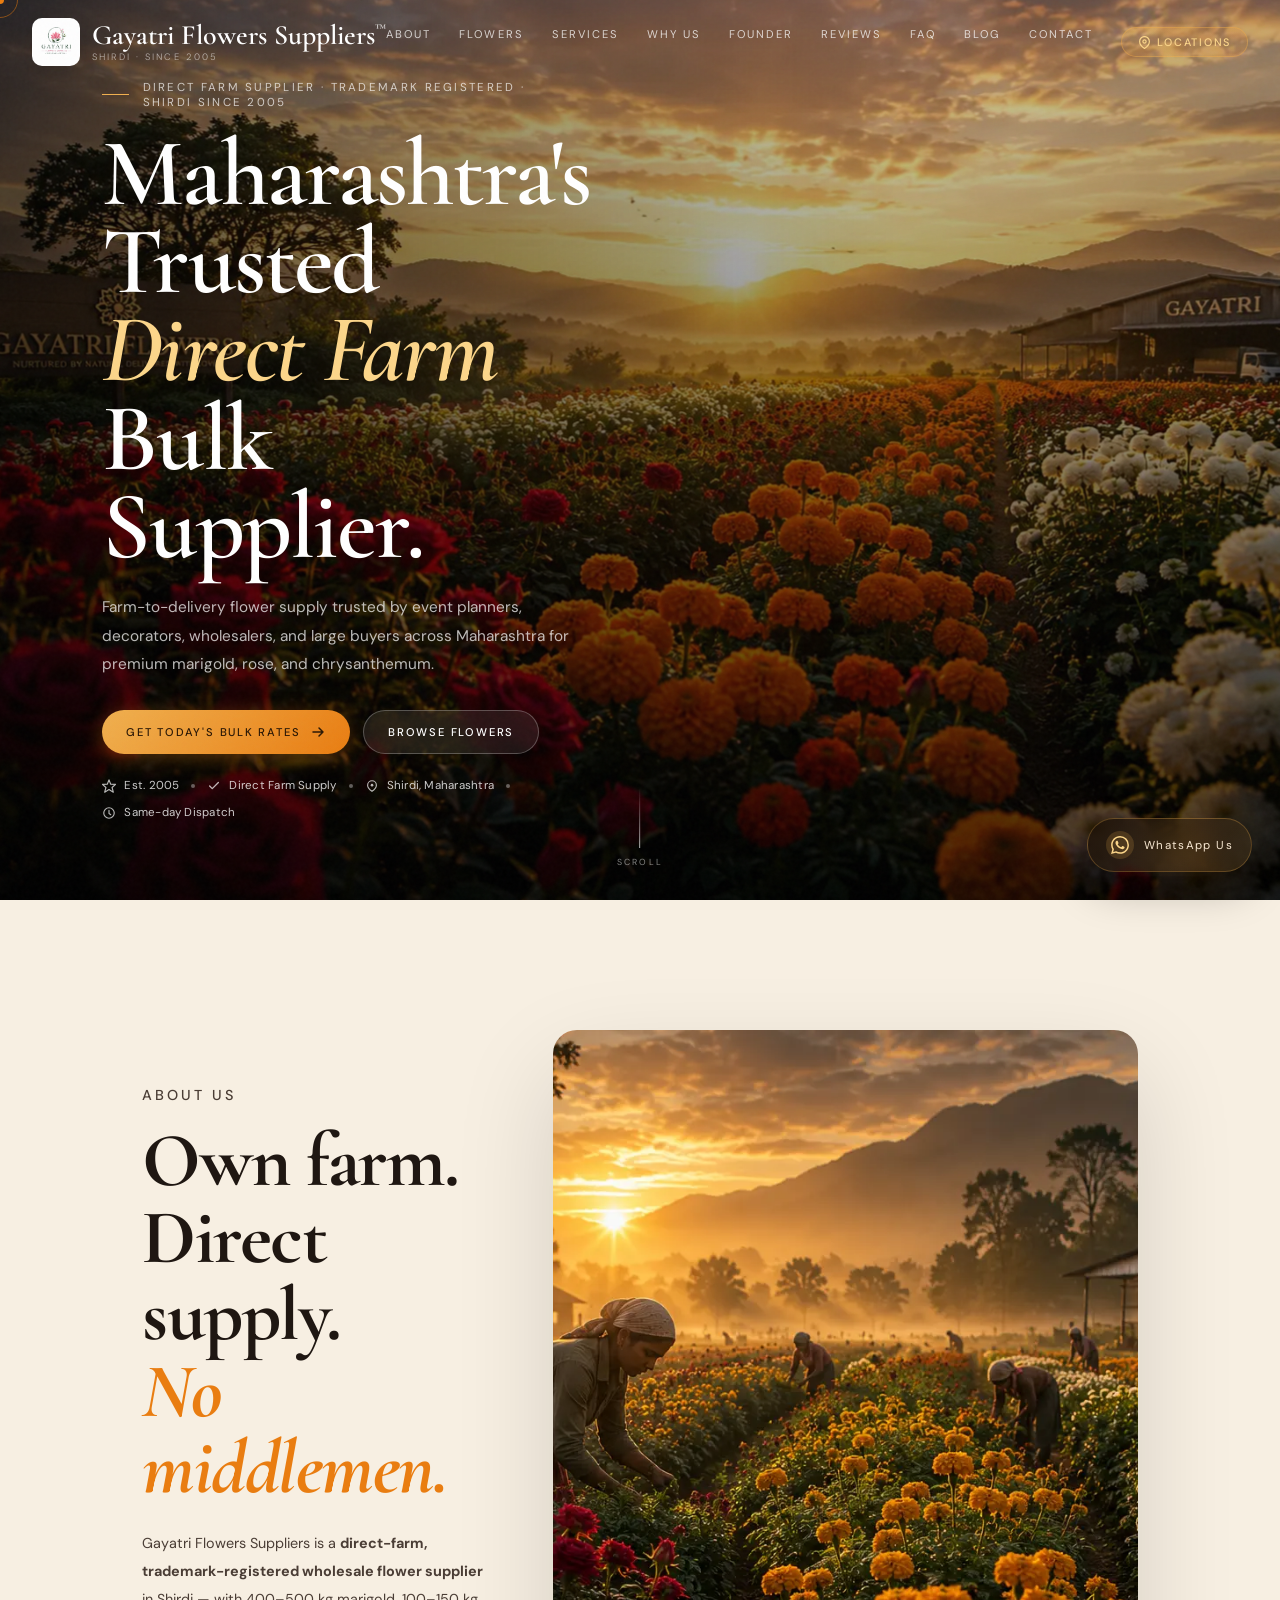
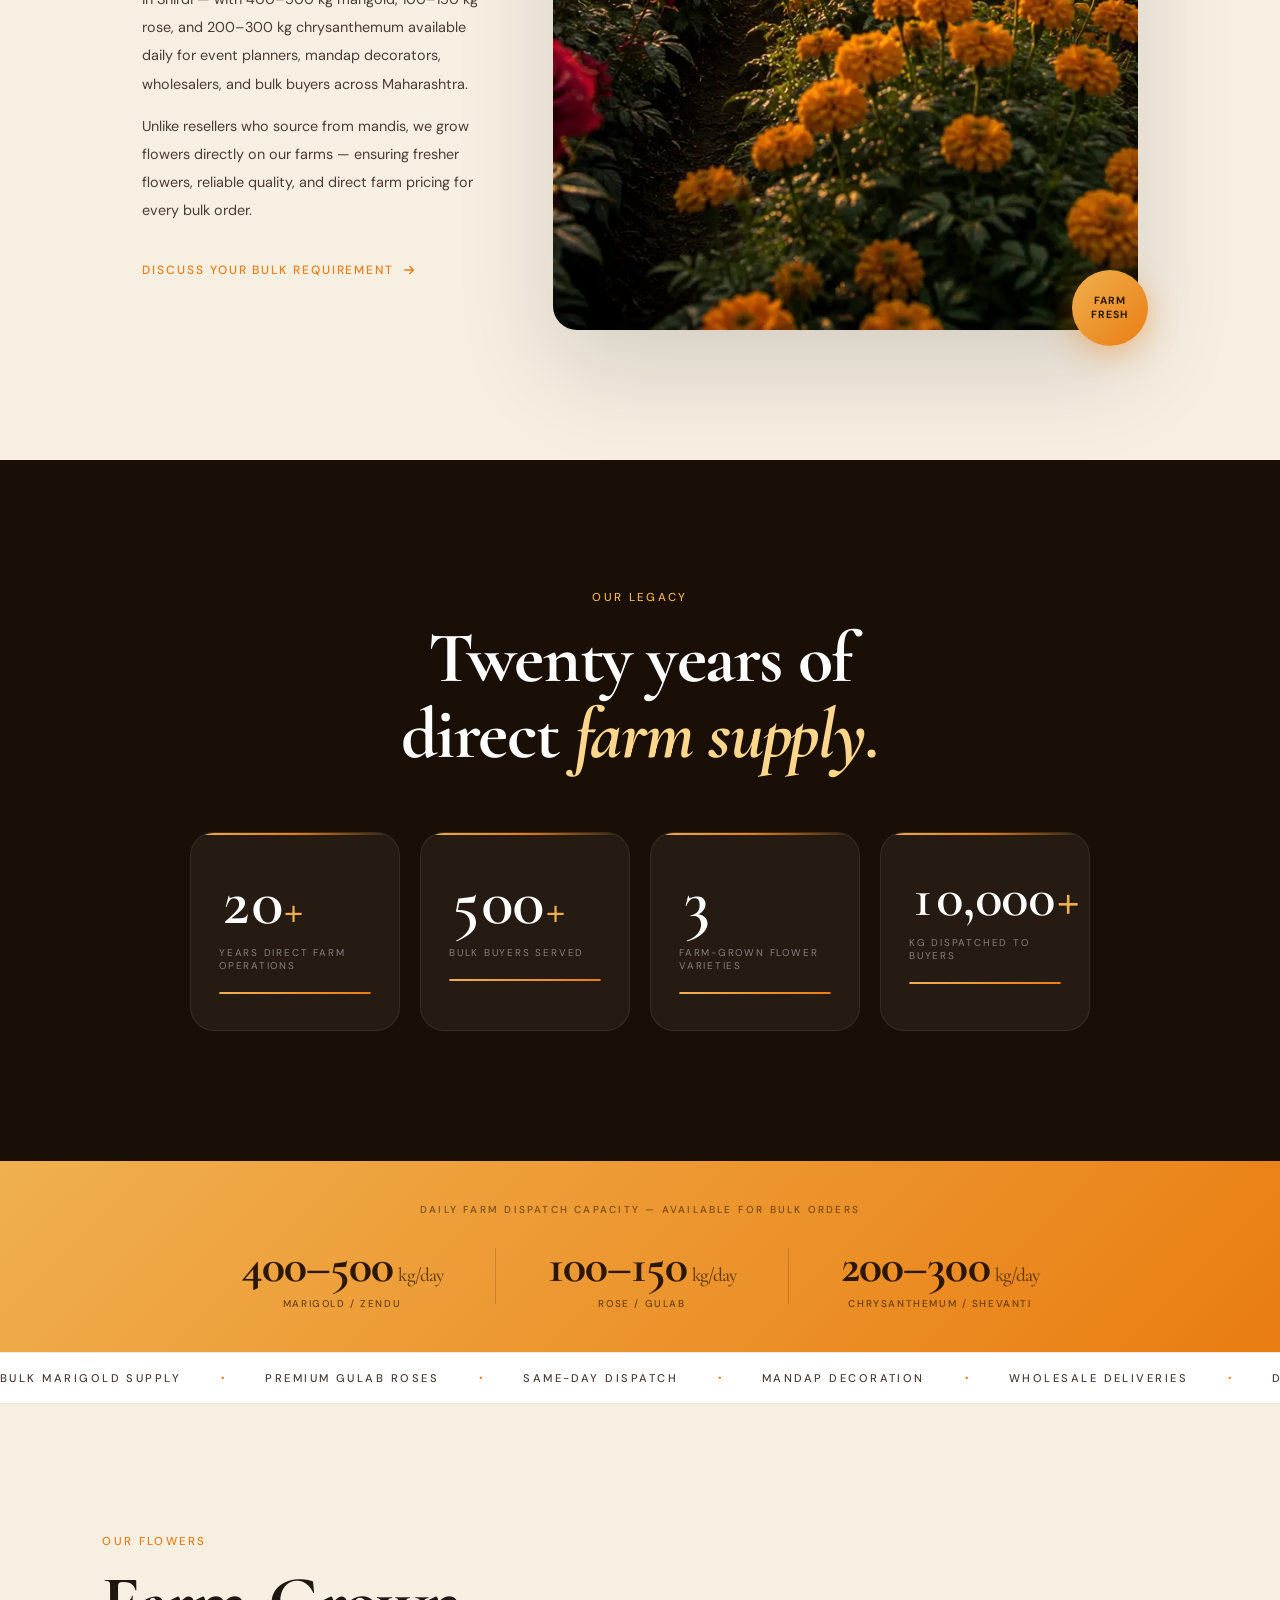
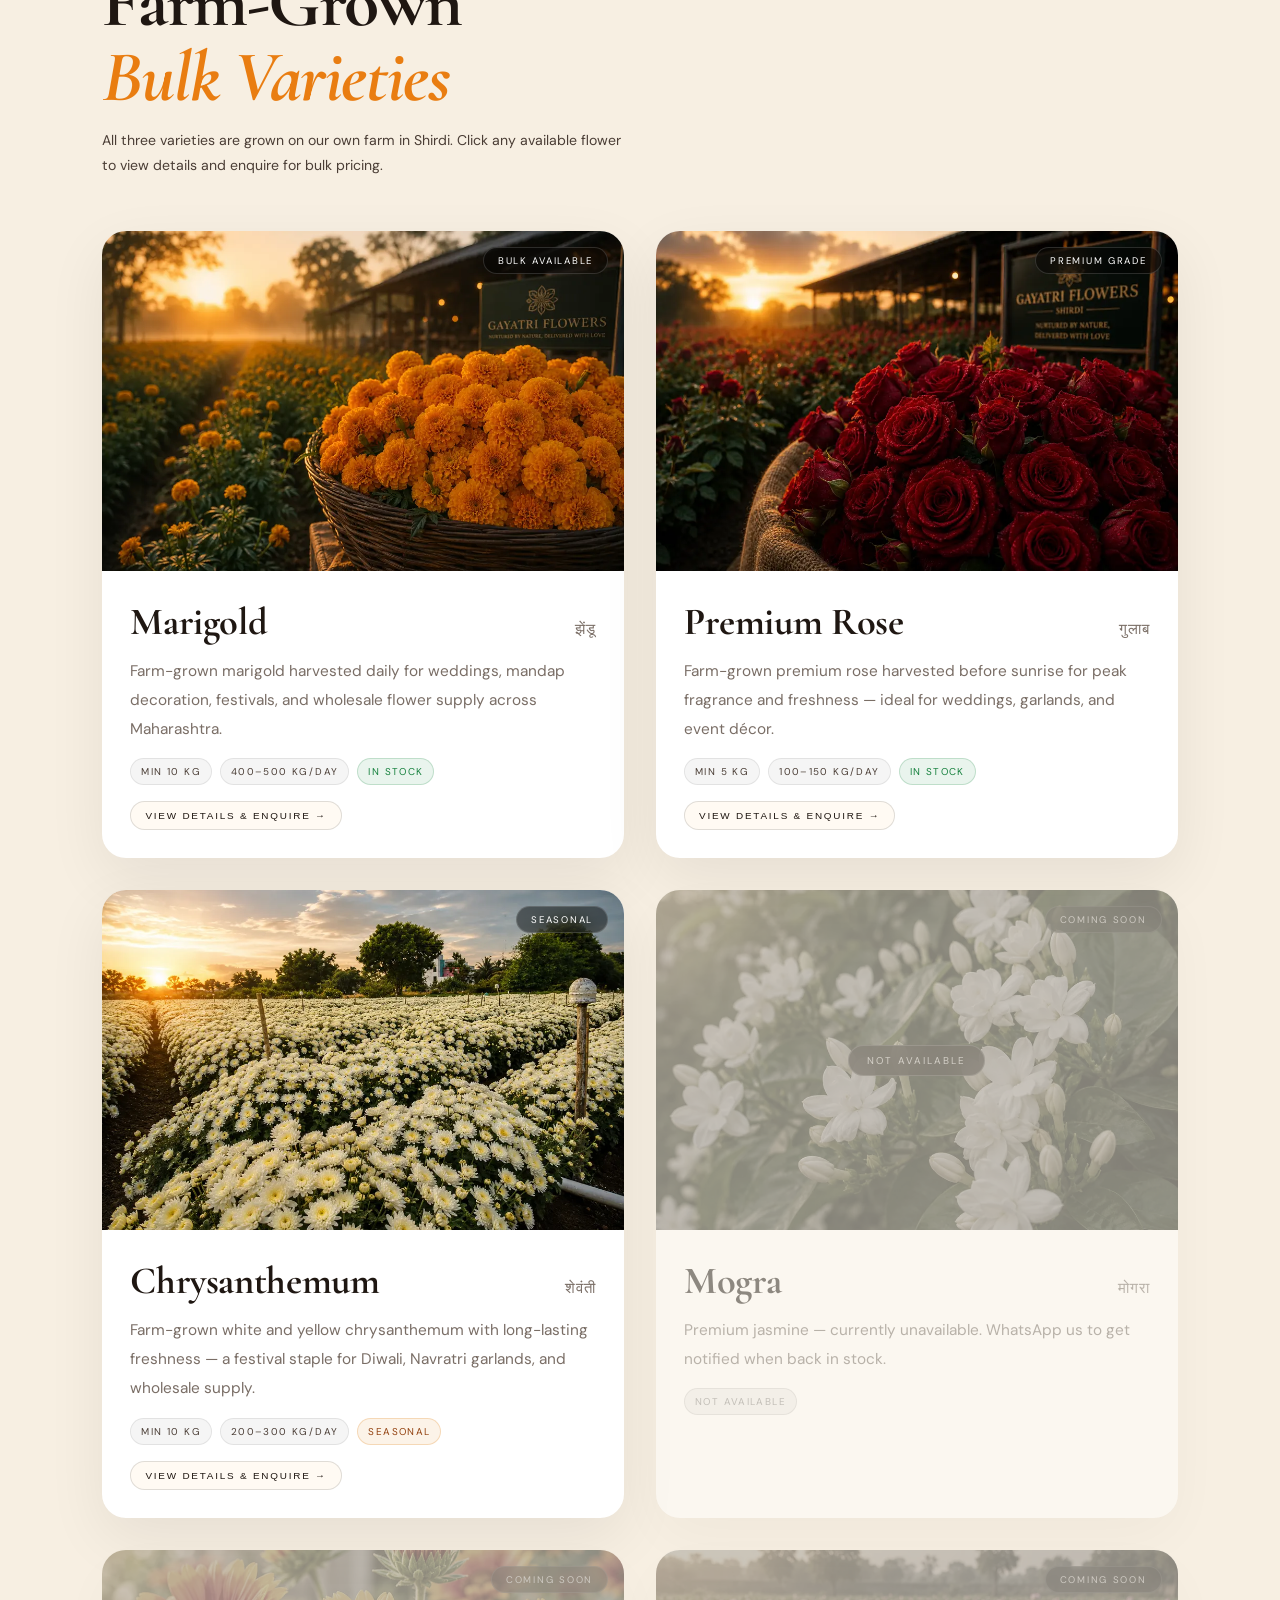
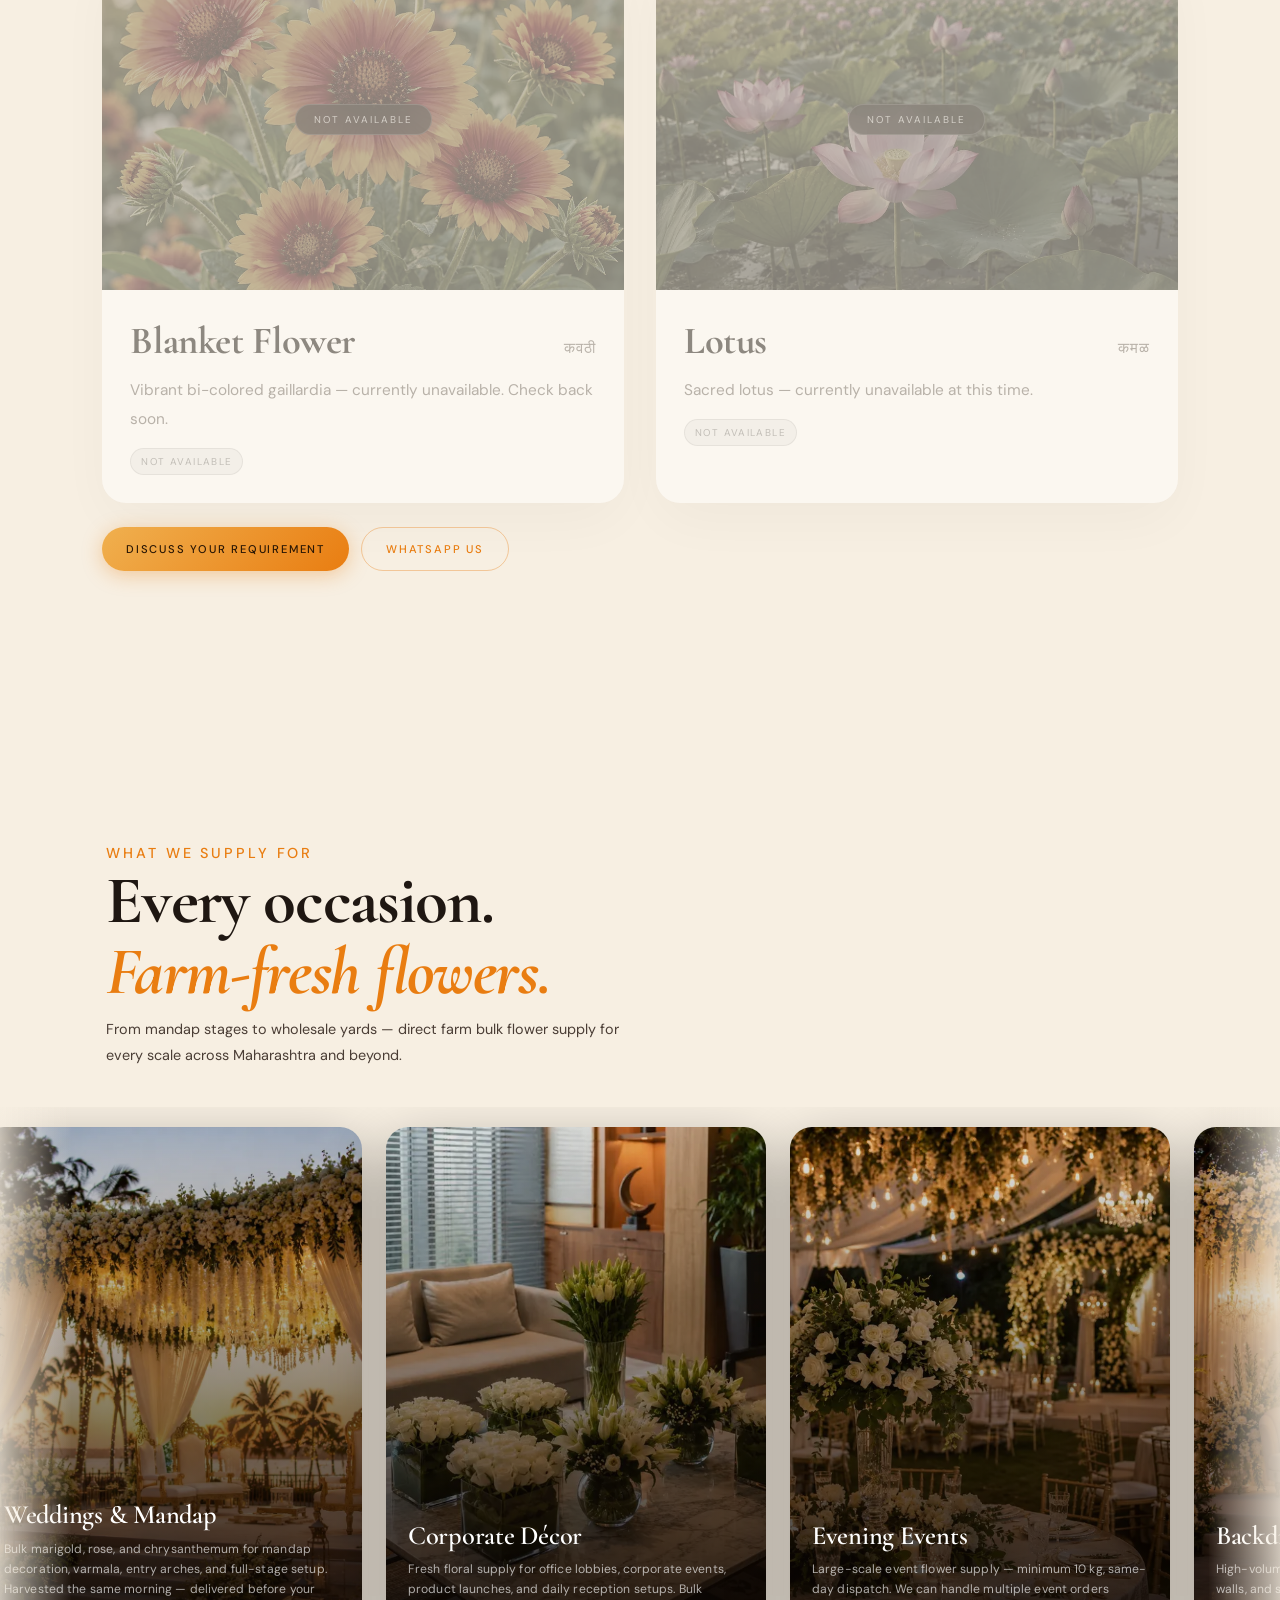
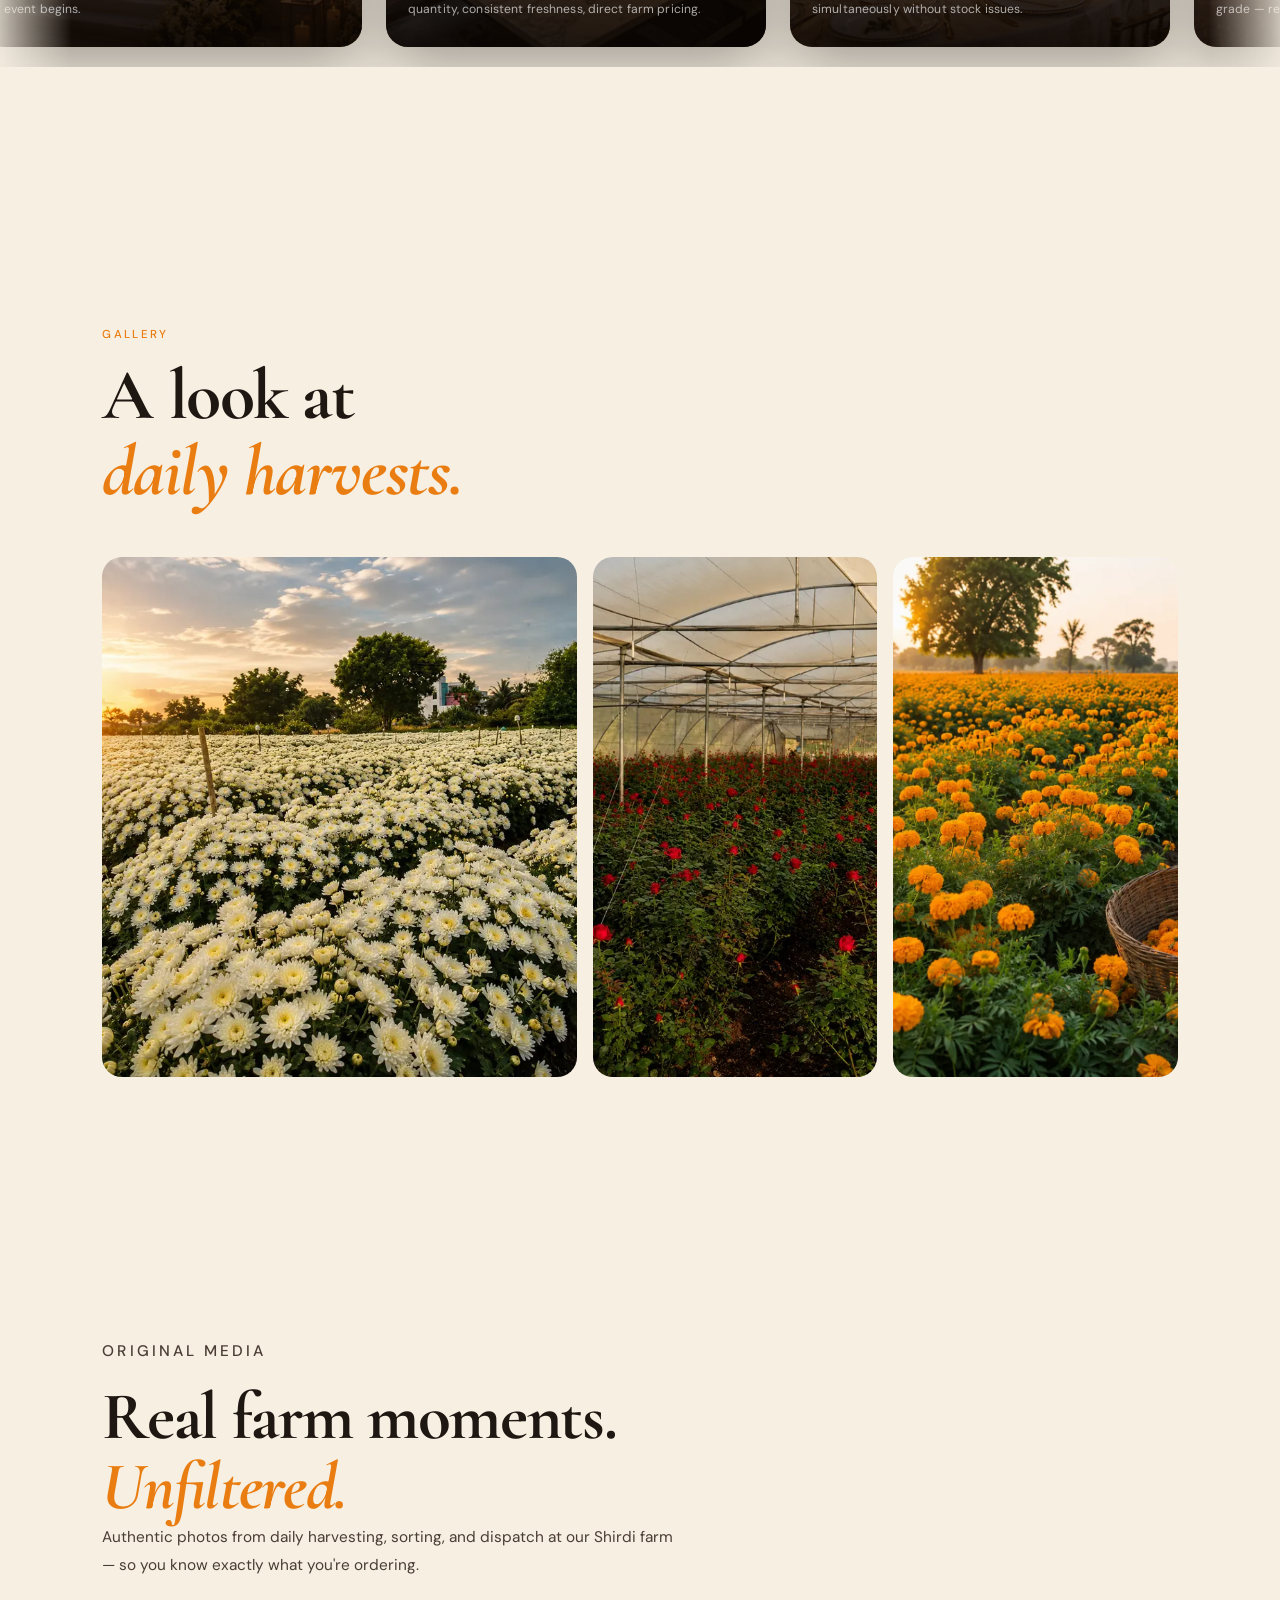
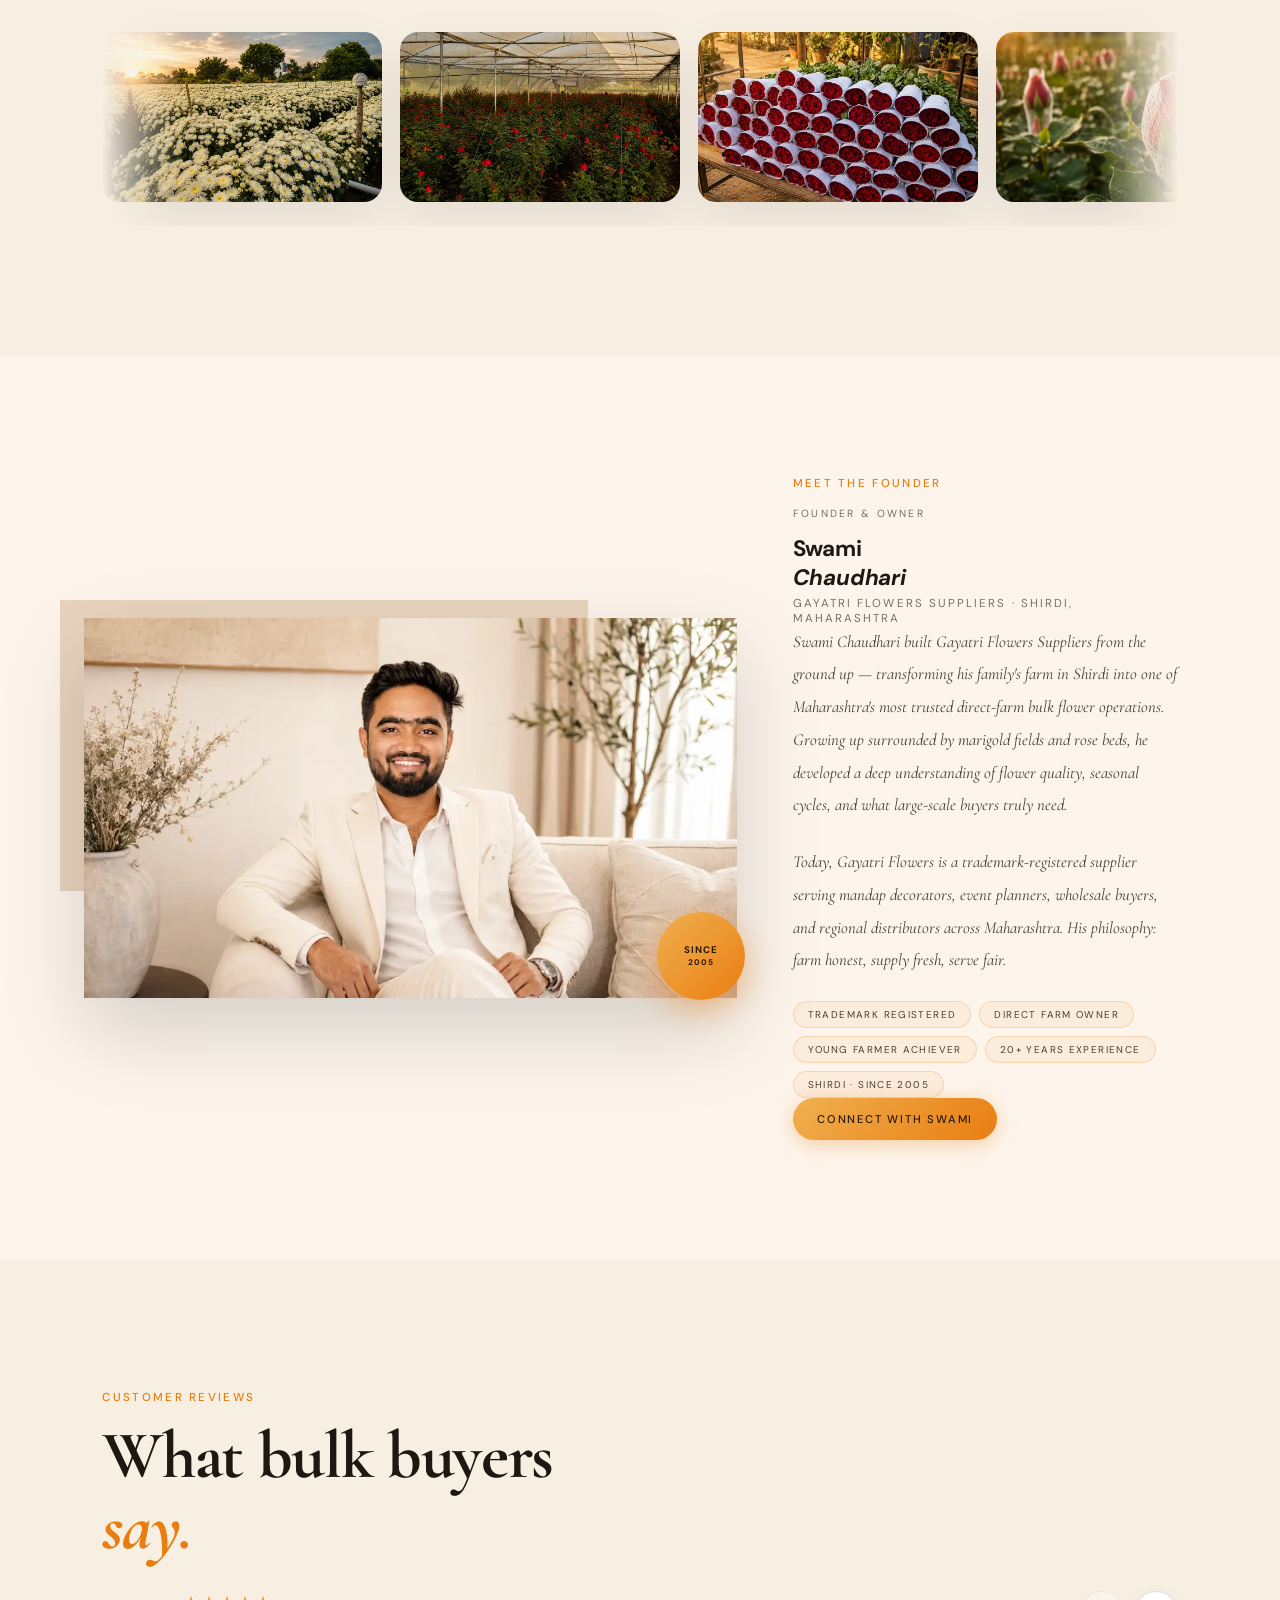
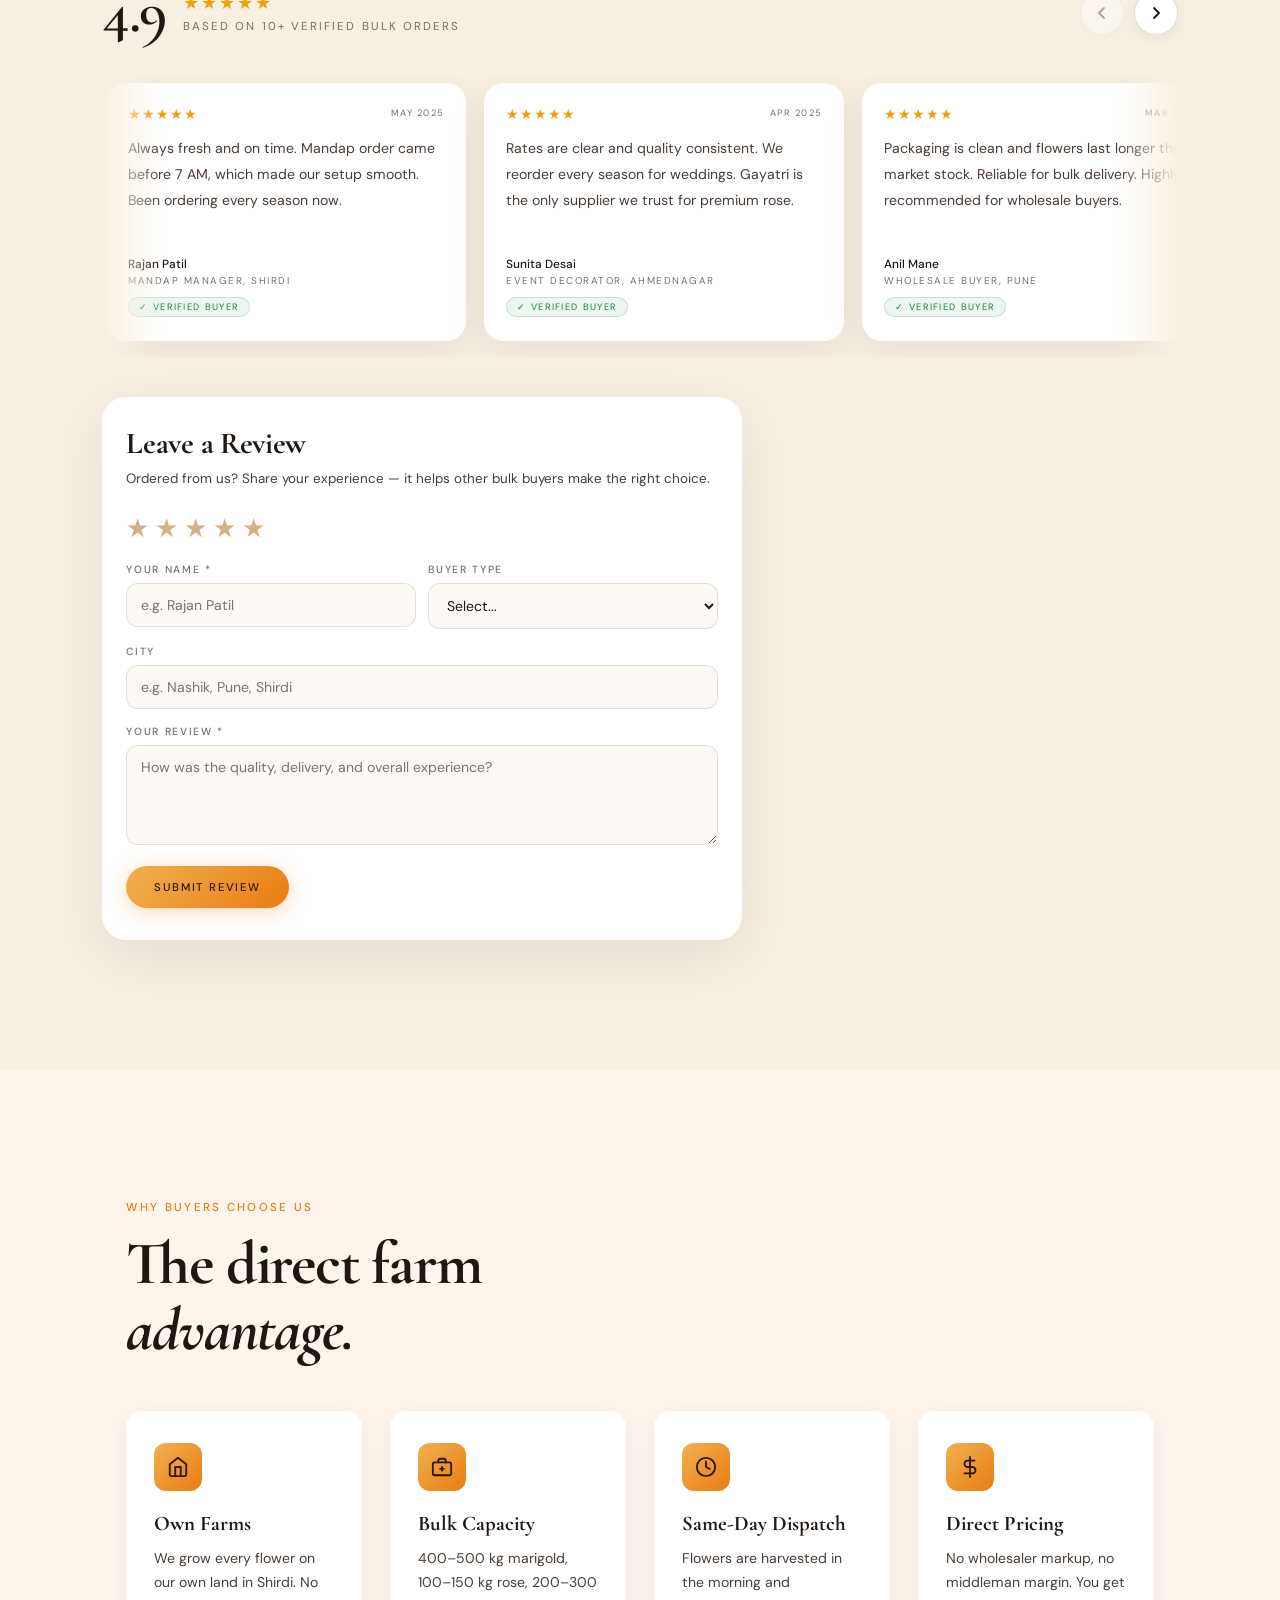
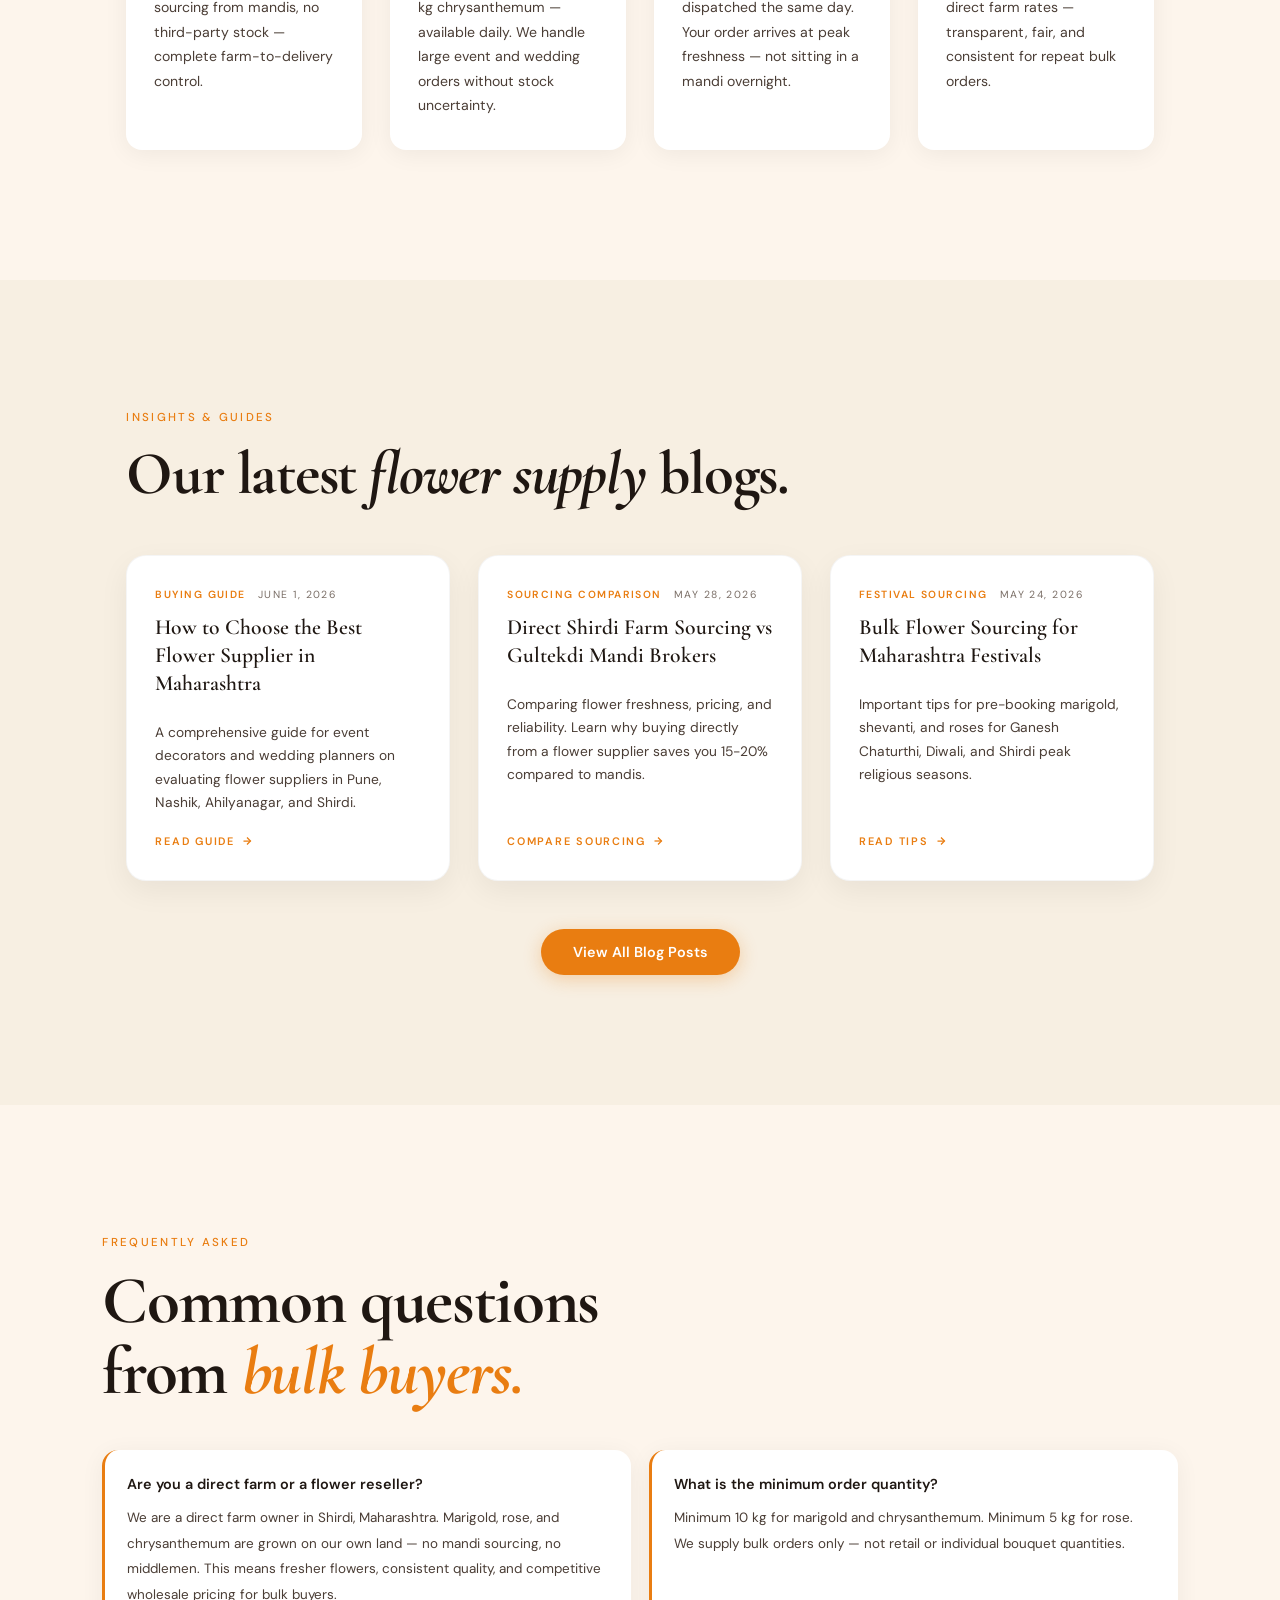
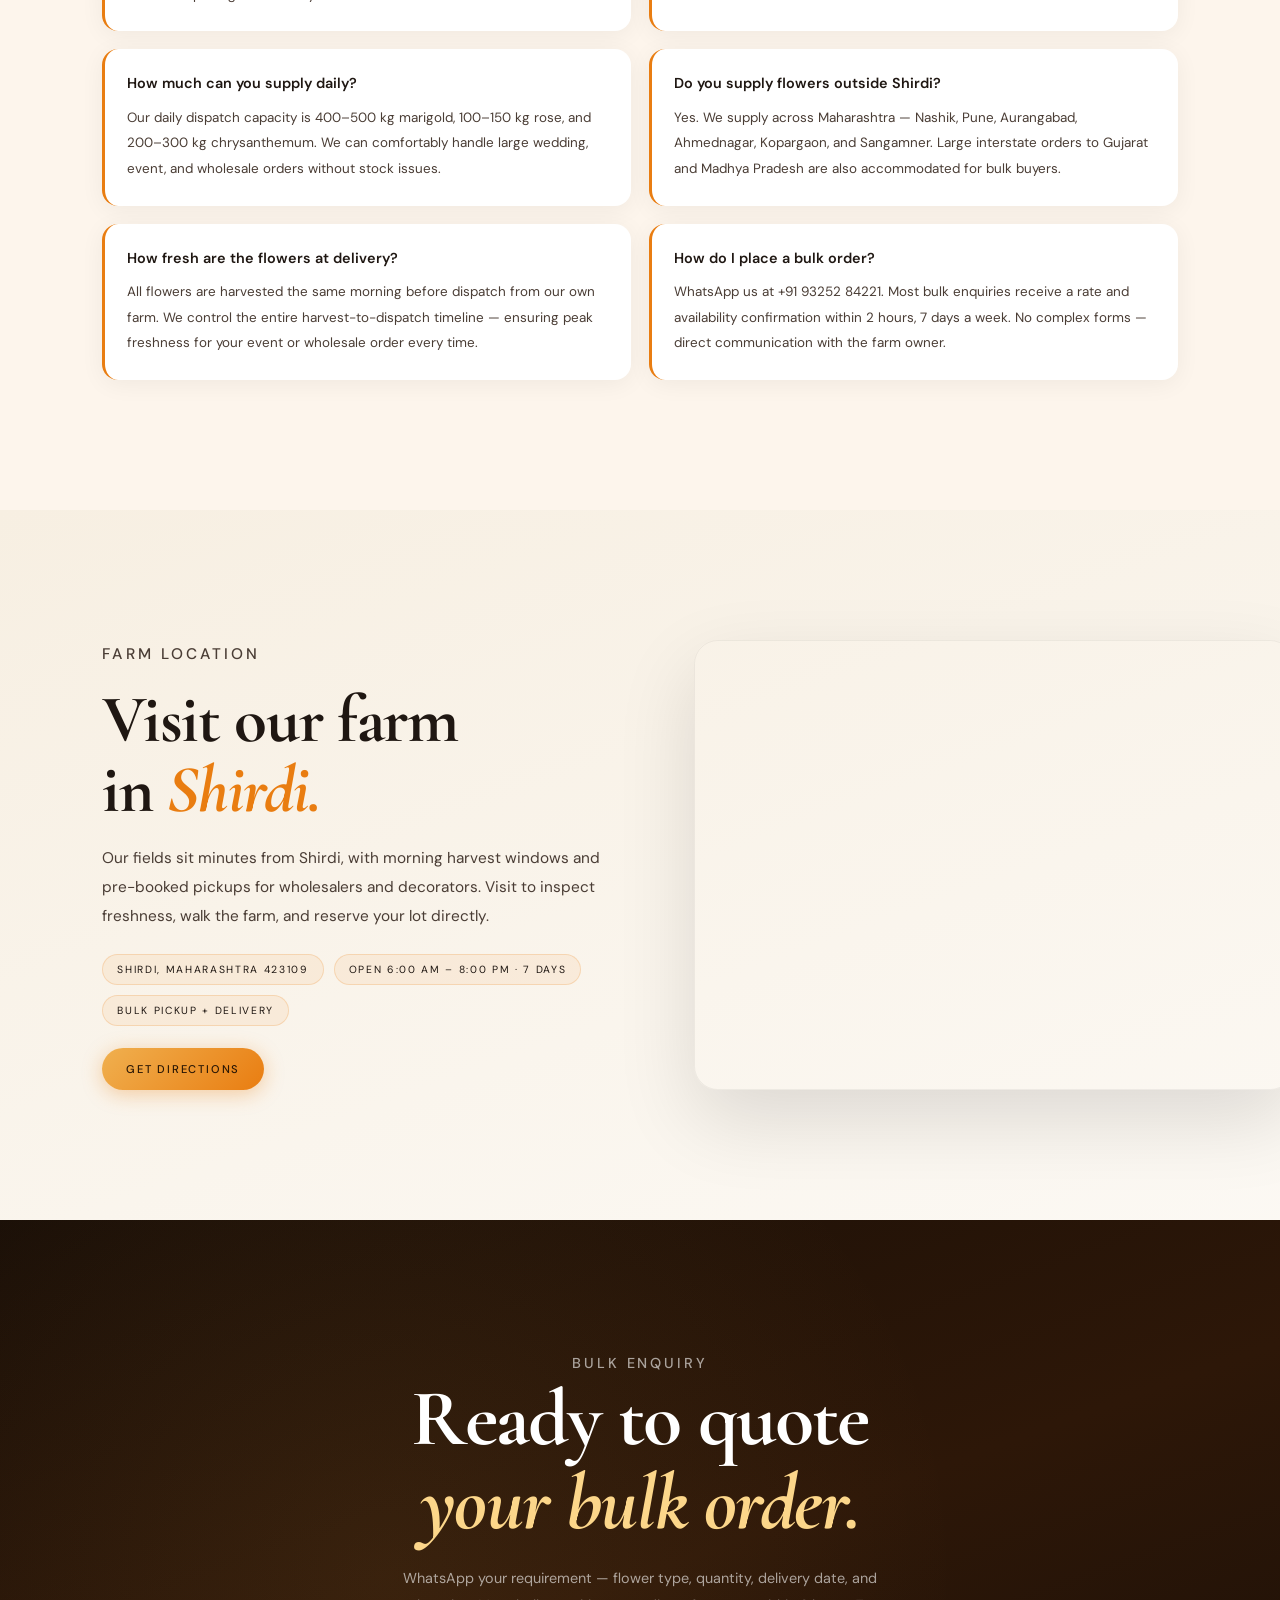
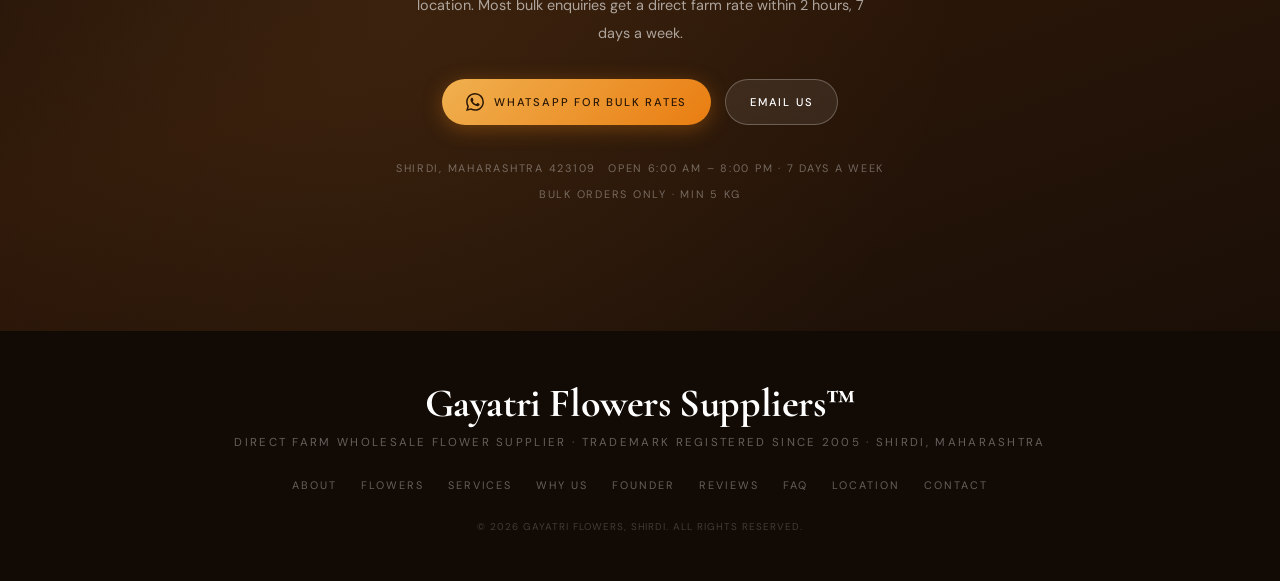
==== index.html @ d7c9dd19 "blogs added" ====
<!DOCTYPE html>
<html lang="en">
<head>
  <meta name="google-site-verification" content="JE3dsGk1FQDg5oPc0O2wQTQNhy29ziyK3sGVmU1INNA" />
  <meta charset="UTF-8" />
  <meta name="viewport" content="width=device-width, initial-scale=1.0" />

  <!-- ═══════════════════════════════════════════════
       PRIMARY SEO
       Target: Commercial intent, direct farm, bulk supply
  ═══════════════════════════════════════════════ -->
  <title>Gayatri Flowers Suppliers | Direct Farm Bulk Flower Supplier, Shirdi</title>

  <meta name="description" content="Direct farm wholesale flower supplier in Shirdi since 2005. Premium marigold, rose, and chrysanthemum for weddings, decorators, events, and bulk buyers across Maharashtra." />

<meta name="author" content="Gayatri Flowers Suppliers, Shirdi, Maharashtra" />
  <meta name="robots" content="index, follow, max-image-preview:large, max-snippet:-1, max-video-preview:-1" />
  <link rel="canonical" href="https://www.gayatriflowerssuppliers.in/" />

  <!-- ═══════════════════════════════════════════════
       OPEN GRAPH
  ═══════════════════════════════════════════════ -->
  <meta property="og:type"        content="website" />
  <meta property="og:url"         content="https://www.gayatriflowerssuppliers.in/" />
  <meta property="og:title"       content="Gayatri Flowers Suppliers — Direct Farm Bulk Flower Supplier, Shirdi Maharashtra" />
  <meta property="og:description" content="Direct farm wholesale flower supplier in Shirdi since 2005. Marigold 400–500 kg/day, rose &amp; chrysanthemum for mandap, events, and wholesale buyers across Maharashtra. No middlemen — direct farm pricing." />
  <meta property="og:image"       content="https://www.gayatriflowerssuppliers.in/assets/og-image.jpg" />
  <meta property="og:image:width"  content="1200" />
  <meta property="og:image:height" content="630" />
  <meta property="og:image:alt"   content="Gayatri Flowers Suppliers — Direct Farm Bulk Flower Supplier, Shirdi" />
  <meta property="og:locale"      content="en_IN" />
  <meta property="og:site_name"   content="Gayatri Flowers Suppliers" />

  <!-- ═══════════════════════════════════════════════
       TWITTER CARD
  ═══════════════════════════════════════════════ -->
  <meta name="twitter:card"        content="summary_large_image" />
  <meta name="twitter:title"       content="Gayatri Flowers Suppliers — Direct Farm Bulk Flower Supplier, Shirdi" />
  <meta name="twitter:description" content="Direct farm wholesale marigold 400–500 kg/day, rose &amp; chrysanthemum from Shirdi since 2005. Maharashtra's trusted bulk flower supply." />
  <meta name="twitter:image"       content="https://www.gayatriflowerssuppliers.in/assets/og-image.jpg" />

  <!-- ═══════════════════════════════════════════════
       GEO TARGETING
  ═══════════════════════════════════════════════ -->
  <meta name="geo.region"    content="IN-MH" />
  <meta name="geo.placename" content="Shirdi, Ahilyanagar, Maharashtra" />
  <meta name="geo.position"  content="19.7646;74.4765" />
  <meta name="ICBM"          content="19.7646, 74.4765" />

  <!-- ═══════════════════════════════════════════════
       RESOURCE HINTS
  ═══════════════════════════════════════════════ -->
  <link rel="preload" as="image"
    href="assets/hero-bg.webp"
    imagesrcset="assets/hero-mobile.webp 768w, assets/hero-bg.webp 1920w"
    imagesizes="(max-width:768px) 100vw, 100vw"
    fetchpriority="high" />

  <link rel="preconnect" href="https://fonts.googleapis.com" />
  <link rel="preconnect" href="https://fonts.gstatic.com" crossorigin />

  <!-- ═══════════════════════════════════════════════
       FAVICON
  ═══════════════════════════════════════════════ -->
  <link rel="icon"             href="/assets/favicon.ico" sizes="any" />
  <link rel="icon"             href="assets/icon.jpg" type="image/svg+xml" />
  <link rel="apple-touch-icon" href="/assets/apple-touch-icon.png" />

  <!-- ═══════════════════════════════════════════════
       SCHEMA — LocalBusiness (Enhanced)
       Added: telephone, email, foundingDate, priceRange,
              aggregateRating, areaServed, hasOfferCatalog,
              knowsAbout, openingHoursSpecification
  ═══════════════════════════════════════════════ -->
  <script type="application/ld+json">
  {
    "@context": "https://schema.org",
    "@type": "LocalBusiness",
    "name": "Gayatri Flowers Suppliers",
    "alternateName": ["Gayatri Flowers", "Gayatri Phool Supplier", "Gayatri Flowers Shirdi"],
    "image": "https://www.gayatriflowerssuppliers.in/assets/hero-bg.webp",
    "@id": "https://www.gayatriflowerssuppliers.in/",
    "url": "https://www.gayatriflowerssuppliers.in/",
    "telephone": "+919325284221",
    "email": "swamichaudhari252@gmail.com",
    "description": "Direct farm wholesale bulk flower supplier in Shirdi, Maharashtra since 2005. Marigold 400–500 kg daily, rose 100–150 kg daily, chrysanthemum 200–300 kg daily. Supply for events, weddings, mandap decoration, and wholesale buyers. No mandi sourcing — farm-to-delivery direct.",
    "foundingDate": "2005",
    "priceRange": "₹₹",
    "founder": {
      "@type": "Person",
      "name": "Swami Chaudhari"
    },
    "address": {
      "@type": "PostalAddress",
      "streetAddress": "Shirdi",
      "addressLocality": "Shirdi",
      "addressRegion": "Maharashtra",
      "postalCode": "423109",
      "addressCountry": "IN"
    },
    "geo": {
      "@type": "GeoCoordinates",
      "latitude": 19.7646,
      "longitude": 74.4765
    },
    "areaServed": [
      { "@type": "State",  "name": "Maharashtra" },
      { "@type": "City",   "name": "Shirdi" },
      { "@type": "City",   "name": "Nashik" },
      { "@type": "City",   "name": "Ahmednagar" },
      { "@type": "City",   "name": "Aurangabad" },
      { "@type": "City",   "name": "Pune" },
      { "@type": "City",   "name": "Kopargaon" },
      { "@type": "City",   "name": "Sangamner" },
      { "@type": "State",  "name": "Gujarat" },
      { "@type": "State",  "name": "Madhya Pradesh" }
    ],
    "knowsAbout": [
      "Bulk marigold supply",
      "Wholesale flower supply",
      "Event flower decoration",
      "Mandap decoration flowers",
      "Wedding flower supply",
      "Direct farm flower distribution",
      "Zendu phool wholesale Maharashtra"
    ],
    "aggregateRating": {
       "@type": "AggregateRating",
       "ratingValue": "4.9",
       "bestRating": "5",
       "worstRating": "1",
       "ratingCount": "47",
       "reviewCount": "47"
},
    "hasOfferCatalog": {
      "@type": "OfferCatalog",
      "name": "Wholesale Bulk Flowers",
      "itemListElement": [
        {
          "@type": "Offer",
          "itemOffered": {
            "@type": "Product",
            "name": "Bulk Marigold / Zendu Flowers",
            "description": "Wholesale marigold flowers grown on own farm in Shirdi. 400–500 kg daily capacity. Minimum 10 kg order. Year-round supply for events, mandap, and wholesale buyers."
          }
        },
        {
          "@type": "Offer",
          "itemOffered": {
            "@type": "Product",
            "name": "Wholesale Rose / Gulab Flowers",
            "description": "Premium wholesale rose flowers grown on own farm. 100–150 kg daily capacity. Minimum 5 kg order. Peak season November to March."
          }
        },
        {
          "@type": "Offer",
          "itemOffered": {
            "@type": "Product",
            "name": "Bulk Chrysanthemum / Shevanti Flowers",
            "description": "Wholesale chrysanthemum flowers grown on own farm. 200–300 kg daily capacity. Minimum 10 kg order. Season September to February."
          }
        }
      ]
    },
    "openingHoursSpecification": {
      "@type": "OpeningHoursSpecification",
      "dayOfWeek": ["Monday","Tuesday","Wednesday","Thursday","Friday","Saturday","Sunday"],
      "opens": "06:00",
      "closes": "20:00"
    }
  }
  </script>

  <!-- ═══════════════════════════════════════════════
       SCHEMA — FAQPage
       Targets: Google featured snippets, People Also Ask
  ═══════════════════════════════════════════════ -->
  <script type="application/ld+json">
  {
    "@context": "https://schema.org",
    "@type": "FAQPage",
    "mainEntity": [
      {
        "@type": "Question",
        "name": "Are you a direct farm or a flower reseller?",
        "acceptedAnswer": {
          "@type": "Answer",
          "text": "Gayatri Flowers Suppliers is a direct farm owner in Shirdi, Maharashtra. We grow marigold, rose, and chrysanthemum on our own farms — no mandi sourcing, no middlemen. This means fresher flowers, consistent quality, and competitive wholesale pricing for bulk buyers."
        }
      },
      {
        "@type": "Question",
        "name": "What is the minimum order quantity for bulk flowers?",
        "acceptedAnswer": {
          "@type": "Answer",
          "text": "Minimum order is 10 kg for marigold and chrysanthemum, and 5 kg for rose. We supply only bulk orders — not retail or bouquet quantities."
        }
      },
      {
        "@type": "Question",
        "name": "How much can you supply daily?",
        "acceptedAnswer": {
          "@type": "Answer",
          "text": "Our daily dispatch capacity is 400–500 kg marigold, 100–150 kg rose, and 200–300 kg chrysanthemum. We can comfortably handle large event, wedding, and wholesale orders without stock issues."
        }
      },
      {
        "@type": "Question",
        "name": "Do you supply flowers outside Shirdi?",
        "acceptedAnswer": {
          "@type": "Answer",
          "text": "Yes. We supply bulk flowers across Maharashtra including Nashik, Pune, Aurangabad, Ahmednagar, Kopargaon, and Sangamner. Large interstate orders to Gujarat and Madhya Pradesh are also accommodated for bulk buyers."
        }
      },
      {
        "@type": "Question",
        "name": "How fresh are the flowers at delivery?",
        "acceptedAnswer": {
          "@type": "Answer",
          "text": "All flowers are harvested the same morning before dispatch from our own farm. We control the entire harvest-to-dispatch timeline — ensuring peak freshness for your event or wholesale order every time."
        }
      },
      {
        "@type": "Question",
        "name": "How do I place a bulk flower order?",
        "acceptedAnswer": {
          "@type": "Answer",
          "text": "WhatsApp us at +91 93252 84221. Most bulk enquiries receive a rate and availability confirmation within 2 hours, 7 days a week. No complex ordering system — direct communication with the farm owner."
        }
      }
    ]
  }
  </script>

  <!-- ═══════════════════════════════════════════════
       FONTS
  ═══════════════════════════════════════════════ -->
  <link rel="preload" as="style" href="https://fonts.googleapis.com/css2?family=Cormorant+Garamond:ital,wght@0,400;0,500;0,600;0,700;1,400;1,600&family=DM+Sans:ital,wght@0,300;0,400;0,500;0,600;1,400&display=swap" />
  <link rel="stylesheet" href="https://fonts.googleapis.com/css2?family=Cormorant+Garamond:ital,wght@0,400;0,500;0,600;0,700;1,400;1,600&family=DM+Sans:ital,wght@0,300;0,400;0,500;0,600;1,400&display=swap" media="print" onload="this.media='all'" />
  <noscript>
    <link rel="stylesheet" href="https://fonts.googleapis.com/css2?family=Cormorant+Garamond:ital,wght@0,400;0,500;0,600;0,700;1,400;1,600&family=DM+Sans:ital,wght@0,300;0,400;0,500;0,600;1,400&display=swap" />
  </noscript>

  <link rel="stylesheet" href="style.css" />

  <style>
    /* ── UNAVAILABLE CARD ──────────────────────────── */
    .flower-card.unavailable { opacity:.48; pointer-events:none; filter:grayscale(.55); }
    .flower-card.unavailable .flower-view-btn { display:none; }
    .fmeta.avail-unavailable { background:rgba(100,100,100,.1); border-color:rgba(100,100,100,.2); color:#888; }
    .unavail-overlay {
      position:absolute; inset:0;
      background:rgba(15,10,5,.38);
      display:flex; align-items:center; justify-content:center;
      z-index:2;
    }
    .unavail-badge {
      background:rgba(20,13,5,.78); backdrop-filter:blur(10px);
      border:1px solid rgba(255,255,255,.15);
      color:rgba(255,255,255,.65);
      font-size:.62rem; text-transform:uppercase; letter-spacing:.2em;
      padding:8px 18px; border-radius:999px;
    }

    /* ── SERVICES SECTION ──────────────────────────── */
    .services { background:var(--bg); }
    .services-header { text-align:left; margin:0 auto 38px; max-width:1100px; padding:0 4px; }
    .services-header h2 { font-family:var(--font-serif); font-size:clamp(2.4rem,6vw,4.2rem); color:var(--text); line-height:1.05; letter-spacing:-.02em; }
    .services-header h2 em { font-style:italic; color:var(--orange); }
    .services-header .section-tag { color:var(--orange); }
    .services-header p { color:var(--text-soft); font-size:.9rem; line-height:1.8; max-width:52ch; margin:.6rem 0 0; }

    /* ── FOUNDER SECTION ──────────────────────────── */
    .founder { background:#fdf5ec; position:relative; overflow:hidden; }
    .founder.section { padding:72px 24px; }
    .founder-inner { display:grid; grid-template-columns:1fr; gap:40px; align-items:center; max-width:1160px; margin:0 auto; }
    @media(min-width:780px){ .founder-inner { grid-template-columns:1.4fr 1fr; gap:0; } }
    .founder-photo-wrap { position:relative; padding:18px 0 18px 24px; }
    @media(max-width:779px){ .founder-photo-wrap { padding:14px 16px 24px 16px; } }
    .founder-photo-wrap::before {
      content:''; position:absolute; top:0; left:0;
      width:78%; height:70%;
      background:#e8d4be;
      border-radius:0 0 32px 0; z-index:0;
    }
    .founder-photo {
      position:relative; z-index:1; width:100%;
      height:clamp(260px,30vw,380px);
      object-fit:cover; object-position:center top;
      border-radius:0; display:block;
      box-shadow:0 32px 80px rgba(0,0,0,.16);
    }
    .founder-photo-placeholder {
      position:relative; z-index:1; width:100%;
      height:clamp(260px,30vw,380px);
      background:linear-gradient(160deg,#e8d0b4,#d4b892);
      display:flex; flex-direction:column; align-items:center; justify-content:center; gap:14px;
    }
    .founder-photo-placeholder svg { opacity:.3; }
    .founder-photo-placeholder span { font-size:.65rem; text-transform:uppercase; letter-spacing:.18em; color:rgba(80,50,20,.5); text-align:center; padding:0 24px; line-height:1.8; }
    .founder-year-badge {
      position:absolute; bottom:16px; right:-8px; z-index:2;
      background:linear-gradient(135deg,var(--gold),var(--orange));
      color:#2a1705; border-radius:50%; width:88px; height:88px;
      display:flex; flex-direction:column; align-items:center; justify-content:center;
      font-size:.6rem; font-weight:700; text-transform:uppercase; letter-spacing:.1em; line-height:1.5;
      box-shadow:0 10px 32px rgba(233,125,17,.45);
      animation:floatBadge 3.2s ease-in-out infinite;
    }
    .founder-text { padding:48px 40px 48px 56px; background:#fdf5ec; }
    @media(max-width:779px){ .founder-text { padding:0 20px 24px; } }
    .founder-label { font-size:.65rem; text-transform:uppercase; letter-spacing:.22em; color:var(--muted); margin-bottom:14px; display:block; }
    .founder-headline { font-family:var(--font-serif); font-style:italic; font-size:clamp(2rem,4.5vw,3.2rem); line-height:1.15; letter-spacing:-.01em; color:var(--text-soft); margin-bottom:28px; }
    .founder-headline strong { font-style:normal; font-weight:700; color:var(--text); }
    .founder-bio { font-family:var(--font-serif); font-style:italic; font-size:1.05rem; line-height:1.95; color:var(--text-soft); margin-bottom:24px; }
    .founder-sig { margin-top:8px; }
    .founder-name { font-family:var(--font-sans); font-size:1.4rem; font-weight:700; color:var(--text); letter-spacing:-.01em; margin-bottom:4px; display:block; }
    .founder-title { font-size:.72rem; letter-spacing:.18em; text-transform:uppercase; color:var(--muted); display:block; }
    .founder-tags { display:flex; flex-wrap:wrap; gap:8px; margin-top:24px; }
    .founder-tag { padding:6px 14px; border-radius:999px; border:1px solid rgba(233,125,17,.22); background:rgba(233,125,17,.07); font-size:.62rem; text-transform:uppercase; letter-spacing:.14em; color:var(--text-soft); }
    .founder-stat-row { display:none; }

    /* ── REVIEWS SECTION ──────────────────────────── */
    .reviews { background:var(--bg); }
    .reviews-header { margin-bottom:12px; }
    .reviews-header h2 { font-family:var(--font-serif); font-size:clamp(2.4rem,6vw,4.2rem); line-height:1.05; letter-spacing:-.02em; }
    .reviews-header h2 em { font-style:italic; color:var(--orange); }
    .reviews-top-row { display:flex; align-items:center; justify-content:space-between; flex-wrap:wrap; gap:16px; margin:20px 0 32px; }
    .reviews-summary { display:flex; align-items:center; gap:18px; }
    .reviews-avg { font-family:var(--font-serif); font-size:3.8rem; font-weight:600; color:var(--text); line-height:1; letter-spacing:-.03em; }
    .reviews-stars-row { color:#f59e0b; font-size:1.15rem; letter-spacing:2px; }
    .reviews-count { font-size:.72rem; text-transform:uppercase; letter-spacing:.18em; color:var(--muted); margin-top:4px; }
    .reviews-arrows { display:flex; gap:10px; flex-shrink:0; }
    .reviews-arrow {
      width:44px; height:44px; border-radius:50%;
      border:1.5px solid rgba(0,0,0,.12); background:white;
      display:flex; align-items:center; justify-content:center;
      cursor:pointer; color:var(--text);
      transition:background .2s, border-color .2s, transform .2s;
      box-shadow:0 4px 16px rgba(0,0,0,.06); flex-shrink:0;
    }
    .reviews-arrow:hover { background:var(--orange); border-color:var(--orange); color:white; transform:scale(1.07); }
    .reviews-arrow:disabled { opacity:.35; pointer-events:none; }
    .reviews-carousel-wrap { position:relative; overflow:hidden; margin-bottom:40px; }
    .reviews-carousel-wrap::before,
    .reviews-carousel-wrap::after { content:''; position:absolute; top:0; width:60px; height:100%; pointer-events:none; z-index:2; }
    .reviews-carousel-wrap::before { left:0; background:linear-gradient(to right, var(--bg), transparent); }
    .reviews-carousel-wrap::after  { right:0; background:linear-gradient(to left,  var(--bg), transparent); }
    .reviews-carousel { display:flex; gap:18px; overflow-x:auto; scroll-behavior:smooth; scrollbar-width:none; -ms-overflow-style:none; padding:8px 4px 16px; }
    .reviews-carousel::-webkit-scrollbar { display:none; }
    .review-card { background:white; border-radius:20px; padding:24px 22px; box-shadow:0 10px 40px rgba(0,0,0,.07); transition:transform .35s cubic-bezier(.16,1,.3,1), box-shadow .35s; min-width:300px; max-width:340px; flex-shrink:0; display:flex; flex-direction:column; }
    @media(min-width:640px){ .review-card { min-width:320px; max-width:360px; } }
    .review-card:hover { transform:translateY(-5px); box-shadow:0 24px 60px rgba(0,0,0,.11); }
    .review-top { display:flex; align-items:flex-start; justify-content:space-between; margin-bottom:14px; gap:8px; }
    .review-stars { color:#f59e0b; font-size:.9rem; letter-spacing:1px; line-height:1; }
    .review-date { font-size:.58rem; text-transform:uppercase; letter-spacing:.14em; color:var(--muted); white-space:nowrap; }
    .review-text { font-size:.88rem; line-height:1.85; color:var(--text-soft); margin-bottom:16px; flex:1; }
    .review-author { font-size:.74rem; font-weight:500; color:var(--text); }
    .review-role { font-size:.62rem; text-transform:uppercase; letter-spacing:.15em; color:var(--muted); margin-top:2px; }
    .review-verified { display:inline-flex; align-items:center; gap:4px; font-size:.58rem; text-transform:uppercase; letter-spacing:.14em; color:#15803d; background:rgba(21,128,61,.08); border:1px solid rgba(21,128,61,.18); border-radius:999px; padding:3px 10px; margin-top:10px; }
    .review-form-wrap { background:white; border-radius:24px; padding:28px 24px 32px; box-shadow:0 16px 60px rgba(0,0,0,.08); max-width:640px; }
    .review-form-title { font-family:var(--font-serif); font-size:1.9rem; margin-bottom:6px; letter-spacing:-.01em; }
    .review-form-sub { font-size:.84rem; color:var(--text-soft); margin-bottom:22px; line-height:1.7; }
    .star-picker { display:flex; gap:6px; margin-bottom:18px; }
    .star-picker span { font-size:1.6rem; cursor:pointer; color:#d1b08a; transition:color .15s, transform .15s; user-select:none; }
    .star-picker span.active,
    .star-picker span.hover { color:#f59e0b; transform:scale(1.2); }
    .rform-group { margin-bottom:16px; }
    .rform-group label { display:block; font-size:.65rem; text-transform:uppercase; letter-spacing:.16em; color:var(--muted); margin-bottom:7px; font-weight:500; }
    .rform-row { display:grid; grid-template-columns:1fr 1fr; gap:12px; }
    @media(max-width:500px){ .rform-row { grid-template-columns:1fr; } }
    .rform-group input,
    .rform-group select,
    .rform-group textarea { width:100%; padding:12px 14px; border:1.5px solid rgba(0,0,0,.1); border-radius:12px; font-family:var(--font-sans); font-size:.88rem; background:#fdf9f4; color:var(--text); transition:border-color .2s; outline:none; }
    .rform-group input:focus,
    .rform-group select:focus,
    .rform-group textarea:focus { border-color:var(--orange); }
    .rform-group textarea { resize:vertical; min-height:100px; }
    .rform-submit { background:linear-gradient(135deg,var(--gold),var(--orange)); color:#2a1705; border:none; padding:14px 28px; border-radius:999px; font-family:var(--font-sans); font-size:.7rem; text-transform:uppercase; letter-spacing:.16em; font-weight:500; cursor:pointer; transition:transform .3s, box-shadow .3s; box-shadow:0 4px 20px rgba(233,125,17,.3); }
    .rform-submit:hover { transform:translateY(-2px); box-shadow:0 8px 30px rgba(233,125,17,.45); }
    .rform-success { display:none; text-align:center; padding:24px; font-family:var(--font-serif); font-size:1.5rem; color:var(--text); }
    .rform-success em { color:var(--orange); }

    /* ── CAPACITY STRIP ──────────────────────────── */
    .capacity-strip {
      background:linear-gradient(135deg, var(--gold), var(--orange));
      padding:42px 24px;
    }
    .capacity-inner {
      max-width:1100px; margin:0 auto; text-align:center;
    }
    .capacity-label {
      font-size:.63rem; text-transform:uppercase; letter-spacing:.22em;
      color:rgba(42,23,5,.6); margin-bottom:26px; font-weight:500; display:block;
    }
    .capacity-grid {
      display:flex; align-items:center; justify-content:center; flex-wrap:wrap; gap:0;
    }
    .capacity-item {
      display:flex; flex-direction:column; align-items:center;
      padding:0 52px; gap:7px;
    }
    @media(max-width:640px){ .capacity-item { padding:14px 28px; } }
    .capacity-number {
      font-family:var(--font-serif);
      font-size:clamp(2rem,4vw,3rem);
      font-weight:700; color:#2a1705;
      line-height:1; letter-spacing:-.02em;
    }
    .capacity-number small {
      font-size:.4em; margin-left:5px; opacity:.7; font-weight:500;
    }
    .capacity-name {
      font-size:.62rem; text-transform:uppercase;
      letter-spacing:.16em; color:rgba(42,23,5,.68); font-weight:500;
    }
    .capacity-divider {
      width:1px; height:56px; background:rgba(42,23,5,.18); flex-shrink:0;
    }
    @media(max-width:640px){ .capacity-divider { display:none; } }

    /* ── FAQ SECTION ──────────────────────────── */
    .faq { background:#fdf5ec; }
    .faq-inner { max-width:1100px; margin:0 auto; }
    .faq-header { margin-bottom:42px; }
    .faq-header h2 { font-family:var(--font-serif); font-size:clamp(2.4rem,6vw,4.2rem); line-height:1.05; letter-spacing:-.02em; }
    .faq-header h2 em { font-style:italic; color:var(--orange); }
    .faq-grid { display:grid; grid-template-columns:1fr 1fr; gap:18px; }
    @media(max-width:720px){ .faq-grid { grid-template-columns:1fr; } }
    .faq-item {
      background:white; border-radius:16px; padding:24px 22px;
      box-shadow:0 4px 24px rgba(0,0,0,.055);
      border-left:3px solid var(--orange);
    }
    .faq-q { font-family:var(--font-sans); font-size:.9rem; font-weight:600; color:var(--text); margin-bottom:10px; line-height:1.5; }
    .faq-a { font-size:.84rem; color:var(--text-soft); line-height:1.9; }

    /* ── FLOWERS SUBHEAD ──────────────────────────── */
    .flowers-subhead { color:var(--text-soft); font-size:.88rem; line-height:1.8; margin-top:12px; max-width:52ch; }

    /* ── AVAIL COLORS ──────────────────────────── */
    .fmeta.avail-green  { background:rgba(21,128,61,.09); border-color:rgba(21,128,61,.2); color:#15803d; }
    .fmeta.avail-amber  { background:rgba(217,119,6,.09); border-color:rgba(217,119,6,.22); color:#92400e; }
  </style>
</head>

<body>

  <a href="#about" class="skip-link">Skip to content</a>
  <div class="grain" aria-hidden="true"></div>
  <div class="cursor" id="cursor" aria-hidden="true"></div>
  <div class="cursor-follower" id="cursorFollower" aria-hidden="true"></div>

  <!-- ═══════════════════════════════════════════════
       NAVBAR
  ═══════════════════════════════════════════════ -->
  <header class="navbar" role="banner">
    <div class="logo">
      <a href="#hero" class="brand" aria-label="Go to top">
        <div class="brand-image" aria-hidden="true">
          <img src="assets/icon.jpg" alt="Gayatri Flowers Suppliers logo" />
        </div>
        <div class="brand-text">
          <span>Gayatri Flowers Suppliers<sup style="font-size:.55em;vertical-align:super;opacity:.7">™</sup></span>
          <small>Shirdi &middot; Since 2005</small>
        </div>
      </a>
    </div>
    <nav role="navigation" aria-label="Main navigation">
      <a href="#about">About</a>
      <a href="#flowers">Flowers</a>
      <a href="#services">Services</a>
      <a href="#why-us">Why Us</a>
      <a href="#founder">Founder</a>
      <a href="#reviews">Reviews</a>
      <a href="#faq">FAQ</a>
      <a href="blogs">Blog</a>
      <a href="#contact">Contact</a>
      <button class="locations-btn" id="locationsBtn" aria-haspopup="true" aria-expanded="false" aria-controls="locationPanel">
        <svg width="13" height="13" viewBox="0 0 24 24" fill="none" stroke="currentColor" stroke-width="2.2" aria-hidden="true"><path d="M21 10c0 7-9 13-9 13s-9-6-9-13a9 9 0 0118 0z"/><circle cx="12" cy="10" r="3"/></svg>
        Locations
      </button>
    </nav>
    <div class="menu-toggle" id="menuToggle" aria-label="Toggle menu" aria-expanded="false">
      <span></span><span></span>
    </div>
  </header>

  <!-- ═══════════════════════════════════════════════
       LOCATION PANEL — slides in from right
       Add new cities here as business expands
  ═══════════════════════════════════════════════ -->
  <div class="location-panel-overlay" id="locOverlay" aria-hidden="true"></div>
  <aside class="location-panel" id="locationPanel" role="dialog" aria-modal="true" aria-label="Our delivery locations">
    <div class="lp-header">
      <div>
        <p class="lp-eyebrow">We Deliver To</p>
        <h2 class="lp-title">Our Locations</h2>
      </div>
      <button class="lp-close" id="lpClose" aria-label="Close locations panel">
        <svg width="18" height="18" viewBox="0 0 24 24" fill="none" stroke="currentColor" stroke-width="2" aria-hidden="true"><line x1="18" y1="6" x2="6" y2="18"/><line x1="6" y1="6" x2="18" y2="18"/></svg>
      </button>
    </div>

    <p class="lp-intro">Bulk flowers dispatched from our Shirdi farm directly to your city — no mandi, no middlemen.</p>

    <div class="lp-cities">

      <a href="nashik" class="lp-city-card">
        <div class="lp-city-icon" aria-hidden="true">🌼</div>
        <div class="lp-city-info">
          <span class="lp-city-name">Nashik</span>
          <span class="lp-city-meta">~90 km · 3–4 hrs delivery</span>
          <span class="lp-city-tags">Zendu · Rose · Shevanti · Mogra</span>
        </div>
        <svg class="lp-arrow" width="16" height="16" viewBox="0 0 24 24" fill="none" stroke="currentColor" stroke-width="2" aria-hidden="true"><line x1="5" y1="12" x2="19" y2="12"/><polyline points="12 5 19 12 12 19"/></svg>
      </a>

      <a href="pune" class="lp-city-card">
        <div class="lp-city-icon" aria-hidden="true">🌹</div>
        <div class="lp-city-info">
          <span class="lp-city-name">Pune</span>
          <span class="lp-city-meta">~200 km · 4–6 hrs delivery</span>
          <span class="lp-city-tags">Zendu · Rose · Shevanti · Mogra</span>
        </div>
        <svg class="lp-arrow" width="16" height="16" viewBox="0 0 24 24" fill="none" stroke="currentColor" stroke-width="2" aria-hidden="true"><line x1="5" y1="12" x2="19" y2="12"/><polyline points="12 5 19 12 12 19"/></svg>
      </a>

      <a href="ahilyanagar" class="lp-city-card">
        <div class="lp-city-icon" aria-hidden="true">🌸</div>
        <div class="lp-city-info">
          <span class="lp-city-name">Ahilyanagar</span>
          <span class="lp-city-meta">~60 km · 1–2 hrs delivery</span>
          <span class="lp-city-tags">Zendu · Rose · Shevanti · Mogra</span>
        </div>
        <svg class="lp-arrow" width="16" height="16" viewBox="0 0 24 24" fill="none" stroke="currentColor" stroke-width="2" aria-hidden="true"><line x1="5" y1="12" x2="19" y2="12"/><polyline points="12 5 19 12 12 19"/></svg>
      </a>

      <!-- ── ADD NEW CITIES BELOW THIS LINE ── -->
      <!-- Copy one lp-city-card block and update href, icon, name, distance, tags -->

    </div>

    <div class="lp-footer">
      <p class="lp-footer-text">Don't see your city?</p>
      <a href="https://wa.me/919325284221?text=Hello%2C%20I%20need%20bulk%20flowers%20delivered%20to%20my%20city.%20Please%20confirm%20if%20you%20deliver%20here." class="lp-wa-btn" target="_blank" rel="noopener">
        <svg width="15" height="15" viewBox="0 0 24 24" fill="currentColor" aria-hidden="true"><path d="M17.472 14.382c-.297-.149-1.758-.867-2.03-.967-.273-.099-.471-.148-.67.15-.197.297-.767.966-.94 1.164-.173.199-.347.223-.644.075-.297-.15-1.255-.463-2.39-1.475-.883-.788-1.48-1.761-1.653-2.059-.173-.297-.018-.458.13-.606.134-.133.298-.347.446-.52.149-.174.198-.298.298-.497.099-.198.05-.371-.025-.52-.075-.149-.669-1.612-.916-2.207-.242-.579-.487-.5-.669-.51-.173-.008-.371-.01-.57-.01-.198 0-.52.074-.792.372-.272.297-1.04 1.016-1.04 2.479 0 1.462 1.065 2.875 1.213 3.074.149.198 2.096 3.2 5.077 4.487.709.306 1.262.489 1.694.625.712.227 1.36.195 1.871.118.571-.085 1.758-.719 2.006-1.413.248-.694.248-1.289.173-1.413-.074-.124-.272-.198-.57-.347m-5.421 7.403h-.004a9.87 9.87 0 01-5.031-1.378l-.361-.214-3.741.982.998-3.648-.235-.374a9.86 9.86 0 01-1.51-5.26c.001-5.45 4.436-9.884 9.888-9.884 2.64 0 5.122 1.03 6.988 2.898a9.825 9.825 0 012.893 6.994c-.003 5.45-4.437 9.884-9.885 9.884m8.413-18.297A11.815 11.815 0 0012.05 0C5.495 0 .16 5.335.157 11.892c0 2.096.547 4.142 1.588 5.945L.057 24l6.305-1.654a11.882 11.882 0 005.683 1.448h.005c6.554 0 11.89-5.335 11.893-11.893a11.821 11.821 0 00-3.48-8.413Z"/></svg>
        WhatsApp Us — We'll Confirm
      </a>
    </div>
  </aside>

  <div class="mobile-nav" id="mobileNav" role="navigation" aria-label="Mobile navigation">
    <a href="#about"    class="mobile-link">About</a>
    <a href="#flowers"  class="mobile-link">Flowers</a>
    <a href="#services" class="mobile-link">Services</a>
    <a href="#why-us"   class="mobile-link">Why Us</a>
    <a href="#founder"  class="mobile-link">Founder</a>
    <a href="#reviews"  class="mobile-link">Reviews</a>
    <a href="#faq"      class="mobile-link">FAQ</a>
    <a href="#contact"  class="mobile-link">Contact</a>
    <button class="mobile-link" id="mobileLocBtn" style="background:none;border:none;text-align:left;cursor:pointer;width:100%;display:flex;align-items:center;gap:8px;padding:0;font-size:inherit;font-family:inherit;">
      <svg width="13" height="13" viewBox="0 0 24 24" fill="none" stroke="currentColor" stroke-width="2.2" aria-hidden="true"><path d="M21 10c0 7-9 13-9 13s-9-6-9-13a9 9 0 0118 0z"/><circle cx="12" cy="10" r="3"/></svg>
      Locations
    </button>
    <a href="blogs" class="mobile-link">Blog</a>
  </div>

  <!-- ═══════════════════════════════════════════════
       HERO
       H1 now targets: "Direct Farm Bulk Supplier Maharashtra"
       Description: capacity numbers, Blinkit removed from prominence
  ═══════════════════════════════════════════════ -->
  <section id="hero" class="hero" aria-label="Hero — Direct farm bulk flower supplier Shirdi Maharashtra">
    <div class="hero-overlay" aria-hidden="true"></div>
    <picture>
      <source srcset="assets/hero-mobile.webp" media="(max-width:768px)" />
      <img
        src="assets/hero-bg.webp"
        class="hero-image"
        alt="Marigold fields at Gayatri Flowers Suppliers — direct farm wholesale flower supplier in Shirdi, Maharashtra"
        fetchpriority="high"
        loading="eager"
        width="1920"
        height="1080"
      />
    </picture>

    <div class="hero-content">
      <p class="eyebrow reveal-fade">
        <span class="eyebrow-line"></span>
        Direct Farm Supplier &middot; Trademark Registered &middot; Shirdi Since 2005
      </p>

      <h1 class="reveal-up">
        Maharashtra's<br/>
        Trusted <em>Direct Farm</em><br/>
        Bulk Supplier.
      </h1>

      <p class="hero-description reveal-up delay-1">
        Farm-to-delivery flower supply trusted by event planners, decorators, wholesalers, and large buyers across Maharashtra for premium marigold, rose, and chrysanthemum.
      </p>

      <div class="hero-buttons reveal-up delay-2">
        <a href="#contact" class="primary-btn" aria-label="Get today's bulk flower rates from Gayatri Flowers Suppliers">
          <span>Get Today's Bulk Rates</span>
          <svg width="16" height="16" viewBox="0 0 16 16" fill="none" aria-hidden="true">
            <path d="M3 8h10M9 4l4 4-4 4" stroke="currentColor" stroke-width="1.5" stroke-linecap="round" stroke-linejoin="round"/>
          </svg>
        </a>
        <a href="#flowers" class="secondary-btn">Browse Flowers</a>
      </div>

      <div class="hero-trust reveal-up delay-3" aria-label="Trust signals">
        <div class="trust-item">
          <svg width="14" height="14" viewBox="0 0 16 16" fill="none" aria-hidden="true"><path d="M8 1L9.96 5.96L15.5 6.18L11.5 9.72L12.94 15.09L8 12.1L3.06 15.09L4.5 9.72L.5 6.18L6.04 5.96L8 1Z" stroke="currentColor" stroke-width="1.3" stroke-linejoin="round"/></svg>
          Est. 2005
        </div>
        <span class="trust-sep" aria-hidden="true"></span>
        <div class="trust-item">
          <svg width="14" height="14" viewBox="0 0 16 16" fill="none" aria-hidden="true"><path d="M3 8L6 11L13 4" stroke="currentColor" stroke-width="1.5" stroke-linecap="round" stroke-linejoin="round"/></svg>
          Direct Farm Supply
        </div>
        <span class="trust-sep" aria-hidden="true"></span>
        <div class="trust-item">
          <svg width="14" height="14" viewBox="0 0 16 16" fill="none" aria-hidden="true"><path d="M8 2C5.24 2 3 4.24 3 7C3 10.5 8 14 8 14C8 14 13 10.5 13 7C13 4.24 10.76 2 8 2Z" stroke="currentColor" stroke-width="1.3"/><circle cx="8" cy="7" r="1.5" fill="currentColor"/></svg>
          Shirdi, Maharashtra
        </div>
        <span class="trust-sep" aria-hidden="true"></span>
        <div class="trust-item">
          <svg width="14" height="14" viewBox="0 0 16 16" fill="none" aria-hidden="true"><circle cx="8" cy="8" r="6" stroke="currentColor" stroke-width="1.3"/><path d="M8 5V8.5L10 10" stroke="currentColor" stroke-width="1.3" stroke-linecap="round"/></svg>
          Same-day Dispatch
        </div>
      </div>
    </div>

    <div class="scroll-indicator" aria-hidden="true">
      <span class="scroll-line"></span>
      <span class="scroll-text">Scroll</span>
    </div>
  </section>

  <!-- ═══════════════════════════════════════════════
       ABOUT
       H2: Commercial positioning — "Own farm. Direct supply."
       Body: Capacity numbers + "no mandi, no middlemen"
  ═══════════════════════════════════════════════ -->
  <section class="about section" id="about" aria-labelledby="about-heading">
    <div class="about-text">
      <p class="section-tag reveal">About Us</p>
      <h2 id="about-heading" class="reveal">
        Own farm.<br/>
        Direct supply.<br/>
        <em>No middlemen.</em>
      </h2>
      <p class="reveal">
        Gayatri Flowers Suppliers is a <strong>direct-farm, trademark-registered wholesale flower supplier</strong>
        in Shirdi — with 400–500&nbsp;kg marigold, 100–150&nbsp;kg rose, and 200–300&nbsp;kg chrysanthemum
        available daily for event planners, mandap decorators, wholesalers, and bulk buyers across Maharashtra.
      </p>
      <p class="reveal">
        Unlike resellers who source from mandis, we grow flowers directly on our farms — ensuring fresher flowers, reliable quality, and direct farm pricing for every bulk order.
      </p>
      <a href="#contact" class="text-link reveal" aria-label="Contact Gayatri Flowers Suppliers for bulk enquiry">
        Discuss your bulk requirement
        <svg width="14" height="14" viewBox="0 0 16 16" fill="none" aria-hidden="true">
          <path d="M3 8h10M9 4l4 4-4 4" stroke="currentColor" stroke-width="1.5" stroke-linecap="round" stroke-linejoin="round"/>
        </svg>
      </a>
    </div>
    <div class="about-image reveal">
      <img
        src="assets/farm.webp"
        alt="Marigold fields at Gayatri Flowers Suppliers own farm in Shirdi, Maharashtra"
        loading="lazy"
        width="1200"
        height="900"
      />
      <div class="about-image-badge" aria-label="Farm fresh daily">
        <span>Farm</span>
        <span>Fresh</span>
      </div>
    </div>
  </section>

  <!-- ═══════════════════════════════════════════════
       STATS
       Heading: "Twenty years of direct farm supply"
       Labels: more commercial — "Direct Farm Operations", "Bulk Buyers Served"
  ═══════════════════════════════════════════════ -->
  <section class="stats section" id="stats" aria-labelledby="stats-heading">
    <div class="stats-header">
      <p class="section-tag reveal">Our Legacy</p>
      <h2 id="stats-heading" class="reveal">Twenty years of<br/>direct <em>farm supply.</em></h2>
    </div>
    <div class="stats-grid">
      <div class="stat-card reveal" data-count="20" data-suffix="+">
        <div class="stat-number"><span class="count-number">0</span><span class="stat-suffix">+</span></div>
        <p class="stat-label">Years Direct Farm Operations</p>
        <div class="stat-bar"><div class="stat-bar-fill"></div></div>
      </div>
      <div class="stat-card reveal" data-count="500" data-suffix="+">
        <div class="stat-number"><span class="count-number">0</span><span class="stat-suffix">+</span></div>
        <p class="stat-label">Bulk Buyers Served</p>
        <div class="stat-bar"><div class="stat-bar-fill"></div></div>
      </div>
      <div class="stat-card reveal" data-count="3" data-suffix="">
        <div class="stat-number"><span class="count-number">0</span><span class="stat-suffix"></span></div>
        <p class="stat-label">Farm-Grown Flower Varieties</p>
        <div class="stat-bar"><div class="stat-bar-fill"></div></div>
      </div>
      <div class="stat-card reveal" data-count="10000" data-suffix="+">
        <div class="stat-number"><span class="count-number">0</span><span class="stat-suffix">+</span></div>
        <p class="stat-label">Kg Dispatched to Buyers</p>
        <div class="stat-bar"><div class="stat-bar-fill"></div></div>
      </div>
    </div>
  </section>

  <!-- ═══════════════════════════════════════════════
       CAPACITY STRIP  ← NEW SECTION
       Critical SEO element: communicates scale to large buyers
       Strategy doc: "Capacity Is Invisible" = biggest weakness fixed here
  ═══════════════════════════════════════════════ -->
  <div class="capacity-strip" aria-label="Daily farm dispatch capacity for bulk orders">
    <div class="capacity-inner">
      <span class="capacity-label">Daily Farm Dispatch Capacity — Available for Bulk Orders</span>
      <div class="capacity-grid">
        <div class="capacity-item">
          <span class="capacity-number">400–500<small>kg/day</small></span>
          <span class="capacity-name">Marigold / Zendu</span>
        </div>
        <div class="capacity-divider" aria-hidden="true"></div>
        <div class="capacity-item">
          <span class="capacity-number">100–150<small>kg/day</small></span>
          <span class="capacity-name">Rose / Gulab</span>
        </div>
        <div class="capacity-divider" aria-hidden="true"></div>
        <div class="capacity-item">
          <span class="capacity-number">200–300<small>kg/day</small></span>
          <span class="capacity-name">Chrysanthemum / Shevanti</span>
        </div>
      </div>
    </div>
  </div>

  <!-- ═══════════════════════════════════════════════
       MARQUEE
       Replaced "Blinkit empanelled" with "Direct farm pricing"
  ═══════════════════════════════════════════════ -->
  <div class="marquee-wrap" aria-hidden="true">
    <div class="marquee-track">
      <span>Bulk marigold supply</span><span class="dot">•</span>
      <span>Premium gulab roses</span><span class="dot">•</span>
      <span>Same-day dispatch</span><span class="dot">•</span>
      <span>Mandap decoration</span><span class="dot">•</span>
      <span>Wholesale deliveries</span><span class="dot">•</span>
      <span>Direct farm pricing</span><span class="dot">•</span>
      <span>Est. Shirdi, 2005</span><span class="dot">•</span>
      <span>Maharashtra &amp; Beyond</span><span class="dot">•</span>
      <span>Bulk marigold supply</span><span class="dot">•</span>
      <span>Premium gulab roses</span><span class="dot">•</span>
      <span>Same-day dispatch</span><span class="dot">•</span>
      <span>Mandap decoration</span><span class="dot">•</span>
      <span>Wholesale deliveries</span><span class="dot">•</span>
      <span>Direct farm pricing</span><span class="dot">•</span>
      <span>Est. Shirdi, 2005</span><span class="dot">•</span>
      <span>Maharashtra &amp; Beyond</span><span class="dot">•</span>
    </div>
  </div>

  <!-- ═══════════════════════════════════════════════
       FLOWERS
       H2: "Farm-Grown Bulk Varieties"
       Cards: capacity numbers in fmeta, commercial descriptions
       Alt texts: keyword-rich
  ═══════════════════════════════════════════════ -->
  <section class="flowers section" id="flowers" aria-labelledby="flowers-heading">
    <div class="flowers-header">
      <p class="section-tag reveal">Our Flowers</p>
      <h2 id="flowers-heading" class="reveal">Farm-Grown<br/><em>Bulk Varieties</em></h2>
      <p class="flowers-subhead reveal">All three varieties are grown on our own farm in Shirdi. Click any available flower to view details and enquire for bulk pricing.</p>
    </div>

    <div class="flowers-grid">

      <!-- MARIGOLD — AVAILABLE -->
      <article
        class="flower-card reveal"
        data-flower="marigold"
        tabindex="0"
        role="button"
        aria-label="View Marigold bulk supply details — Gayatri Flowers Suppliers Shirdi"
        aria-haspopup="dialog"
      >
        <div class="flower-img-wrap">
          <img
            src="assets/marigold.webp"
            alt="Fresh marigold harvest at Gayatri Flowers Suppliers farm in Shirdi, Maharashtra"
            loading="lazy"
            width="1200"
            height="900"
          />
          <div class="flower-tag">Bulk Available</div>
        </div>
        <div class="flower-content">
          <div class="flower-title-row">
            <h3>Marigold</h3>
            <span class="flower-name-hi">झेंडू</span>
          </div>
          <p>Farm-grown marigold harvested daily for weddings, mandap decoration, festivals, and wholesale flower supply across Maharashtra.</p>
          <div class="flower-meta-row">
            <span class="fmeta">Min 10 kg</span>
            <span class="fmeta">400–500 kg/day</span>
            <span class="fmeta avail-green">In Stock</span>
          </div>
          <button class="flower-view-btn" tabindex="-1" aria-hidden="true">View Details &amp; Enquire →</button>
        </div>
      </article>

      <!-- ROSE — AVAILABLE -->
      <article
        class="flower-card reveal"
        data-flower="rose"
        tabindex="0"
        role="button"
        aria-label="View Rose bulk supply details — Gayatri Flowers Suppliers Shirdi"
        aria-haspopup="dialog"
      >
        <div class="flower-img-wrap">
          <img
            src="assets/rose.webp"
            alt="Fresh rose harvest at Gayatri Flowers Suppliers farm in Shirdi"
            loading="lazy"
            width="1200"
            height="900"
          />
          <div class="flower-tag">Premium Grade</div>
        </div>
        <div class="flower-content">
          <div class="flower-title-row">
            <h3>Premium Rose</h3>
            <span class="flower-name-hi">गुलाब</span>
          </div>
          <p>Farm-grown premium rose harvested before sunrise for peak fragrance and freshness — ideal for weddings, garlands, and event décor.</p>
          <div class="flower-meta-row">
            <span class="fmeta">Min 5 kg</span>
            <span class="fmeta">100–150 kg/day</span>
            <span class="fmeta avail-green">In Stock</span>
          </div>
          <button class="flower-view-btn" tabindex="-1" aria-hidden="true">View Details &amp; Enquire →</button>
        </div>
      </article>

      <!-- CHRYSANTHEMUM — AVAILABLE -->
      <article
        class="flower-card reveal"
        data-flower="shevanti"
        tabindex="0"
        role="button"
        aria-label="View Chrysanthemum bulk supply details — Gayatri Flowers Suppliers Shirdi"
        aria-haspopup="dialog"
      >
        <div class="flower-img-wrap">
          <img
            src="assets/gallery-1.webp"
            alt="Chrysanthemum harvest at Gayatri Flowers Suppliers farm, Shirdi"
            loading="lazy"
            width="1200"
            height="900"
          />
          <div class="flower-tag">Seasonal</div>
        </div>
        <div class="flower-content">
          <div class="flower-title-row">
            <h3>Chrysanthemum</h3>
            <span class="flower-name-hi">शेवंती</span>
          </div>
          <p>Farm-grown white and yellow chrysanthemum with long-lasting freshness — a festival staple for Diwali, Navratri garlands, and wholesale supply.</p>
          <div class="flower-meta-row">
            <span class="fmeta">Min 10 kg</span>
            <span class="fmeta">200–300 kg/day</span>
            <span class="fmeta avail-amber">Seasonal</span>
          </div>
          <button class="flower-view-btn" tabindex="-1" aria-hidden="true">View Details &amp; Enquire →</button>
        </div>
      </article>

      <!-- MOGRA — NOT AVAILABLE -->
      <article
        class="flower-card unavailable reveal"
        aria-label="Mogra — Currently unavailable at Gayatri Flowers Suppliers"
        aria-disabled="true"
      >
        <div class="flower-img-wrap">
          <img
            src="assets/mogra.webp"
            alt="Mogra jasmine flowers — currently unavailable at Gayatri Flowers Suppliers, Shirdi"
            loading="lazy"
            width="1200"
            height="900"
          />
          <div class="unavail-overlay"><span class="unavail-badge">Not Available</span></div>
          <div class="flower-tag">Coming Soon</div>
        </div>
        <div class="flower-content">
          <div class="flower-title-row">
            <h3>Mogra</h3>
            <span class="flower-name-hi">मोगरा</span>
          </div>
          <p>Premium jasmine — currently unavailable. WhatsApp us to get notified when back in stock.</p>
          <div class="flower-meta-row">
            <span class="fmeta avail-unavailable">Not Available</span>
          </div>
        </div>
      </article>

      <!-- GAILLARDIA — NOT AVAILABLE -->
      <article
        class="flower-card unavailable reveal"
        aria-label="Gaillardia Blanket Flower — Currently unavailable at Gayatri Flowers Suppliers"
        aria-disabled="true"
      >
        <div class="flower-img-wrap">
          <img
            src="assets/gaillardia.webp"
            alt="Gaillardia blanket flowers — currently unavailable at Gayatri Flowers Suppliers, Shirdi"
            loading="lazy"
            width="1200"
            height="900"
          />
          <div class="unavail-overlay"><span class="unavail-badge">Not Available</span></div>
          <div class="flower-tag">Coming Soon</div>
        </div>
        <div class="flower-content">
          <div class="flower-title-row">
            <h3>Blanket Flower</h3>
            <span class="flower-name-hi">कवठी</span>
          </div>
          <p>Vibrant bi-colored gaillardia — currently unavailable. Check back soon.</p>
          <div class="flower-meta-row">
            <span class="fmeta avail-unavailable">Not Available</span>
          </div>
        </div>
      </article>

      <!-- LOTUS — NOT AVAILABLE -->
      <article
        class="flower-card unavailable reveal"
        aria-label="Lotus Kamal — Currently unavailable at Gayatri Flowers Suppliers"
        aria-disabled="true"
      >
        <div class="flower-img-wrap">
          <img
            src="assets/lotus.webp"
            alt="Kamal lotus flowers — currently unavailable at Gayatri Flowers Suppliers, Shirdi"
            loading="lazy"
            width="1200"
            height="900"
          />
          <div class="unavail-overlay"><span class="unavail-badge">Not Available</span></div>
          <div class="flower-tag">Coming Soon</div>
        </div>
        <div class="flower-content">
          <div class="flower-title-row">
            <h3>Lotus</h3>
            <span class="flower-name-hi">कमळ</span>
          </div>
          <p>Sacred lotus — currently unavailable at this time.</p>
          <div class="flower-meta-row">
            <span class="fmeta avail-unavailable">Not Available</span>
          </div>
        </div>
      </article>

    </div><!-- /.flowers-grid -->

    <div class="flowers-cta reveal">
      <a href="#contact" class="primary-btn">Discuss Your Requirement</a>
      <a href="https://wa.me/919325284221" class="secondary-btn-outline" target="_blank" rel="noopener" aria-label="WhatsApp Gayatri Flowers Suppliers for bulk flower rates">WhatsApp Us</a>
    </div>
  </section>

  <!-- ═══════════════════════════════════════════════
       FLOWER MODAL
  ═══════════════════════════════════════════════ -->
  <div id="flowerModal" class="flower-modal" role="dialog" aria-modal="true" aria-labelledby="fm-name" hidden>
    <div class="fm-backdrop"></div>
    <div class="fm-panel" role="document">
      <button class="fm-close" id="fm-close" aria-label="Close flower details panel">
        <svg width="18" height="18" viewBox="0 0 18 18" fill="none" aria-hidden="true">
          <path d="M2 2L16 16M16 2L2 16" stroke="currentColor" stroke-width="1.8" stroke-linecap="round"/>
        </svg>
      </button>
      <div class="fm-img-wrap">
        <img id="fm-img" src="" alt="" />
        <div class="fm-img-overlay" aria-hidden="true"></div>
        <div class="fm-badge-row" aria-hidden="true">
          <span class="fm-tag"  id="fm-tag"></span>
          <span class="fm-avail" id="fm-avail"></span>
        </div>
      </div>
      <div class="fm-body">
        <div class="fm-header">
          <div>
            <h2 id="fm-name"></h2>
            <span class="fm-name-hi" id="fm-name-hi"></span>
          </div>
        </div>
        <p class="fm-desc" id="fm-desc"></p>
        <div class="fm-section">
          <div class="fm-section-label">Varieties Available</div>
          <div class="fm-pills" id="fm-varieties"></div>
        </div>
        <div class="fm-info-grid">
          <div class="fm-info-item">
            <div class="fm-info-label">
              <svg width="13" height="13" viewBox="0 0 16 16" fill="none" aria-hidden="true"><rect x="2" y="3" width="12" height="11" rx="2" stroke="currentColor" stroke-width="1.2"/><path d="M5 1v4M11 1v4M2 7h12" stroke="currentColor" stroke-width="1.2" stroke-linecap="round"/></svg>
              Season
            </div>
            <div class="fm-info-val" id="fm-season"></div>
          </div>
          <div class="fm-info-item">
            <div class="fm-info-label">
              <svg width="13" height="13" viewBox="0 0 16 16" fill="none" aria-hidden="true"><path d="M3 8L6 11L13 4" stroke="currentColor" stroke-width="1.4" stroke-linecap="round" stroke-linejoin="round"/></svg>
              Min. Order
            </div>
            <div class="fm-info-val" id="fm-min"></div>
          </div>
          <div class="fm-info-item">
            <div class="fm-info-label">
              <svg width="13" height="13" viewBox="0 0 16 16" fill="none" aria-hidden="true"><circle cx="8" cy="8" r="6" stroke="currentColor" stroke-width="1.2"/><path d="M8 5V8.5L10 10" stroke="currentColor" stroke-width="1.2" stroke-linecap="round"/></svg>
              Freshness
            </div>
            <div class="fm-info-val fm-freshness-text" id="fm-freshness"></div>
          </div>
        </div>
        <div class="fm-section">
          <div class="fm-section-label">Best For</div>
          <div class="fm-pills fm-pills-gold" id="fm-uses"></div>
        </div>
        <div class="fm-actions">
          <a class="primary-btn fm-wa-btn" id="fm-wa" href="#" target="_blank" rel="noopener">
            <svg width="18" height="18" viewBox="0 0 24 24" fill="currentColor" aria-hidden="true"><path d="M17.472 14.382c-.297-.149-1.758-.867-2.03-.967-.273-.099-.471-.148-.67.15-.197.297-.767.966-.94 1.164-.173.199-.347.223-.644.075-.297-.15-1.255-.463-2.39-1.475-.883-.788-1.48-1.761-1.653-2.059-.173-.297-.018-.458.13-.606.134-.133.298-.347.446-.52.149-.174.198-.298.298-.497.099-.198.05-.371-.025-.52-.075-.149-.669-1.612-.916-2.207-.242-.579-.487-.5-.669-.51-.173-.008-.371-.01-.57-.01-.198 0-.52.074-.792.372-.272.297-1.04 1.016-1.04 2.479 0 1.462 1.065 2.875 1.213 3.074.149.198 2.096 3.2 5.077 4.487.709.306 1.262.489 1.694.625.712.227 1.36.195 1.871.118.571-.085 1.758-.719 2.006-1.413.248-.694.248-1.289.173-1.413-.074-.124-.272-.198-.57-.347m-5.421 7.403h-.004a9.87 9.87 0 01-5.031-1.378l-.361-.214-3.741.982.998-3.648-.235-.374a9.86 9.86 0 01-1.51-5.26c.001-5.45 4.436-9.884 9.888-9.884 2.64 0 5.122 1.03 6.988 2.898a9.825 9.825 0 012.893 6.994c-.003 5.45-4.437 9.884-9.885 9.884m8.413-18.297A11.815 11.815 0 0012.05 0C5.495 0 .16 5.335.157 11.892c0 2.096.547 4.142 1.588 5.945L.057 24l6.305-1.654a11.882 11.882 0 005.683 1.448h.005c6.554 0 11.89-5.335 11.893-11.893a11.821 11.821 0 00-3.48-8.413Z"/></svg>
            WhatsApp Enquiry
          </a>
          <a class="fm-call-btn" id="fm-call" href="tel:+919325284221">
            <svg width="16" height="16" viewBox="0 0 24 24" fill="none" aria-hidden="true"><path d="M6.62 10.79a15.15 15.15 0 006.59 6.59l2.2-2.2a1 1 0 011.01-.24c1.12.37 2.33.57 3.58.57a1 1 0 011 1V20a1 1 0 01-1 1A17 17 0 013 4a1 1 0 011-1h3.5a1 1 0 011 1c0 1.25.2 2.46.57 3.58a1 1 0 01-.25 1.01l-2.2 2.2z" stroke="currentColor" stroke-width="1.5" stroke-linecap="round" stroke-linejoin="round"/></svg>
            Call Now
          </a>
        </div>
      </div>
    </div>
  </div>

  <!-- ═══════════════════════════════════════════════
       SERVICES
       H2: "Farm-fresh flowers for every occasion"
       Descriptions: more commercial — dispatch language, capacity references
  ═══════════════════════════════════════════════ -->
  <section class="services section" id="services" aria-labelledby="services-heading">
    <div class="services-header">
      <p class="section-tag reveal">What We Supply For</p>
      <h2 id="services-heading" class="reveal">Every occasion.<br/><em>Farm-fresh flowers.</em></h2>
      <p class="reveal">From mandap stages to wholesale yards — direct farm bulk flower supply for every scale across Maharashtra and beyond.</p>
    </div>

    <div class="services-marquee" aria-label="Flower supply services from Gayatri Flowers Suppliers">
      <div class="services-track">

        <div class="service-slide">
          <img src="assets/wedding.webp" alt="Bulk wedding flower supply — marigold, rose, chrysanthemum for mandap decoration, Shirdi Maharashtra" class="service-slide-bg" loading="lazy" width="800" height="600" />
          <div class="service-slide-overlay" aria-hidden="true"></div>
          <div class="service-slide-content">
            <div class="service-slide-title">Weddings &amp; Mandap</div>
            <div class="service-slide-desc">Bulk marigold, rose, and chrysanthemum for mandap decoration, varmala, entry arches, and full-stage setup. Harvested the same morning — delivered before your event begins.</div>
          </div>
        </div>

        <div class="service-slide">
          <img src="assets/corperate.webp" alt="Corporate event bulk flower supply from Gayatri Flowers Suppliers, Shirdi Maharashtra" class="service-slide-bg" loading="lazy" width="800" height="600" />
          <div class="service-slide-overlay" aria-hidden="true"></div>
          <div class="service-slide-content">
            <div class="service-slide-title">Corporate Décor</div>
            <div class="service-slide-desc">Fresh floral supply for office lobbies, corporate events, product launches, and daily reception setups. Bulk quantity, consistent freshness, direct farm pricing.</div>
          </div>
        </div>

        <div class="service-slide">
          <img src="assets/events.webp" alt="Large event flower supply bulk from Gayatri Flowers Suppliers Shirdi" class="service-slide-bg" loading="lazy" width="800" height="600" />
          <div class="service-slide-overlay" aria-hidden="true"></div>
          <div class="service-slide-content">
            <div class="service-slide-title">Evening Events</div>
            <div class="service-slide-desc">Large-scale event flower supply — minimum 10 kg, same-day dispatch. We can handle multiple event orders simultaneously without stock issues.</div>
          </div>
        </div>

        <div class="service-slide">
          <img src="assets/stage.webp" alt="Stage backdrop wholesale flower supply from Gayatri Flowers Suppliers Shirdi Maharashtra" class="service-slide-bg" loading="lazy" width="800" height="600" />
          <div class="service-slide-overlay" aria-hidden="true"></div>
          <div class="service-slide-content">
            <div class="service-slide-title">Backdrop &amp; Stage Styling</div>
            <div class="service-slide-desc">High-volume loose blooms for backdrop panels, flower walls, and stage decoration. Pre-sorted by color and grade — ready for your decorator.</div>
          </div>
        </div>

        <!-- duplicate for seamless loop -->
        <div class="service-slide">
          <img src="assets/wedding.webp" alt="Bulk wedding flower supply — marigold, rose, chrysanthemum for mandap decoration, Shirdi Maharashtra" class="service-slide-bg" loading="lazy" width="800" height="600" />
          <div class="service-slide-overlay" aria-hidden="true"></div>
          <div class="service-slide-content">
            <div class="service-slide-title">Weddings &amp; Mandap</div>
            <div class="service-slide-desc">Bulk marigold, rose, and chrysanthemum for mandap decoration, varmala, entry arches, and full-stage setup. Harvested the same morning — delivered before your event begins.</div>
          </div>
        </div>

        <div class="service-slide">
          <img src="assets/corperate.webp" alt="Corporate event bulk flower supply from Gayatri Flowers Suppliers, Shirdi Maharashtra" class="service-slide-bg" loading="lazy" width="800" height="600" />
          <div class="service-slide-overlay" aria-hidden="true"></div>
          <div class="service-slide-content">
            <div class="service-slide-title">Corporate Décor</div>
            <div class="service-slide-desc">Fresh floral supply for office lobbies, corporate events, product launches, and daily reception setups. Bulk quantity, consistent freshness, direct farm pricing.</div>
          </div>
        </div>

        <div class="service-slide">
          <img src="assets/events.webp" alt="Large event flower supply bulk from Gayatri Flowers Suppliers Shirdi" class="service-slide-bg" loading="lazy" width="800" height="600" />
          <div class="service-slide-overlay" aria-hidden="true"></div>
          <div class="service-slide-content">
            <div class="service-slide-title">Evening Events</div>
            <div class="service-slide-desc">Large-scale event flower supply — minimum 10 kg, same-day dispatch. We can handle multiple event orders simultaneously without stock issues.</div>
          </div>
        </div>

        <div class="service-slide">
          <img src="assets/stage.webp" alt="Stage backdrop wholesale flower supply from Gayatri Flowers Suppliers Shirdi Maharashtra" class="service-slide-bg" loading="lazy" width="800" height="600" />
          <div class="service-slide-overlay" aria-hidden="true"></div>
          <div class="service-slide-content">
            <div class="service-slide-title">Backdrop &amp; Stage Styling</div>
            <div class="service-slide-desc">High-volume loose blooms for backdrop panels, flower walls, and stage decoration. Pre-sorted by color and grade — ready for your decorator.</div>
          </div>
        </div>

      </div><!-- /.services-track -->
    </div><!-- /.services-marquee -->
  </section>

  <!-- ═══════════════════════════════════════════════
       GALLERY
       Alt texts: SEO keyword-rich
  ═══════════════════════════════════════════════ -->
  <section class="gallery section" id="gallery" aria-labelledby="gallery-heading">
    <div class="gallery-header">
      <p class="section-tag reveal">Gallery</p>
      <h2 id="gallery-heading" class="reveal">A look at<br/><em>daily harvests.</em></h2>
    </div>
    <div class="gallery-grid">
      <div class="gallery-item gallery-large reveal">
        <img
          src="assets/gallery-1.webp"
          alt="Chrysanthemum shevanti harvest at Gayatri Flowers Suppliers direct farm, Shirdi Maharashtra — wholesale bulk supplier"
          loading="lazy"
          width="1600"
          height="1200"
        />
      </div>
      <div class="gallery-item reveal">
        <img
          src="assets/gallery-2.webp"
          alt="Marigold zendu bulk harvest ready for wholesale dispatch — Gayatri Flowers Suppliers, Shirdi Maharashtra"
          loading="lazy"
          width="1600"
          height="1200"
        />
      </div>
      <div class="gallery-item reveal">
        <img
          src="assets/merifarm.webp"
          alt="Rose gulab farm at Gayatri Flowers Suppliers Shirdi — direct farm wholesale rose supplier Maharashtra"
          loading="lazy"
          width="1600"
          height="1200"
        />
      </div>
    </div>
  </section>

  <!-- ═══════════════════════════════════════════════
       MEDIA MARQUEE
       Captions: operational language to build trust
  ═══════════════════════════════════════════════ -->
  <section class="media section" id="media" aria-labelledby="media-heading">
    <div class="media-header">
      <p class="section-tag reveal">Original Media</p>
      <h2 id="media-heading" class="reveal">Real farm moments.<br/><em>Unfiltered.</em></h2>
      <p class="reveal">Authentic photos from daily harvesting, sorting, and dispatch at our Shirdi farm — so you know exactly what you're ordering.</p>
    </div>
    <div class="media-marquee" aria-label="Original farm photos from Gayatri Flowers Suppliers direct farm, Shirdi">
      <div class="media-track">
        <figure class="media-item"><img src="assets/gallery-1.webp" alt="Morning harvest at Gayatri Flowers Suppliers farm, Shirdi"    loading="lazy" width="1200" height="800" /><figcaption class="media-caption">Morning Harvest</figcaption></figure>
        <figure class="media-item"><img src="assets/gallery-2.webp" alt="Sorting and grading bulk marigold before dispatch"            loading="lazy" width="1200" height="800" /><figcaption class="media-caption">Sorting &amp; Grading</figcaption></figure>
        <figure class="media-item"><img src="assets/gallery-3.webp" alt="Rose fields at Gayatri Flowers direct farm, Shirdi"           loading="lazy" width="1200" height="800" /><figcaption class="media-caption">Rose Fields</figcaption></figure>
        <figure class="media-item"><img src="assets/gallery-4.webp" alt="Bulk packing for wholesale dispatch from Shirdi farm"         loading="lazy" width="1200" height="800" /><figcaption class="media-caption">Bulk Packing</figcaption></figure>
        <figure class="media-item"><img src="assets/mogra.webp"     alt="Festival season supply preparation at Gayatri Flowers"        loading="lazy" width="1200" height="800" /><figcaption class="media-caption">Festive Supply</figcaption></figure>
        <figure class="media-item"><img src="assets/merifarm.webp"  alt="Farm care and maintenance at Gayatri Flowers Suppliers"       loading="lazy" width="1200" height="800" /><figcaption class="media-caption">Farm Care</figcaption></figure>
        <figure class="media-item"><img src="assets/farm.webp"      alt="Garland making with bulk marigold flowers, Shirdi"            loading="lazy" width="1200" height="800" /><figcaption class="media-caption">Garland Making</figcaption></figure>
        <figure class="media-item"><img src="assets/lotus.webp"     alt="Delivery preparation for wholesale order dispatch"            loading="lazy" width="1200" height="800" /><figcaption class="media-caption">Delivery Prep</figcaption></figure>
        <figure class="media-item"><img src="assets/gallery-2.webp" alt="Farm overview — Gayatri Flowers Suppliers bulk flower farm"   loading="lazy" width="1200" height="800" /><figcaption class="media-caption">Farm Overview</figcaption></figure>
        <figure class="media-item"><img src="assets/gallery-3.webp" alt="Seasonal chrysanthemum stock at Gayatri Flowers Shirdi"       loading="lazy" width="1200" height="800" /><figcaption class="media-caption">Seasonal Stock</figcaption></figure>
        <!-- duplicate for seamless marquee loop -->
        <figure class="media-item"><img src="assets/gallery-1.webp" alt="Morning harvest at Gayatri Flowers Suppliers farm, Shirdi"    loading="lazy" width="1200" height="800" /><figcaption class="media-caption">Morning Harvest</figcaption></figure>
        <figure class="media-item"><img src="assets/gallery-2.webp" alt="Sorting and grading bulk marigold before dispatch"            loading="lazy" width="1200" height="800" /><figcaption class="media-caption">Sorting &amp; Grading</figcaption></figure>
        <figure class="media-item"><img src="assets/gallery-3.webp" alt="Rose fields at Gayatri Flowers direct farm, Shirdi"           loading="lazy" width="1200" height="800" /><figcaption class="media-caption">Rose Fields</figcaption></figure>
        <figure class="media-item"><img src="assets/gallery-4.webp" alt="Bulk packing for wholesale dispatch from Shirdi farm"         loading="lazy" width="1200" height="800" /><figcaption class="media-caption">Bulk Packing</figcaption></figure>
        <figure class="media-item"><img src="assets/gaillardia.webp" alt="Gaillardia seasonal flower at Gayatri Flowers Suppliers"     loading="lazy" width="1200" height="800" /><figcaption class="media-caption">Seasonal Bloom</figcaption></figure>
      </div>
    </div>
  </section>

  <!-- ═══════════════════════════════════════════════
       FOUNDER
       Alt: commercial — "direct farm bulk flower supplier"
       Tags: "Direct Farm Owner" instead of "Blinkit Empanelled"
       Bio: added "direct-farm" language
  ═══════════════════════════════════════════════ -->
  <section class="founder section" id="founder" aria-labelledby="founder-heading">
    <div class="founder-inner">

      <div class="founder-photo-wrap reveal">
        <img
          src="assets/swami.webp"
          alt="Swami Chaudhari, founder of Gayatri Flowers Suppliers — direct farm bulk flower supplier in Shirdi, Maharashtra since 2005"
          class="founder-photo"
          loading="lazy"
          width="900"
          height="1200"
        />
        <div class="founder-year-badge" aria-label="In operation since 2005">
          <span>Since</span>
          <span style="font-size:.85em">2005</span>
        </div>
      </div>

      <div class="founder-text">
        <p class="section-tag reveal">Meet the Founder</p>
        <span class="founder-label reveal">Founder &amp; Owner</span>
        <h2 id="founder-heading" class="founder-name reveal">
          Swami<br/><em>Chaudhari</em>
        </h2>
        <p class="founder-title reveal">Gayatri Flowers Suppliers &middot; Shirdi, Maharashtra</p>

        <p class="founder-bio reveal">
          Swami Chaudhari built Gayatri Flowers Suppliers from the ground up — transforming his family's
          farm in Shirdi into one of Maharashtra's most trusted direct-farm bulk flower operations.
          Growing up surrounded by marigold fields and rose beds, he developed a deep
          understanding of flower quality, seasonal cycles, and what large-scale buyers truly need.
        </p>
        <p class="founder-bio reveal">
          Today, Gayatri Flowers is a trademark-registered supplier serving mandap decorators, event planners,
          wholesale buyers, and regional distributors across Maharashtra.
          His philosophy: <em>farm honest, supply fresh, serve fair.</em>
        </p>

        <div class="founder-tags reveal">
          <span class="founder-tag">Trademark Registered</span>
          <span class="founder-tag">Direct Farm Owner</span>
          <span class="founder-tag">Young Farmer Achiever</span>
          <span class="founder-tag">20+ Years Experience</span>
          <span class="founder-tag">Shirdi &middot; Since 2005</span>
        </div>

        <a href="#contact" class="primary-btn reveal" aria-label="Contact Swami Chaudhari for bulk flower enquiry">
          Connect with Swami
        </a>
      </div>

    </div>
  </section>

  <!-- ═══════════════════════════════════════════════
       REVIEWS
       Heading: "What bulk buyers say"
       Count: "10+ verified bulk orders" — commercial language
  ═══════════════════════════════════════════════ -->
  <section class="reviews section" id="reviews" aria-labelledby="reviews-heading">

    <div class="reviews-header">
      <p class="section-tag reveal">Customer Reviews</p>
      <h2 id="reviews-heading" class="reveal">What bulk buyers<br/><em>say.</em></h2>
    </div>

    <div class="reviews-top-row">
      <div class="reviews-summary reveal">
        <div class="reviews-avg">4.9</div>
        <div class="reviews-summary-right">
          <div class="reviews-stars-row" aria-label="Rating: 4.9 out of 5 stars">★★★★★</div>
          <div class="reviews-count">Based on 10+ verified bulk orders</div>
        </div>
      </div>
      <div class="reviews-arrows reveal">
        <button class="reviews-arrow" id="revPrev" aria-label="Previous review cards">
          <svg width="16" height="16" viewBox="0 0 16 16" fill="none" aria-hidden="true">
            <path d="M10 3L5 8L10 13" stroke="currentColor" stroke-width="1.8" stroke-linecap="round" stroke-linejoin="round"/>
          </svg>
        </button>
        <button class="reviews-arrow" id="revNext" aria-label="Next review cards">
          <svg width="16" height="16" viewBox="0 0 16 16" fill="none" aria-hidden="true">
            <path d="M6 3L11 8L6 13" stroke="currentColor" stroke-width="1.8" stroke-linecap="round" stroke-linejoin="round"/>
          </svg>
        </button>
      </div>
    </div>

    <div class="reviews-carousel-wrap">
      <div class="reviews-carousel" id="reviewsCarousel">

        <figure class="review-card reveal">
          <div class="review-top">
            <div class="review-stars" aria-label="5 out of 5 stars">★★★★★</div>
            <span class="review-date">May 2025</span>
          </div>
          <blockquote class="review-text">Always fresh and on time. Mandap order came before 7 AM, which made our setup smooth. Been ordering every season now.</blockquote>
          <figcaption>
            <div class="review-author">Rajan Patil</div>
            <div class="review-role">Mandap Manager, Shirdi</div>
            <span class="review-verified">✓ Verified Buyer</span>
          </figcaption>
        </figure>

        <figure class="review-card reveal">
          <div class="review-top">
            <div class="review-stars" aria-label="5 out of 5 stars">★★★★★</div>
            <span class="review-date">Apr 2025</span>
          </div>
          <blockquote class="review-text">Rates are clear and quality consistent. We reorder every season for weddings. Gayatri is the only supplier we trust for premium rose.</blockquote>
          <figcaption>
            <div class="review-author">Sunita Desai</div>
            <div class="review-role">Event Decorator, Ahmednagar</div>
            <span class="review-verified">✓ Verified Buyer</span>
          </figcaption>
        </figure>

        <figure class="review-card reveal">
          <div class="review-top">
            <div class="review-stars" aria-label="5 out of 5 stars">★★★★★</div>
            <span class="review-date">Mar 2025</span>
          </div>
          <blockquote class="review-text">Packaging is clean and flowers last longer than market stock. Reliable for bulk delivery. Highly recommended for wholesale buyers.</blockquote>
          <figcaption>
            <div class="review-author">Anil Mane</div>
            <div class="review-role">Wholesale Buyer, Pune</div>
            <span class="review-verified">✓ Verified Buyer</span>
          </figcaption>
        </figure>

        <figure class="review-card reveal">
          <div class="review-top">
            <div class="review-stars" aria-label="5 out of 5 stars">★★★★★</div>
            <span class="review-date">Feb 2025</span>
          </div>
          <blockquote class="review-text">Swami bhai ka maal ekdam fresh rehta hai. Subah 5 baje mangaya tha, 7 baje pahunch gaya. Koi complaint nahi. Diwali ke liye bhi inka hi lenge.</blockquote>
          <figcaption>
            <div class="review-author">Mohammed Shaikh</div>
            <div class="review-role">Flower Trader, Aurangabad</div>
            <span class="review-verified">✓ Verified Buyer</span>
          </figcaption>
        </figure>

        <figure class="review-card reveal">
          <div class="review-top">
            <div class="review-stars" aria-label="5 out of 5 stars">★★★★★</div>
            <span class="review-date">Jan 2025</span>
          </div>
          <blockquote class="review-text">Ordered 40 kg marigold for a big wedding. Delivery was on time and flowers were absolutely stunning. The mandap decoration got so many compliments.</blockquote>
          <figcaption>
            <div class="review-author">Priya Kulkarni</div>
            <div class="review-role">Wedding Planner, Nashik</div>
            <span class="review-verified">✓ Verified Buyer</span>
          </figcaption>
        </figure>

        <figure class="review-card reveal">
          <div class="review-top">
            <div class="review-stars" aria-label="5 out of 5 stars">★★★★★</div>
            <span class="review-date">Dec 2024</span>
          </div>
          <blockquote class="review-text">We've been sourcing chrysanthemum from Gayatri Suppliers for 3 years for our Navratri pandal. Never had a bad lot. Quality and quantity both perfect.</blockquote>
          <figcaption>
            <div class="review-author">Ganesh Pawar</div>
            <div class="review-role">Pandal Organiser, Kopargaon</div>
            <span class="review-verified">✓ Verified Buyer</span>
          </figcaption>
        </figure>

        <figure class="review-card reveal">
          <div class="review-top">
            <div class="review-stars" aria-label="4 out of 5 stars">★★★★☆</div>
            <span class="review-date">Nov 2024</span>
          </div>
          <blockquote class="review-text">Good quality roses. Slight delay in one order but Swami ji personally called and sorted it quickly. Good customer service overall. Will order again.</blockquote>
          <figcaption>
            <div class="review-author">Rekha Joshi</div>
            <div class="review-role">Florist, Sangamner</div>
            <span class="review-verified">✓ Verified Buyer</span>
          </figcaption>
        </figure>

        <figure class="review-card reveal">
          <div class="review-top">
            <div class="review-stars" aria-label="5 out of 5 stars">★★★★★</div>
            <span class="review-date">Oct 2024</span>
          </div>
          <blockquote class="review-text">Best value in all of Shirdi for bulk marigold. Freshness is top class. Our customers never had a single complaint about flower quality.</blockquote>
          <figcaption>
            <div class="review-author">Vishal Thorat</div>
            <div class="review-role">Bulk Buyer Partner, Shirdi</div>
            <span class="review-verified">✓ Verified Buyer</span>
          </figcaption>
        </figure>

        <figure class="review-card reveal">
          <div class="review-top">
            <div class="review-stars" aria-label="5 out of 5 stars">★★★★★</div>
            <span class="review-date">Sep 2024</span>
          </div>
          <blockquote class="review-text">Ordered 25 kg for a corporate event. The flower quality impressed the client. They specifically asked who the supplier was. Very professional packaging.</blockquote>
          <figcaption>
            <div class="review-author">Nilesh Bhosale</div>
            <div class="review-role">Event Manager, Pune</div>
            <span class="review-verified">✓ Verified Buyer</span>
          </figcaption>
        </figure>

        <figure class="review-card reveal">
          <div class="review-top">
            <div class="review-stars" aria-label="5 out of 5 stars">★★★★★</div>
            <span class="review-date">Aug 2024</span>
          </div>
          <blockquote class="review-text">Been a loyal customer for 2+ years. Swami and his team go the extra mile during festival rush. Last Ganpati they managed to deliver 100 kg across 3 pandals. Remarkable.</blockquote>
          <figcaption>
            <div class="review-author">Satish Gaikwad</div>
            <div class="review-role">Pandal Decorator, Shirdi</div>
            <span class="review-verified">✓ Verified Buyer</span>
          </figcaption>
        </figure>

      </div><!-- /.reviews-carousel -->
    </div><!-- /.reviews-carousel-wrap -->

    <!-- WRITE A REVIEW -->
    <div class="review-form-wrap reveal">
      <h3 class="review-form-title">Leave a Review</h3>
      <p class="review-form-sub">Ordered from us? Share your experience — it helps other bulk buyers make the right choice.</p>
      <div class="star-picker" id="starPicker" aria-label="Select star rating">
        <span data-val="1">★</span>
        <span data-val="2">★</span>
        <span data-val="3">★</span>
        <span data-val="4">★</span>
        <span data-val="5">★</span>
      </div>
      <div id="reviewForm">
        <div class="rform-row">
          <div class="rform-group">
            <label for="rv-name">Your Name *</label>
            <input type="text" id="rv-name" placeholder="e.g. Rajan Patil" required autocomplete="name" />
          </div>
          <div class="rform-group">
            <label for="rv-role">Buyer Type</label>
            <select id="rv-role">
              <option value="">Select...</option>
              <option>Event Decorator</option>
              <option>Mandap Manager</option>
              <option>Wholesale Buyer</option>
              <option>Wedding Planner</option>
              <option>Flower Trader</option>
              <option>Hotel / Resort</option>
              <option>Temple / Religious Buyer</option>
              <option>Other</option>
            </select>
          </div>
        </div>
        <div class="rform-group">
          <label for="rv-city">City</label>
          <input type="text" id="rv-city" placeholder="e.g. Nashik, Pune, Shirdi" autocomplete="address-level2" />
        </div>
        <div class="rform-group">
          <label for="rv-text">Your Review *</label>
          <textarea id="rv-text" placeholder="How was the quality, delivery, and overall experience?" required></textarea>
        </div>
        <button class="rform-submit" id="rv-submit">Submit Review</button>
      </div>
      <div class="rform-success" id="rv-success">
        Thank you for your review! 🌼<br/><em>We'll publish it shortly.</em>
      </div>
    </div>

  </section>

  <!-- ═══════════════════════════════════════════════
       WHY BUYERS CHOOSE US  ← NEW SECTION
       Conversion-focused trust signals
  ═══════════════════════════════════════════════ -->
  <section class="why-us section" id="why-us" aria-labelledby="why-us-heading" style="background:#fdf5ec;">
    <div style="max-width:1100px;margin:0 auto;padding:0 24px;">
      <p class="section-tag reveal" style="color:var(--orange)">Why Buyers Choose Us</p>
      <h2 id="why-us-heading" class="reveal" style="font-family:var(--font-serif);font-size:clamp(2.2rem,5.5vw,3.8rem);letter-spacing:-.02em;line-height:1.08;margin-bottom:48px;">
        The direct farm<br/><em>advantage.</em>
      </h2>
      <div style="display:grid;grid-template-columns:repeat(auto-fit,minmax(220px,1fr));gap:28px;">

        <div class="reveal" style="background:#fff;border-radius:16px;padding:32px 28px;box-shadow:0 4px 24px rgba(0,0,0,.06);">
          <div style="width:48px;height:48px;border-radius:12px;background:linear-gradient(135deg,var(--gold),var(--orange));display:flex;align-items:center;justify-content:center;margin-bottom:20px;">
            <svg width="22" height="22" viewBox="0 0 24 24" fill="none" stroke="#2a1705" stroke-width="2" stroke-linecap="round" stroke-linejoin="round" aria-hidden="true"><path d="M3 9l9-7 9 7v11a2 2 0 01-2 2H5a2 2 0 01-2-2z"/><polyline points="9 22 9 12 15 12 15 22"/></svg>
          </div>
          <h3 style="font-family:var(--font-serif);font-size:1.3rem;font-weight:700;margin-bottom:10px;">Own Farms</h3>
          <p style="font-size:.88rem;line-height:1.75;color:var(--text-soft);">We grow every flower on our own land in Shirdi. No sourcing from mandis, no third-party stock — complete farm-to-delivery control.</p>
        </div>

        <div class="reveal" style="background:#fff;border-radius:16px;padding:32px 28px;box-shadow:0 4px 24px rgba(0,0,0,.06);">
          <div style="width:48px;height:48px;border-radius:12px;background:linear-gradient(135deg,var(--gold),var(--orange));display:flex;align-items:center;justify-content:center;margin-bottom:20px;">
            <svg width="22" height="22" viewBox="0 0 24 24" fill="none" stroke="#2a1705" stroke-width="2" stroke-linecap="round" stroke-linejoin="round" aria-hidden="true"><rect x="2" y="7" width="20" height="14" rx="2"/><path d="M16 7V5a2 2 0 00-2-2h-4a2 2 0 00-2 2v2"/><line x1="12" y1="12" x2="12" y2="16"/><line x1="10" y1="14" x2="14" y2="14"/></svg>
          </div>
          <h3 style="font-family:var(--font-serif);font-size:1.3rem;font-weight:700;margin-bottom:10px;">Bulk Capacity</h3>
          <p style="font-size:.88rem;line-height:1.75;color:var(--text-soft);">400–500 kg marigold, 100–150 kg rose, 200–300 kg chrysanthemum — available daily. We handle large event and wedding orders without stock uncertainty.</p>
        </div>

        <div class="reveal" style="background:#fff;border-radius:16px;padding:32px 28px;box-shadow:0 4px 24px rgba(0,0,0,.06);">
          <div style="width:48px;height:48px;border-radius:12px;background:linear-gradient(135deg,var(--gold),var(--orange));display:flex;align-items:center;justify-content:center;margin-bottom:20px;">
            <svg width="22" height="22" viewBox="0 0 24 24" fill="none" stroke="#2a1705" stroke-width="2" stroke-linecap="round" stroke-linejoin="round" aria-hidden="true"><circle cx="12" cy="12" r="10"/><polyline points="12 6 12 12 16 14"/></svg>
          </div>
          <h3 style="font-family:var(--font-serif);font-size:1.3rem;font-weight:700;margin-bottom:10px;">Same-Day Dispatch</h3>
          <p style="font-size:.88rem;line-height:1.75;color:var(--text-soft);">Flowers are harvested in the morning and dispatched the same day. Your order arrives at peak freshness — not sitting in a mandi overnight.</p>
        </div>

        <div class="reveal" style="background:#fff;border-radius:16px;padding:32px 28px;box-shadow:0 4px 24px rgba(0,0,0,.06);">
          <div style="width:48px;height:48px;border-radius:12px;background:linear-gradient(135deg,var(--gold),var(--orange));display:flex;align-items:center;justify-content:center;margin-bottom:20px;">
            <svg width="22" height="22" viewBox="0 0 24 24" fill="none" stroke="#2a1705" stroke-width="2" stroke-linecap="round" stroke-linejoin="round" aria-hidden="true"><line x1="12" y1="1" x2="12" y2="23"/><path d="M17 5H9.5a3.5 3.5 0 000 7h5a3.5 3.5 0 010 7H6"/></svg>
          </div>
          <h3 style="font-family:var(--font-serif);font-size:1.3rem;font-weight:700;margin-bottom:10px;">Direct Pricing</h3>
          <p style="font-size:.88rem;line-height:1.75;color:var(--text-soft);">No wholesaler markup, no middleman margin. You get direct farm rates — transparent, fair, and consistent for repeat bulk orders.</p>
        </div>

      </div>
    </div>
  </section>

  <!-- ═══════════════════════════════════════════════
       BLOGS SECTION
       Targeting SEO: "best flower supplier", "flower supplier", "wholesale flower supplier"
  ═══════════════════════════════════════════════ -->
  <section class="blogs section" id="blog" aria-labelledby="blog-heading">
    <div style="max-width:1100px;margin:0 auto;padding:0 24px;">
      <p class="section-tag reveal" style="color:var(--orange)">Insights &amp; Guides</p>
      <h2 id="blog-heading" class="reveal" style="font-family:var(--font-serif);font-size:clamp(2.2rem,5.5vw,3.8rem);letter-spacing:-.02em;line-height:1.08;margin-bottom:48px;">
        Our latest <em>flower supply</em> blogs.
      </h2>
      <div class="blog-grid">
        
        <!-- CARD 1 -->
        <article class="blog-card reveal" style="padding:32px 28px;">
          <div class="blog-card-meta">
            <span class="category">Buying Guide</span>
            <span class="date">June 1, 2026</span>
          </div>
          <a href="blog/best-flower-supplier-guide" class="blog-card-title" style="margin-bottom:24px;display:block;">How to Choose the Best Flower Supplier in Maharashtra</a>
          <p class="blog-card-excerpt" style="margin-bottom:20px;font-size:0.86rem;line-height:1.7;color:var(--text-soft);">A comprehensive guide for event decorators and wedding planners on evaluating flower suppliers in Pune, Nashik, Ahilyanagar, and Shirdi.</p>
          <a href="blog/best-flower-supplier-guide" class="blog-card-link">
            Read Guide
            <svg width="12" height="12" viewBox="0 0 24 24" fill="none" stroke="currentColor" stroke-width="2.5" aria-hidden="true"><line x1="5" y1="12" x2="19" y2="12"/><polyline points="12 5 19 12 12 19"/></svg>
          </a>
        </article>

        <!-- CARD 2 -->
        <article class="blog-card reveal" style="padding:32px 28px;">
          <div class="blog-card-meta">
            <span class="category">Sourcing Comparison</span>
            <span class="date">May 28, 2026</span>
          </div>
          <a href="blog/direct-farm-vs-mandi" class="blog-card-title" style="margin-bottom:24px;display:block;">Direct Shirdi Farm Sourcing vs Gultekdi Mandi Brokers</a>
          <p class="blog-card-excerpt" style="margin-bottom:20px;font-size:0.86rem;line-height:1.7;color:var(--text-soft);">Comparing flower freshness, pricing, and reliability. Learn why buying directly from a flower supplier saves you 15-20% compared to mandis.</p>
          <a href="blog/direct-farm-vs-mandi" class="blog-card-link">
            Compare Sourcing
            <svg width="12" height="12" viewBox="0 0 24 24" fill="none" stroke="currentColor" stroke-width="2.5" aria-hidden="true"><line x1="5" y1="12" x2="19" y2="12"/><polyline points="12 5 19 12 12 19"/></svg>
          </a>
        </article>

        <!-- CARD 3 -->
        <article class="blog-card reveal" style="padding:32px 28px;">
          <div class="blog-card-meta">
            <span class="category">Festival Sourcing</span>
            <span class="date">May 24, 2026</span>
          </div>
          <a href="blog/maharashtra-festival-sourcing" class="blog-card-title" style="margin-bottom:24px;display:block;">Bulk Flower Sourcing for Maharashtra Festivals</a>
          <p class="blog-card-excerpt" style="margin-bottom:20px;font-size:0.86rem;line-height:1.7;color:var(--text-soft);">Important tips for pre-booking marigold, shevanti, and roses for Ganesh Chaturthi, Diwali, and Shirdi peak religious seasons.</p>
          <a href="blog/maharashtra-festival-sourcing" class="blog-card-link">
            Read Tips
            <svg width="12" height="12" viewBox="0 0 24 24" fill="none" stroke="currentColor" stroke-width="2.5" aria-hidden="true"><line x1="5" y1="12" x2="19" y2="12"/><polyline points="12 5 19 12 12 19"/></svg>
          </a>
        </article>

      </div>
      <div style="text-align:center;margin-top:48px;">
        <a href="blogs" style="display:inline-flex;align-items:center;justify-content:center;padding:14px 32px;border-radius:30px;background:var(--orange);color:white;font-size:0.9rem;font-weight:600;text-decoration:none;transition:all 0.3s;box-shadow:0 4px 18px rgba(233,125,17,0.3);" onmouseover="this.style.transform='translateY(-2px)';" onmouseout="this.style.transform='translateY(0)';" class="reveal">
          View All Blog Posts
        </a>
      </div>
    </div>
  </section>

  <!-- ═══════════════════════════════════════════════
       FAQ
       Mirrors FAQPage schema exactly → Google featured snippets
       Commercial questions from large-buyer perspective
  ═══════════════════════════════════════════════ -->
  <section class="faq section" id="faq" aria-labelledby="faq-heading">
    <div class="faq-inner">
      <div class="faq-header">
        <p class="section-tag reveal">Frequently Asked</p>
        <h2 id="faq-heading" class="reveal">Common questions<br/>from <em>bulk buyers.</em></h2>
      </div>

      <div class="faq-grid">

        <div class="faq-item reveal">
          <h3 class="faq-q">Are you a direct farm or a flower reseller?</h3>
          <p class="faq-a">We are a direct farm owner in Shirdi, Maharashtra. Marigold, rose, and chrysanthemum are grown on our own land — no mandi sourcing, no middlemen. This means fresher flowers, consistent quality, and competitive wholesale pricing for bulk buyers.</p>
        </div>

        <div class="faq-item reveal">
          <h3 class="faq-q">What is the minimum order quantity?</h3>
          <p class="faq-a">Minimum 10 kg for marigold and chrysanthemum. Minimum 5 kg for rose. We supply bulk orders only — not retail or individual bouquet quantities.</p>
        </div>

        <div class="faq-item reveal">
          <h3 class="faq-q">How much can you supply daily?</h3>
          <p class="faq-a">Our daily dispatch capacity is 400–500 kg marigold, 100–150 kg rose, and 200–300 kg chrysanthemum. We can comfortably handle large wedding, event, and wholesale orders without stock issues.</p>
        </div>

        <div class="faq-item reveal">
          <h3 class="faq-q">Do you supply flowers outside Shirdi?</h3>
          <p class="faq-a">Yes. We supply across Maharashtra — Nashik, Pune, Aurangabad, Ahmednagar, Kopargaon, and Sangamner. Large interstate orders to Gujarat and Madhya Pradesh are also accommodated for bulk buyers.</p>
        </div>

        <div class="faq-item reveal">
          <h3 class="faq-q">How fresh are the flowers at delivery?</h3>
          <p class="faq-a">All flowers are harvested the same morning before dispatch from our own farm. We control the entire harvest-to-dispatch timeline — ensuring peak freshness for your event or wholesale order every time.</p>
        </div>

        <div class="faq-item reveal">
          <h3 class="faq-q">How do I place a bulk order?</h3>
          <p class="faq-a">WhatsApp us at +91 93252 84221. Most bulk enquiries receive a rate and availability confirmation within 2 hours, 7 days a week. No complex forms — direct communication with the farm owner.</p>
        </div>

      </div>
    </div>
  </section>

  <!-- ═══════════════════════════════════════════════
       LOCATION
       iframe: added width + height to prevent layout shift
       Content: "our farm" language — more commercial
  ═══════════════════════════════════════════════ -->
  <section class="location section" id="location" aria-labelledby="location-heading">
    <div class="location-inner">
      <div class="location-text">
        <p class="section-tag reveal">Farm Location</p>
        <h2 id="location-heading" class="reveal">Visit our farm<br/>in <em>Shirdi.</em></h2>
        <p class="reveal">
          Our fields sit minutes from Shirdi, with morning harvest windows and pre-booked pickups
          for wholesalers and decorators. Visit to inspect freshness, walk the farm, and reserve your lot directly.
        </p>
        <div class="location-pills reveal">
          <span class="location-pill">Shirdi, Maharashtra 423109</span>
          <span class="location-pill">Open 6:00 AM – 8:00 PM · 7 Days</span>
          <span class="location-pill">Bulk pickup + delivery</span>
        </div>
        <a
          class="primary-btn"
          href="https://maps.google.com/?q=19.7646,74.4765"
          target="_blank"
          rel="noopener"
          aria-label="Get directions to Gayatri Flowers Suppliers farm in Shirdi, Maharashtra"
        >
          Get Directions
        </a>
      </div>
      <div class="location-map reveal">
        <iframe
          title="Gayatri Flowers Suppliers direct farm location, Shirdi, Maharashtra — bulk flower supplier"
          src="https://www.google.com/maps?q=19.7646,74.4765&output=embed"
          loading="lazy"
          referrerpolicy="no-referrer-when-downgrade"
          allowfullscreen
          width="600"
          height="400"
        ></iframe>
      </div>
    </div>
  </section>

  <!-- ═══════════════════════════════════════════════
       CONTACT
       Heading: commercial — "your bulk order"
       WA link: pre-filled message for bulk enquiry
       Address: 7-days, postal code, min order
  ═══════════════════════════════════════════════ -->
  <section class="contact section" id="contact" aria-labelledby="contact-heading">
    <div class="contact-inner">
      <p class="section-tag reveal">Bulk Enquiry</p>
      <h2 id="contact-heading" class="reveal">Ready to quote<br/><em>your bulk order.</em></h2>
      <p class="reveal">
        WhatsApp your requirement — flower type, quantity, delivery date, and location. Most bulk enquiries get a direct farm rate within 2 hours, 7 days a week.
      </p>
      <div class="contact-buttons reveal">
        <a
          href="https://wa.me/919325284221?text=Hello%2C%20I%20want%20bulk%20flower%20rates%20and%20availability%20from%20Gayatri%20Flowers%20Suppliers."
          class="primary-btn"
          target="_blank"
          rel="noopener"
          aria-label="WhatsApp Gayatri Flowers Suppliers for bulk flower rates and availability"
        >
          <svg width="18" height="18" viewBox="0 0 24 24" fill="currentColor" aria-hidden="true"><path d="M17.472 14.382c-.297-.149-1.758-.867-2.03-.967-.273-.099-.471-.148-.67.15-.197.297-.767.966-.94 1.164-.173.199-.347.223-.644.075-.297-.15-1.255-.463-2.39-1.475-.883-.788-1.48-1.761-1.653-2.059-.173-.297-.018-.458.13-.606.134-.133.298-.347.446-.52.149-.174.198-.298.298-.497.099-.198.05-.371-.025-.52-.075-.149-.669-1.612-.916-2.207-.242-.579-.487-.5-.669-.51-.173-.008-.371-.01-.57-.01-.198 0-.52.074-.792.372-.272.297-1.04 1.016-1.04 2.479 0 1.462 1.065 2.875 1.213 3.074.149.198 2.096 3.2 5.077 4.487.709.306 1.262.489 1.694.625.712.227 1.36.195 1.871.118.571-.085 1.758-.719 2.006-1.413.248-.694.248-1.289.173-1.413-.074-.124-.272-.198-.57-.347m-5.421 7.403h-.004a9.87 9.87 0 01-5.031-1.378l-.361-.214-3.741.982.998-3.648-.235-.374a9.86 9.86 0 01-1.51-5.26c.001-5.45 4.436-9.884 9.888-9.884 2.64 0 5.122 1.03 6.988 2.898a9.825 9.825 0 012.893 6.994c-.003 5.45-4.437 9.884-9.885 9.884m8.413-18.297A11.815 11.815 0 0012.05 0C5.495 0 .16 5.335.157 11.892c0 2.096.547 4.142 1.588 5.945L.057 24l6.305-1.654a11.882 11.882 0 005.683 1.448h.005c6.554 0 11.89-5.335 11.893-11.893a11.821 11.821 0 00-3.48-8.413Z"/></svg>
          WhatsApp for Bulk Rates
        </a>
        <a
          href="mailto:swamichaudhari252@gmail.com"
          class="secondary-btn"
          aria-label="Email Gayatri Flowers Suppliers"
        >
          Email Us
        </a>
      </div>
      <address class="contact-address reveal">
        <span>Shirdi, Maharashtra 423109</span>
        <span>Open 6:00 AM – 8:00 PM &middot; 7 Days a Week</span>
        <span>Bulk orders only &middot; Min 5 kg</span>
      </address>
    </div>
  </section>

  <!-- ═══════════════════════════════════════════════
       FOOTER
       Fixed: empty footer-copy div now populated via JS
       Added: "Direct Farm Wholesale" in tagline
       Added: FAQ link in footer nav
  ═══════════════════════════════════════════════ -->
  <footer>
    <div class="footer-inner">
      <h3>Gayatri Flowers Suppliers&#8482;</h3>
      <p>Direct Farm Wholesale Flower Supplier &middot; Trademark Registered Since 2005 &middot; Shirdi, Maharashtra</p>
      <nav class="footer-nav" aria-label="Footer navigation">
        <a href="#about">About</a>
        <a href="#flowers">Flowers</a>
        <a href="#services">Services</a>
        <a href="#why-us">Why Us</a>
        <a href="#founder">Founder</a>
        <a href="#reviews">Reviews</a>
        <a href="#faq">FAQ</a>
        <a href="#location">Location</a>
        <a href="#contact">Contact</a>
      </nav>
      <div class="footer-copy" id="footer-copy"></div>
    </div>
  </footer>

  <!-- FLOATING WHATSAPP -->
  <a
    class="wa-float"
    href="https://wa.me/919325284221?text=Hello%2C%20I%20want%20bulk%20flower%20availability%20and%20order%20details%20from%20Gayatri%20Flowers%20Suppliers."
    target="_blank"
    rel="noopener"
    aria-label="WhatsApp Gayatri Flowers Suppliers for bulk flower availability and rates, Shirdi Maharashtra"
  >
    <span class="wa-float-icon" aria-hidden="true">
      <svg width="18" height="18" viewBox="0 0 24 24" fill="currentColor">
        <path d="M17.472 14.382c-.297-.149-1.758-.867-2.03-.967-.273-.099-.471-.148-.67.15-.197.297-.767.966-.94 1.164-.173.199-.347.223-.644.075-.297-.15-1.255-.463-2.39-1.475-.883-.788-1.48-1.761-1.653-2.059-.173-.297-.018-.458.13-.606.134-.133.298-.347.446-.52.149-.174.198-.298.298-.497.099-.198.05-.371-.025-.52-.075-.149-.669-1.612-.916-2.207-.242-.579-.487-.5-.669-.51-.173-.008-.371-.01-.57-.01-.198 0-.52.074-.792.372-.272.297-1.04 1.016-1.04 2.479 0 1.462 1.065 2.875 1.213 3.074.149.198 2.096 3.2 5.077 4.487.709.306 1.262.489 1.694.625.712.227 1.36.195 1.871.118.571-.085 1.758-.719 2.006-1.413.248-.694.248-1.289.173-1.413-.074-.124-.272-.198-.57-.347m-5.421 7.403h-.004a9.87 9.87 0 01-5.031-1.378l-.361-.214-3.741.982.998-3.648-.235-.374a9.86 9.86 0 01-1.51-5.26c.001-5.45 4.436-9.884 9.888-9.884 2.64 0 5.122 1.03 6.988 2.898a9.825 9.825 0 012.893 6.994c-.003 5.45-4.437 9.884-9.885 9.884m8.413-18.297A11.815 11.815 0 0012.05 0C5.495 0 .16 5.335.157 11.892c0 2.096.547 4.142 1.588 5.945L.057 24l6.305-1.654a11.882 11.882 0 005.683 1.448h.005c6.554 0 11.89-5.335 11.893-11.893a11.821 11.821 0 00-3.48-8.413Z"/>
      </svg>
    </span>
    <span class="wa-float-text">WhatsApp Us</span>
  </a>

  <script src="script.js" defer></script>

  <script>
    /* ── FOOTER COPYRIGHT (dynamic year) ── */
    document.getElementById('footer-copy').textContent =
      '\u00A9 ' + new Date().getFullYear() +
      ' Gayatri Flowers Suppliers. All rights reserved. Trademark Registered \u00B7 Shirdi, Maharashtra 423109';

    /* ── STAR PICKER ── */
    (function () {
      var stars    = document.querySelectorAll('#starPicker span');
      var selected = 0;

      stars.forEach(function (s) {
        s.addEventListener('mouseover', function () {
          var v = +s.dataset.val;
          stars.forEach(function (x) { x.classList.toggle('hover', +x.dataset.val <= v); });
        });
        s.addEventListener('mouseout', function () {
          stars.forEach(function (x) { x.classList.remove('hover'); });
        });
        s.addEventListener('click', function () {
          selected = +s.dataset.val;
          stars.forEach(function (x) { x.classList.toggle('active', +x.dataset.val <= selected); });
        });
      });

      document.getElementById('rv-submit').addEventListener('click', function () {
        var name = document.getElementById('rv-name').value.trim();
        var text = document.getElementById('rv-text').value.trim();
        if (!name || !text || !selected) {
          alert('Please fill in your name, review text, and select a star rating.');
          return;
        }
        document.getElementById('reviewForm').style.display = 'none';
        document.getElementById('rv-success').style.display = 'block';
      });
    })();
  </script>

  <!-- ═══════════════════════════════════════════════
       LOCATION PANEL — CSS
  ═══════════════════════════════════════════════ -->
  <style>
    /* ── Navbar Locations Button ── */
    .locations-btn {
      display: inline-flex;
      align-items: center;
      gap: 6px;
      background: linear-gradient(135deg, rgba(240,176,79,.18), rgba(233,125,17,.15));
      border: 1px solid rgba(240,176,79,.4);
      color: var(--gold-light, #f0b04f);
      font-size: .68rem;
      font-family: var(--font-sans);
      text-transform: uppercase;
      letter-spacing: .16em;
      font-weight: 500;
      padding: 7px 16px;
      border-radius: 999px;
      cursor: pointer;
      transition: background .25s, border-color .25s, transform .2s;
      white-space: nowrap;
    }
    .locations-btn:hover,
    .locations-btn[aria-expanded="true"] {
      background: linear-gradient(135deg, rgba(240,176,79,.32), rgba(233,125,17,.28));
      border-color: rgba(240,176,79,.7);
      transform: translateY(-1px);
    }

    /* ── Overlay ── */
    .location-panel-overlay {
      position: fixed;
      inset: 0;
      background: rgba(0,0,0,.52);
      backdrop-filter: blur(4px);
      -webkit-backdrop-filter: blur(4px);
      z-index: 998;
      opacity: 0;
      pointer-events: none;
      transition: opacity .38s ease;
    }
    .location-panel-overlay.active {
      opacity: 1;
      pointer-events: all;
    }

    /* ── Panel ── */
    .location-panel {
      position: fixed;
      top: 0;
      right: 0;
      width: min(420px, 92vw);
      height: 100dvh;
      background: #1a0f07;
      z-index: 999;
      transform: translateX(100%);
      transition: transform .42s cubic-bezier(.16,1,.3,1);
      display: flex;
      flex-direction: column;
      overflow: hidden;
      box-shadow: -12px 0 60px rgba(0,0,0,.5);
    }
    .location-panel.open {
      transform: translateX(0);
    }

    /* ── Panel Header ── */
    .lp-header {
      display: flex;
      justify-content: space-between;
      align-items: flex-start;
      padding: 28px 28px 0;
      flex-shrink: 0;
    }
    .lp-eyebrow {
      font-size: .6rem;
      text-transform: uppercase;
      letter-spacing: .24em;
      color: rgba(240,176,79,.6);
      margin: 0 0 6px;
    }
    .lp-title {
      font-family: var(--font-serif);
      font-size: 1.9rem;
      font-weight: 600;
      color: white;
      margin: 0;
      line-height: 1.1;
    }
    .lp-close {
      background: rgba(255,255,255,.08);
      border: 1px solid rgba(255,255,255,.12);
      color: rgba(255,255,255,.7);
      width: 38px;
      height: 38px;
      border-radius: 50%;
      display: flex;
      align-items: center;
      justify-content: center;
      cursor: pointer;
      flex-shrink: 0;
      transition: background .2s, color .2s;
      margin-top: 4px;
    }
    .lp-close:hover { background: rgba(255,255,255,.16); color: white; }

    /* ── Intro ── */
    .lp-intro {
      font-size: .82rem;
      color: rgba(255,255,255,.45);
      line-height: 1.7;
      padding: 14px 28px 20px;
      border-bottom: 1px solid rgba(255,255,255,.08);
      flex-shrink: 0;
      margin: 0;
    }

    /* ── Cities List ── */
    .lp-cities {
      flex: 1;
      overflow-y: auto;
      padding: 16px 20px;
      display: flex;
      flex-direction: column;
      gap: 10px;
      scrollbar-width: thin;
      scrollbar-color: rgba(240,176,79,.3) transparent;
    }
    .lp-cities::-webkit-scrollbar { width: 4px; }
    .lp-cities::-webkit-scrollbar-thumb { background: rgba(240,176,79,.3); border-radius: 4px; }

    /* ── City Card ── */
    .lp-city-card {
      display: flex;
      align-items: center;
      gap: 16px;
      padding: 18px 20px;
      background: rgba(255,255,255,.05);
      border: 1px solid rgba(255,255,255,.09);
      border-radius: 16px;
      text-decoration: none;
      transition: background .25s, border-color .25s, transform .25s;
      cursor: pointer;
    }
    .lp-city-card:hover {
      background: rgba(240,176,79,.1);
      border-color: rgba(240,176,79,.35);
      transform: translateX(-4px);
    }
    .lp-city-icon {
      font-size: 2rem;
      flex-shrink: 0;
      width: 48px;
      height: 48px;
      background: rgba(255,255,255,.07);
      border-radius: 12px;
      display: flex;
      align-items: center;
      justify-content: center;
    }
    .lp-city-info {
      flex: 1;
      display: flex;
      flex-direction: column;
      gap: 3px;
    }
    .lp-city-name {
      font-family: var(--font-serif);
      font-size: 1.22rem;
      font-weight: 600;
      color: white;
      line-height: 1;
    }
    .lp-city-meta {
      font-size: .68rem;
      color: rgba(240,176,79,.75);
      letter-spacing: .04em;
    }
    .lp-city-tags {
      font-size: .62rem;
      color: rgba(255,255,255,.38);
      text-transform: uppercase;
      letter-spacing: .1em;
      margin-top: 4px;
    }
    .lp-arrow {
      color: rgba(255,255,255,.25);
      flex-shrink: 0;
      transition: color .25s, transform .25s;
    }
    .lp-city-card:hover .lp-arrow {
      color: rgba(240,176,79,.8);
      transform: translateX(3px);
    }

    /* ── Panel Footer ── */
    .lp-footer {
      padding: 20px 28px 28px;
      border-top: 1px solid rgba(255,255,255,.08);
      flex-shrink: 0;
      display: flex;
      align-items: center;
      justify-content: space-between;
      gap: 12px;
      flex-wrap: wrap;
    }
    .lp-footer-text {
      font-size: .8rem;
      color: rgba(255,255,255,.45);
      margin: 0;
    }
    .lp-wa-btn {
      display: inline-flex;
      align-items: center;
      gap: 7px;
      background: linear-gradient(135deg, #f0b04f, #e97d11);
      color: #2a1705;
      font-size: .65rem;
      font-weight: 500;
      text-transform: uppercase;
      letter-spacing: .14em;
      padding: 9px 18px;
      border-radius: 999px;
      text-decoration: none;
      transition: transform .25s, box-shadow .25s;
      box-shadow: 0 4px 18px rgba(233,125,17,.35);
    }
    .lp-wa-btn:hover { transform: translateY(-2px); box-shadow: 0 8px 28px rgba(233,125,17,.5); }
  </style>

  <!-- ═══════════════════════════════════════════════
       LOCATION PANEL — JS
  ═══════════════════════════════════════════════ -->
  <script>
    (function() {
      var btn      = document.getElementById('locationsBtn');
      var mobileBtn= document.getElementById('mobileLocBtn');
      var panel    = document.getElementById('locationPanel');
      var overlay  = document.getElementById('locOverlay');
      var closeBtn = document.getElementById('lpClose');

      function openPanel() {
        panel.classList.add('open');
        overlay.classList.add('active');
        panel.removeAttribute('aria-hidden');
        if (btn) btn.setAttribute('aria-expanded', 'true');
        document.body.classList.add('lock-scroll');
        setTimeout(function(){ closeBtn.focus(); }, 420);
      }

      function closePanel() {
        panel.classList.remove('open');
        overlay.classList.remove('active');
        panel.setAttribute('aria-hidden', 'true');
        if (btn) btn.setAttribute('aria-expanded', 'false');
        document.body.classList.remove('lock-scroll');
        if (btn) btn.focus();
      }

      if (btn)       btn.addEventListener('click', openPanel);
      if (mobileBtn) mobileBtn.addEventListener('click', function() {
        // close mobile nav first
        var mobileNav = document.getElementById('mobileNav');
        var menuToggle = document.getElementById('menuToggle');
        if (mobileNav)  mobileNav.classList.remove('open');
        if (menuToggle) menuToggle.classList.remove('open');
        openPanel();
      });
      if (closeBtn)  closeBtn.addEventListener('click', closePanel);
      if (overlay)   overlay.addEventListener('click', closePanel);

      // Close on Escape key
      document.addEventListener('keydown', function(e) {
        if (e.key === 'Escape' && panel.classList.contains('open')) closePanel();
      });

      // Trap focus inside panel when open
      panel.addEventListener('keydown', function(e) {
        if (e.key !== 'Tab') return;
        var focusable = panel.querySelectorAll('a, button, [tabindex]:not([tabindex="-1"])');
        var first = focusable[0];
        var last  = focusable[focusable.length - 1];
        if (e.shiftKey) {
          if (document.activeElement === first) { e.preventDefault(); last.focus(); }
        } else {
          if (document.activeElement === last)  { e.preventDefault(); first.focus(); }
        }
      });
    })();
  </script>

</body>
</html>



 <!-- Copy karo yeh block aur sirf yeh 4 cheezein badlo: 
<a href="bulk-flower-supplier-CITYNAME.html" class="lp-city-card">
  <div class="lp-city-icon">🌺</div>   emoji badlo 
  <div class="lp-city-info">
    <span class="lp-city-name">City Name</span>
    <span class="lp-city-meta">~XXX km · X–X hrs</span>
    <span class="lp-city-tags">Zendu · Rose · Shevanti</span>
  </div>
  ...
</a>  -->
---- style.css ----
/* ============================================
   GAYATRI FLOWERS — style.css
   Premium Cinematic Floral Website
   ============================================ */

/* ===== RESET & ROOT ===== */
*, *::before, *::after {
  margin: 0;
  padding: 0;
  box-sizing: border-box;
}

:root {
  --bg:         #f7efe2;
  --bg-dark:    #1a0f07;
  --white:      #ffffff;
  --text:       #1f1712;
  --text-soft:  #4a3d35;
  --muted:      #7a6e66;
  --gold:       #f0b04f;
  --gold-light: #fcd68a;
  --orange:     #e97d11;
  --orange-deep:#c4620a;
  --card:       rgba(255, 255, 255, 0.55);

  --ease-out:   cubic-bezier(0.16, 1, 0.3, 1);
  --ease-in-out:cubic-bezier(0.65, 0, 0.35, 1);
  --font-serif: 'Cormorant Garamond', Georgia, serif;
  --font-sans:  'DM Sans', sans-serif;
}

html {
  scroll-behavior: smooth;
  -webkit-font-smoothing: antialiased;
  overflow-x: hidden;
}

body {
  font-family: var(--font-sans);
  background: var(--bg);
  color: var(--text);
  overflow-x: hidden;
}

body.lock-scroll {
  overflow: hidden;
  height: 100vh;
}

h1, h2, h3 {
  text-wrap: balance;
  font-kerning: normal;
  font-optical-sizing: auto;
  font-feature-settings: "kern" 1, "liga" 1, "calt" 1;
}

img {
  width: 100%;
  display: block;
}

/* ===== SCROLLBAR ===== */
::-webkit-scrollbar { width: 3px; }
::-webkit-scrollbar-track { background: var(--bg); }
::-webkit-scrollbar-thumb { background: var(--orange); border-radius: 99px; }

/* ===== CUSTOM CURSOR ===== */
.cursor {
  width: 8px;
  height: 8px;
  background: var(--orange);
  border-radius: 50%;
  position: fixed;
  top: 0; left: 0;
  pointer-events: none;
  z-index: 9999;
  transform: translate(-50%, -50%);
  transition: transform 0.1s;
}

.cursor-follower {
  width: 36px;
  height: 36px;
  border: 1.5px solid rgba(233, 125, 17, 0.5);
  border-radius: 50%;
  position: fixed;
  top: 0; left: 0;
  pointer-events: none;
  z-index: 9998;
  transform: translate(-50%, -50%);
  transition: transform 0.18s var(--ease-out), width 0.3s, height 0.3s, opacity 0.3s;
}

body:hover .cursor,
body:hover .cursor-follower { opacity: 1; }

/* ===== GRAIN TEXTURE ===== */
.grain {
  position: fixed;
  inset: 0;
  background-image: url("data:image/svg+xml,%3Csvg viewBox='0 0 256 256' xmlns='http://www.w3.org/2000/svg'%3E%3Cfilter id='noise'%3E%3CfeTurbulence type='fractalNoise' baseFrequency='0.9' numOctaves='4' stitchTiles='stitch'/%3E%3C/filter%3E%3Crect width='100%25' height='100%25' filter='url(%23noise)' opacity='1'/%3E%3C/svg%3E");
  opacity: 0.028;
  pointer-events: none;
  z-index: 200;
}

.skip-link {
  position: absolute;
  top: -999px;
  left: -999px;
}

.skip-link:focus {
  top: 8px;
  left: 8px;
  z-index: 9999;
  padding: 8px 16px;
  background: var(--gold);
  color: #2a1705;
  border-radius: 8px;
}

/* ===== NAVBAR ===== */
.navbar {
  position: fixed;
  top: 0; left: 0;
  width: 100%;
  padding: 18px 32px;
  display: flex;
  justify-content: space-between;
  align-items: center;
  z-index: 100;
  transition: background 0.4s, padding 0.4s;
}

.navbar.scrolled {
  background: rgba(26, 15, 7, 0.88);
  backdrop-filter: blur(18px);
  -webkit-backdrop-filter: blur(18px);
  padding: 14px 32px;
}

.logo span {
  display: block;
  font-family: var(--font-serif);
  font-size: 1.75rem;
  font-weight: 600;
  color: white;
  line-height: 1;
}

.logo small {
  color: rgba(255,255,255,0.55);
  letter-spacing: 0.22em;
  text-transform: uppercase;
  font-size: 0.58rem;
  font-weight: 300;
  margin-top: 2px;
  display: block;
}

nav {
  display: none;
  gap: 28px;
}

nav a {
  color: rgba(255,255,255,0.75);
  text-decoration: none;
  font-size: 0.7rem;
  text-transform: uppercase;
  letter-spacing: 0.18em;
  font-weight: 400;
  transition: color 0.3s;
}

nav a:hover { color: var(--gold); }

.menu-toggle {
  display: flex;
  flex-direction: column;
  justify-content: center;
  align-items: center;
  gap: 5px;
  cursor: pointer;
  width: 40px;
  height: 40px;
  border-radius: 50%;
  border: 1px solid rgba(240, 176, 79, 0.3);
  background: rgba(255, 255, 255, 0.05);
  backdrop-filter: blur(8px);
  -webkit-backdrop-filter: blur(8px);
  transition: background 0.3s, border-color 0.3s, transform 0.2s;
  z-index: 101;
}

.menu-toggle:hover {
  border-color: var(--gold);
  background: rgba(240, 176, 79, 0.1);
  transform: scale(1.05);
}

.menu-toggle span {
  width: 18px;
  height: 2px;
  background: var(--gold-light);
  display: block;
  transition: transform 0.3s, background-color 0.3s;
  transform-origin: center;
}

.menu-toggle.open {
  border-color: var(--orange);
  background: rgba(233, 125, 17, 0.15);
}

.menu-toggle.open span {
  background: var(--orange);
}

.menu-toggle.open span:first-child { transform: translateY(3.5px) rotate(45deg); }
.menu-toggle.open span:last-child  { transform: translateY(-3.5px) rotate(-45deg); }

/* ===== BRAND IMAGE (square, rounded, contain full logo) ===== */
.brand {
  display: flex;
  align-items: center;
  gap: 12px;
  text-decoration: none;
}

.brand-image {
  width: 48px;
  height: 48px;
  flex: 0 0 48px;
  border-radius: 10px;
  overflow: hidden;
  display: inline-flex;
  align-items: center;
  justify-content: center;
  background: rgba(255,255,255,0.06);
  box-shadow: inset 0 1px 0 rgba(255,255,255,0.06), 0 8px 20px rgba(0,0,0,0.12);
}

.brand-image img {
  width: 100%;
  height: 100%;
  object-fit: contain;
  display: block;
}

.brand-text span { color: white; }
.brand-text small { color: rgba(255,255,255,0.6); }

/* Mobile Nav */
.mobile-nav {
  position: fixed;
  top: 0;
  right: 0;
  width: 40%;
  height: 100vh;
  background: rgba(26, 15, 7, 0.98);
  backdrop-filter: blur(20px);
  -webkit-backdrop-filter: blur(20px);
  z-index: 90;
  display: flex;
  flex-direction: column;
  justify-content: flex-start;
  align-items: stretch;
  padding: 80px 16px 40px;
  gap: 8px;
  transform: translateX(100%);
  transition: transform 0.4s var(--ease-out), opacity 0.4s var(--ease-out), visibility 0.4s;
  opacity: 0;
  pointer-events: none;
  border-left: 1px solid rgba(255, 255, 255, 0.08);
  box-shadow: -10px 0 40px rgba(0, 0, 0, 0.5);
  overflow-y: auto;
  visibility: hidden;
}

.mobile-nav.open {
  opacity: 1;
  transform: translateX(0);
  pointer-events: all;
  visibility: visible;
}

.mobile-link {
  font-family: var(--font-sans);
  font-size: 0.95rem;
  color: rgba(255, 255, 255, 0.85);
  text-decoration: none;
  font-weight: 500;
  letter-spacing: 0.12em;
  text-transform: uppercase;
  transition: color 0.3s, padding-left 0.3s;
  padding: 12px 0;
  border-bottom: 1px solid rgba(255, 255, 255, 0.06);
  width: 100%;
  display: block;
}

.mobile-link:hover {
  color: var(--gold);
  padding-left: 6px;
}

#mobileLocBtn.mobile-link {
  display: flex !important;
  align-items: center;
  gap: 8px;
  background: none;
  border: none;
  border-bottom: 1px solid rgba(255, 255, 255, 0.06);
  cursor: pointer;
  text-align: left;
  padding: 12px 0 !important;
}

/* ===== LOCATION PANEL ===== */
.locations-btn {
  display: inline-flex;
  align-items: center;
  gap: 6px;
  background: linear-gradient(135deg, rgba(240,176,79,.18), rgba(233,125,17,.15));
  border: 1px solid rgba(240,176,79,.4);
  color: var(--gold-light);
  font-size: .68rem;
  font-family: var(--font-sans);
  text-transform: uppercase;
  letter-spacing: .16em;
  font-weight: 500;
  padding: 7px 16px;
  border-radius: 999px;
  cursor: pointer;
  transition: background .25s, border-color .25s, transform .2s;
  white-space: nowrap;
}

.locations-btn:hover,
.locations-btn[aria-expanded="true"] {
  background: linear-gradient(135deg, rgba(240,176,79,.32), rgba(233,125,17,.28));
  border-color: rgba(240,176,79,.7);
  transform: translateY(-1px);
}

.location-panel-overlay {
  position: fixed;
  inset: 0;
  background: rgba(0,0,0,.52);
  backdrop-filter: blur(4px);
  -webkit-backdrop-filter: blur(4px);
  z-index: 998;
  opacity: 0;
  pointer-events: none;
  transition: opacity .38s ease;
}

.location-panel-overlay.active {
  opacity: 1;
  pointer-events: all;
}

.location-panel {
  position: fixed;
  top: 0;
  right: 0;
  width: min(420px, 92vw);
  height: 100dvh;
  background: #1a0f07;
  z-index: 999;
  transform: translateX(100%);
  transition: transform .42s cubic-bezier(.16,1,.3,1), visibility .42s;
  display: flex;
  flex-direction: column;
  overflow: hidden;
  box-shadow: -12px 0 60px rgba(0,0,0,.5);
  visibility: hidden;
}

.location-panel.open {
  transform: translateX(0);
  visibility: visible;
}

.lp-header {
  display: flex;
  justify-content: space-between;
  align-items: flex-start;
  padding: 28px 28px 0;
  flex-shrink: 0;
}

.lp-eyebrow {
  font-size: .6rem;
  text-transform: uppercase;
  letter-spacing: .24em;
  color: rgba(240,176,79,.6);
  margin: 0 0 6px;
}

.lp-title {
  font-family: var(--font-serif);
  font-size: 1.9rem;
  font-weight: 600;
  color: white;
  margin: 0;
  line-height: 1.1;
}

.lp-close {
  background: rgba(255,255,255,.08);
  border: 1px solid rgba(255,255,255,.12);
  color: rgba(255,255,255,.7);
  width: 38px;
  height: 38px;
  border-radius: 50%;
  display: flex;
  align-items: center;
  justify-content: center;
  cursor: pointer;
  flex-shrink: 0;
  transition: background .2s, color .2s;
  margin-top: 4px;
}

.lp-close:hover { background: rgba(255,255,255,.16); color: white; }

.lp-intro {
  font-size: .82rem;
  color: rgba(255,255,255,.45);
  line-height: 1.7;
  padding: 14px 28px 20px;
  border-bottom: 1px solid rgba(255,255,255,.08);
  flex-shrink: 0;
  margin: 0;
}

.lp-cities {
  flex: 1;
  overflow-y: auto;
  padding: 16px 20px;
  display: flex;
  flex-direction: column;
  gap: 10px;
  scrollbar-width: thin;
  scrollbar-color: rgba(240,176,79,.3) transparent;
}

.lp-cities::-webkit-scrollbar { width: 4px; }
.lp-cities::-webkit-scrollbar-thumb { background: rgba(240,176,79,.3); border-radius: 4px; }

.lp-city-card {
  display: flex;
  align-items: center;
  gap: 16px;
  padding: 18px 20px;
  background: rgba(255,255,255,.05);
  border: 1px solid rgba(255,255,255,.09);
  border-radius: 16px;
  text-decoration: none;
  transition: background .25s, border-color .25s, transform .25s;
  cursor: pointer;
}

.lp-city-card:hover {
  background: rgba(240,176,79,.1);
  border-color: rgba(240,176,79,.35);
  transform: translateX(-4px);
}

.lp-city-card.is-current {
  background: linear-gradient(135deg, rgba(240,176,79,.22), rgba(233,125,17,.12));
  border-color: rgba(240,176,79,.72);
  box-shadow: inset 0 0 0 1px rgba(252,214,138,.28), 0 12px 28px rgba(233,125,17,.16);
  transform: none;
}

.lp-city-card.is-current:hover {
  background: linear-gradient(135deg, rgba(240,176,79,.26), rgba(233,125,17,.16));
  border-color: rgba(240,176,79,.85);
  transform: none;
}

.lp-city-card.is-current .lp-city-icon {
  background: rgba(240,176,79,.16);
}

.lp-city-card.is-current .lp-city-name {
  color: var(--gold-light);
}

.lp-city-card.is-current .lp-city-meta {
  color: rgba(252,214,138,.95);
}

.lp-city-card.is-current .lp-arrow {
  color: rgba(252,214,138,.9);
}

.lp-city-icon {
  font-size: 2rem;
  flex-shrink: 0;
  width: 48px;
  height: 48px;
  background: rgba(255,255,255,.07);
  border-radius: 12px;
  display: flex;
  align-items: center;
  justify-content: center;
}

.lp-city-info {
  flex: 1;
  display: flex;
  flex-direction: column;
  gap: 3px;
}

.lp-city-name {
  font-family: var(--font-serif);
  font-size: 1.22rem;
  font-weight: 600;
  color: white;
  line-height: 1;
}

.lp-city-meta {
  font-size: .68rem;
  color: rgba(240,176,79,.75);
  letter-spacing: .04em;
}

.lp-city-tags {
  font-size: .62rem;
  color: rgba(255,255,255,.38);
  text-transform: uppercase;
  letter-spacing: .1em;
  margin-top: 4px;
}

.lp-arrow {
  color: rgba(255,255,255,.25);
  flex-shrink: 0;
  transition: color .25s, transform .25s;
}

.lp-city-card:hover .lp-arrow {
  color: rgba(240,176,79,.8);
  transform: translateX(3px);
}

.lp-footer {
  padding: 20px 28px 28px;
  border-top: 1px solid rgba(255,255,255,.08);
  flex-shrink: 0;
  display: flex;
  align-items: center;
  justify-content: space-between;
  gap: 12px;
  flex-wrap: wrap;
}

.lp-footer-text {
  font-size: .8rem;
  color: rgba(255,255,255,.45);
  margin: 0;
}

.lp-wa-btn {
  display: inline-flex;
  align-items: center;
  gap: 7px;
  background: linear-gradient(135deg, #f0b04f, #e97d11);
  color: #2a1705;
  font-size: .65rem;
  font-weight: 500;
  text-transform: uppercase;
  letter-spacing: .14em;
  padding: 9px 18px;
  border-radius: 999px;
  text-decoration: none;
  transition: transform .25s, box-shadow .25s;
  box-shadow: 0 4px 18px rgba(233,125,17,.35);
}

.lp-wa-btn:hover { transform: translateY(-2px); box-shadow: 0 8px 28px rgba(233,125,17,.5); }

/* ===== HERO ===== */
.hero {
  height: 100svh;
  min-height: 600px;
  position: relative;
  overflow: hidden;
  display: flex;
  align-items: center;
}

.hero-image {
  position: absolute;
  inset: 0;
  width: 100%;
  height: 100%;
  object-fit: cover;
  transform: scale(1.1);
  will-change: transform;
}

.hero-overlay {
  position: absolute;
  inset: 0;
  background:
    linear-gradient(170deg, rgba(0,0,0,0.05) 0%, rgba(0,0,0,0.75) 100%),
    linear-gradient(to right, rgba(0,0,0,0.55) 0%, transparent 70%);
  z-index: 1;
}

.hero-content {
  position: relative;
  z-index: 2;
  color: white;
  padding: 0 28px;
  padding-top: 80px;
  max-width: 680px;
}

.eyebrow {
  display: flex;
  align-items: center;
  gap: 14px;
  text-transform: uppercase;
  letter-spacing: 0.20em;
  font-size: 0.72rem;
  font-weight: 400;
  color: rgba(255,255,255,0.7);
  margin-bottom: 20px;
}

.eyebrow-line {
  display: inline-block;
  width: 32px;
  height: 1px;
  background: var(--gold);
}

.hero h1 {
  font-family: var(--font-serif);
  font-size: clamp(3.0rem, 8.0vw, 6.0rem);
  line-height: 0.92;
  font-weight: 600;
  letter-spacing: -0.02em;
}

.hero h1 em {
  font-style: italic;
  color: var(--gold-light);
}

.hero-description {
  margin-top: 22px;
  max-width: 44ch;
  line-height: 1.85;
  color: rgba(255,255,255,0.72);
  font-size: 0.96rem;
}

.hero-buttons {
  display: flex;
  flex-wrap: wrap;
  gap: 12px;
  margin-top: 32px;
}

.hero-trust {
  display: flex;
  flex-wrap: wrap;
  align-items: center;
  gap: 12px;
  margin-top: 24px;
  color: rgba(255,255,255,0.8);
  font-size: 0.72rem;
  letter-spacing: 0.02em;
}

.trust-item {
  display: inline-flex;
  align-items: center;
  gap: 8px;
  white-space: nowrap;
}

.trust-item svg {
  opacity: 0.9;
}

.trust-sep {
  width: 4px;
  height: 4px;
  border-radius: 50%;
  background: rgba(255,255,255,0.35);
  display: inline-block;
}

/* ===== BUTTONS ===== */
.primary-btn,
.secondary-btn,
.secondary-btn-outline {
  text-decoration: none;
  padding: 14px 24px;
  border-radius: 999px;
  font-size: 0.7rem;
  text-transform: uppercase;
  letter-spacing: 0.16em;
  font-weight: 500;
  transition: transform 0.35s var(--ease-out), box-shadow 0.35s, background 0.3s;
  display: inline-flex;
  align-items: center;
  gap: 10px;
  will-change: transform;
}

.primary-btn {
  background: linear-gradient(135deg, var(--gold), var(--orange));
  color: #2a1705;
  box-shadow: 0 4px 20px rgba(233, 125, 17, 0.35);
}

.primary-btn:hover {
  box-shadow: 0 8px 35px rgba(233, 125, 17, 0.5);
  transform: translateY(-3px);
}

.secondary-btn {
  border: 1px solid rgba(255,255,255,0.25);
  color: white;
  background: rgba(255,255,255,0.08);
  backdrop-filter: blur(10px);
}

.secondary-btn:hover {
  background: rgba(255,255,255,0.16);
  transform: translateY(-3px);
}

.secondary-btn-outline {
  border: 1px solid rgba(233,125,17,0.35);
  color: var(--orange);
  background: transparent;
}

.secondary-btn-outline:hover {
  background: rgba(233,125,17,0.12);
  transform: translateY(-3px);
}

.text-link {
  display: inline-flex;
  align-items: center;
  gap: 8px;
  color: var(--orange);
  text-decoration: none;
  font-size: 0.75rem;
  text-transform: uppercase;
  letter-spacing: 0.16em;
  font-weight: 500;
  margin-top: 24px;
  transition: gap 0.3s;
}

.text-link:hover { gap: 14px; }

/* Scroll indicator */
.scroll-indicator {
  position: absolute;
  bottom: 32px;
  left: 50%;
  transform: translateX(-50%);
  z-index: 3;
  display: flex;
  flex-direction: column;
  align-items: center;
  gap: 8px;
}

.scroll-line {
  width: 1px;
  height: 60px;
  background: linear-gradient(to bottom, transparent, rgba(255,255,255,0.7));
  display: block;
  animation: scrollDrop 2s infinite var(--ease-in-out);
  transform-origin: top;
}

@keyframes scrollDrop {
  0%   { transform: scaleY(0); opacity: 0; }
  40%  { opacity: 1; }
  100% { transform: scaleY(1); opacity: 0; }
}

.scroll-text {
  font-size: 0.55rem;
  text-transform: uppercase;
  letter-spacing: 0.24em;
  color: rgba(255,255,255,0.5);
}

/* Hero badge */
.hero-badge {
  position: absolute;
  bottom: 32px;
  right: 28px;
  z-index: 3;
  background: rgba(255,255,255,0.12);
  backdrop-filter: blur(14px);
  border: 1px solid rgba(255,255,255,0.2);
  border-radius: 999px;
  padding: 10px 18px;
  font-size: 0.65rem;
  text-transform: uppercase;
  letter-spacing: 0.2em;
  color: white;
  display: flex;
  align-items: center;
  gap: 8px;
}

.badge-dot {
  width: 7px;
  height: 7px;
  background: #4ade80;
  border-radius: 50%;
  display: block;
  animation: pulse 1.8s infinite;
}

@keyframes pulse {
  0%, 100% { box-shadow: 0 0 0 0 rgba(74, 222, 128, 0.5); }
  50%       { box-shadow: 0 0 0 6px rgba(74, 222, 128, 0); }
}

/* ===== SECTION BASE ===== */
.section { padding: 100px 24px; }

.section-tag {
  text-transform: uppercase;
  letter-spacing: 0.20em;
  font-size: 0.72rem;
  font-weight: 500;
  color: var(--orange);
  margin-bottom: 16px;
  display: block;
}

/* ===== ABOUT ===== */
.about {
  display: grid;
  grid-template-columns: 1fr;
  gap: 48px;
  align-items: center;
  max-width: 1200px;
  margin: 0 auto;
}

.about-text h2 {
  font-family: var(--font-serif);
  font-size: clamp(2.6rem, 6vw, 4.8rem);
  line-height: 1.0;
  letter-spacing: -0.02em;
  margin-bottom: 22px;
}

.about-text h2 em {
  font-style: italic;
  color: var(--orange);
}

.about-text p {
  line-height: 1.95;
  color: var(--text-soft);
  font-size: 0.9rem;
  margin-bottom: 14px;
  max-width: 52ch;
}

.about-image {
  position: relative;
}

.about-image img {
  border-radius: 24px;
  box-shadow: 0 40px 100px rgba(0,0,0,0.14);
  aspect-ratio: 4/3;
  object-fit: cover;
}

.about-image-badge {
  position: absolute;
  bottom: -16px;
  right: -10px;
  background: linear-gradient(135deg, var(--gold), var(--orange));
  color: #2a1705;
  border-radius: 50%;
  width: 76px;
  height: 76px;
  display: flex;
  flex-direction: column;
  align-items: center;
  justify-content: center;
  font-size: 0.65rem;
  font-weight: 700;
  text-transform: uppercase;
  letter-spacing: 0.1em;
  line-height: 1.3;
  box-shadow: 0 8px 30px rgba(233,125,17,0.4);
  animation: floatBadge 3s ease-in-out infinite;
}

@keyframes floatBadge {
  0%, 100% { transform: translateY(0); }
  50%       { transform: translateY(-8px); }
}

/* ===== STATS ===== */
.stats {
  background: var(--bg-dark);
  padding: 100px 24px;
}

.stats-header {
  text-align: center;
  margin-bottom: 60px;
  max-width: 600px;
  margin-left: auto;
  margin-right: auto;
}

.stats-header .section-tag {
  color: var(--gold);
}

.stats-header h2 {
  font-family: var(--font-serif);
  font-size: clamp(2.6rem, 6vw, 4.5rem);
  color: white;
  line-height: 1.05;
  letter-spacing: -0.02em;
}

.stats-header h2 em {
  font-style: italic;
  color: var(--gold-light);
}

.stats-grid {
  display: grid;
  grid-template-columns: 1fr 1fr;
  gap: 20px;
  max-width: 900px;
  margin: 0 auto;
}

.stat-card {
  background: rgba(255,255,255,0.05);
  border: 1px solid rgba(255,255,255,0.08);
  border-radius: 24px;
  padding: 36px 28px;
  position: relative;
  overflow: hidden;
  transition: background 0.4s, transform 0.4s var(--ease-out);
}

.stat-card::before {
  content: '';
  position: absolute;
  top: 0; left: 0;
  width: 100%;
  height: 2px;
  background: linear-gradient(90deg, var(--gold), var(--orange), transparent);
  transform: scaleX(0);
  transform-origin: left;
  transition: transform 0.7s var(--ease-out);
}

.stat-card.active::before { transform: scaleX(1); }

.stat-card:hover {
  background: rgba(255,255,255,0.08);
  transform: translateY(-4px);
}

.stat-number {
  font-family: var(--font-serif);
  font-size: clamp(2.4rem, 5.2vw, 4.6rem);
  font-weight: 600;
  color: white;
  line-height: 1;
  display: flex;
  align-items: baseline;
  gap: 2px;
  font-variant-numeric: tabular-nums;
  font-feature-settings: "tnum";
  letter-spacing: -0.02em;
}

.stat-suffix {
  font-size: clamp(1.6rem, 4vw, 3rem);
  color: var(--gold);
}

.stat-card[data-count="10000"] .stat-number,
.stat-card[data-count="10000"] .stat-suffix {
  font-size: clamp(2.1rem, 4.4vw, 3.8rem);
}

.stat-label {
  text-transform: uppercase;
  letter-spacing: 0.18em;
  font-size: 0.62rem;
  color: rgba(255,255,255,0.45);
  margin-top: 10px;
  font-weight: 400;
}

.stat-bar {
  height: 2px;
  background: rgba(255,255,255,0.08);
  border-radius: 99px;
  margin-top: 20px;
  overflow: hidden;
}

.stat-bar-fill {
  height: 100%;
  width: 0%;
  background: linear-gradient(90deg, var(--gold), var(--orange));
  border-radius: 99px;
  transition: width 1.6s var(--ease-out) 0.3s;
}

.stat-card.counted .stat-bar-fill { width: 100%; }

/* ===== MARQUEE ===== */
.marquee-wrap {
  overflow: hidden;
  border-top: 1px solid rgba(0,0,0,0.08);
  border-bottom: 1px solid rgba(0,0,0,0.08);
  padding: 18px 0;
  background: white;
}

.marquee-track {
  display: flex;
  gap: 40px;
  white-space: nowrap;
  animation: marqueeScroll 22s linear infinite;
  will-change: transform;
}

.marquee-track span {
  font-size: 0.7rem;
  text-transform: uppercase;
  letter-spacing: 0.22em;
  font-weight: 500;
  color: var(--text-soft);
  flex-shrink: 0;
}

.marquee-track .dot {
  color: var(--orange);
  letter-spacing: 0;
  font-size: 0.6rem;
}

@keyframes marqueeScroll {
  from { transform: translateX(0); }
  to   { transform: translateX(-50%); }
}

.marquee-wrap:hover .marquee-track { animation-play-state: paused; }

/* ===== FLOWERS ===== */
.flowers { background: var(--bg); }

.flowers-header {
  margin-bottom: 52px;
}

.flowers-header h2 {
  font-family: var(--font-serif);
  font-size: clamp(2.6rem, 6vw, 4.5rem);
  line-height: 1.05;
  letter-spacing: -0.02em;
}

.flowers-header h2 em {
  font-style: italic;
  color: var(--orange);
}

.flowers-grid {
  display: grid;
  gap: 24px;
}

.flowers-cta {
  display: flex;
  flex-wrap: wrap;
  gap: 12px;
  margin-top: 24px;
}

.flower-card {
  background: white;
  border-radius: 24px;
  overflow: hidden;
  box-shadow: 0 20px 60px rgba(0,0,0,0.07);
  transition: box-shadow 0.4s, transform 0.4s var(--ease-out);
}

.flower-card:hover {
  box-shadow: 0 40px 90px rgba(0,0,0,0.12);
  transform: translateY(-6px);
}

.flower-img-wrap {
  position: relative;
  overflow: hidden;
}

.flower-img-wrap img {
  height: 340px;
  object-fit: cover;
  transition: transform 1.2s var(--ease-out);
}

.flower-card:hover .flower-img-wrap img { transform: scale(1.06); }

.flower-tag {
  position: absolute;
  top: 16px;
  right: 16px;
  background: rgba(0,0,0,0.45);
  backdrop-filter: blur(10px);
  border: 1px solid rgba(255,255,255,0.15);
  color: white;
  border-radius: 999px;
  padding: 6px 14px;
  font-size: 0.6rem;
  text-transform: uppercase;
  letter-spacing: 0.18em;
}

.flower-content {
  padding: 28px;
}

.flower-title-row {
  display: flex;
  align-items: baseline;
  justify-content: space-between;
  gap: 12px;
}

.flower-name-hi {
  font-size: 0.95rem;
  color: var(--muted);
  letter-spacing: 0.06em;
}

.flower-content h3 {
  font-family: var(--font-serif);
  font-size: 2.4rem;
  margin-bottom: 12px;
  letter-spacing: -0.01em;
}

.flower-content p {
  line-height: 1.9;
  color: var(--muted);
  font-size: 0.96rem;
}

.flower-meta-row {
  display: flex;
  flex-wrap: wrap;
  gap: 8px;
  margin-top: 14px;
}

.fmeta {
  padding: 6px 10px;
  border-radius: 999px;
  font-size: 0.62rem;
  text-transform: uppercase;
  letter-spacing: 0.14em;
  background: rgba(0,0,0,0.04);
  border: 1px solid rgba(0,0,0,0.08);
  color: var(--text-soft);
}

.fmeta.avail-green {
  background: rgba(22,163,74,0.12);
  border-color: rgba(22,163,74,0.25);
  color: #166534;
}

.fmeta.avail-amber {
  background: rgba(217,119,6,0.14);
  border-color: rgba(217,119,6,0.28);
  color: #92400e;
}

.flower-view-btn {
  margin-top: 16px;
  border: 1px solid rgba(0,0,0,0.12);
  background: #fffaf3;
  color: var(--text);
  padding: 8px 14px;
  border-radius: 999px;
  font-size: 0.62rem;
  text-transform: uppercase;
  letter-spacing: 0.18em;
  cursor: pointer;
  transition: transform 0.2s var(--ease-out), box-shadow 0.2s, background 0.2s;
}

.flower-card:hover .flower-view-btn {
  background: var(--gold-light);
  box-shadow: 0 10px 24px rgba(240,176,79,0.35);
  transform: translateY(-1px);
}

/* ===== FLOWER MODAL ===== */
.flower-modal {
  position: fixed;
  inset: 0;
  display: flex;
  align-items: center;
  justify-content: center;
  opacity: 0;
  pointer-events: none;
  transition: opacity 0.35s var(--ease-out);
  z-index: 9990;
}

.flower-modal[hidden] {
  display: none;
}

.flower-modal.is-open {
  opacity: 1;
  pointer-events: all;
}

.fm-backdrop {
  position: absolute;
  inset: 0;
  background: rgba(10, 5, 2, 0.85);
  backdrop-filter: blur(10px);
}

.fm-panel {
  position: relative;
  z-index: 1;
  width: min(92vw, 980px);
  max-height: 90svh;
  background: white;
  border-radius: 24px;
  overflow: hidden;
  display: grid;
  grid-template-columns: 1fr;
  box-shadow: 0 40px 120px rgba(0,0,0,0.35);
  transform: translateY(12px) scale(0.98);
  transition: transform 0.35s var(--ease-out);
}

.flower-modal.is-open .fm-panel {
  transform: translateY(0) scale(1);
}

@media (min-width: 860px) {
  .fm-panel {
    grid-template-columns: 1.05fr 1fr;
  }
}

.fm-close {
  position: absolute;
  top: 14px;
  right: 14px;
  z-index: 2;
  width: 40px;
  height: 40px;
  border-radius: 50%;
  background: rgba(255,255,255,0.85);
  border: 1px solid rgba(0,0,0,0.1);
  display: inline-flex;
  align-items: center;
  justify-content: center;
  cursor: pointer;
  transition: transform 0.2s var(--ease-out), background 0.2s;
}

.fm-close:hover {
  transform: rotate(90deg);
  background: white;
}

.fm-img-wrap {
  position: relative;
  min-height: 240px;
}

.fm-img-wrap img {
  width: 100%;
  height: 100%;
  object-fit: cover;
  display: block;
}

.fm-img-overlay {
  position: absolute;
  inset: 0;
  background: linear-gradient(to top, rgba(0,0,0,0.65), rgba(0,0,0,0.08));
}

.fm-badge-row {
  position: absolute;
  top: 16px;
  left: 16px;
  display: flex;
  gap: 8px;
  z-index: 1;
}

.fm-tag,
.fm-avail {
  background: rgba(0,0,0,0.6);
  color: white;
  border-radius: 999px;
  padding: 6px 12px;
  font-size: 0.6rem;
  text-transform: uppercase;
  letter-spacing: 0.14em;
  border: 1px solid rgba(255,255,255,0.2);
}

.fm-avail.avail-green {
  background: rgba(22,163,74,0.2);
  border-color: rgba(22,163,74,0.45);
}

.fm-avail.avail-amber {
  background: rgba(217,119,6,0.25);
  border-color: rgba(217,119,6,0.5);
}

.fm-body {
  padding: 24px;
  overflow-y: auto;
}

.fm-header h2 {
  font-family: var(--font-serif);
  font-size: 2.1rem;
  letter-spacing: -0.01em;
}

.fm-name-hi {
  display: inline-block;
  margin-top: 6px;
  font-size: 0.8rem;
  text-transform: uppercase;
  letter-spacing: 0.18em;
  color: var(--muted);
}

.fm-desc {
  margin: 14px 0 18px;
  line-height: 1.8;
  color: var(--text-soft);
  font-size: 0.94rem;
}

.fm-section {
  margin-top: 16px;
}

.fm-section-label {
  font-size: 0.62rem;
  text-transform: uppercase;
  letter-spacing: 0.18em;
  color: var(--muted);
  margin-bottom: 8px;
}

.fm-pills {
  display: flex;
  flex-wrap: wrap;
  gap: 8px;
}

.fm-pill {
  padding: 6px 10px;
  border-radius: 999px;
  border: 1px solid rgba(0,0,0,0.1);
  background: rgba(0,0,0,0.04);
  font-size: 0.62rem;
  text-transform: uppercase;
  letter-spacing: 0.12em;
  color: var(--text-soft);
}

.fm-pills-gold .fm-pill {
  background: rgba(240,176,79,0.18);
  border-color: rgba(240,176,79,0.35);
  color: #6b3b08;
}

.fm-info-grid {
  display: grid;
  grid-template-columns: 1fr;
  gap: 12px;
  margin-top: 12px;
}

@media (min-width: 680px) {
  .fm-info-grid {
    grid-template-columns: 1fr 1fr;
  }
}

.fm-info-item {
  padding: 12px;
  border-radius: 14px;
  border: 1px solid rgba(0,0,0,0.06);
  background: #fffaf3;
}

.fm-info-label {
  display: flex;
  align-items: center;
  gap: 8px;
  font-size: 0.62rem;
  text-transform: uppercase;
  letter-spacing: 0.16em;
  color: var(--muted);
}

.fm-info-val {
  margin-top: 6px;
  font-size: 0.86rem;
  color: var(--text);
  line-height: 1.6;
}

.fm-info-note {
  margin-top: 6px;
  font-size: 0.7rem;
  color: var(--muted);
}

.fm-actions {
  display: flex;
  flex-wrap: wrap;
  gap: 10px;
  margin-top: 18px;
}

.fm-wa-btn {
  display: inline-flex;
  align-items: center;
  gap: 10px;
}

.fm-call-btn {
  display: inline-flex;
  align-items: center;
  gap: 8px;
  padding: 12px 20px;
  border-radius: 999px;
  border: 1px solid rgba(0,0,0,0.12);
  background: white;
  color: var(--text);
  font-size: 0.68rem;
  text-transform: uppercase;
  letter-spacing: 0.16em;
  text-decoration: none;
  transition: transform 0.2s var(--ease-out), box-shadow 0.2s, background 0.2s;
}

.fm-call-btn:hover {
  background: #fff4e6;
  box-shadow: 0 10px 24px rgba(233,125,17,0.2);
  transform: translateY(-1px);
}

.fm-bulk-note {
  margin-top: 14px;
  font-size: 0.7rem;
  color: var(--muted);
}

/* ===== GALLERY ===== */
.gallery {
  background: var(--bg);
}

.gallery-header {
  margin-bottom: 48px;
}

.gallery-header h2 {
  font-family: var(--font-serif);
  font-size: clamp(2.6rem, 6vw, 4.5rem);
  line-height: 1.05;
  letter-spacing: -0.02em;
}

.gallery-header h2 em {
  font-style: italic;
  color: var(--orange);
}

.gallery-grid {
  display: grid;
  gap: 16px;
}

.gallery-item {
  overflow: hidden;
  border-radius: 20px;
  cursor: pointer;
}

.gallery-item img {
  height: 280px;
  object-fit: cover;
  transition: transform 1.2s var(--ease-out);
}

.gallery-item:hover img { transform: scale(1.07); }

/* ===== ORIGINAL MEDIA ===== */
.media {
  background: var(--bg);
}

.media-header {
  max-width: 720px;
  margin-bottom: 28px;
}

.media-header h2 {
  font-family: var(--font-serif);
  font-size: clamp(2.4rem, 6vw, 4.2rem);
  line-height: 1.05;
  letter-spacing: -0.02em;
}

.media-header h2 em {
  font-style: italic;
  color: var(--orange);
}

.media-header p {
  line-height: 1.85;
  color: var(--text-soft);
  font-size: 0.96rem;
  max-width: 52ch;
}

.media-marquee {
  position: relative;
  overflow: hidden;
  padding: 24px 0;
}

.media-marquee::before,
.media-marquee::after {
  content: '';
  position: absolute;
  top: 0;
  width: 80px;
  height: 100%;
  pointer-events: none;
  z-index: 2;
}

.media-marquee::before {
  left: 0;
  background: linear-gradient(to right, var(--bg), rgba(247,239,226,0));
}

.media-marquee::after {
  right: 0;
  background: linear-gradient(to left, var(--bg), rgba(247,239,226,0));
}

.media-track {
  display: flex;
  gap: 18px;
  width: max-content;
  animation: mediaScroll 32s linear infinite;
  will-change: transform;
}

.media-marquee:hover .media-track { animation-play-state: paused; }

.media-item {
  width: 240px;
  flex-shrink: 0;
  background: white;
  border-radius: 18px;
  overflow: hidden;
  box-shadow: 0 18px 50px rgba(0,0,0,0.08);
}

.media-item img,
.media-item video {
  width: 100%;
  height: 170px;
  object-fit: cover;
  display: block;
}

.media-caption {
  padding: 10px 12px 12px;
  font-size: 0.62rem;
  text-transform: uppercase;
  letter-spacing: 0.18em;
  color: var(--text-soft);
  display: none;
}

@keyframes mediaScroll {
  from { transform: translateX(0); }
  to { transform: translateX(-50%); }
}

/* ===== TESTIMONIALS ===== */
.testimonials {
  background: var(--bg);
}

.testimonials-header {
  margin-bottom: 32px;
}

.testimonials-header h2 {
  font-family: var(--font-serif);
  font-size: clamp(2.4rem, 6vw, 4.2rem);
  line-height: 1.05;
  letter-spacing: -0.02em;
}

.testimonials-header h2 em {
  font-style: italic;
  color: var(--orange);
}

.testimonial-grid {
  display: grid;
  gap: 20px;
}

.testimonial-card {
  background: white;
  border-radius: 22px;
  padding: 26px 24px;
  box-shadow: 0 20px 60px rgba(0,0,0,0.07);
}

.testimonial-card blockquote {
  font-size: 0.96rem;
  line-height: 1.8;
  color: var(--text-soft);
}

.testimonial-card figcaption {
  margin-top: 18px;
  font-size: 0.68rem;
  text-transform: uppercase;
  letter-spacing: 0.18em;
  color: var(--muted);
}

/* ===== LOCATION ===== */
.location {
  background: linear-gradient(160deg, rgba(247,239,226,0.9), rgba(255,255,255,0.6));
}

.location-inner {
  display: grid;
  gap: 32px;
  align-items: stretch;
  max-width: 1100px;
  margin: 0 auto;
}

.location-text h2 {
  font-family: var(--font-serif);
  font-size: clamp(2.4rem, 6vw, 4.2rem);
  line-height: 1.05;
  letter-spacing: -0.02em;
  margin-bottom: 18px;
}

.location-text h2 em {
  font-style: italic;
  color: var(--orange);
}

.location-text p {
  line-height: 1.9;
  color: var(--text-soft);
  font-size: 0.96rem;
  max-width: 52ch;
}

.location-pills {
  display: flex;
  flex-wrap: wrap;
  gap: 10px;
  margin: 22px 0;
}

.location-pill {
  padding: 8px 14px;
  border-radius: 999px;
  border: 1px solid rgba(233,125,17,0.2);
  background: rgba(233,125,17,0.08);
  font-size: 0.65rem;
  text-transform: uppercase;
  letter-spacing: 0.16em;
  color: var(--text);
}

.location-map {
  min-height: 320px;
  aspect-ratio: 4 / 3;
  display: flex;
  border-radius: 24px;
  overflow: hidden;
  border: 1px solid rgba(0,0,0,0.05);
  box-shadow: 0 30px 80px rgba(0,0,0,0.12);
}

.location-map iframe {
  width: 100%;
  height: 100%;
  min-height: 320px;
  display: block;
  border: 0;
  filter: saturate(0.9) contrast(1.05);
}

/* ===== CONTACT ===== */
.contact {
  background: linear-gradient(160deg, #1a0f07 0%, #2d1708 50%, #1a0f07 100%);
  position: relative;
  overflow: hidden;
}

.contact::before {
  content: '';
  position: absolute;
  inset: 0;
  background: radial-gradient(circle at 30% 50%, rgba(240,176,79,0.08), transparent 60%);
  pointer-events: none;
}

.contact-inner {
  position: relative;
  z-index: 1;
  max-width: 700px;
  margin: 0 auto;
  text-align: center;
}

.contact .section-tag { color: var(--gold); }

.contact h2 {
  font-family: var(--font-serif);
  font-size: clamp(2.8rem, 7vw, 5rem);
  color: white;
  line-height: 1.05;
  letter-spacing: -0.02em;
  margin-bottom: 20px;
}

.contact h2 em {
  font-style: italic;
  color: var(--gold-light);
}

.contact > .contact-inner > p {
  color: rgba(255,255,255,0.6);
  line-height: 1.9;
  font-size: 0.9rem;
  max-width: 48ch;
  margin: 0 auto;
}

.contact-buttons {
  display: flex;
  flex-wrap: wrap;
  justify-content: center;
  gap: 14px;
  margin-top: 32px;
}

.contact-address {
  margin-top: 36px;
  display: flex;
  flex-wrap: wrap;
  justify-content: center;
  gap: 12px;
  font-size: 0.68rem;
  color: rgba(255,255,255,0.35);
  text-transform: uppercase;
  letter-spacing: 0.16em;
  font-style: normal;
}

/* ===== FOOTER ===== */
footer {
  background: #120a04;
  padding: 48px 24px;
}

.footer-inner {
  max-width: 1100px;
  margin: 0 auto;
  text-align: center;
}

footer h3 {
  font-family: var(--font-serif);
  font-size: 2.5rem;
  color: white;
  margin-bottom: 8px;
  letter-spacing: -0.01em;
}

footer p {
  color: rgba(255,255,255,0.35);
  font-size: 0.72rem;
  text-transform: uppercase;
  letter-spacing: 0.2em;
}

.footer-nav {
  display: flex;
  justify-content: center;
  gap: 24px;
  margin: 28px 0;
  flex-wrap: wrap;
}

.footer-nav a {
  color: rgba(255,255,255,0.35);
  text-decoration: none;
  font-size: 0.68rem;
  text-transform: uppercase;
  letter-spacing: 0.18em;
  transition: color 0.3s;
}

.footer-nav a:hover { color: var(--gold); }

.footer-copy {
  margin-top: 28px;
  font-size: 0.62rem;
  color: rgba(255,255,255,0.2);
  letter-spacing: 0.1em;
  text-transform: uppercase;
}

/* ===== FLOATING WHATSAPP CTA ===== */
.wa-float {
  position: fixed;
  right: clamp(16px, 3vw, 28px);
  bottom: clamp(16px, 3vw, 28px);
  z-index: 1100;
  display: inline-flex;
  align-items: center;
  gap: 10px;
  padding: 12px 18px;
  border-radius: 999px;
  border: 1px solid rgba(240,176,79,0.28);
  background: linear-gradient(145deg, rgba(26,15,7,0.78), rgba(240,176,79,0.12));
  color: #f9e9d3;
  font-family: var(--font-sans);
  font-size: 0.72rem;
  letter-spacing: 0.12em;
  text-decoration: none;
  backdrop-filter: blur(14px);
  box-shadow: 0 18px 40px rgba(0,0,0,0.25);
  transition: transform 0.25s var(--ease-out), box-shadow 0.25s, border-color 0.25s;
}

.wa-float::after {
  content: '';
  position: absolute;
  inset: -6px;
  border-radius: inherit;
  background: radial-gradient(circle, rgba(240,176,79,0.35), transparent 60%);
  opacity: 0.18;
  transform: scale(0.98);
  z-index: -1;
  transition: opacity 0.3s var(--ease-out), transform 0.3s var(--ease-out);
  animation: waHalo 7s ease-in-out infinite;
}

.wa-float:hover {
  transform: translateY(-2px) scale(1.01);
  box-shadow: 0 24px 60px rgba(0,0,0,0.32);
  border-color: rgba(240,176,79,0.5);
}

.wa-float:hover::after {
  opacity: 0.35;
  transform: scale(1.02);
}

.wa-float:focus-visible {
  outline: none;
  box-shadow: 0 0 0 2px rgba(240,176,79,0.4), 0 22px 56px rgba(0,0,0,0.35);
}

.wa-float-icon {
  display: inline-flex;
  align-items: center;
  justify-content: center;
  width: 28px;
  height: 28px;
  border-radius: 50%;
  background: rgba(240,176,79,0.18);
  color: #fcd68a;
}

.wa-float-text {
  white-space: nowrap;
}

@media (max-width: 768px) {
  .navbar {
    padding: 14px 16px;
  }
  .navbar.scrolled {
    padding: 10px 16px;
  }
  .logo span {
    font-size: clamp(1.05rem, 4.2vw, 1.25rem);
  }
  .logo small {
    font-size: 0.5rem;
    letter-spacing: 0.15em;
  }
  .brand-image {
    width: 36px;
    height: 36px;
    flex: 0 0 36px;
  }
  .wa-float {
    padding: 12px 20px;
    min-width: 180px;
    justify-content: center;
    font-size: 0.75rem;
    letter-spacing: 0.14em;
  }
}

@media (prefers-reduced-motion: reduce) {
  .wa-float,
  .wa-float::after {
    transition: none;
    animation: none;
  }
}

@keyframes waHalo {
  0%, 100% { opacity: 0.16; transform: scale(0.98); }
  50% { opacity: 0.28; transform: scale(1.02); }
}

/* ===== REVEAL ANIMATIONS ===== */
.reveal {
  opacity: 0;
  transform: translateY(40px);
  transition: opacity 0.9s var(--ease-out), transform 0.9s var(--ease-out);
}

.reveal.active {
  opacity: 1;
  transform: translateY(0);
}

.reveal-fade {
  opacity: 0;
  transition: opacity 1s var(--ease-out);
}
.reveal-fade.active { opacity: 1; }

.reveal-up {
  opacity: 0;
  transform: translateY(60px);
  transition: opacity 1s var(--ease-out), transform 1s var(--ease-out);
}
.reveal-up.active {
  opacity: 1;
  transform: translateY(0);
}

/* Delays */
.delay-1 { transition-delay: 0.15s; }
.delay-2 { transition-delay: 0.3s; }
.delay-3 { transition-delay: 0.5s; }

/* ===== TABLET ===== */
@media (min-width: 640px) {
  .stats-grid {
    grid-template-columns: repeat(2, 1fr);
  }

  .flowers-grid {
    grid-template-columns: repeat(2, 1fr);
  }

  .gallery-grid {
    grid-template-columns: repeat(2, 1fr);
  }

  .gallery-item.gallery-large {
    grid-column: 1 / -1;
  }

  .gallery-item.gallery-large img { height: 420px; }

  .testimonial-grid {
    grid-template-columns: repeat(2, 1fr);
  }

  .media-item {
    width: 260px;
  }

  .location-map {
    min-height: 360px;
  }
}

/* ===== DESKTOP ===== */
@media (min-width: 900px) {
  nav { display: flex; }
  .menu-toggle { display: none; }

  .hero-content {
    padding: 0 clamp(40px, 8vw, 120px);
    padding-top: 0;
  }

  .about {
    grid-template-columns: 0.9fr 1.5fr;
    gap: 60px;
  }

  .about-image {
    transform: translateX(24px);
  }

  .stats-grid {
    grid-template-columns: repeat(4, 1fr);
  }

  .gallery-grid {
    grid-template-columns: 5fr 3fr 3fr;
    grid-template-rows: auto;
  }

  .gallery-item.gallery-large {
    grid-column: 1;
    grid-row: 1;
  }

  .gallery-item.gallery-large img { height: 520px; }

  .gallery-item img { height: 520px; }

  .section { padding: 130px clamp(40px, 8vw, 120px); }

  .flowers-grid { gap: 32px; }

  .testimonial-grid {
    grid-template-columns: repeat(3, 1fr);
  }

  .location-inner {
    grid-template-columns: 1.1fr 1fr;
    gap: 60px;
  }

  .media-item {
    width: 280px;
  }
}

/* ===== REDUCED MOTION ===== */
@media (prefers-reduced-motion: reduce) {
  *, *::before, *::after {
    animation-duration: 0.01ms !important;
    transition-duration: 0.01ms !important;
  }

  .marquee-track,
  .media-track {
    animation: none !important;
  }
}

/* ===== SERVICES IMAGE MARQUEE ===== */
.services-marquee {
  position: relative;
  overflow: hidden;
  padding: 0;
  margin: 0 -24px;
}

@media (min-width: 900px) {
  .services-marquee {
    margin: 0 -120px;
  }
}

.services-marquee::before,
.services-marquee::after {
  content: '';
  position: absolute;
  top: 0;
  width: 90px;
  height: 100%;
  pointer-events: none;
  z-index: 2;
}

.services-marquee::before {
  left: 0;
  background: linear-gradient(to right, var(--bg), transparent);
}

.services-marquee::after {
  right: 0;
  background: linear-gradient(to left, var(--bg), transparent);
}

.services-track {
  display: flex;
  gap: 24px;
  width: max-content;
  animation: servicesScroll 42s linear infinite;
  will-change: transform;
  padding: 20px 0;
}

@keyframes servicesScroll {
  from { transform: translateX(0); }
  to   { transform: translateX(-50%); }
}

.service-slide {
  width: 300px;
  height: 430px;
  flex-shrink: 0;
  border-radius: 22px;
  overflow: hidden;
  position: relative;
  cursor: default;
  box-shadow: 0 20px 60px rgba(0,0,0,0.35);
}

@media (min-width: 640px) {
  .service-slide {
    width: 340px;
    height: 470px;
  }
}

@media (min-width: 900px) {
  .service-slide {
    width: 380px;
    height: 520px;
  }
}

.service-slide-bg {
  position: absolute;
  inset: 0;
  width: 100%;
  height: 100%;
  object-fit: cover;
  transition: transform 6s linear;
  display: block;
}

.service-slide:hover .service-slide-bg {
  transform: scale(1.07);
}

.service-slide-overlay {
  position: absolute;
  inset: 0;
  background: linear-gradient(
    to top,
    rgba(10, 5, 2, 0.9) 0%,
    rgba(10, 5, 2, 0.45) 50%,
    rgba(10, 5, 2, 0.1) 100%
  );
}

.service-slide-content {
  position: absolute;
  bottom: 0;
  left: 0;
  right: 0;
  padding: 26px 22px 28px;
}

.service-slide-icon {
  font-size: 1.7rem;
  margin-bottom: 10px;
  display: block;
  line-height: 1;
}

.service-slide-title {
  font-family: var(--font-serif);
  font-size: 1.45rem;
  font-weight: 600;
  color: white;
  line-height: 1.15;
  margin-bottom: 8px;
  letter-spacing: -0.01em;
}

@media (min-width: 640px) {
  .service-slide-title { font-size: 1.65rem; }
}

.service-slide-desc {
  font-size: 0.76rem;
  color: rgba(255, 255, 255, 0.65);
  line-height: 1.65;
  letter-spacing: 0.01em;
}

/* Reduced motion addition */
@media (prefers-reduced-motion: reduce) {
  .services-track {
    animation: none !important;
  }
}

/* ===== SERVICES STATIC GRID (Blooms Only style) ===== */
.services-static-grid {
  display: grid;
  grid-template-columns: 1fr;
  gap: 24px;
  max-width: 1100px;
  margin: 0 auto;
  padding: 0 4px;
}

@media (min-width: 600px) {
  .services-static-grid {
    grid-template-columns: repeat(2, 1fr);
  }
}

@media (min-width: 900px) {
  .services-static-grid {
    grid-template-columns: repeat(3, 1fr);
  }
}

.service-static-card {
  background: white;
  border-radius: 18px;
  overflow: hidden;
  border: 1px solid rgba(0,0,0,0.06);
  box-shadow: 0 6px 24px rgba(0,0,0,0.06);
  transition: transform 0.35s var(--ease-out), box-shadow 0.35s;
  display: flex;
  flex-direction: column;
}

.service-static-card:hover {
  transform: translateY(-5px);
  box-shadow: 0 18px 48px rgba(0,0,0,0.12);
}

.service-static-card-img {
  width: 100%;
  height: 260px;
  object-fit: cover;
  display: block;
  transition: transform 1.2s var(--ease-out);
}

@media (min-width: 640px) {
  .service-static-card-img { height: 300px; }
}

@media (min-width: 900px) {
  .service-static-card-img { height: 320px; }
}

.service-static-card:hover .service-static-card-img {
  transform: scale(1.05);
}

.service-static-card-body {
  padding: 18px 20px 22px;
  background: white;
  border-top: 1px solid rgba(0,0,0,0.06);
}

.service-static-card-title {
  font-family: var(--font-sans);
  font-size: 1.12rem;
  font-weight: 600;
  color: var(--text);
  margin-bottom: 10px;
  letter-spacing: 0.01em;
  line-height: 1.35;
}

.service-static-card-desc {
  font-size: 0.84rem;
  color: var(--text-soft);
  line-height: 1.75;
}

/* ===== BLOG SECTION ===== */
.blogs {
  background: var(--bg);
}

.blog-grid {
  display: grid;
  grid-template-columns: 1fr;
  gap: 28px;
  max-width: 1100px;
  margin: 0 auto;
}

@media (min-width: 768px) {
  .blog-grid {
    grid-template-columns: repeat(3, 1fr);
  }
}

.blog-card {
  background: white;
  border-radius: 20px;
  overflow: hidden;
  box-shadow: 0 10px 30px rgba(0,0,0,0.06);
  transition: transform 0.35s var(--ease-out), box-shadow 0.35s;
  display: flex;
  flex-direction: column;
  border: 1px solid rgba(0,0,0,0.04);
}

.blog-card:hover {
  transform: translateY(-6px);
  box-shadow: 0 20px 48px rgba(0,0,0,0.12);
}

.blog-card-img-wrap {
  width: 100%;
  height: 200px;
  overflow: hidden;
}

.blog-card-img {
  width: 100%;
  height: 100%;
  object-fit: cover;
  transition: transform 1.2s var(--ease-out);
}

.blog-card:hover .blog-card-img {
  transform: scale(1.06);
}

.blog-card-content {
  padding: 24px;
  display: flex;
  flex-direction: column;
  flex-grow: 1;
}

.blog-card-meta {
  display: flex;
  gap: 12px;
  font-size: 0.65rem;
  text-transform: uppercase;
  letter-spacing: 0.14em;
  color: var(--muted);
  margin-bottom: 12px;
}

.blog-card-meta span.category {
  color: var(--orange);
  font-weight: 600;
}

.blog-card-title {
  font-family: var(--font-serif);
  font-size: 1.35rem;
  font-weight: 600;
  line-height: 1.3;
  color: var(--text);
  margin-bottom: 12px;
  text-decoration: none;
  transition: color 0.2s;
}

.blog-card-title:hover {
  color: var(--orange);
}

.blog-card-excerpt {
  font-size: 0.86rem;
  line-height: 1.7;
  color: var(--text-soft);
  margin-bottom: 20px;
  flex-grow: 1;
}

.blog-card-link {
  font-size: 0.68rem;
  text-transform: uppercase;
  letter-spacing: 0.16em;
  font-weight: 600;
  color: var(--orange);
  text-decoration: none;
  display: inline-flex;
  align-items: center;
  gap: 6px;
  transition: gap 0.2s;
}

.blog-card-link:hover {
  gap: 10px;
}

/* ===== ARTICLE STYLING (Subpages) ===== */
.article-header {
  padding: 140px 24px 60px;
  background: linear-gradient(170deg, rgba(0,0,0,0.4) 0%, rgba(0,0,0,0.85) 100%),
              url('assets/hero-bg.webp') center/cover no-repeat;
  color: white;
  text-align: center;
}

.article-title {
  font-family: var(--font-serif);
  font-size: clamp(2rem, 5vw, 3.8rem);
  line-height: 1.1;
  font-weight: 600;
  max-width: 900px;
  margin: 0 auto 20px;
}

.article-meta {
  display: flex;
  justify-content: center;
  gap: 18px;
  font-size: 0.72rem;
  text-transform: uppercase;
  letter-spacing: 0.16em;
  color: rgba(255, 255, 255, 0.75);
}

.article-meta span.cat {
  color: var(--gold-light);
  font-weight: 600;
}

.article-meta span.sep {
  opacity: 0.3;
}

.article-body {
  max-width: 800px;
  margin: 0 auto;
  padding: 60px 24px 80px;
}

.article-body p {
  font-size: 1.05rem;
  line-height: 1.95;
  color: var(--text-soft);
  margin-bottom: 24px;
}

.article-body h2 {
  font-family: var(--font-serif);
  font-size: clamp(1.6rem, 4vw, 2.2rem);
  color: var(--text);
  margin: 44px 0 20px;
  line-height: 1.25;
}

.article-body h3 {
  font-family: var(--font-sans);
  font-size: 1.25rem;
  color: var(--text);
  margin: 30px 0 15px;
  font-weight: 600;
}

.article-body ul, .article-body ol {
  margin-bottom: 24px;
  padding-left: 20px;
}

.article-body li {
  font-size: 1.05rem;
  line-height: 1.85;
  color: var(--text-soft);
  margin-bottom: 10px;
}

.article-body blockquote {
  border-left: 4px solid var(--orange);
  padding: 12px 24px;
  background: rgba(233, 125, 17, 0.05);
  margin: 36px 0;
  font-family: var(--font-serif);
  font-style: italic;
  font-size: 1.2rem;
  color: var(--text-soft);
  border-radius: 0 12px 12px 0;
  line-height: 1.8;
}
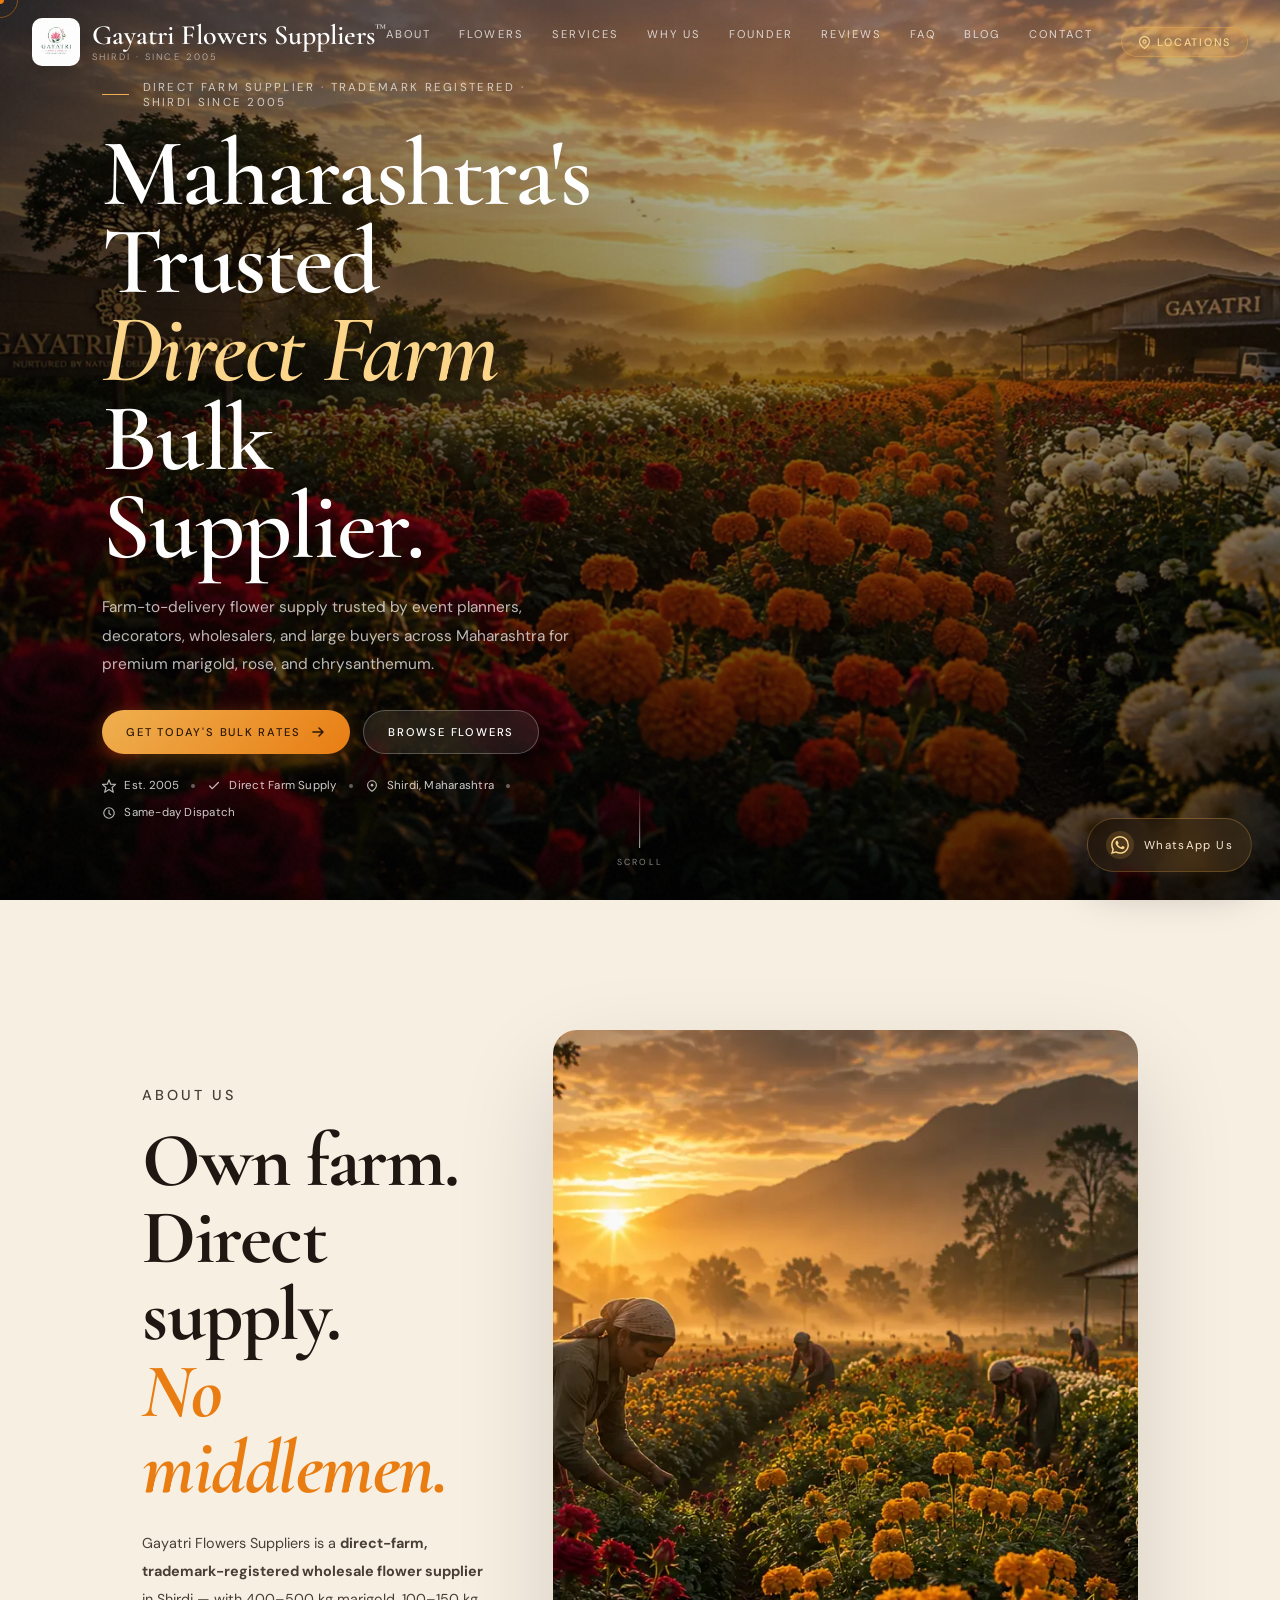
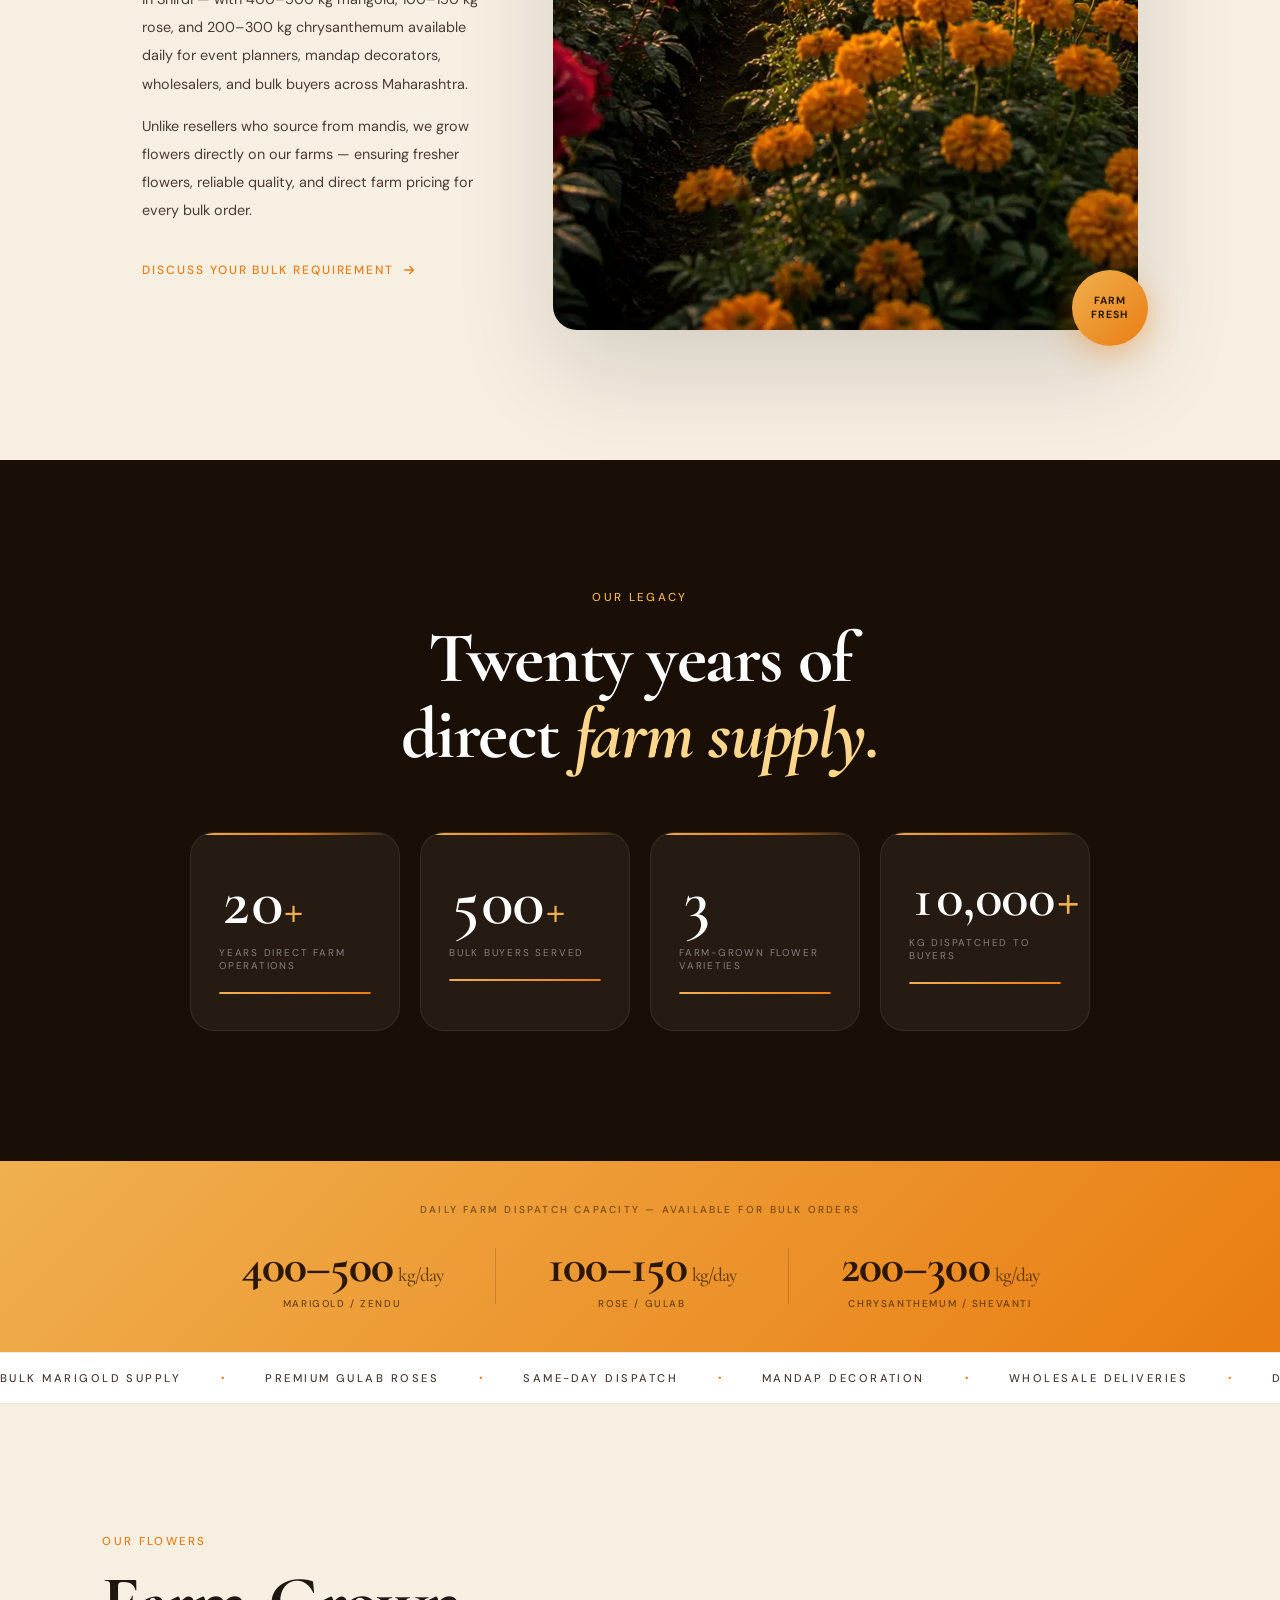
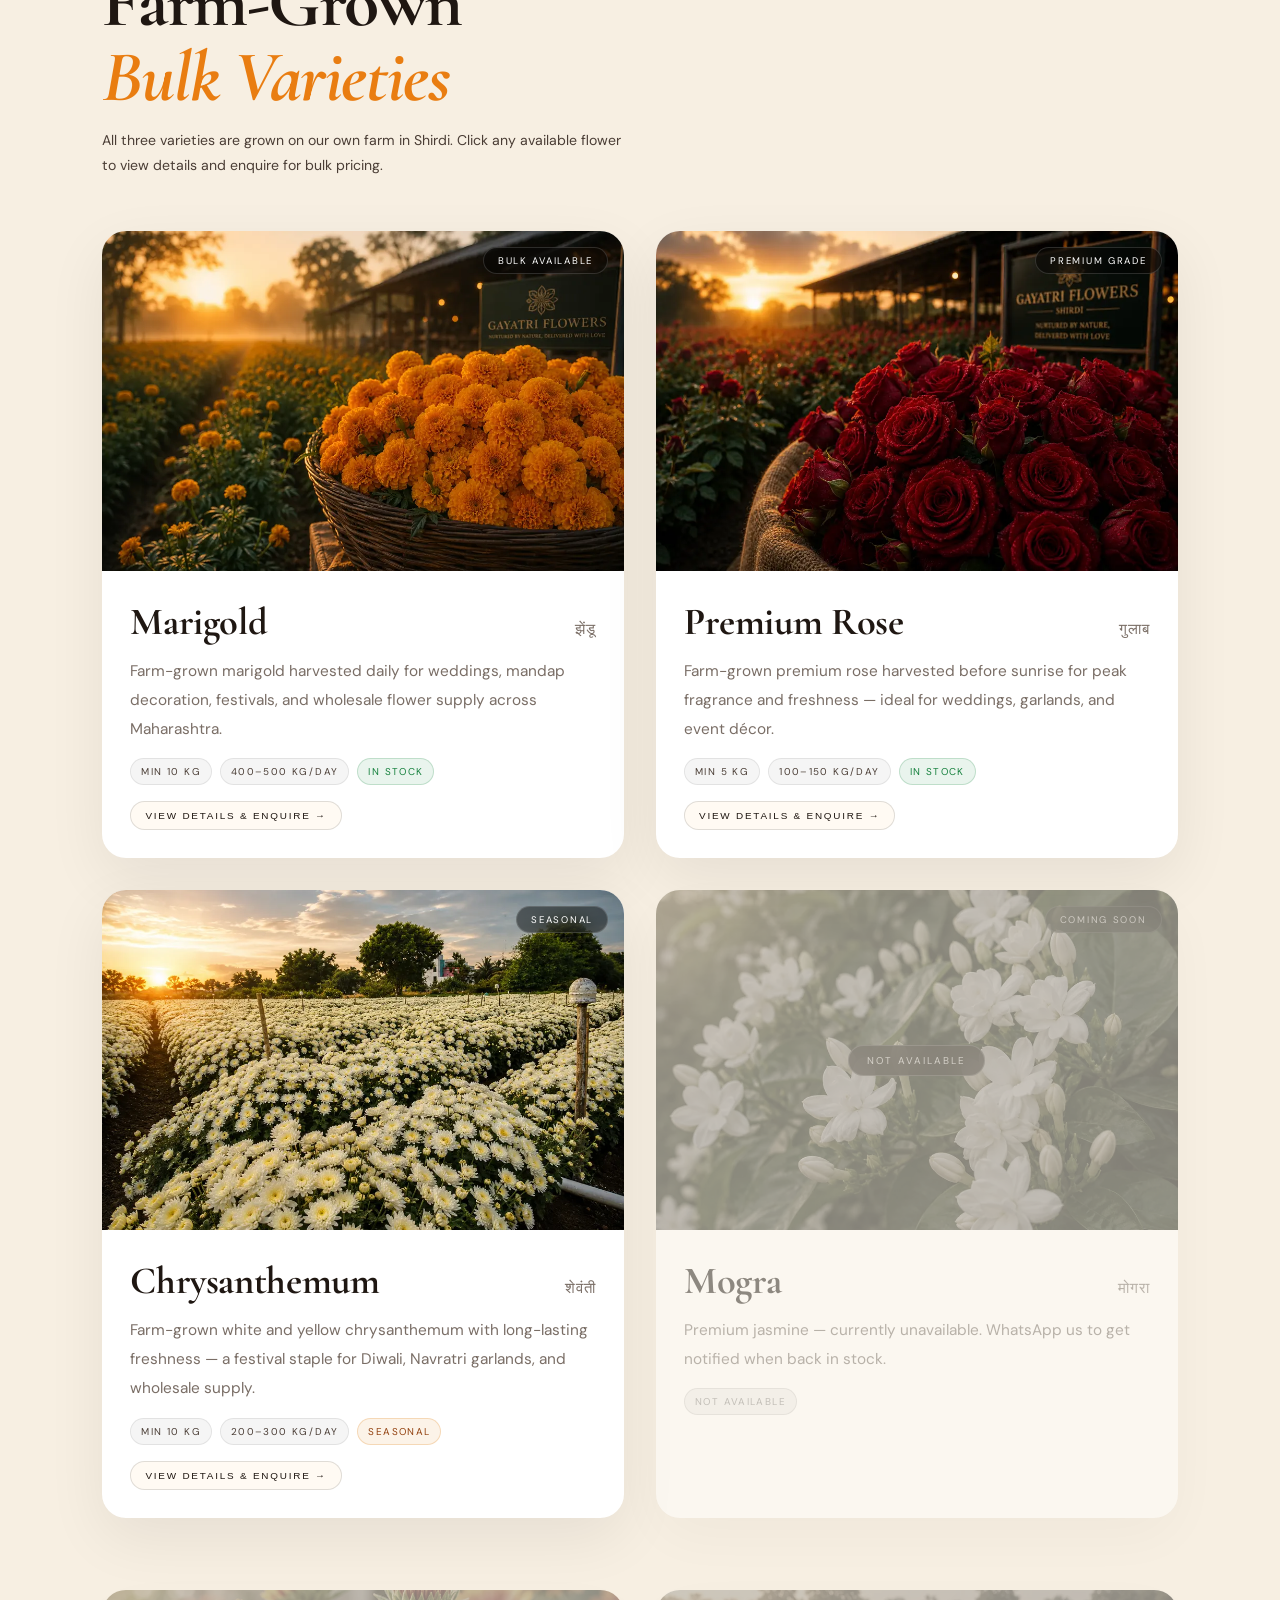
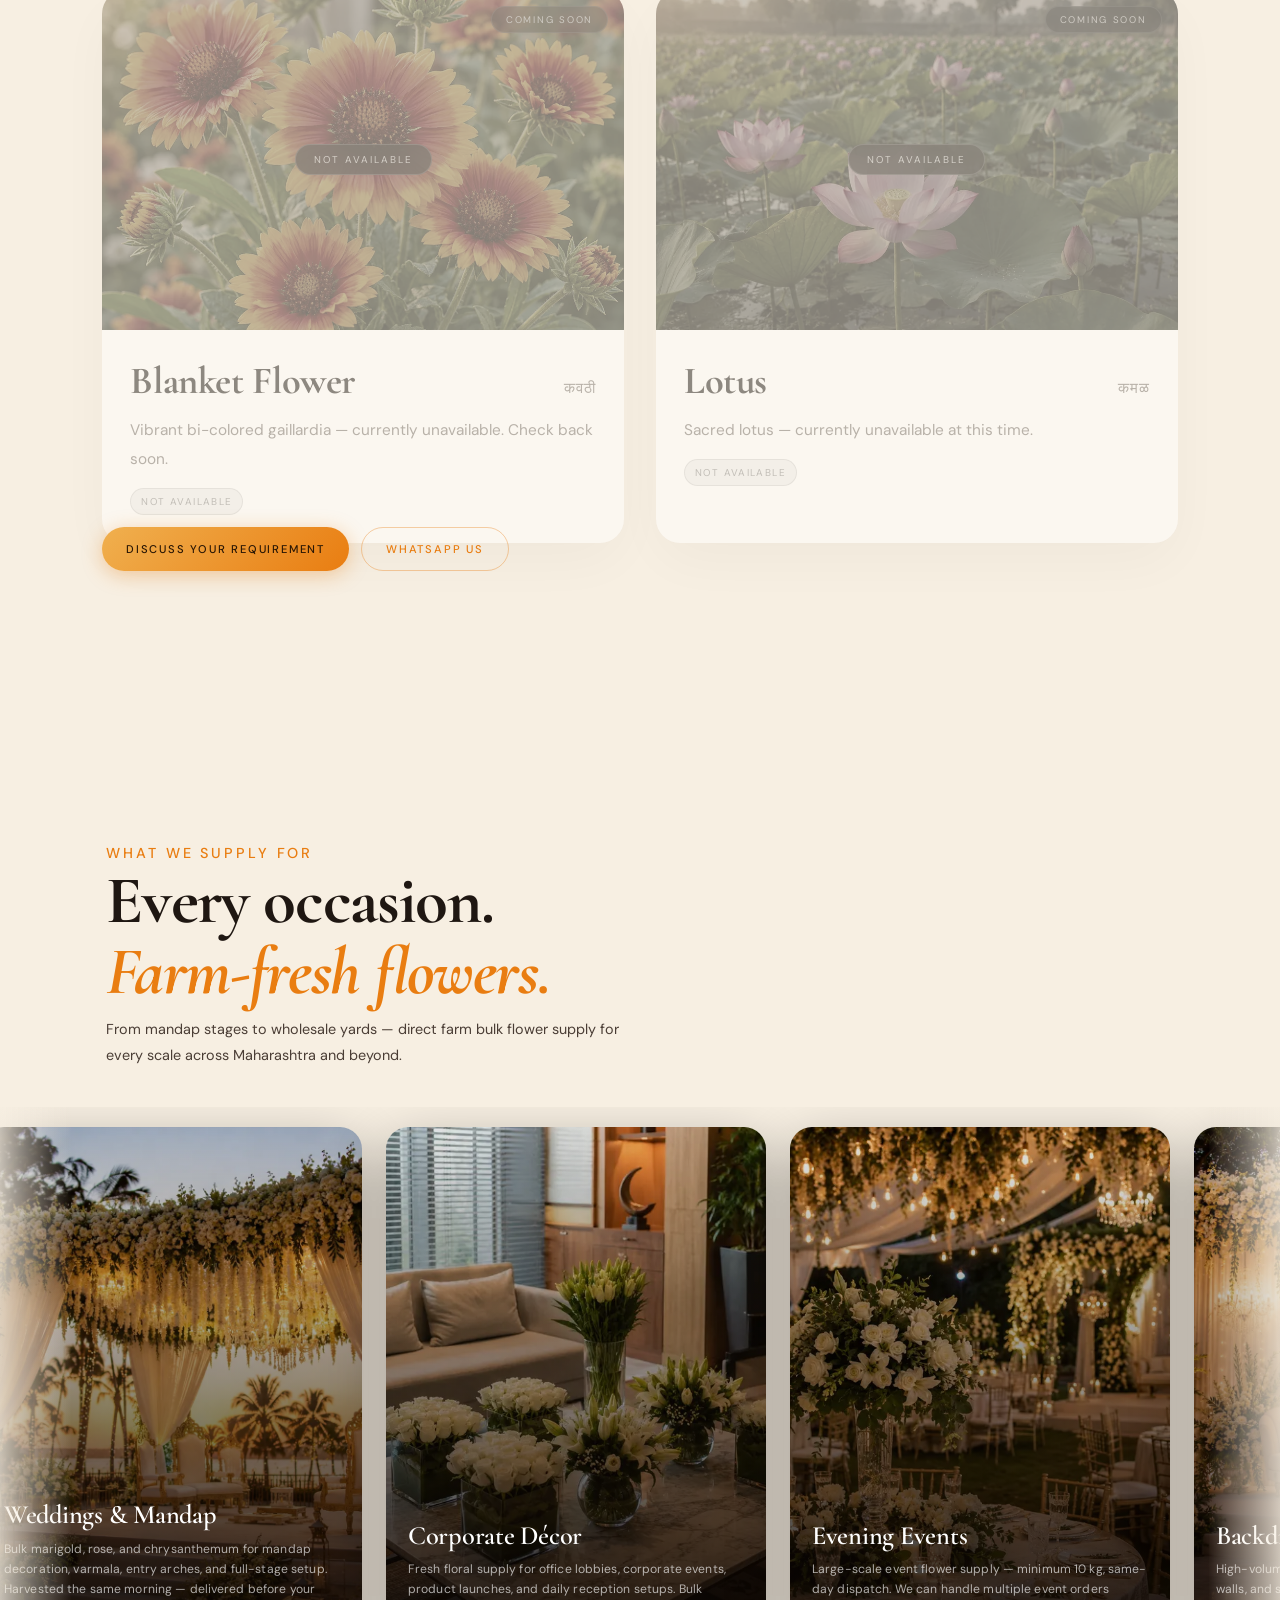
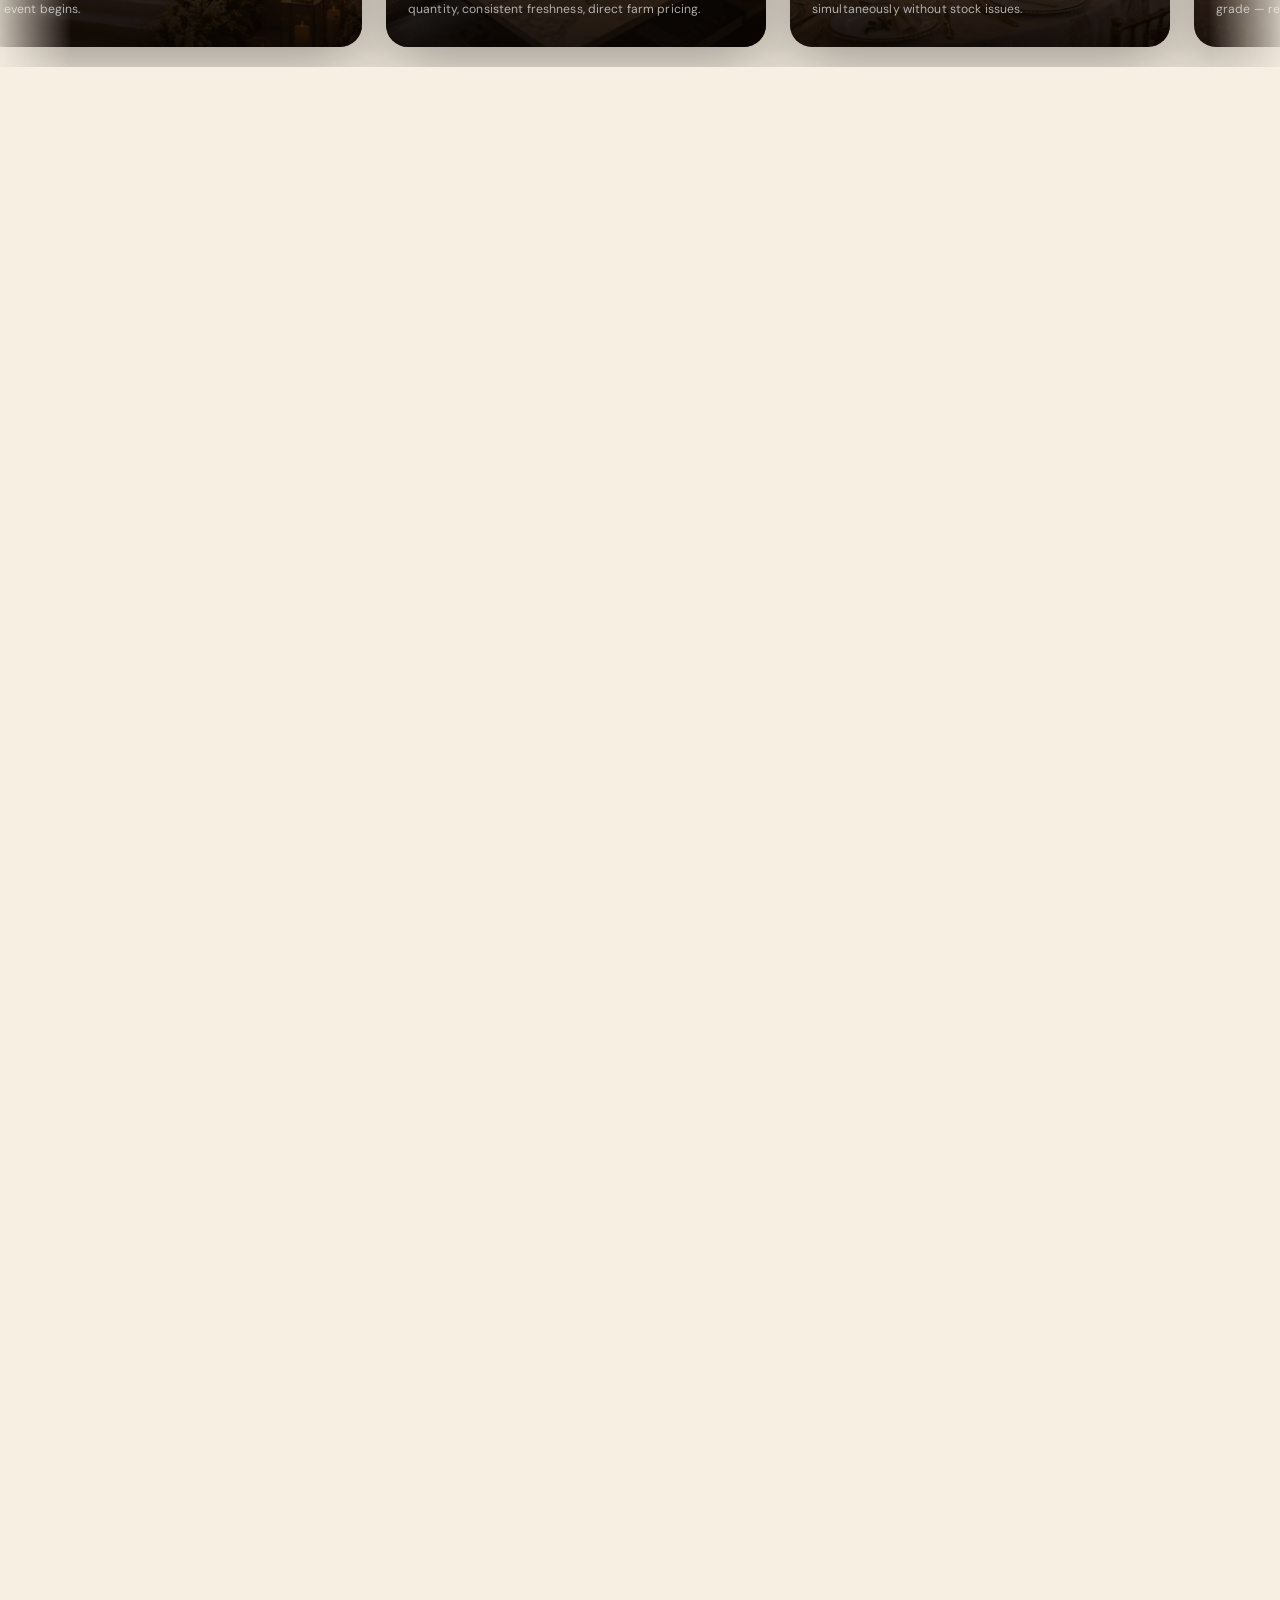
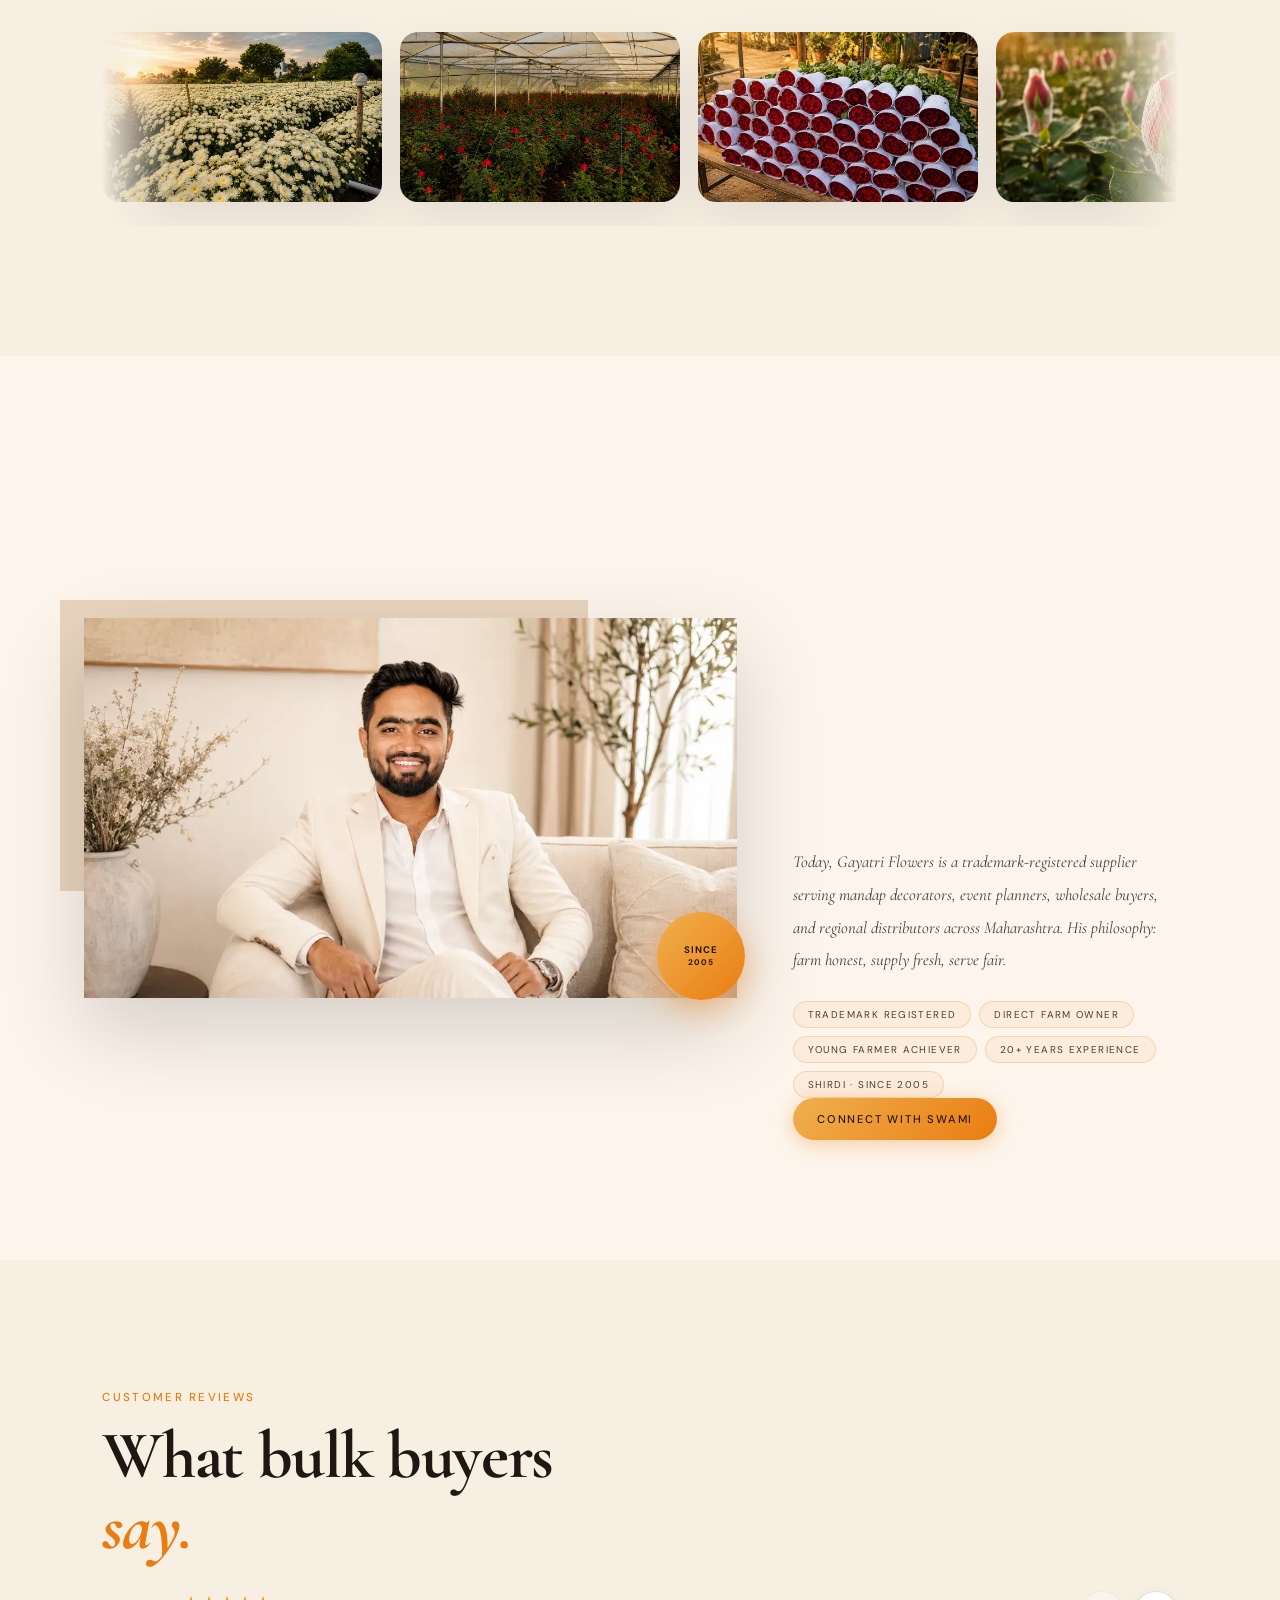
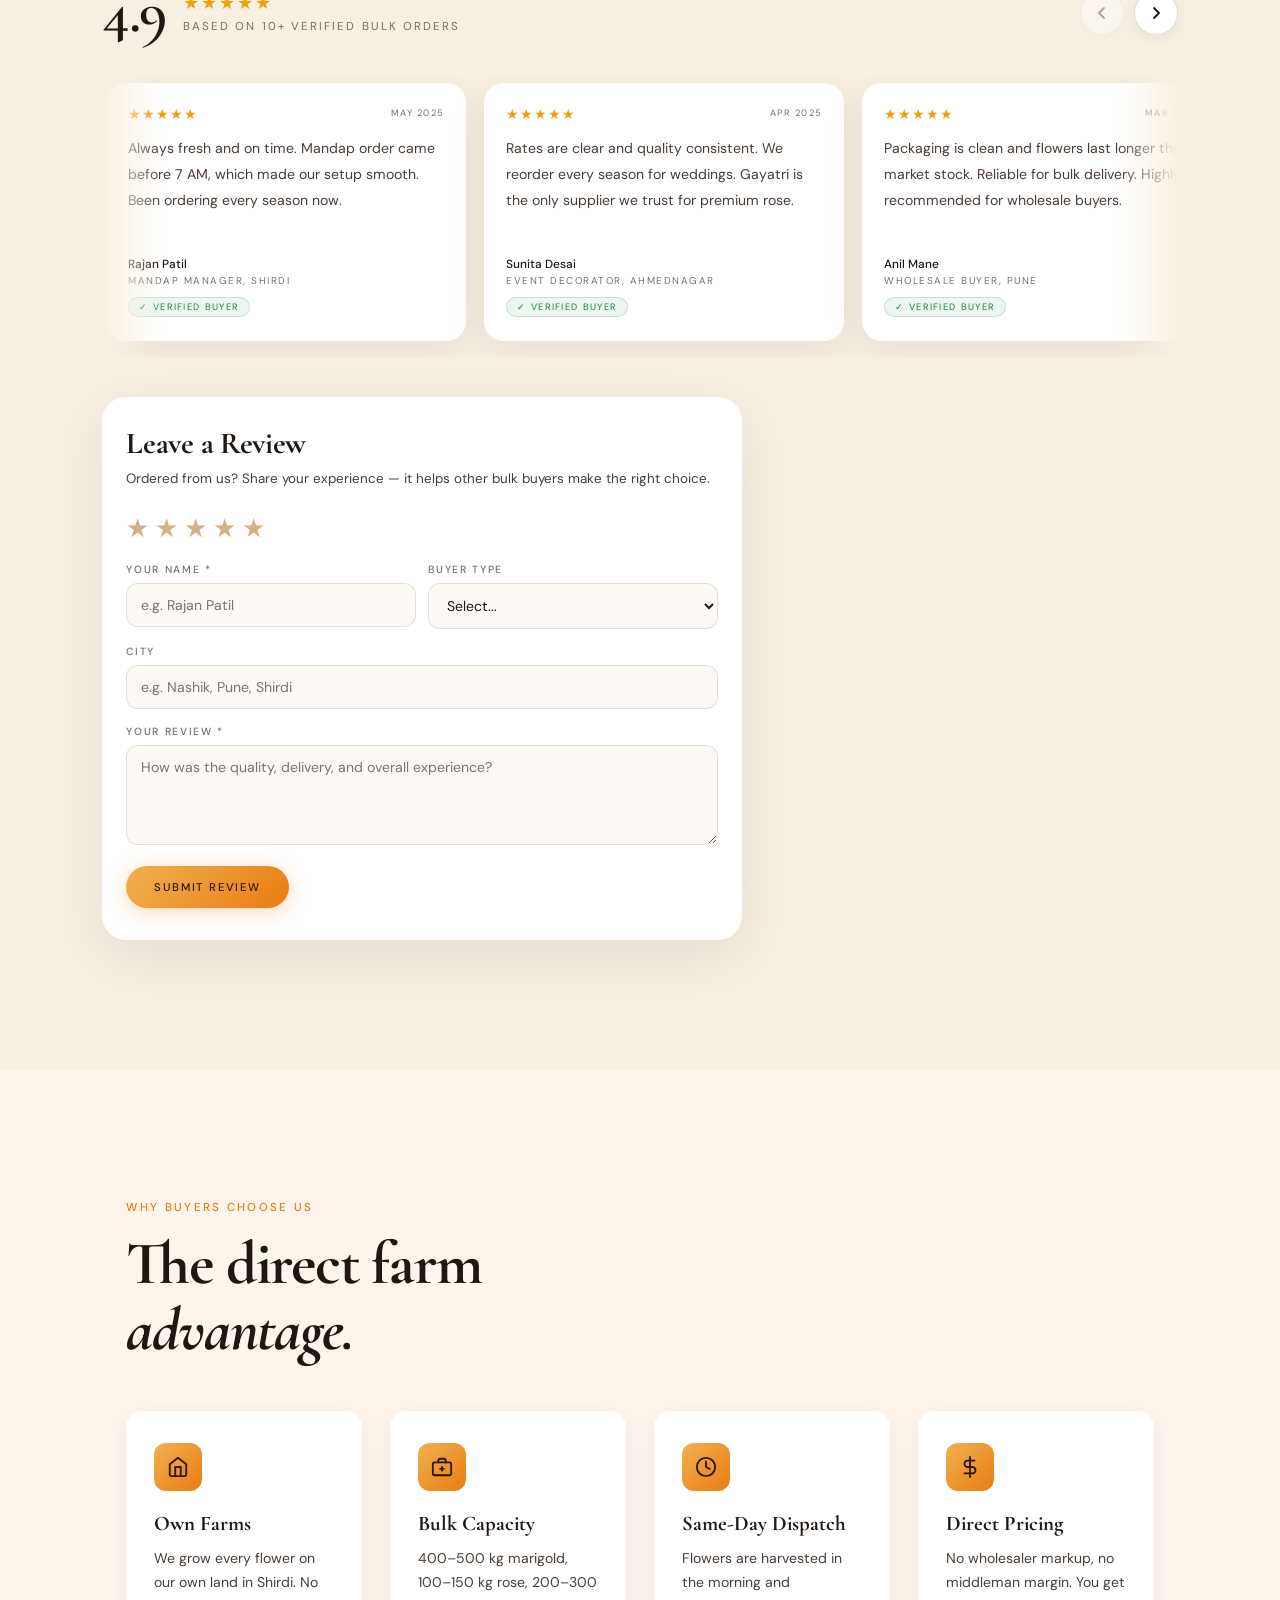
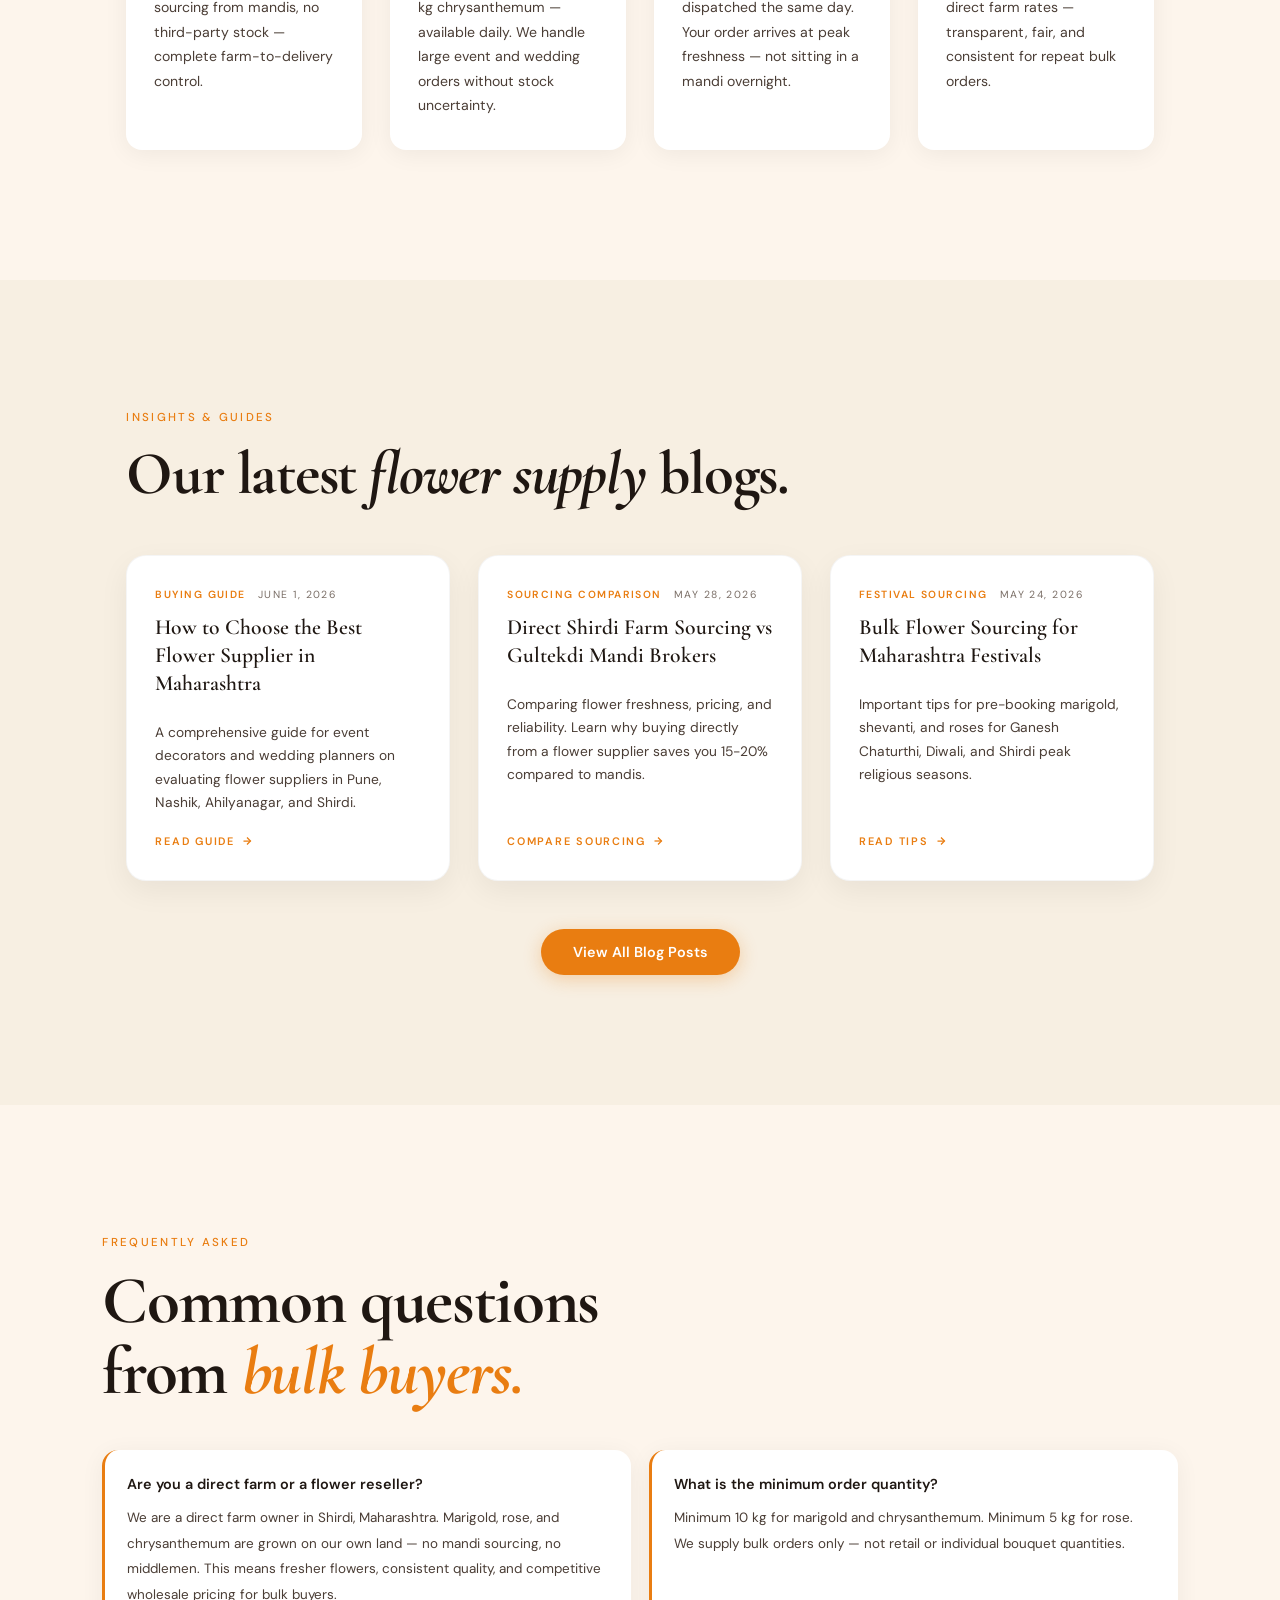
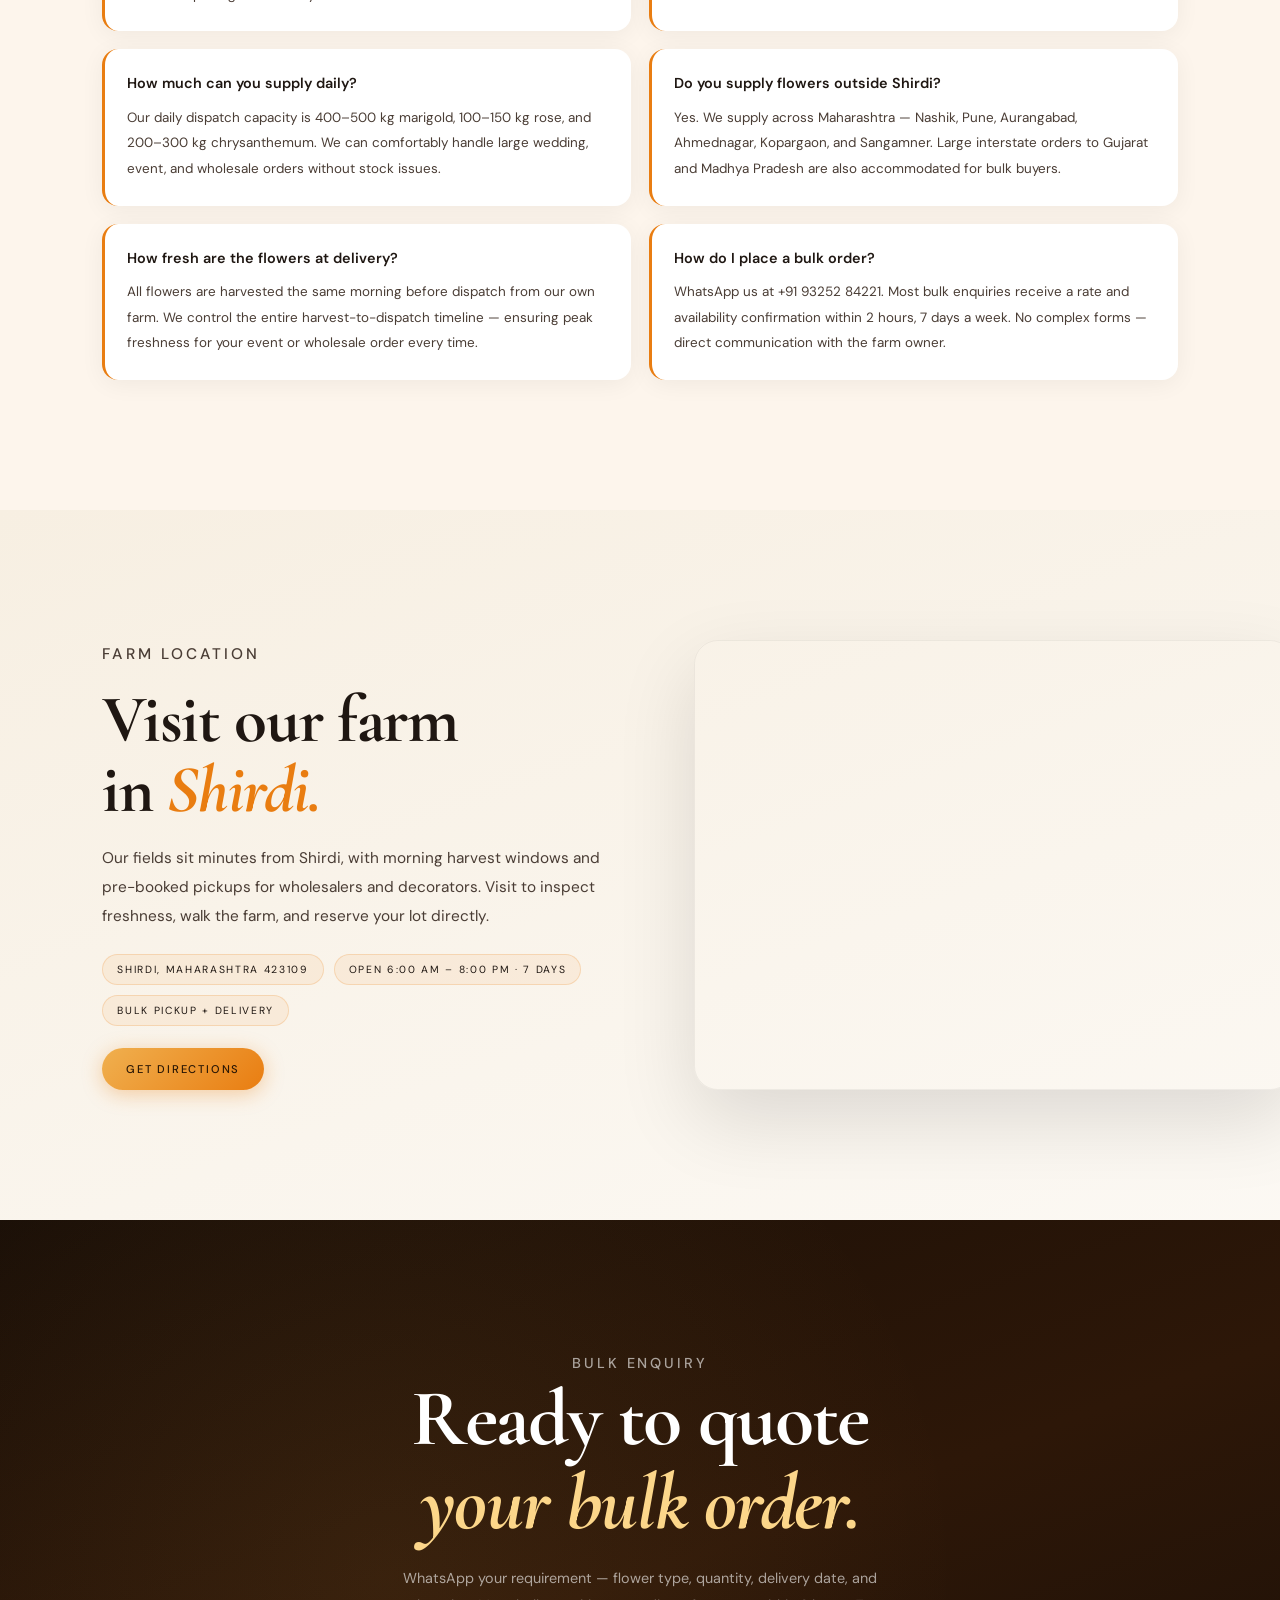
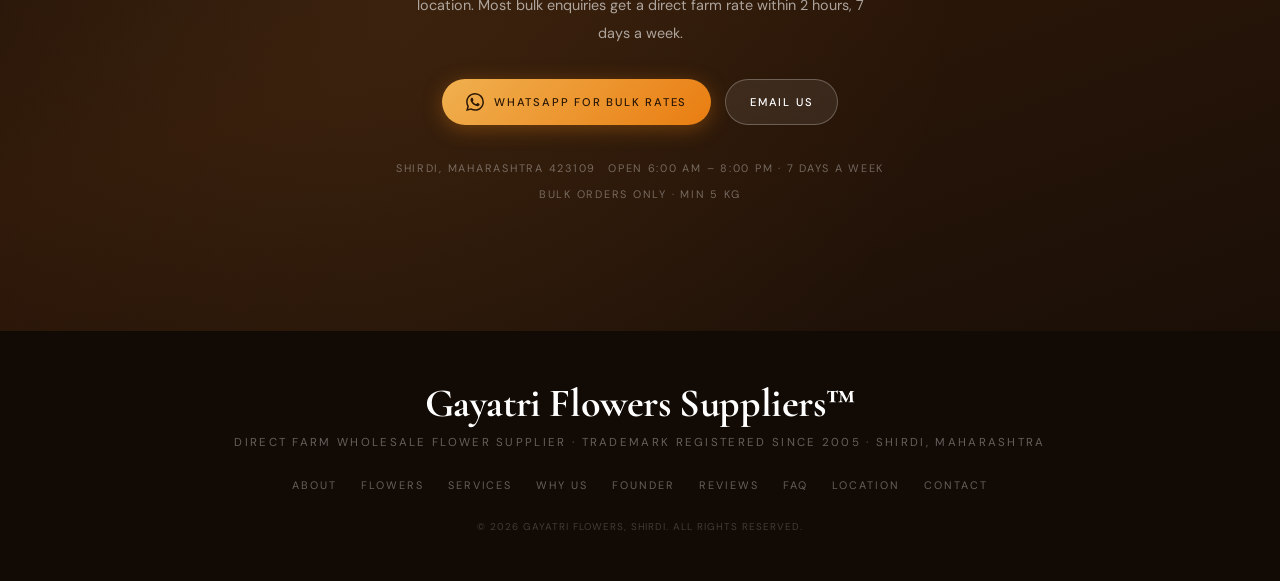
==== commit ec1e86e6: "update city template comment to clean URL" ====
--- a/index.html
+++ b/index.html
@@ -2118,7 +2118,7 @@
 
 
  <!-- Copy karo yeh block aur sirf yeh 4 cheezein badlo: 
-<a href="bulk-flower-supplier-CITYNAME.html" class="lp-city-card">
+<a href="CITYNAME" class="lp-city-card">
   <div class="lp-city-icon">🌺</div>   emoji badlo 
   <div class="lp-city-info">
     <span class="lp-city-name">City Name</span>
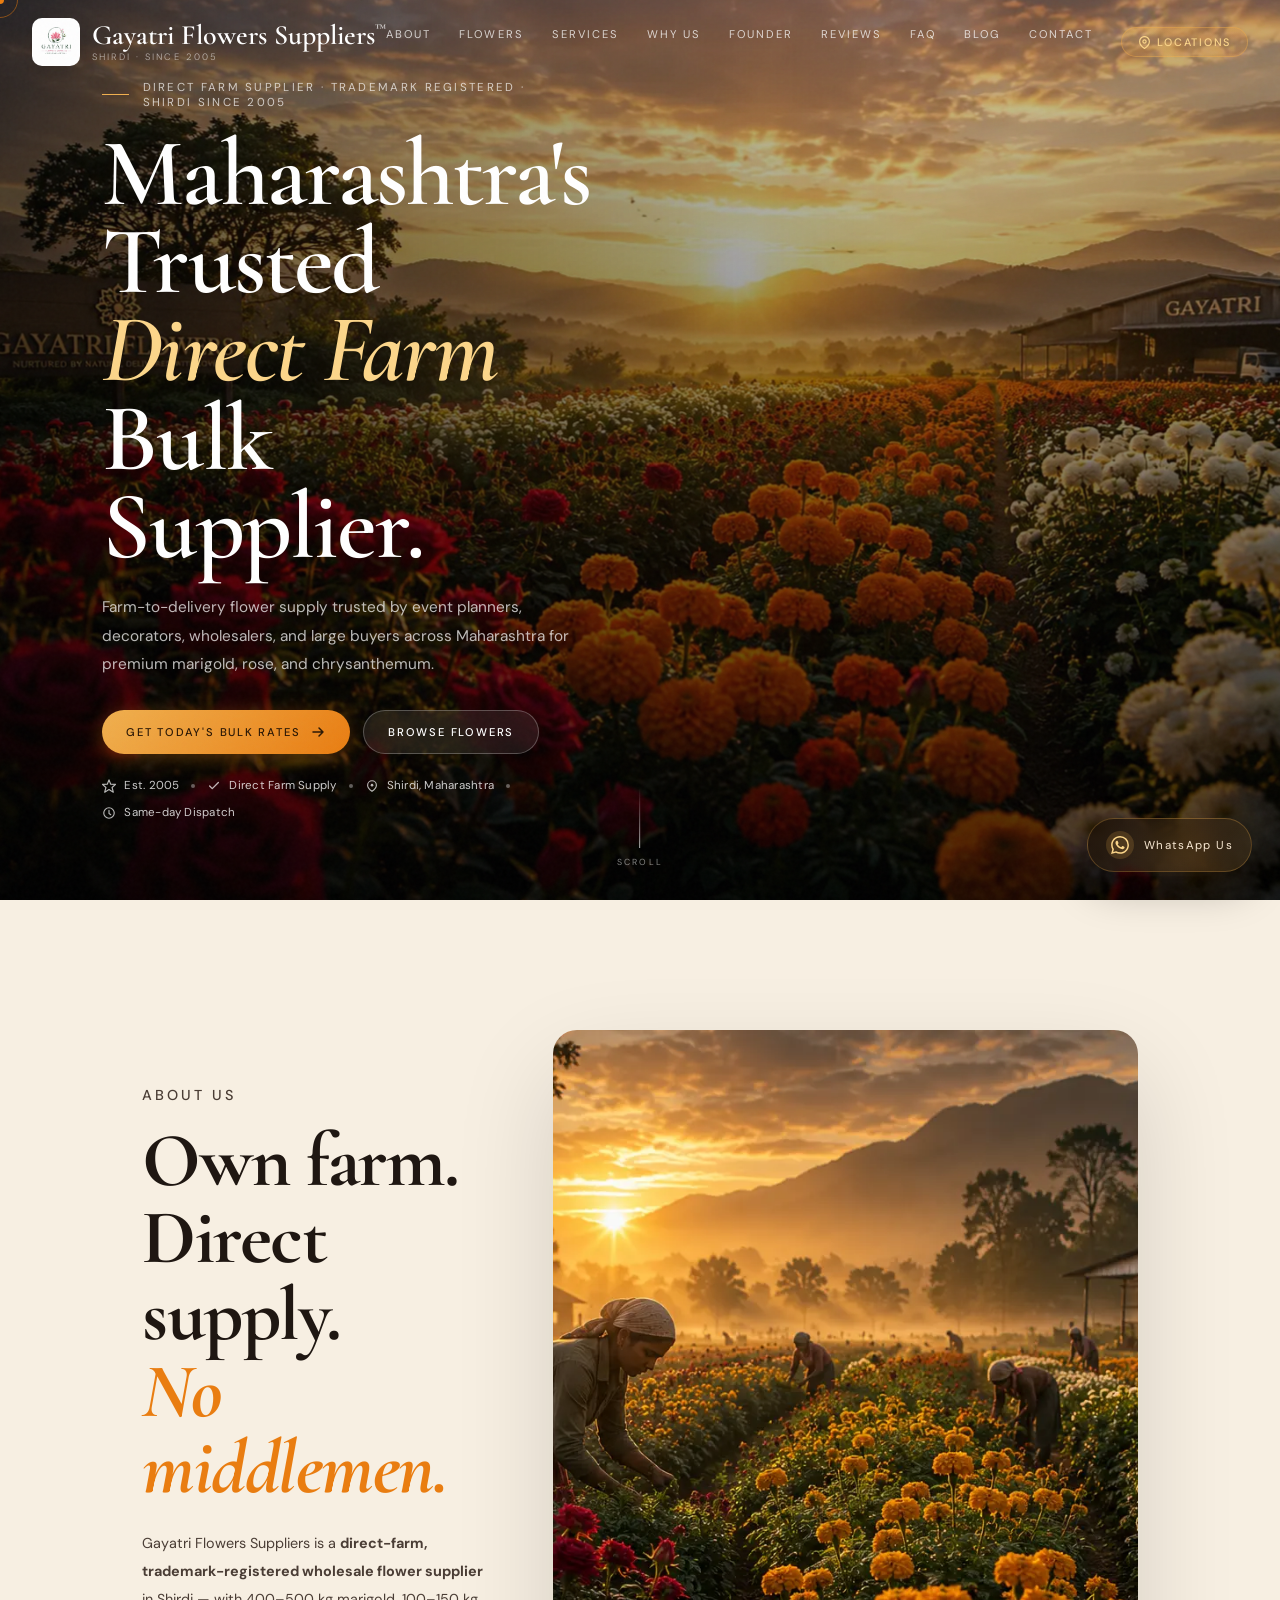
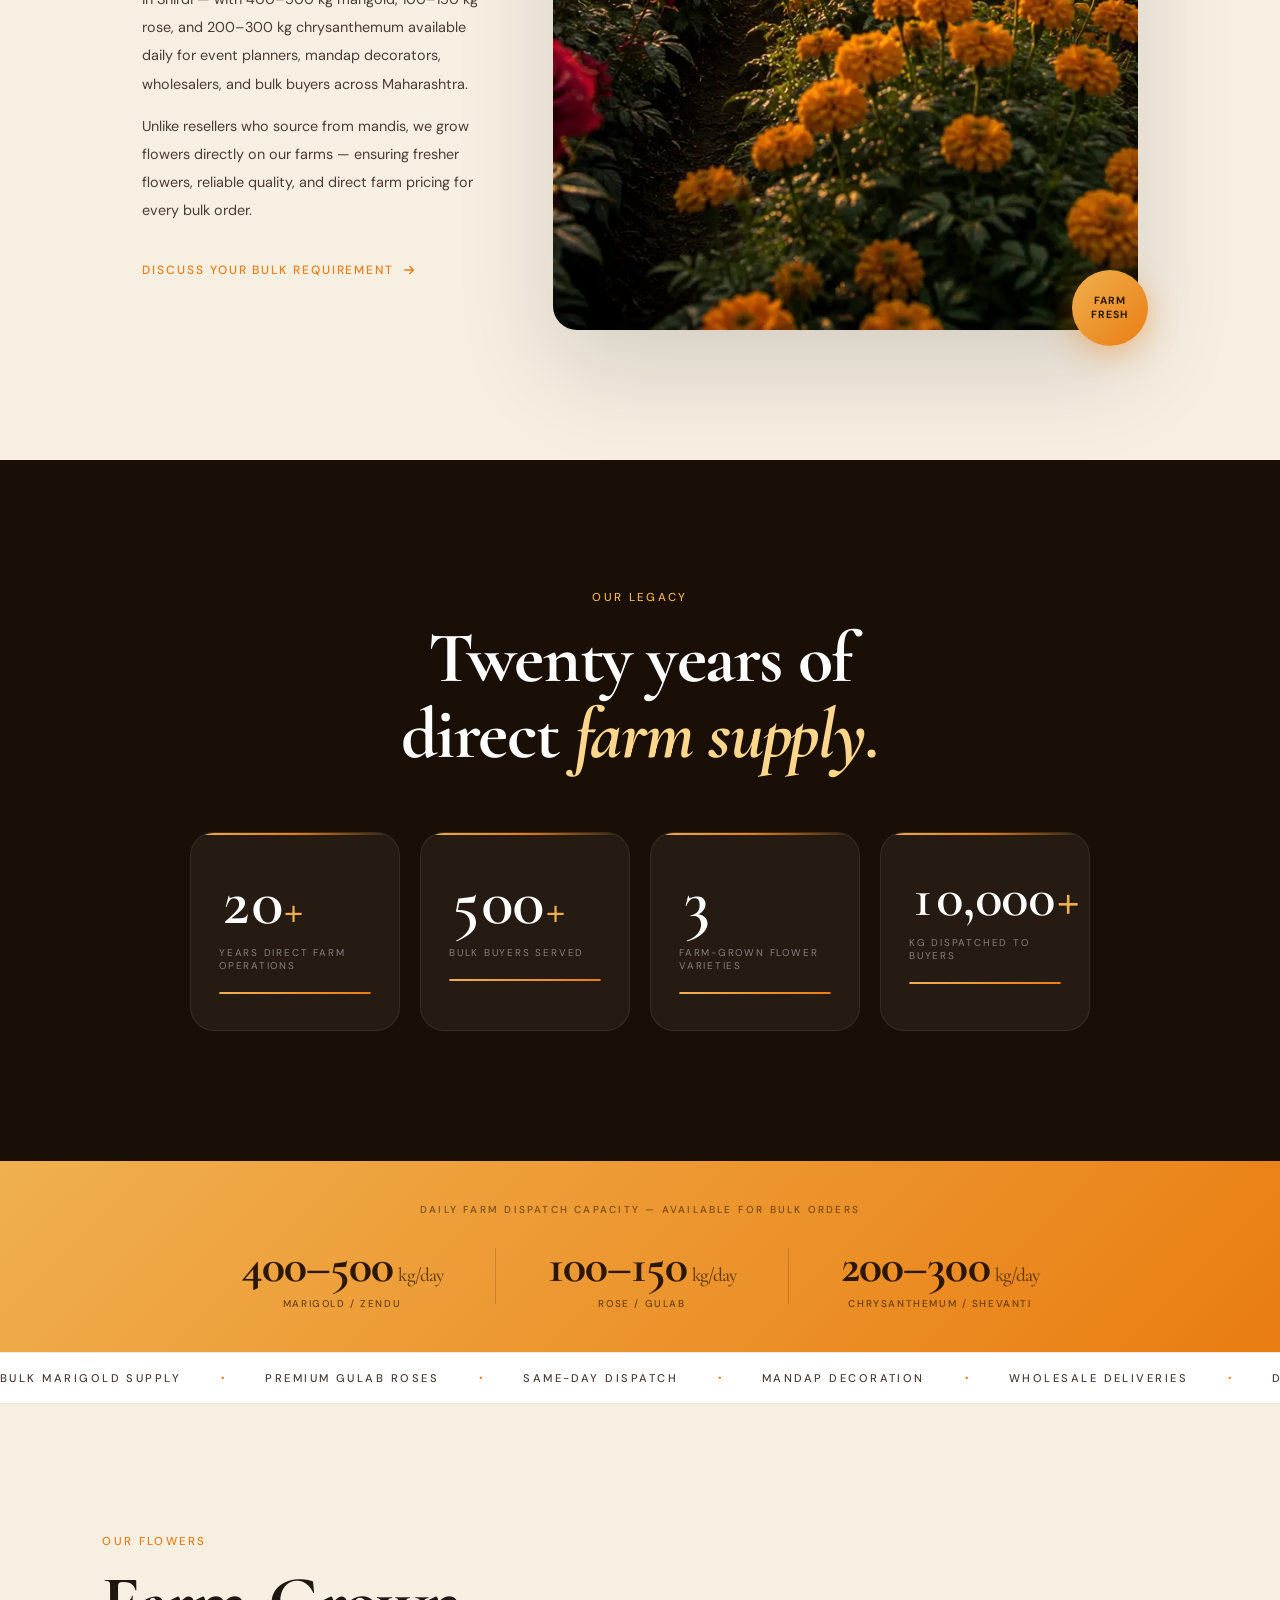
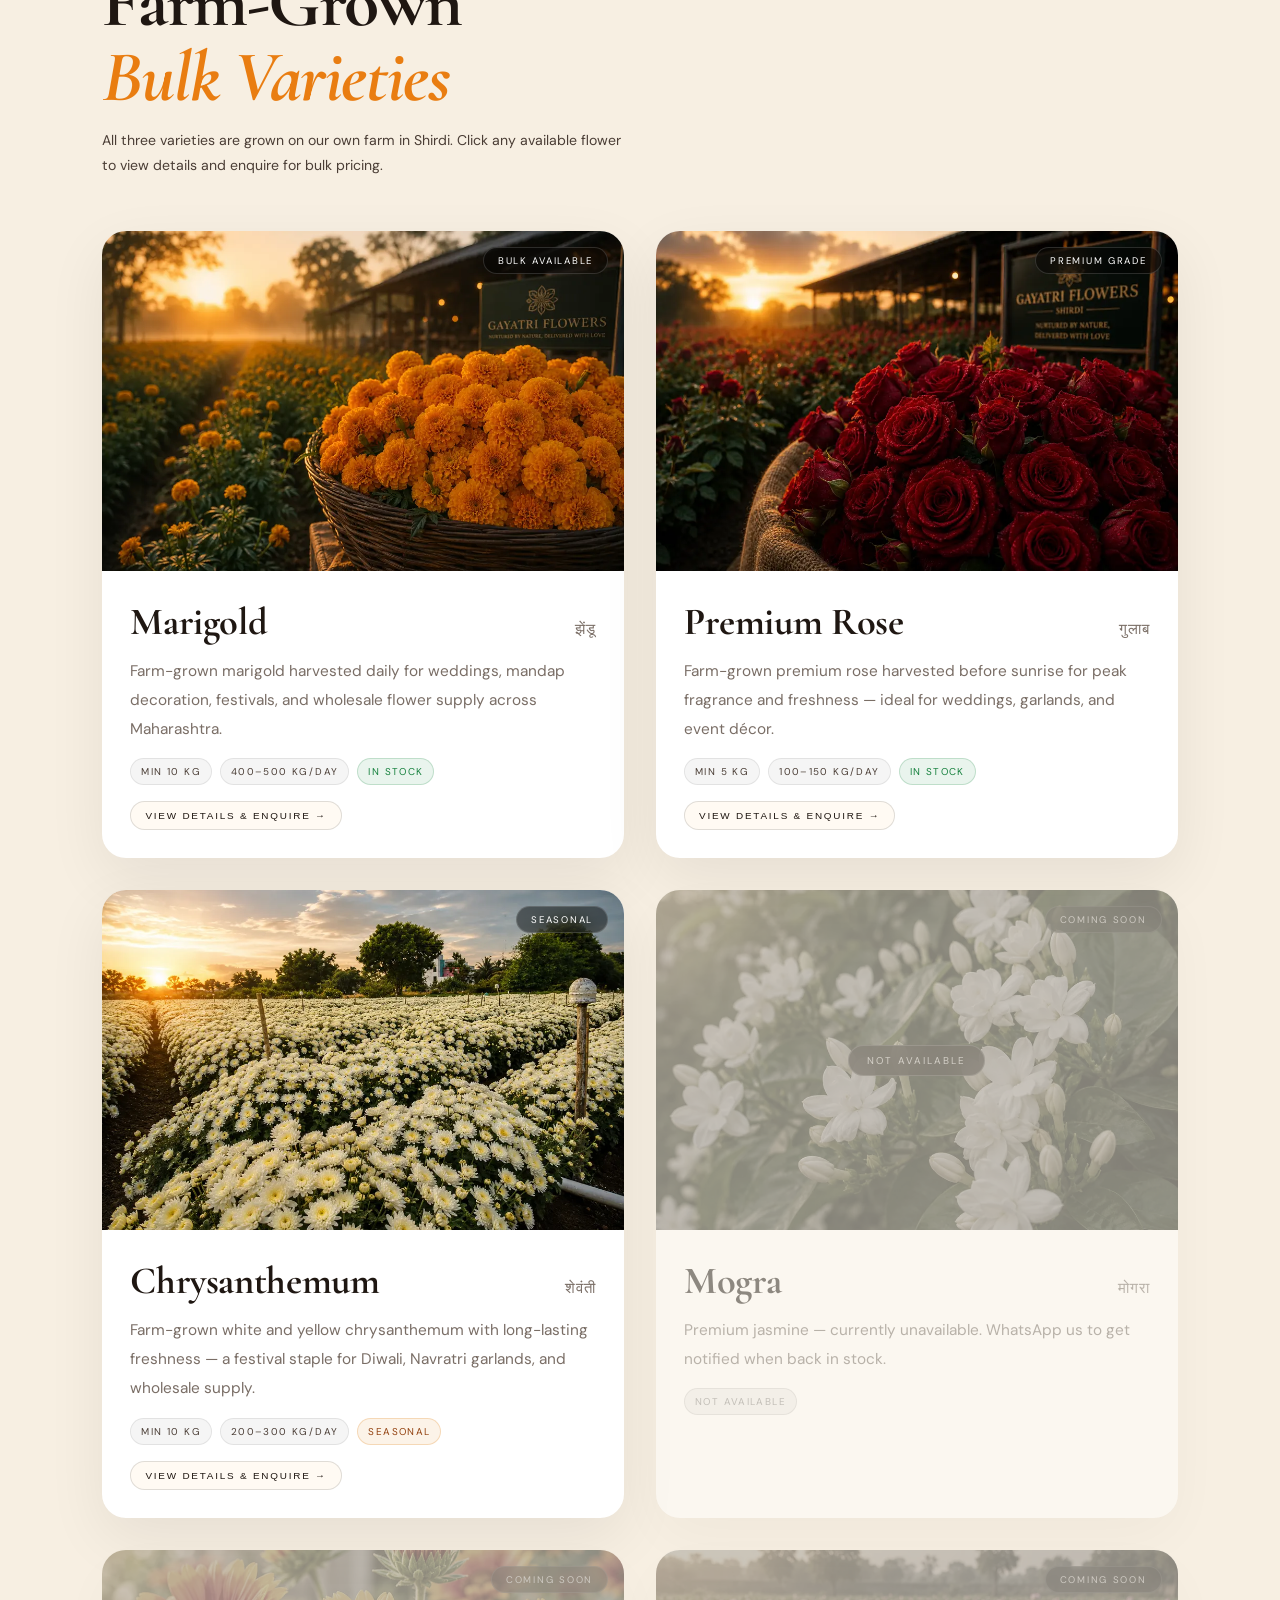
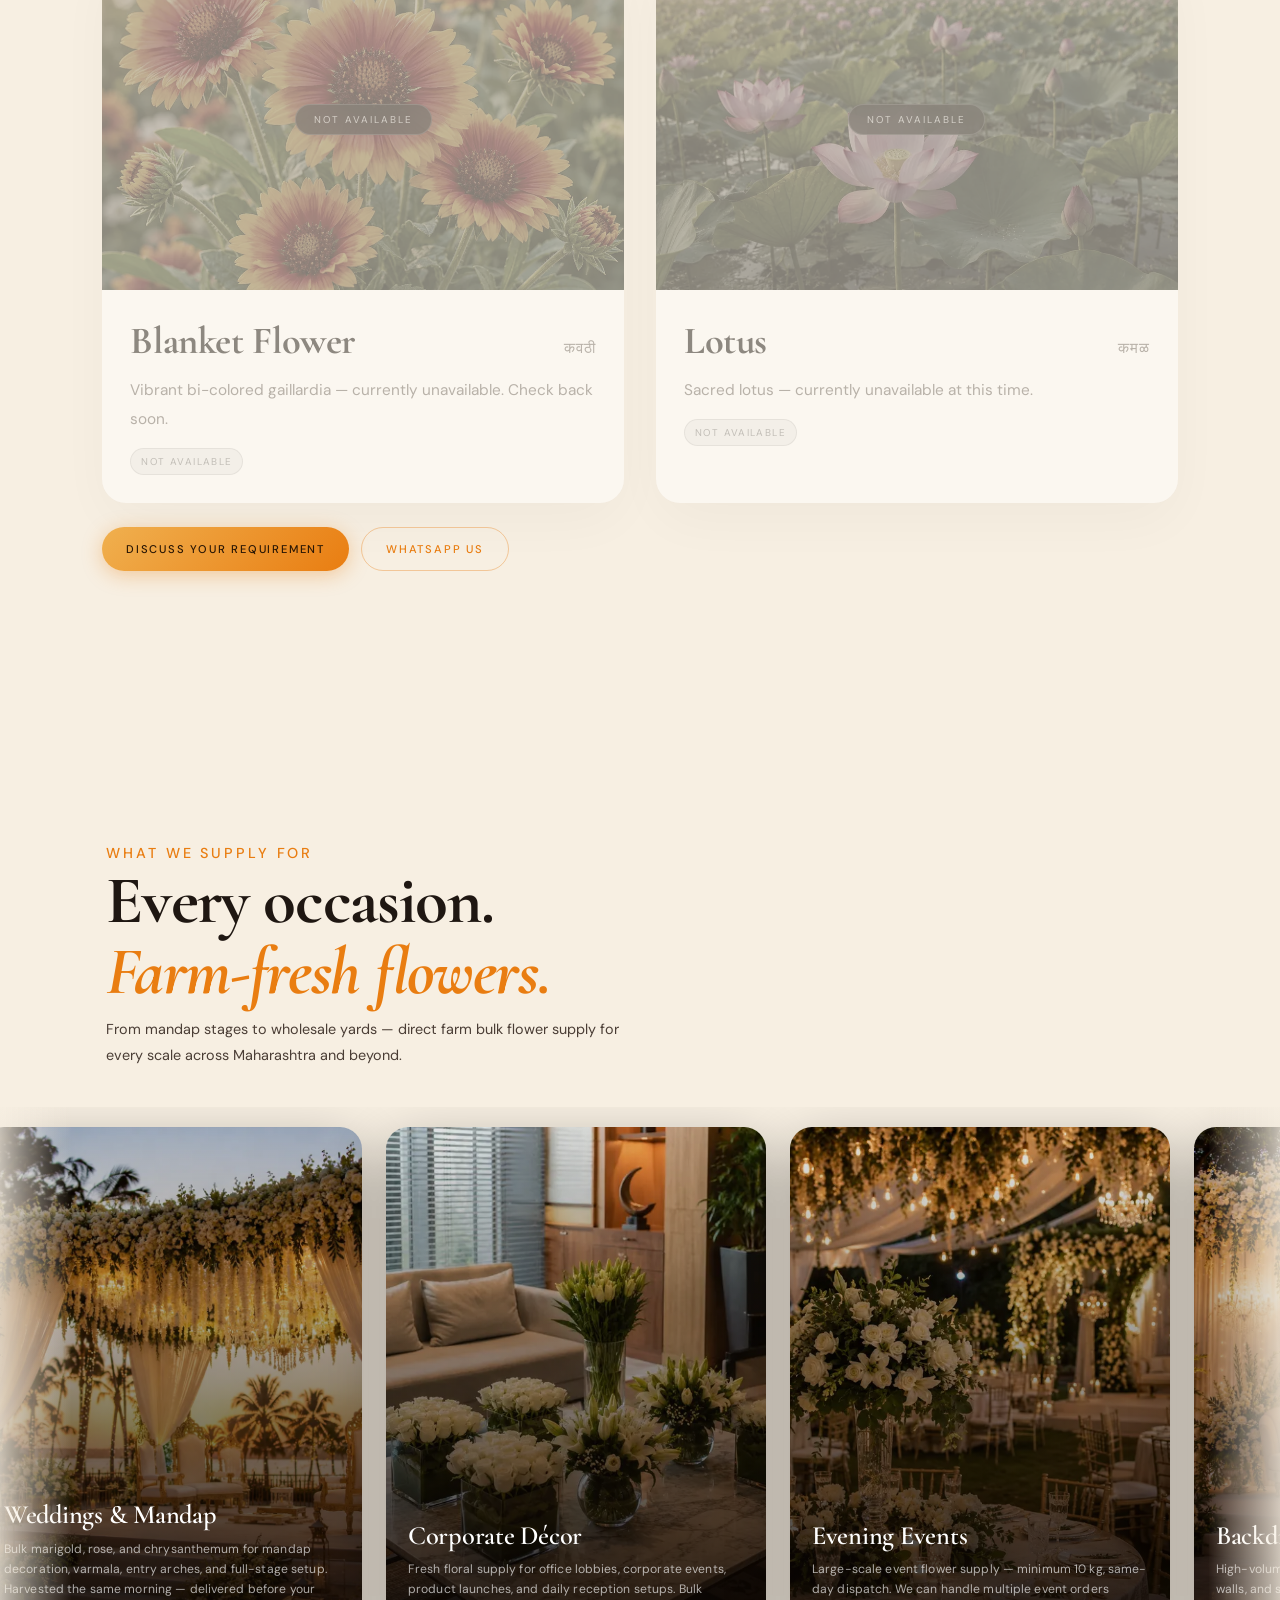
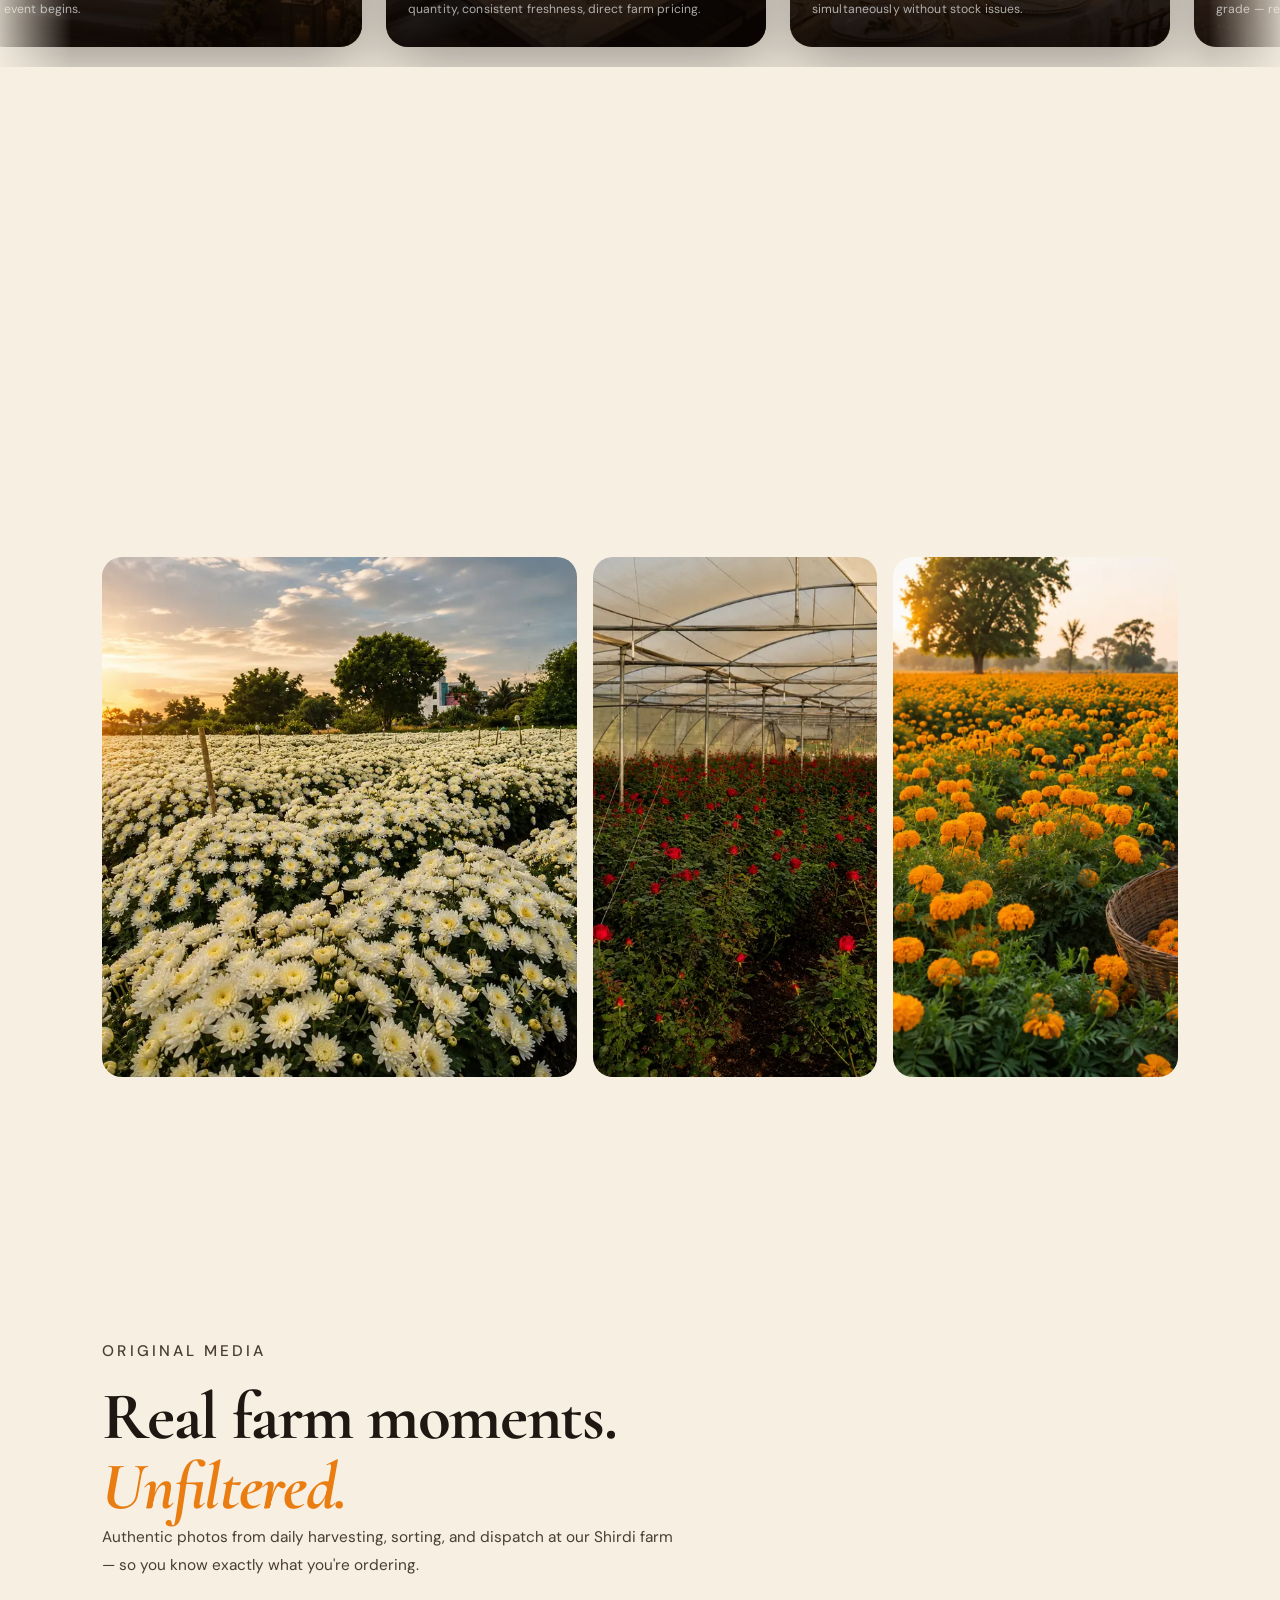
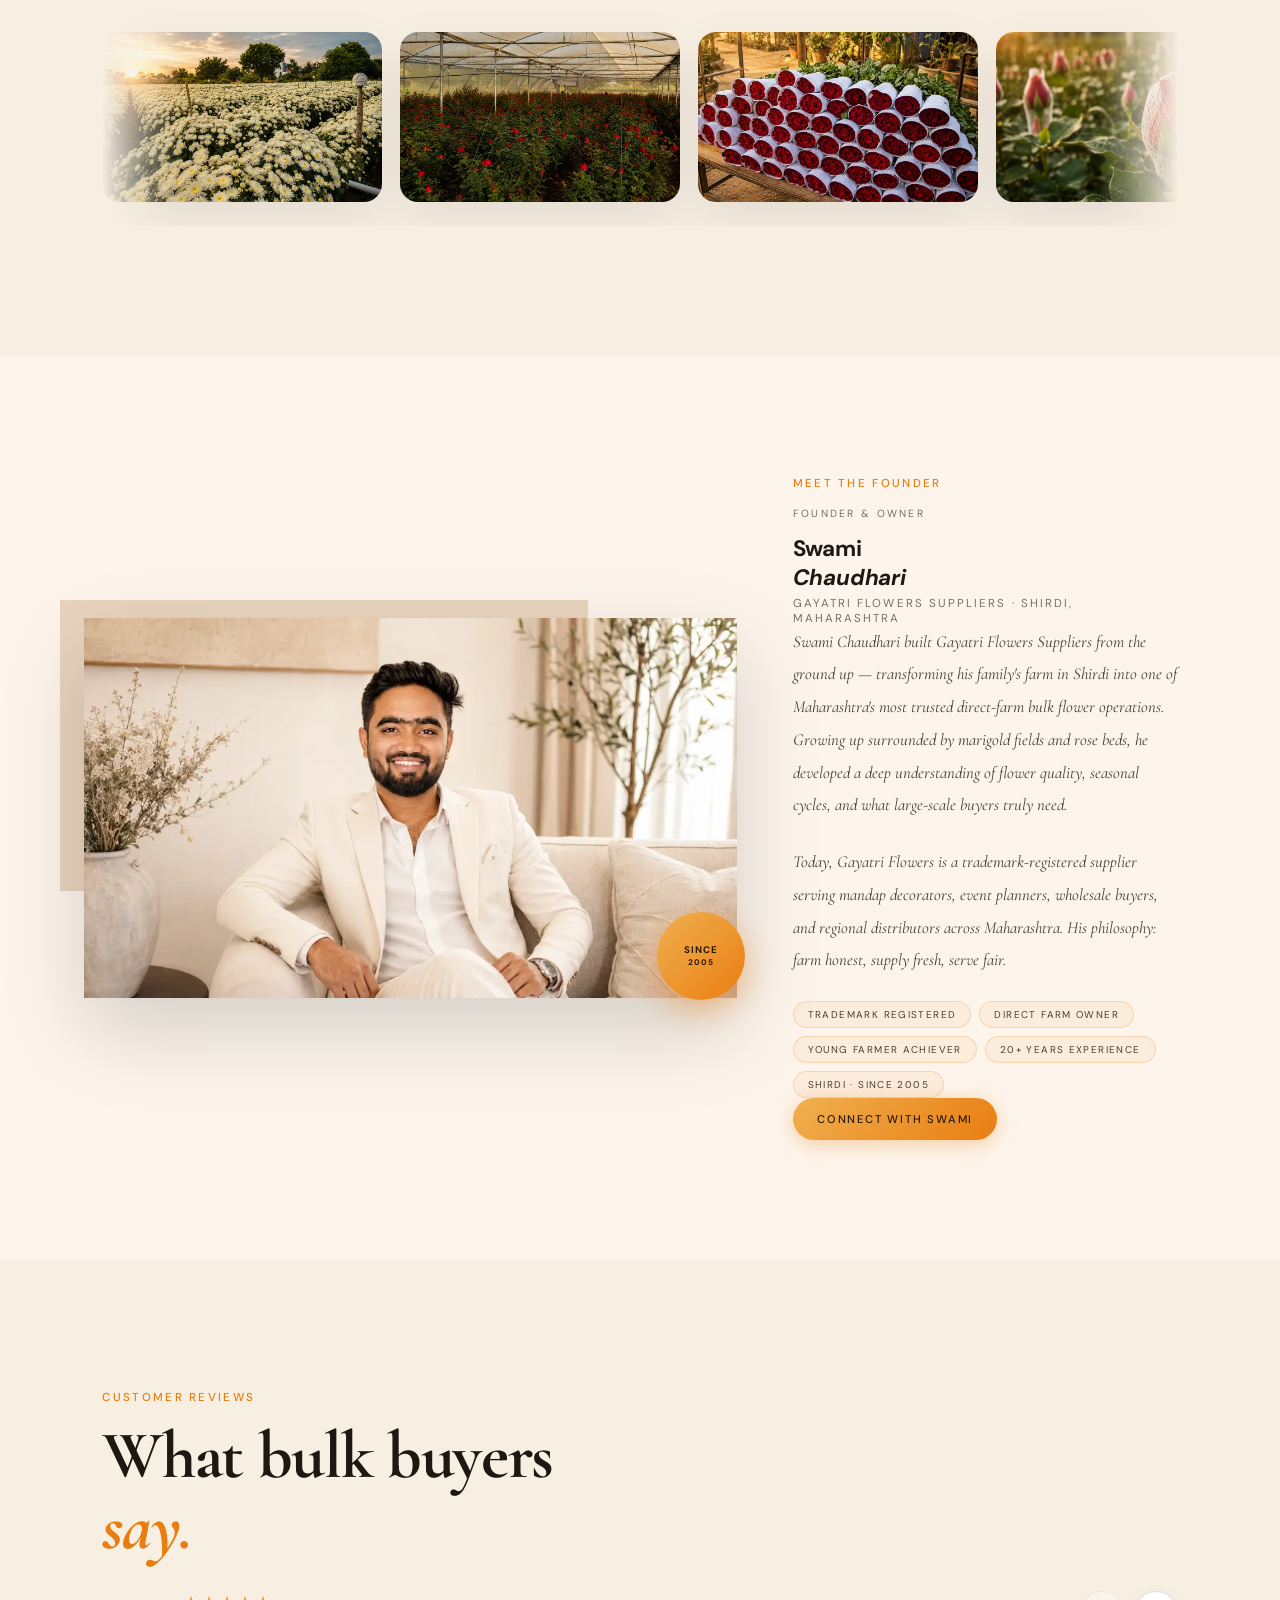
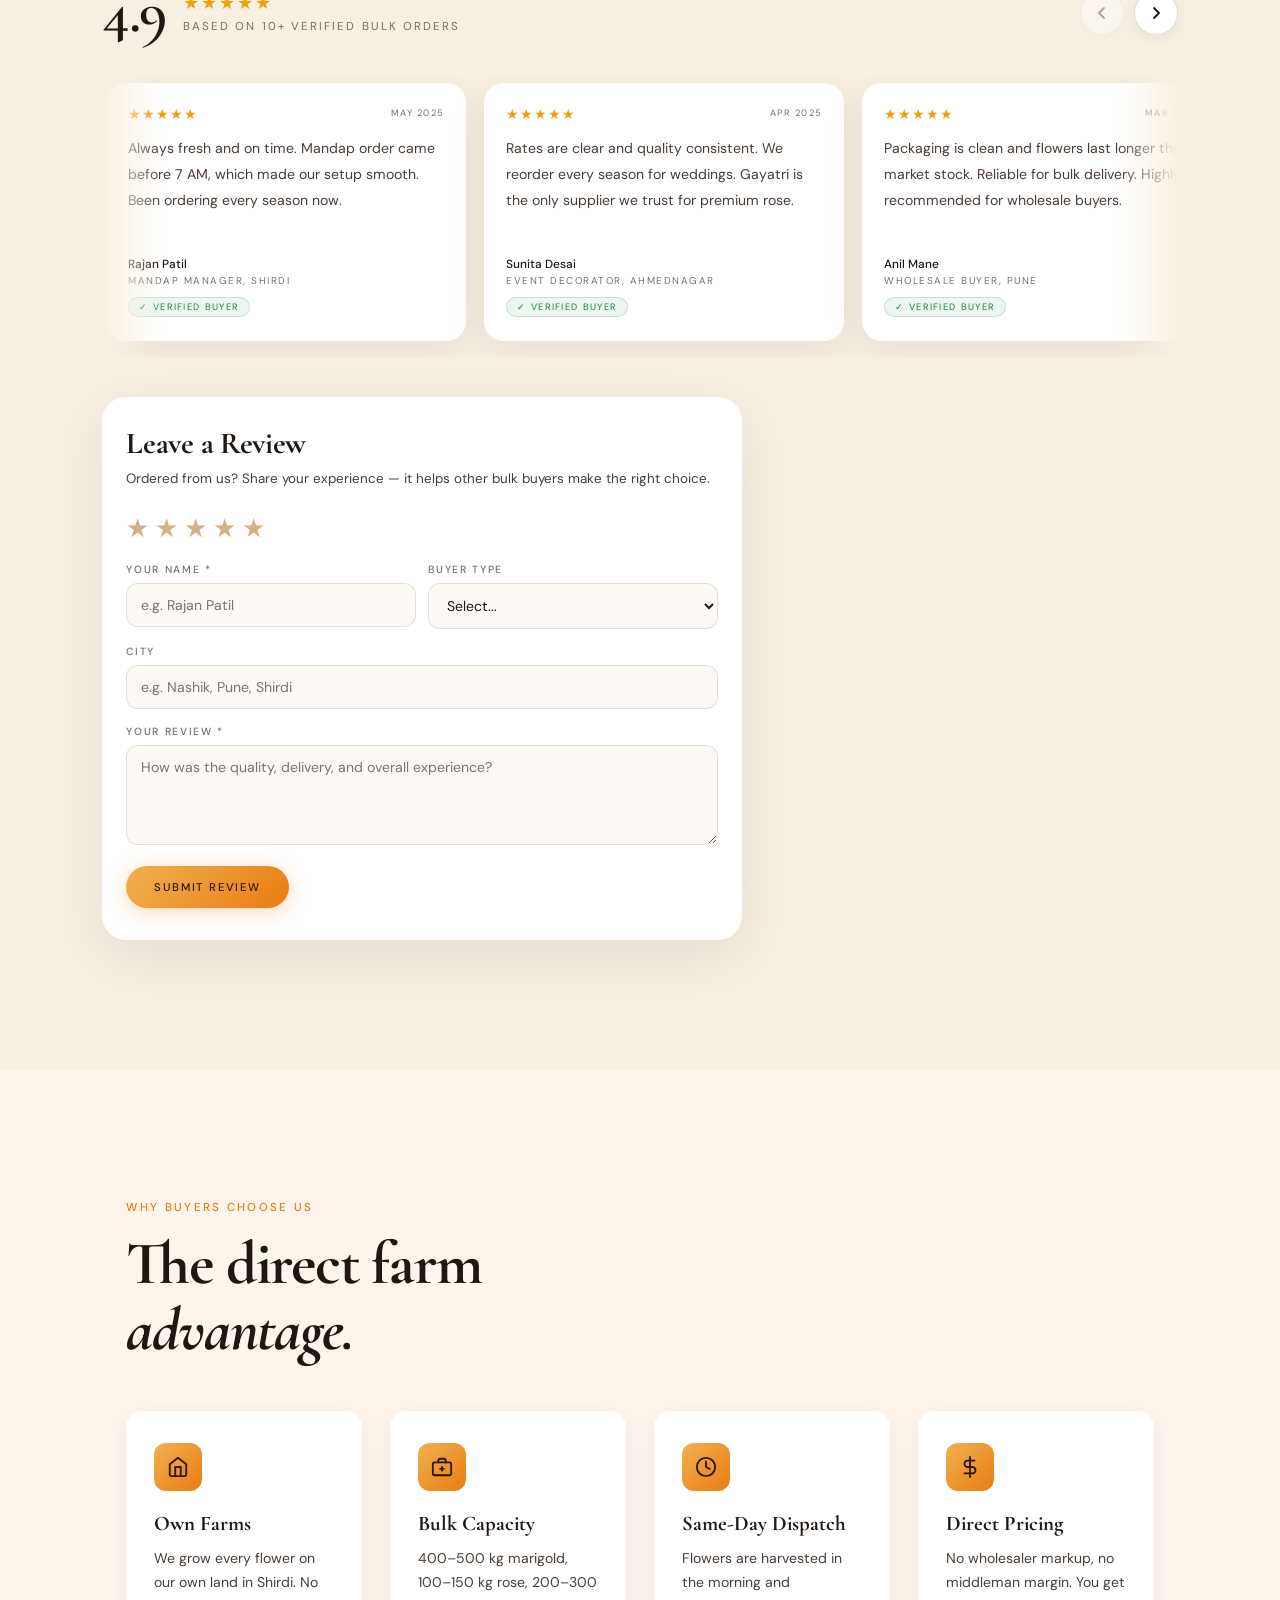
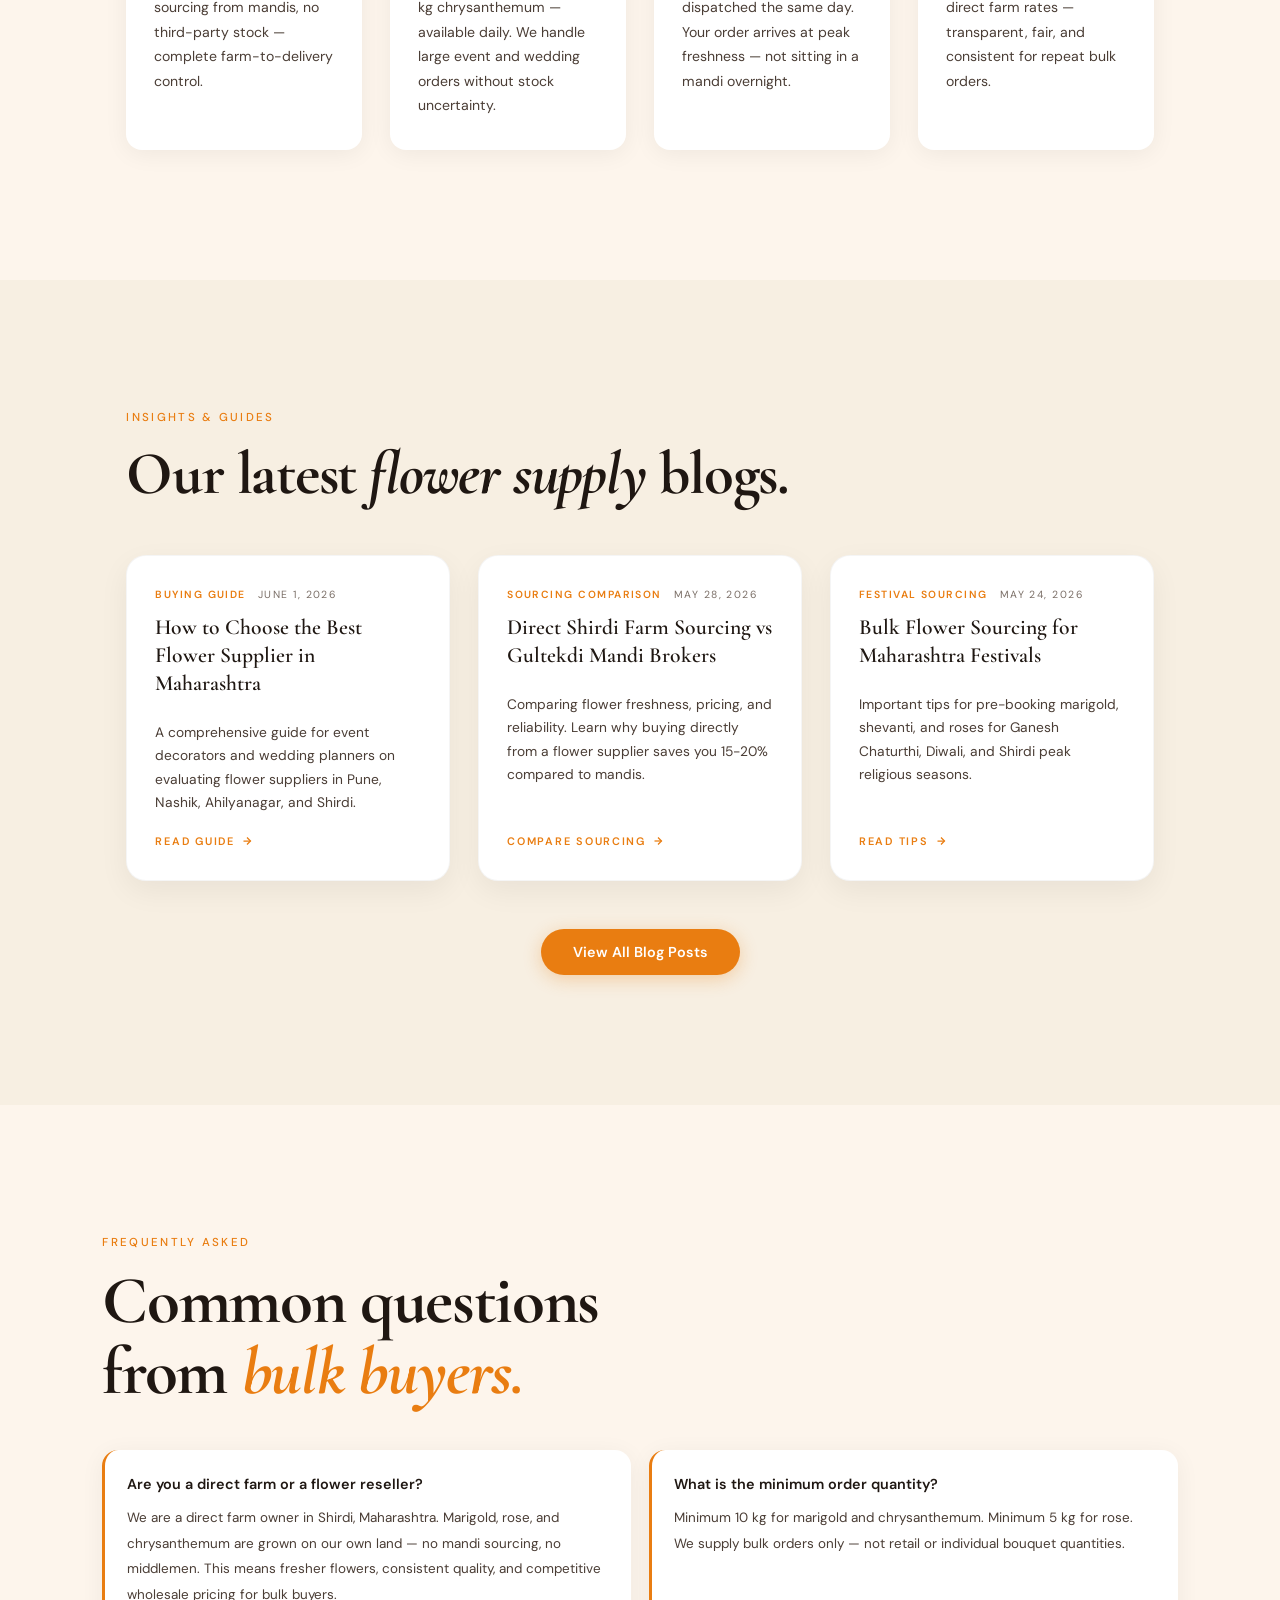
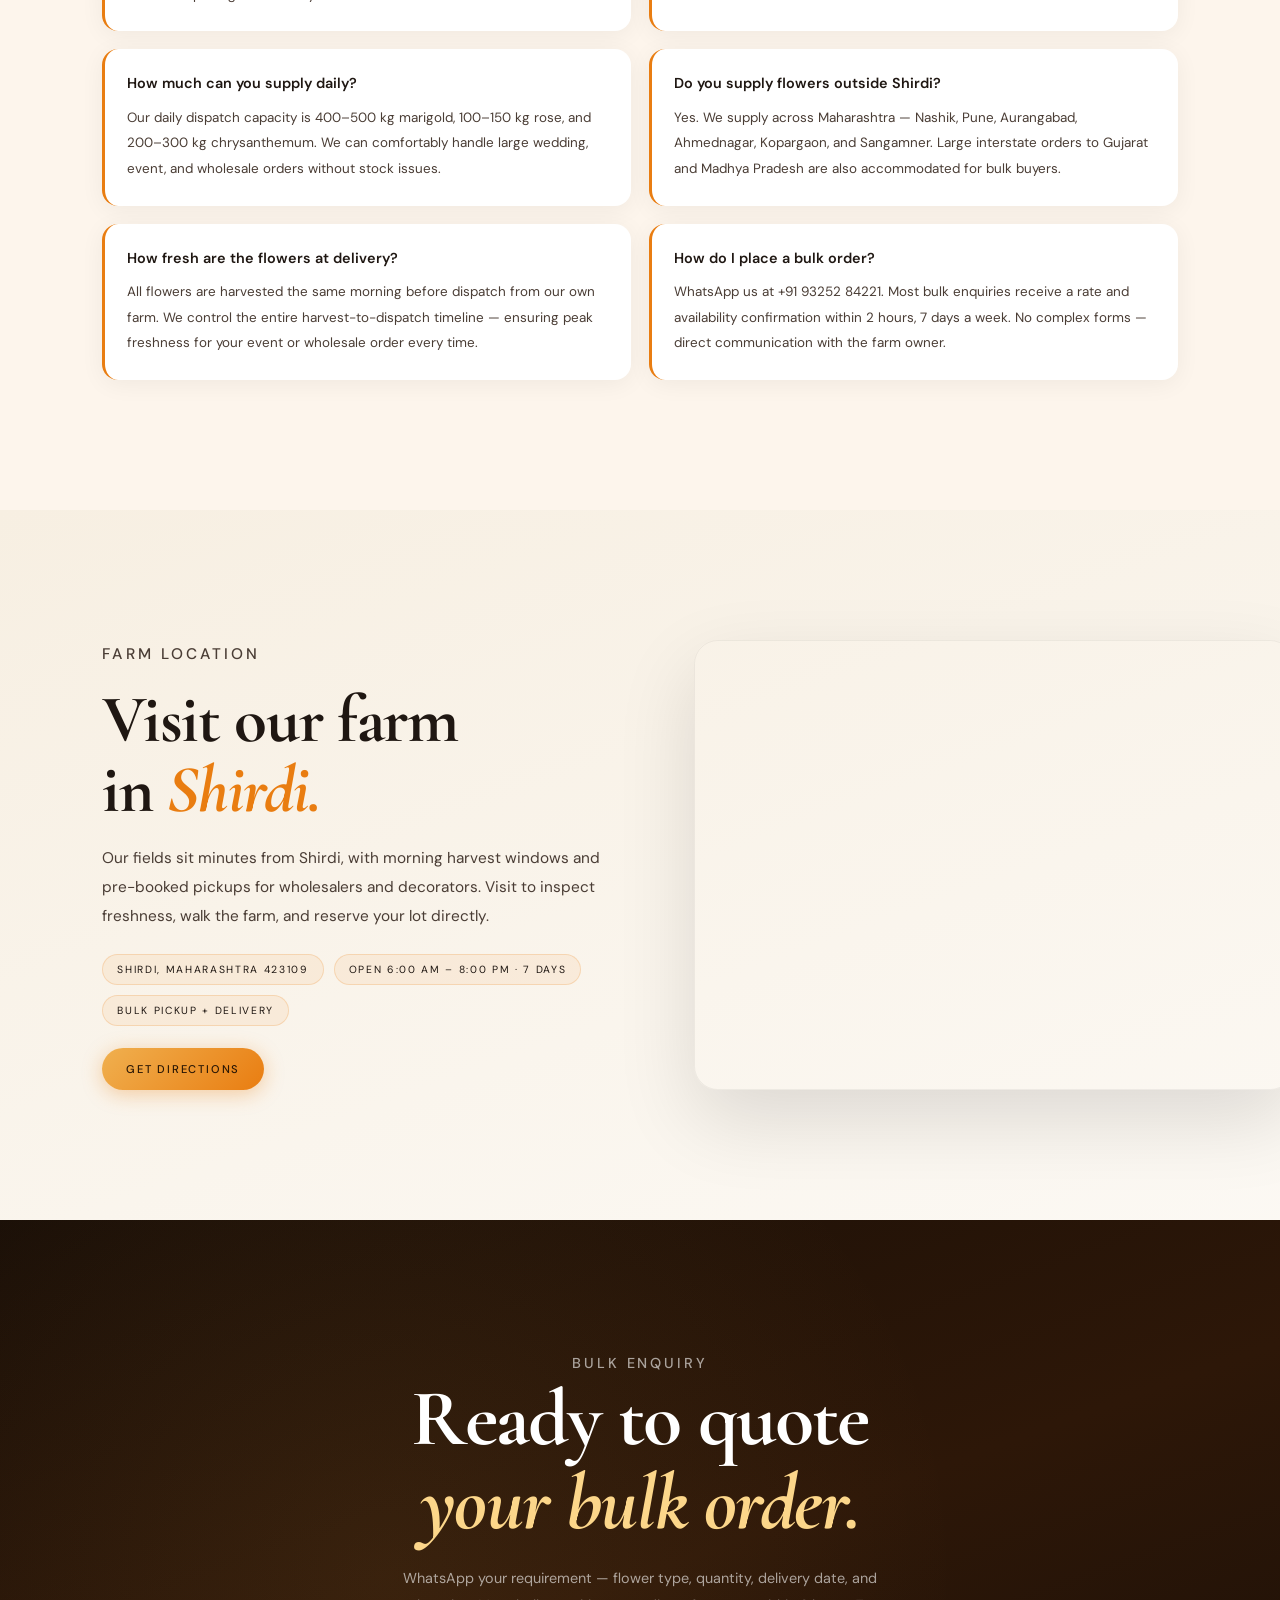
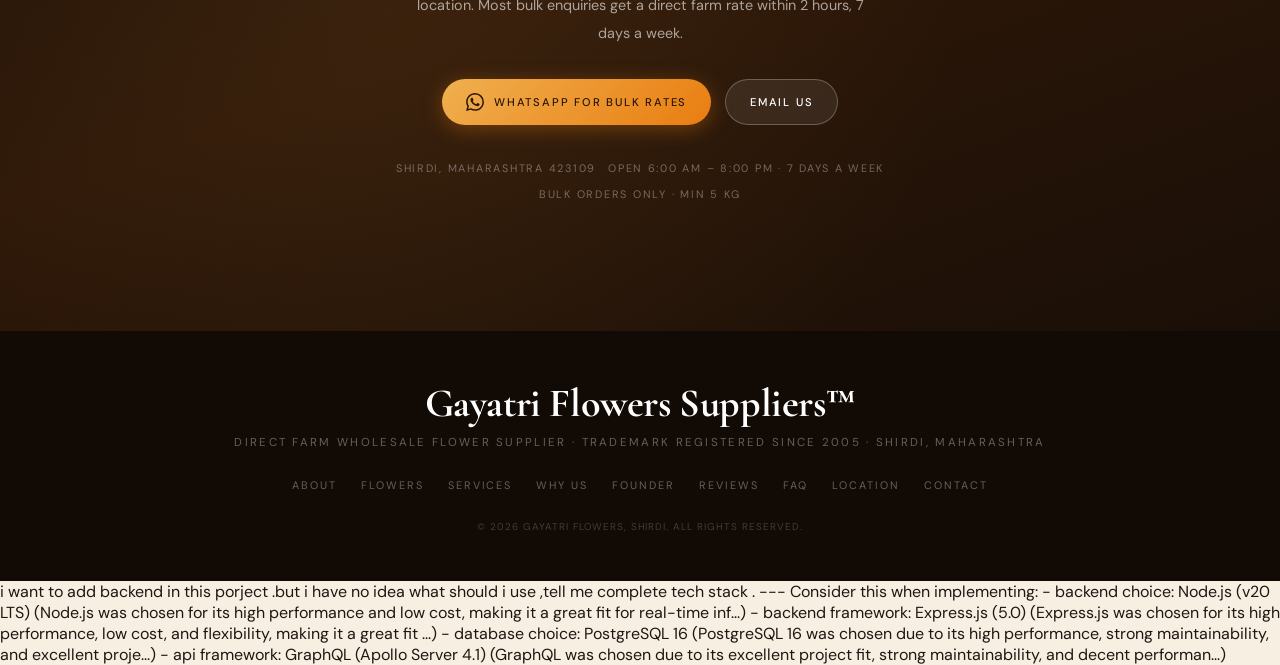
==== commit 4095125a: "changed index" ====
--- a/index.html
+++ b/index.html
@@ -63,7 +63,7 @@
        FAVICON
   ═══════════════════════════════════════════════ -->
   <link rel="icon"             href="/assets/favicon.ico" sizes="any" />
-  <link rel="icon"             href="assets/icon.jpg" type="image/svg+xml" />
+  <link rel="icon"             href="assets/icon.jpg" type="image/jpeg" />
   <link rel="apple-touch-icon" href="/assets/apple-touch-icon.png" />
 
   <!-- ═══════════════════════════════════════════════
@@ -2126,4 +2126,16 @@
     <span class="lp-city-tags">Zendu · Rose · Shevanti</span>
   </div>
   ...
-</a>  -->+</a>  -->
+
+
+
+
+i want to add backend in this porject .but i have no idea what should i use ,tell me complete tech stack .
+
+---
+Consider this when implementing:
+- backend choice: Node.js (v20 LTS) (Node.js was chosen for its high performance and low cost, making it a great fit for real-time inf...)
+- backend framework: Express.js (5.0) (Express.js was chosen for its high performance, low cost, and flexibility, making it a great fit ...)
+- database choice: PostgreSQL 16 (PostgreSQL 16 was chosen due to its high performance, strong maintainability, and excellent proje...)
+- api framework: GraphQL (Apollo Server 4.1) (GraphQL was chosen due to its excellent project fit, strong maintainability, and decent performan...)
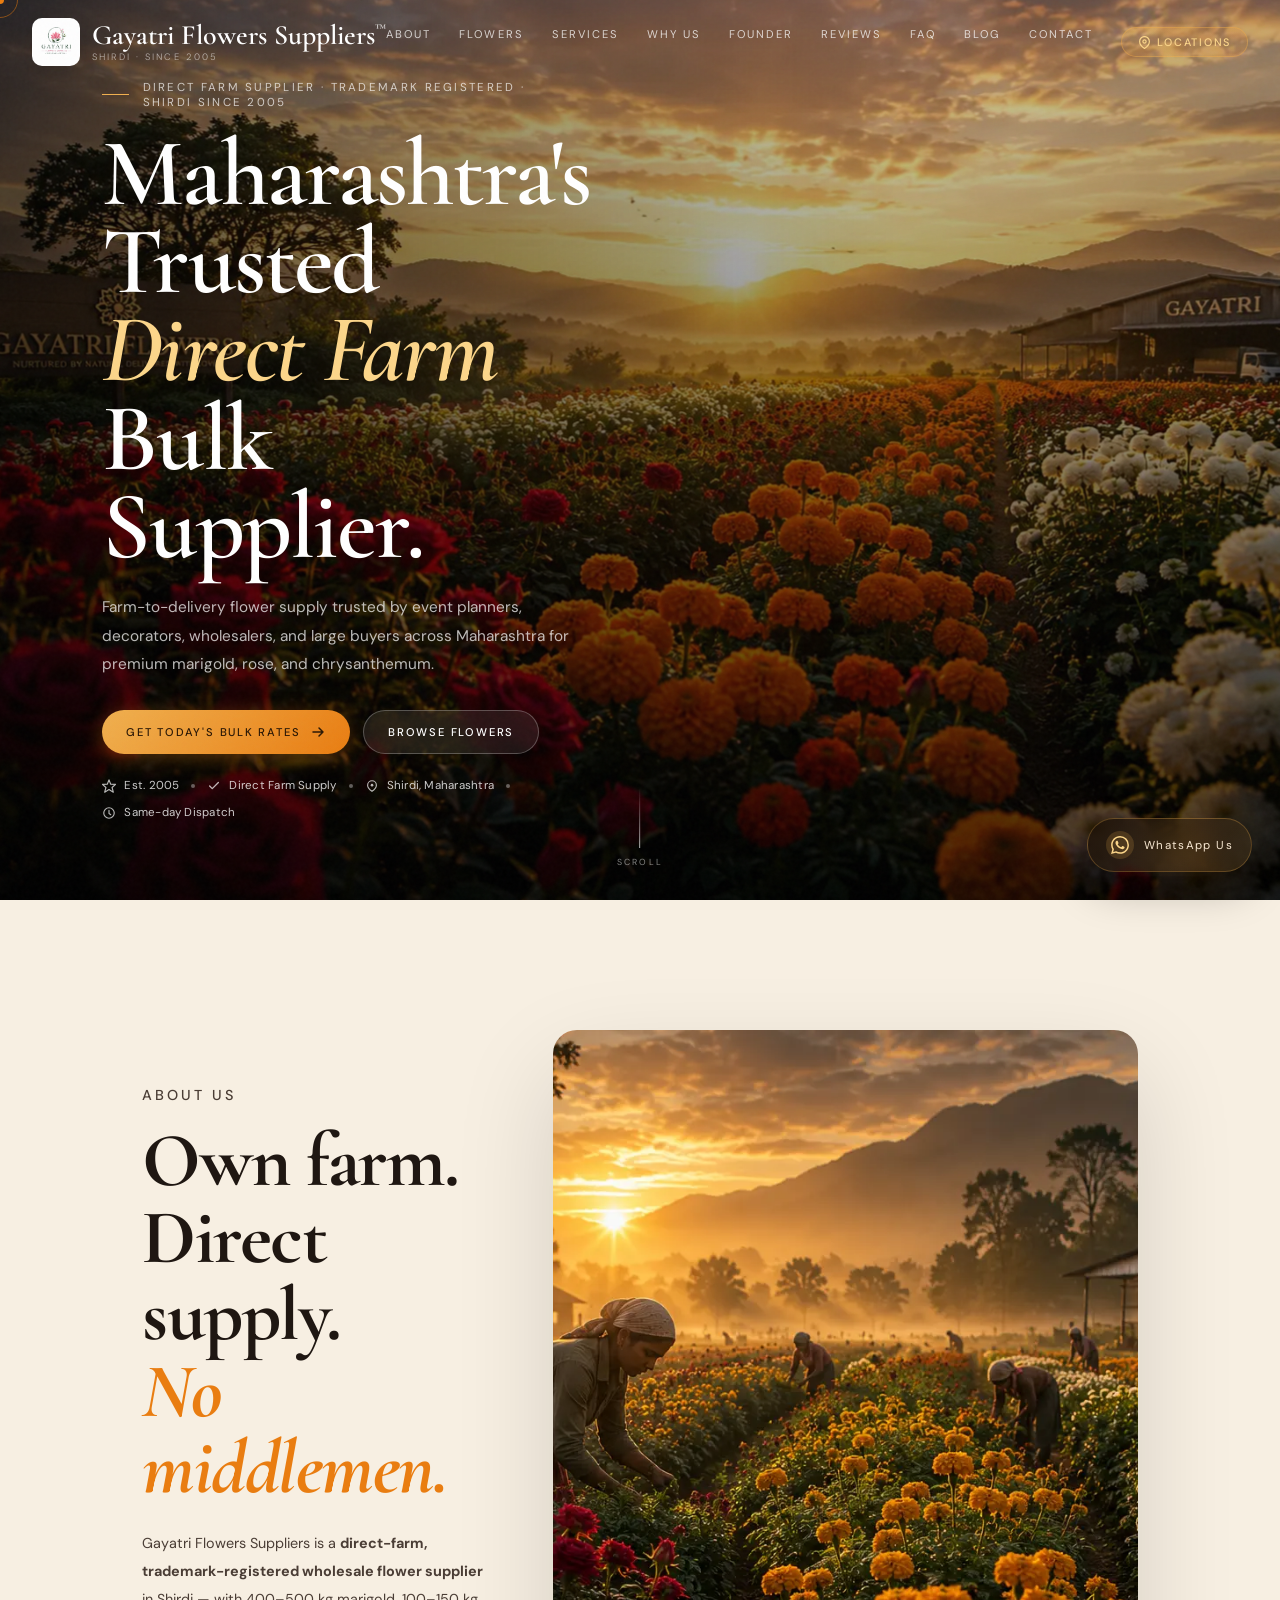
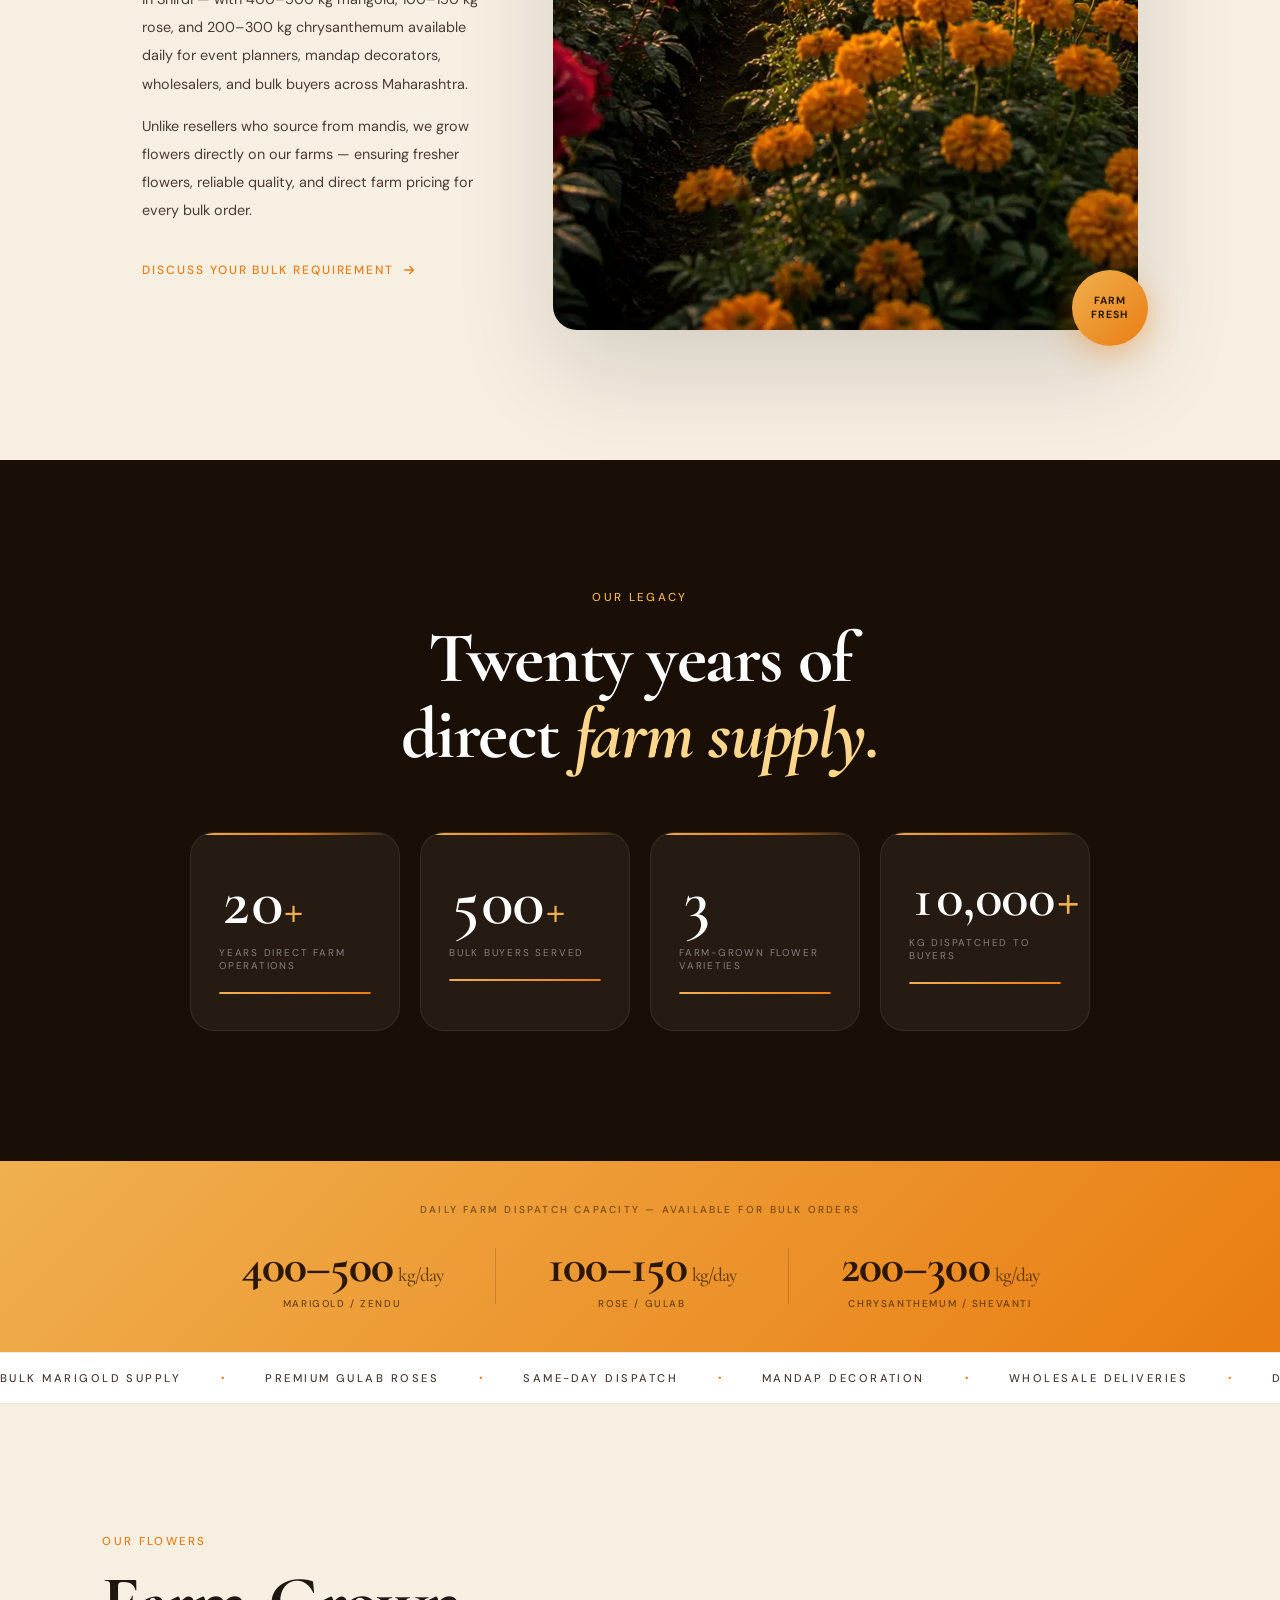
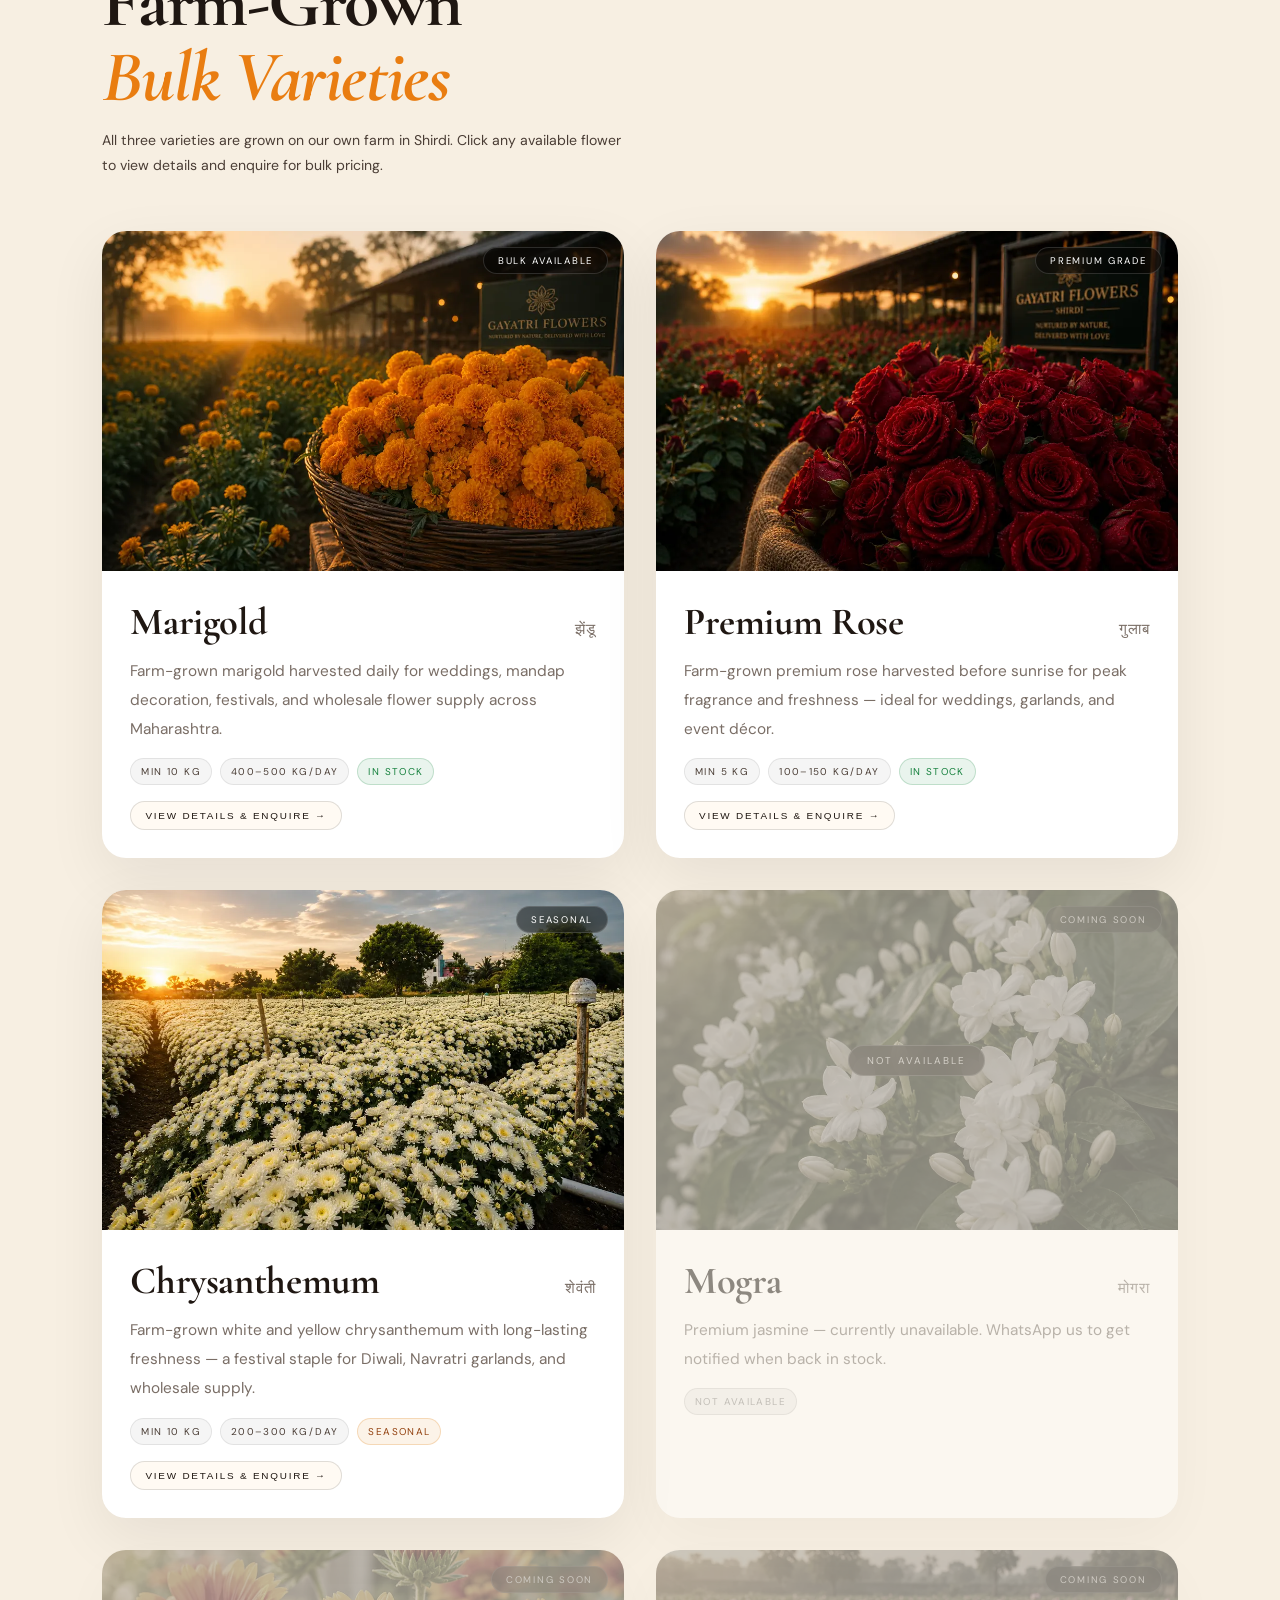
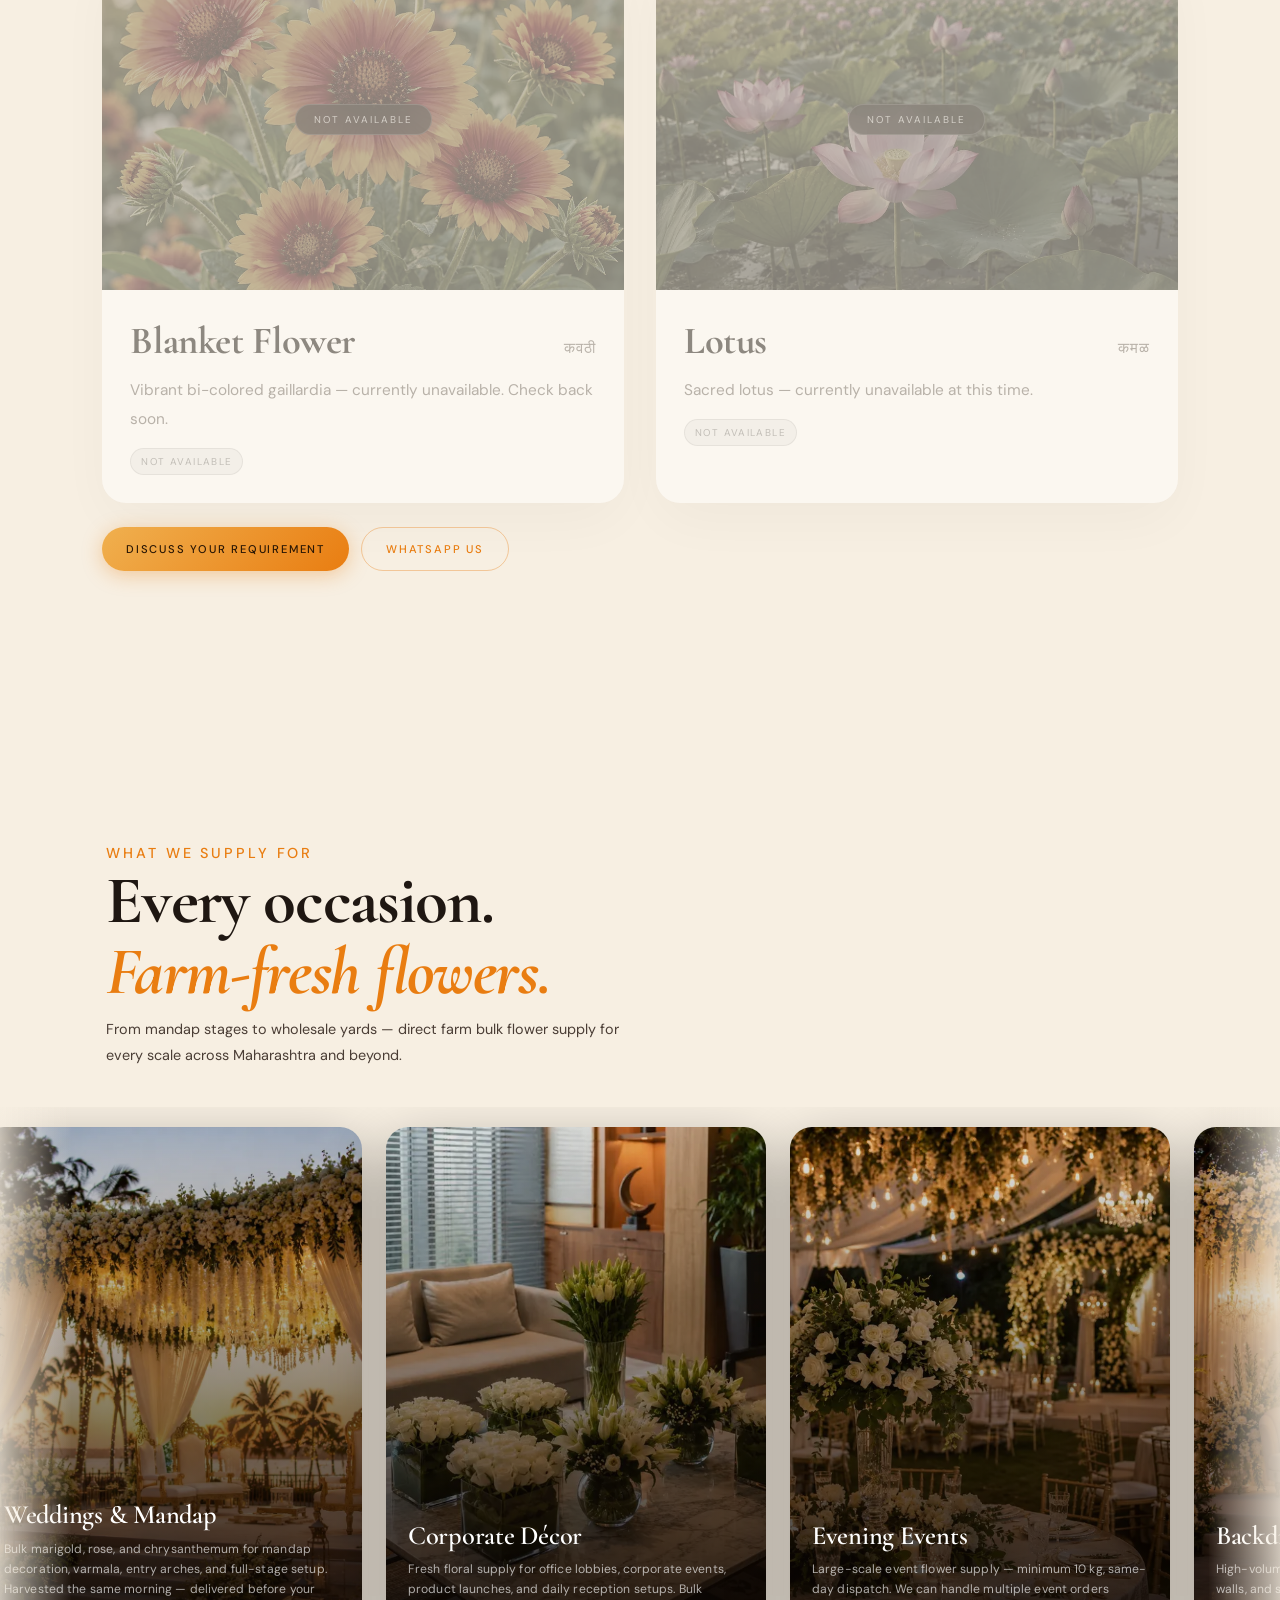
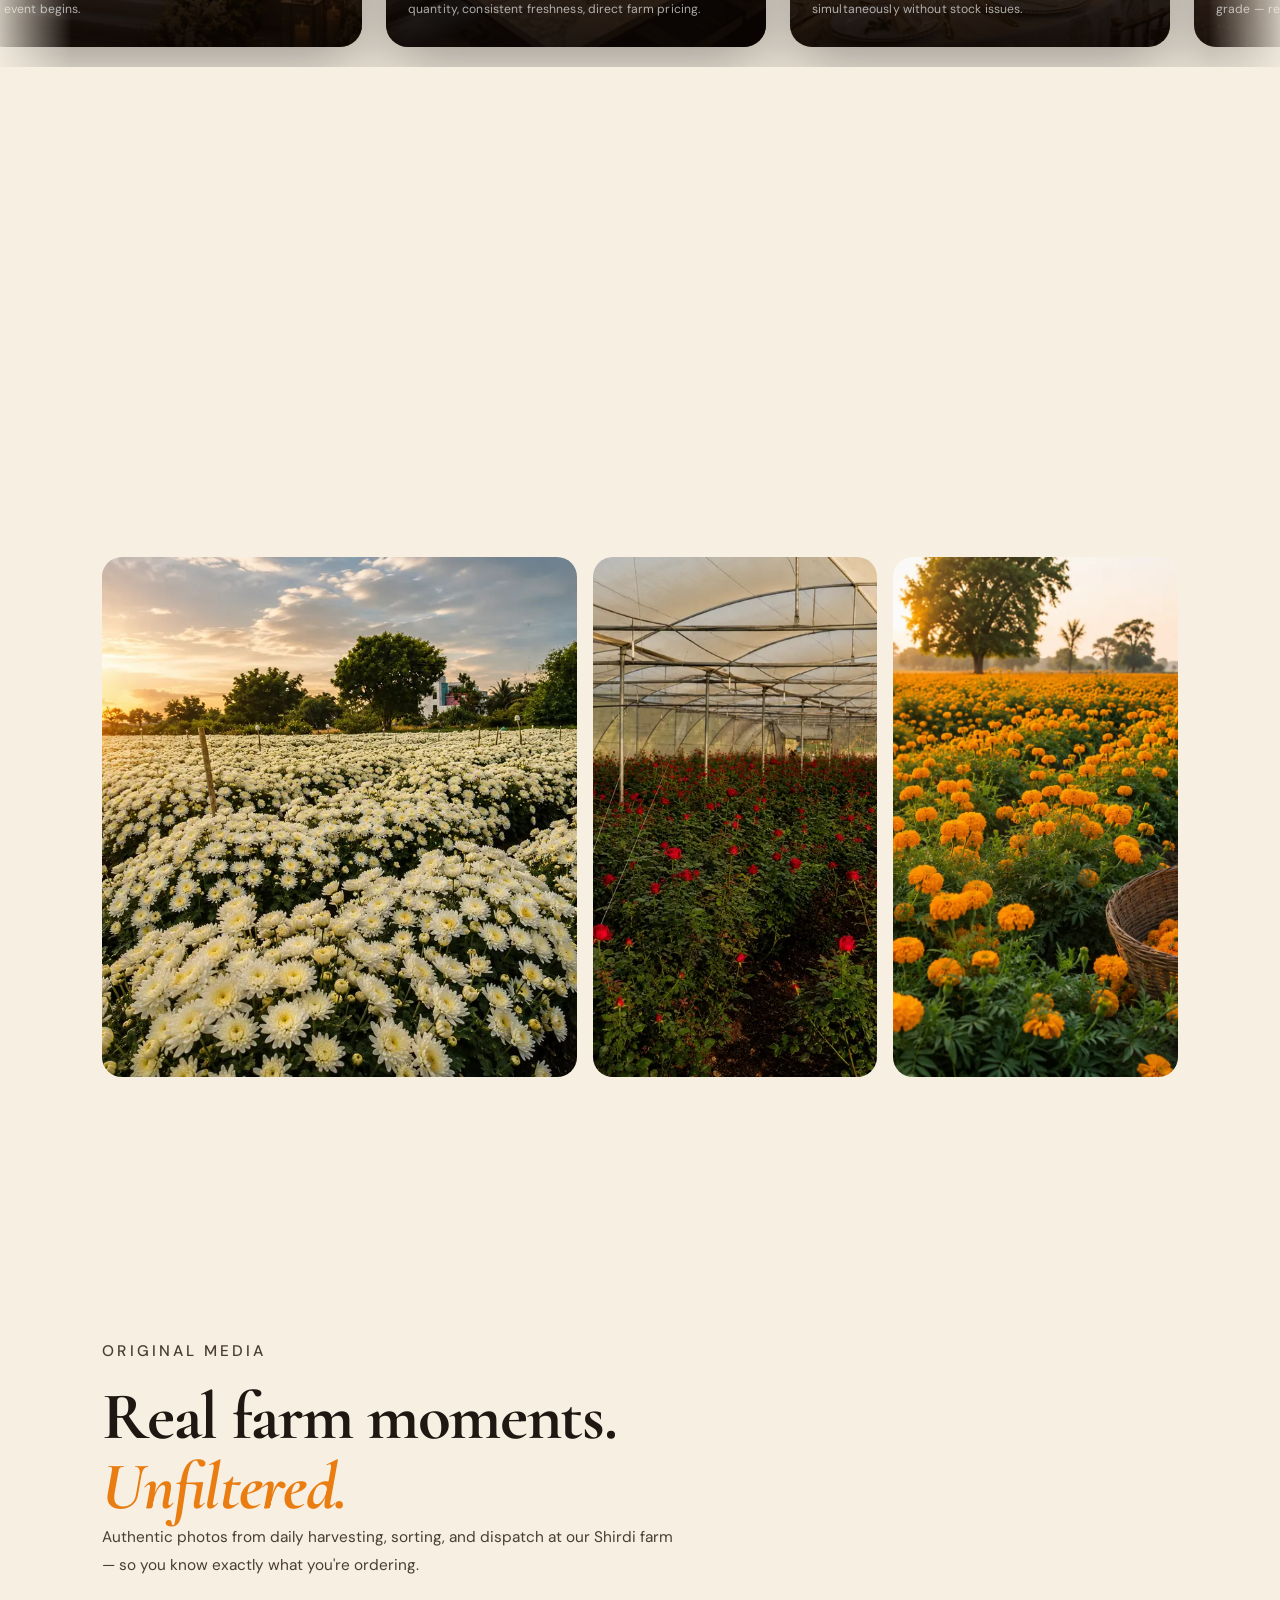
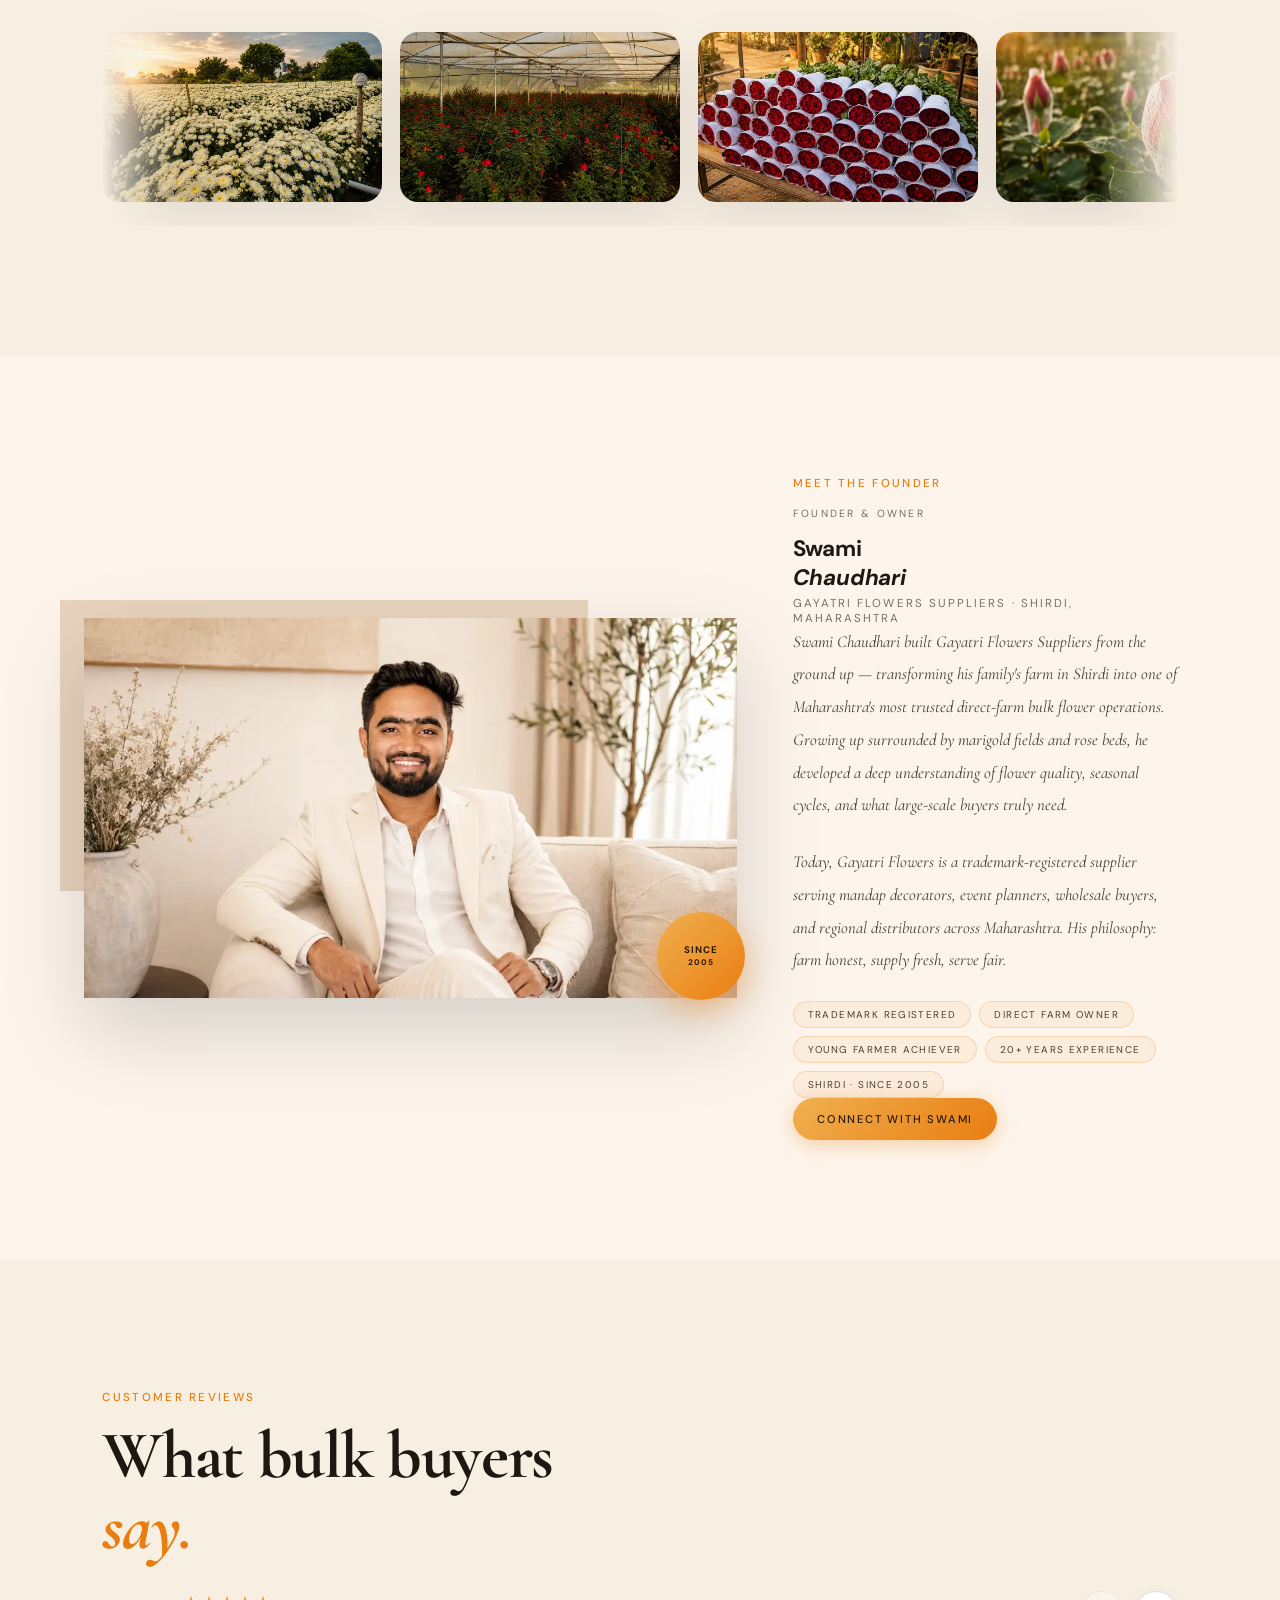
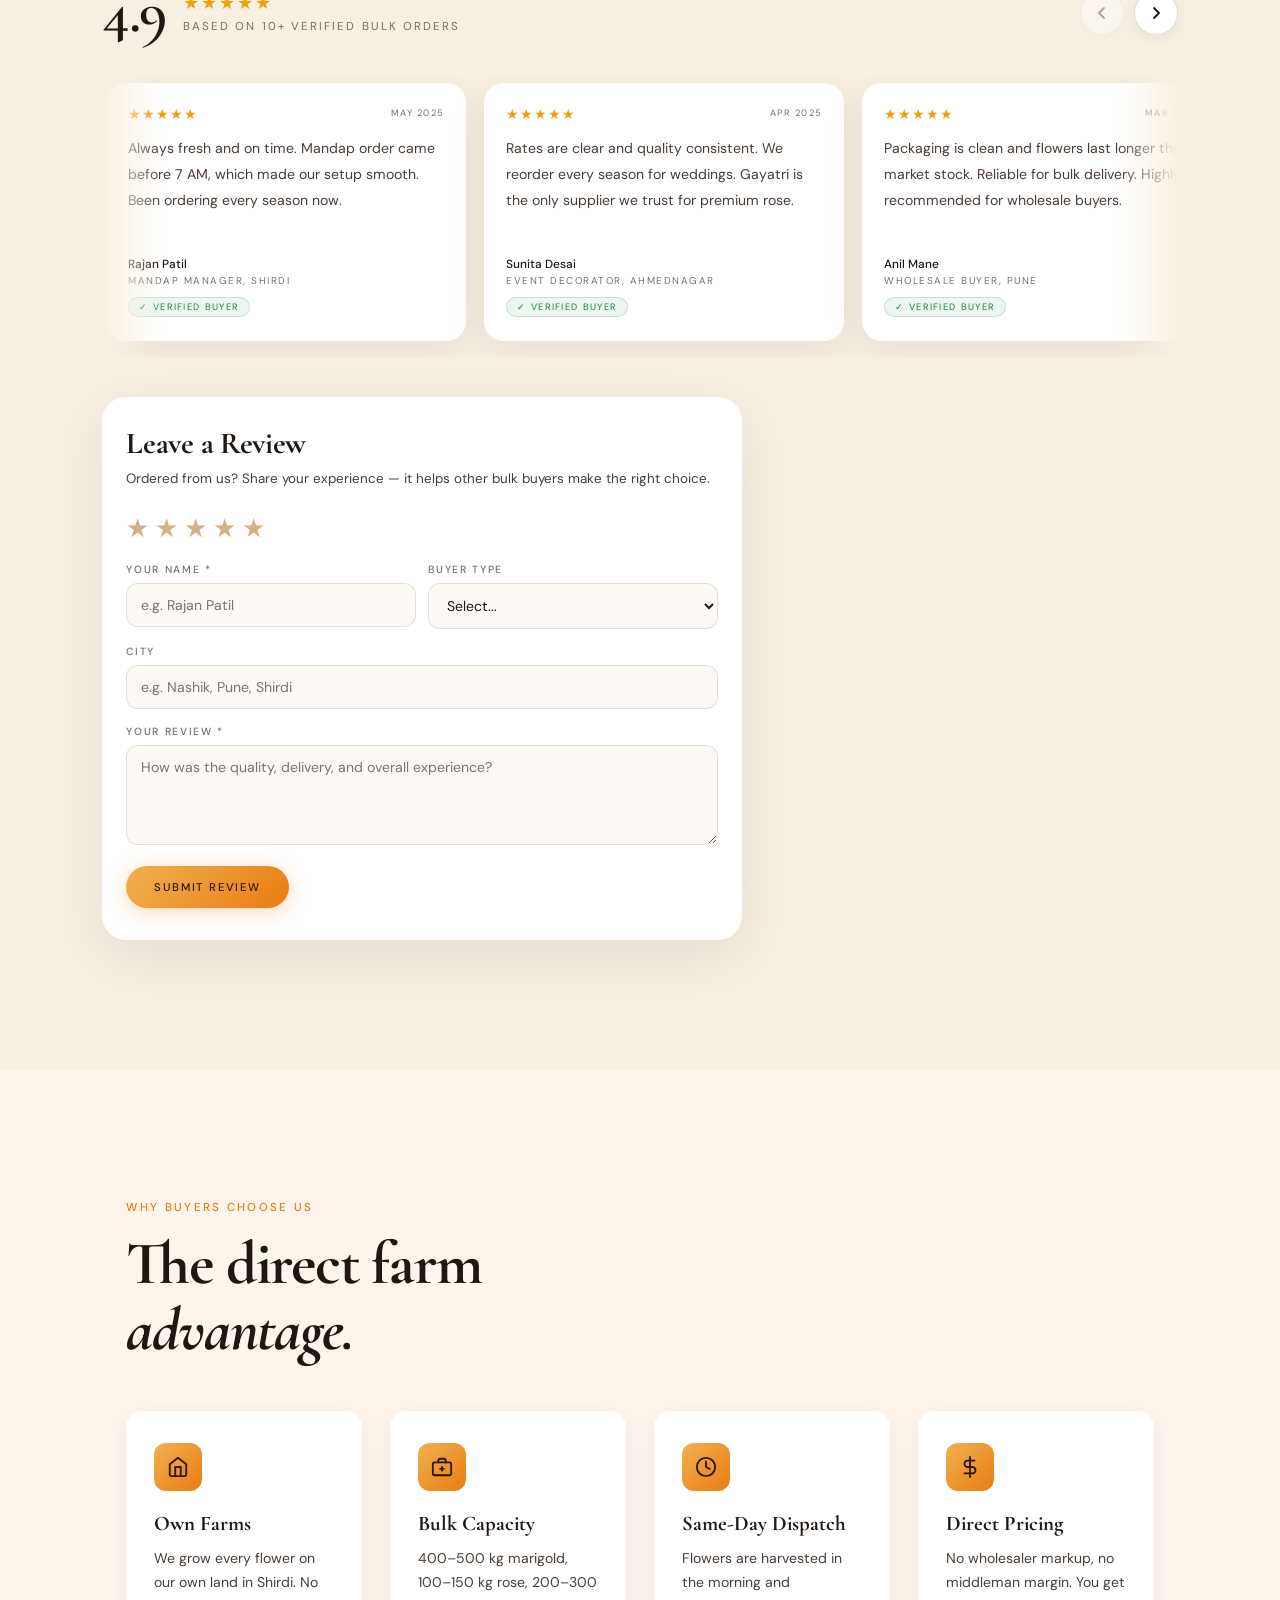
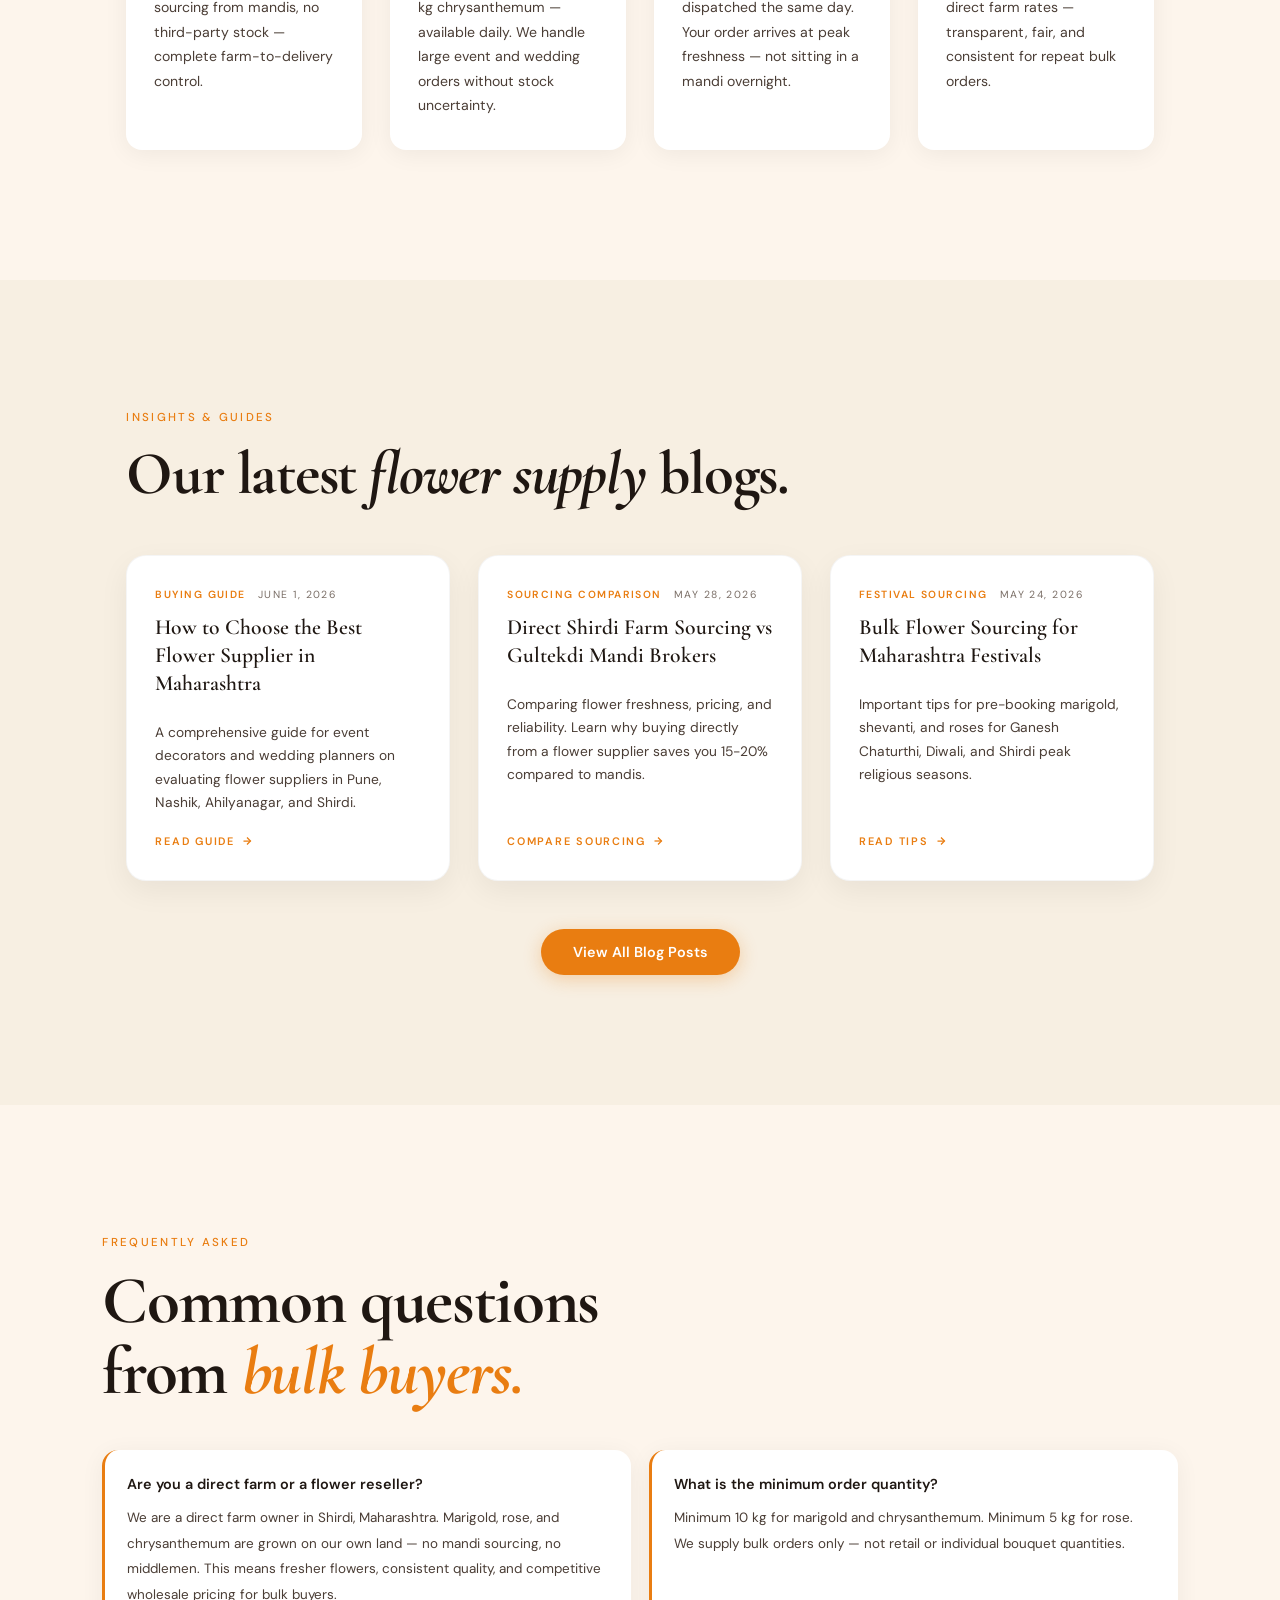
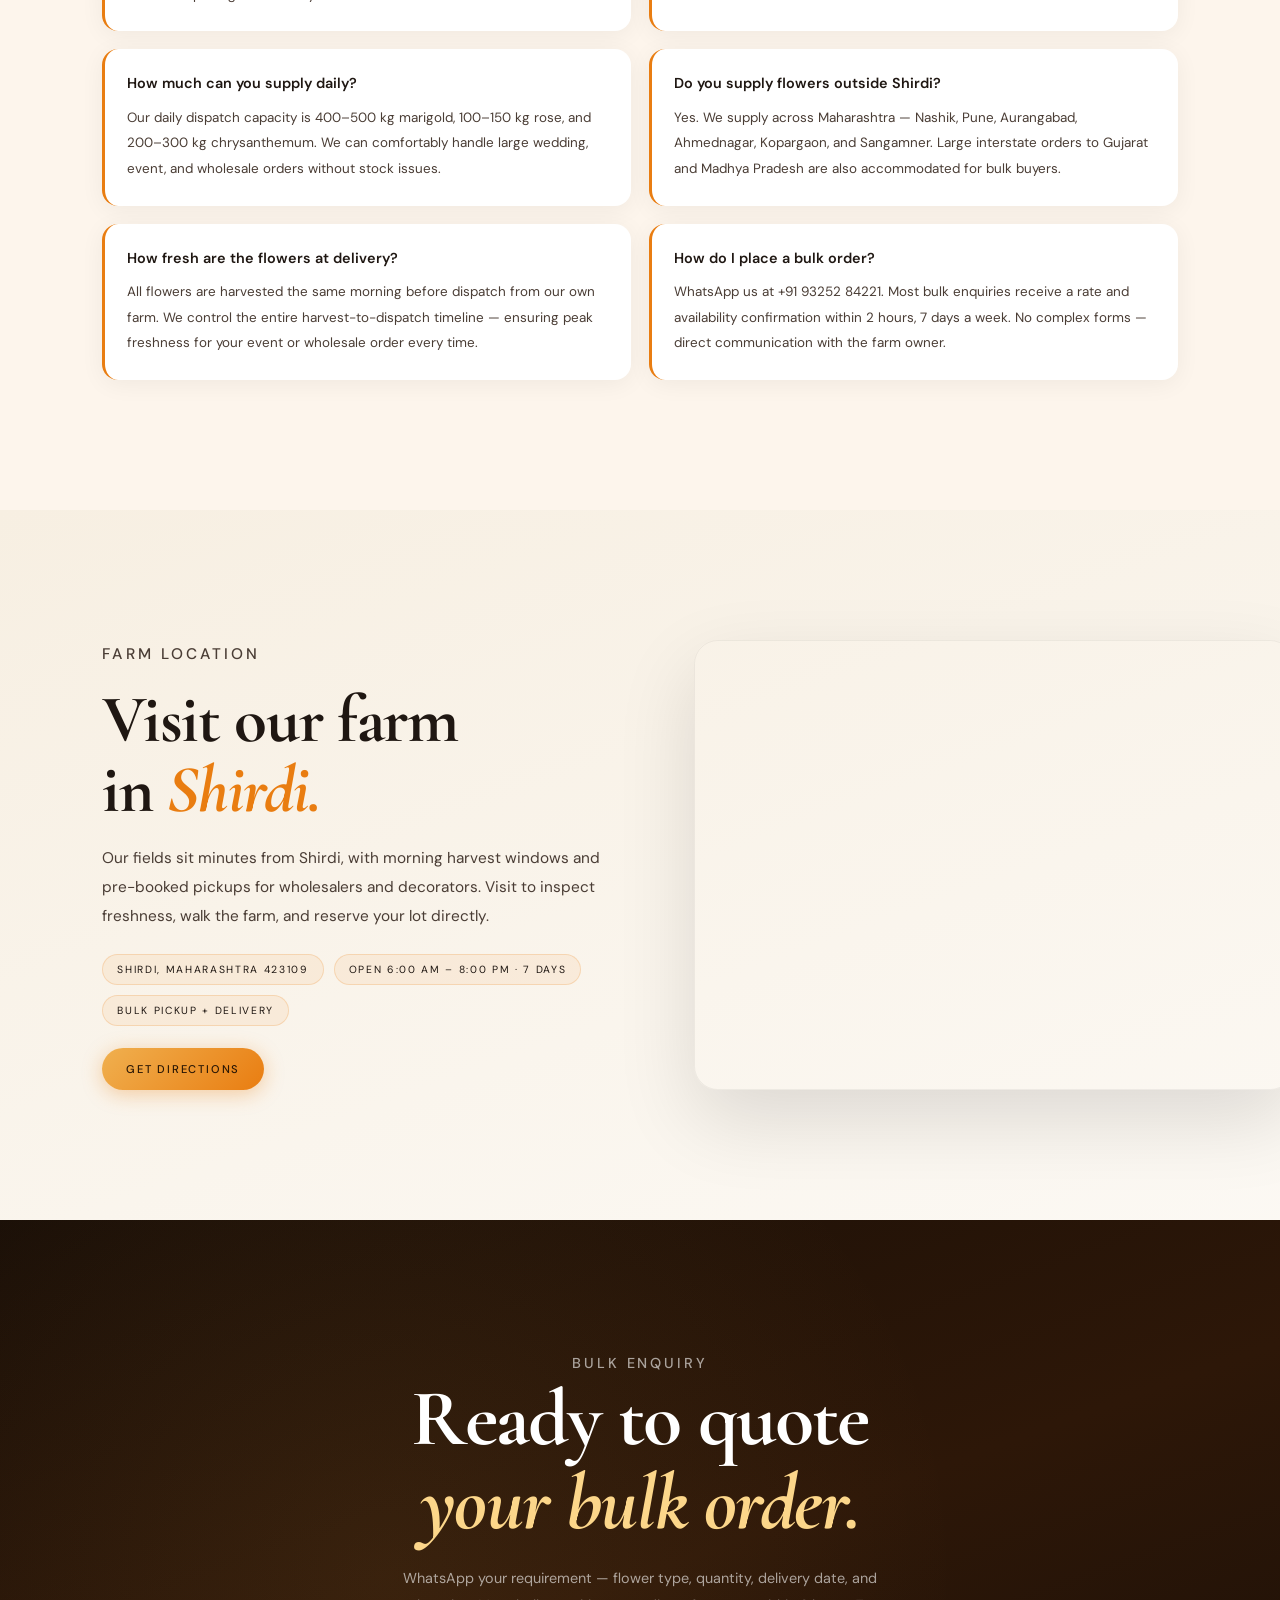
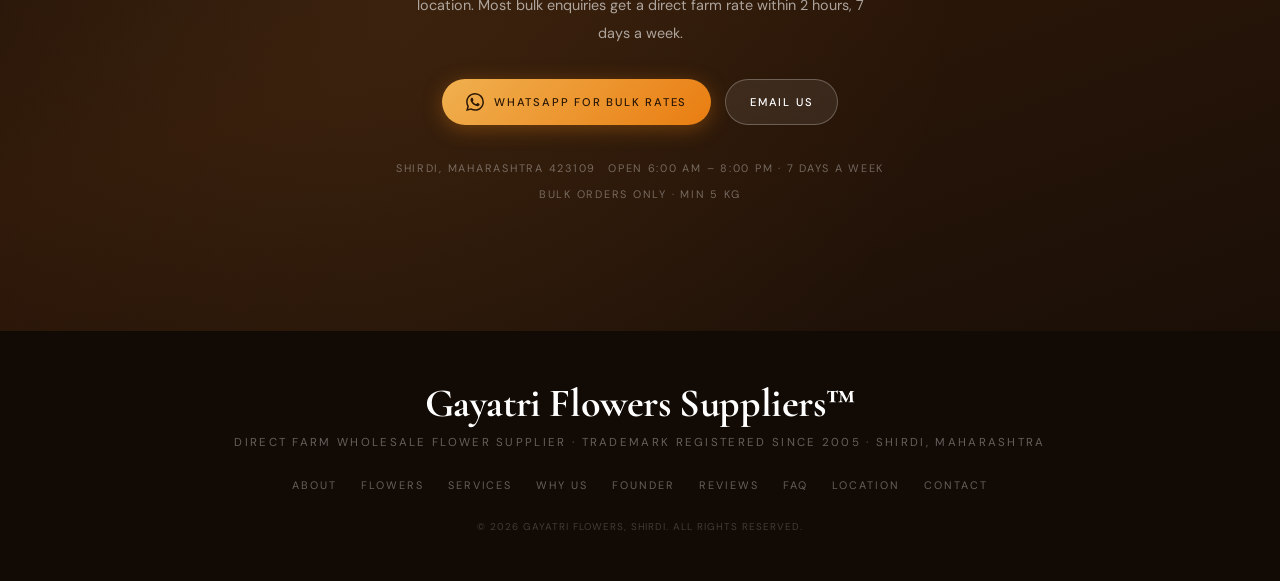
==== commit e6729279: "changed index again" ====
--- a/index.html
+++ b/index.html
@@ -1,5 +1,6 @@
 <!DOCTYPE html>
 <html lang="en">
+
 <head>
   <meta name="google-site-verification" content="JE3dsGk1FQDg5oPc0O2wQTQNhy29ziyK3sGVmU1INNA" />
   <meta charset="UTF-8" />
@@ -11,49 +12,51 @@
   ═══════════════════════════════════════════════ -->
   <title>Gayatri Flowers Suppliers | Direct Farm Bulk Flower Supplier, Shirdi</title>
 
-  <meta name="description" content="Direct farm wholesale flower supplier in Shirdi since 2005. Premium marigold, rose, and chrysanthemum for weddings, decorators, events, and bulk buyers across Maharashtra." />
-
-<meta name="author" content="Gayatri Flowers Suppliers, Shirdi, Maharashtra" />
+  <meta name="description"
+    content="Direct farm wholesale flower supplier in Shirdi since 2005. Premium marigold, rose, and chrysanthemum for weddings, decorators, events, and bulk buyers across Maharashtra." />
+
+  <meta name="author" content="Gayatri Flowers Suppliers, Shirdi, Maharashtra" />
   <meta name="robots" content="index, follow, max-image-preview:large, max-snippet:-1, max-video-preview:-1" />
   <link rel="canonical" href="https://www.gayatriflowerssuppliers.in/" />
 
   <!-- ═══════════════════════════════════════════════
        OPEN GRAPH
   ═══════════════════════════════════════════════ -->
-  <meta property="og:type"        content="website" />
-  <meta property="og:url"         content="https://www.gayatriflowerssuppliers.in/" />
-  <meta property="og:title"       content="Gayatri Flowers Suppliers — Direct Farm Bulk Flower Supplier, Shirdi Maharashtra" />
-  <meta property="og:description" content="Direct farm wholesale flower supplier in Shirdi since 2005. Marigold 400–500 kg/day, rose &amp; chrysanthemum for mandap, events, and wholesale buyers across Maharashtra. No middlemen — direct farm pricing." />
-  <meta property="og:image"       content="https://www.gayatriflowerssuppliers.in/assets/og-image.jpg" />
-  <meta property="og:image:width"  content="1200" />
+  <meta property="og:type" content="website" />
+  <meta property="og:url" content="https://www.gayatriflowerssuppliers.in/" />
+  <meta property="og:title"
+    content="Gayatri Flowers Suppliers — Direct Farm Bulk Flower Supplier, Shirdi Maharashtra" />
+  <meta property="og:description"
+    content="Direct farm wholesale flower supplier in Shirdi since 2005. Marigold 400–500 kg/day, rose &amp; chrysanthemum for mandap, events, and wholesale buyers across Maharashtra. No middlemen — direct farm pricing." />
+  <meta property="og:image" content="https://www.gayatriflowerssuppliers.in/assets/og-image.jpg" />
+  <meta property="og:image:width" content="1200" />
   <meta property="og:image:height" content="630" />
-  <meta property="og:image:alt"   content="Gayatri Flowers Suppliers — Direct Farm Bulk Flower Supplier, Shirdi" />
-  <meta property="og:locale"      content="en_IN" />
-  <meta property="og:site_name"   content="Gayatri Flowers Suppliers" />
+  <meta property="og:image:alt" content="Gayatri Flowers Suppliers — Direct Farm Bulk Flower Supplier, Shirdi" />
+  <meta property="og:locale" content="en_IN" />
+  <meta property="og:site_name" content="Gayatri Flowers Suppliers" />
 
   <!-- ═══════════════════════════════════════════════
        TWITTER CARD
   ═══════════════════════════════════════════════ -->
-  <meta name="twitter:card"        content="summary_large_image" />
-  <meta name="twitter:title"       content="Gayatri Flowers Suppliers — Direct Farm Bulk Flower Supplier, Shirdi" />
-  <meta name="twitter:description" content="Direct farm wholesale marigold 400–500 kg/day, rose &amp; chrysanthemum from Shirdi since 2005. Maharashtra's trusted bulk flower supply." />
-  <meta name="twitter:image"       content="https://www.gayatriflowerssuppliers.in/assets/og-image.jpg" />
+  <meta name="twitter:card" content="summary_large_image" />
+  <meta name="twitter:title" content="Gayatri Flowers Suppliers — Direct Farm Bulk Flower Supplier, Shirdi" />
+  <meta name="twitter:description"
+    content="Direct farm wholesale marigold 400–500 kg/day, rose &amp; chrysanthemum from Shirdi since 2005. Maharashtra's trusted bulk flower supply." />
+  <meta name="twitter:image" content="https://www.gayatriflowerssuppliers.in/assets/og-image.jpg" />
 
   <!-- ═══════════════════════════════════════════════
        GEO TARGETING
   ═══════════════════════════════════════════════ -->
-  <meta name="geo.region"    content="IN-MH" />
+  <meta name="geo.region" content="IN-MH" />
   <meta name="geo.placename" content="Shirdi, Ahilyanagar, Maharashtra" />
-  <meta name="geo.position"  content="19.7646;74.4765" />
-  <meta name="ICBM"          content="19.7646, 74.4765" />
+  <meta name="geo.position" content="19.7646;74.4765" />
+  <meta name="ICBM" content="19.7646, 74.4765" />
 
   <!-- ═══════════════════════════════════════════════
        RESOURCE HINTS
   ═══════════════════════════════════════════════ -->
-  <link rel="preload" as="image"
-    href="assets/hero-bg.webp"
-    imagesrcset="assets/hero-mobile.webp 768w, assets/hero-bg.webp 1920w"
-    imagesizes="(max-width:768px) 100vw, 100vw"
+  <link rel="preload" as="image" href="assets/hero-bg.webp"
+    imagesrcset="assets/hero-mobile.webp 768w, assets/hero-bg.webp 1920w" imagesizes="(max-width:768px) 100vw, 100vw"
     fetchpriority="high" />
 
   <link rel="preconnect" href="https://fonts.googleapis.com" />
@@ -62,8 +65,8 @@
   <!-- ═══════════════════════════════════════════════
        FAVICON
   ═══════════════════════════════════════════════ -->
-  <link rel="icon"             href="/assets/favicon.ico" sizes="any" />
-  <link rel="icon"             href="assets/icon.jpg" type="image/jpeg" />
+  <link rel="icon" href="/assets/favicon.ico" sizes="any" />
+  <link rel="icon" href="assets/icon.jpg" type="image/jpeg" />
   <link rel="apple-touch-icon" href="/assets/apple-touch-icon.png" />
 
   <!-- ═══════════════════════════════════════════════
@@ -235,212 +238,806 @@
   <!-- ═══════════════════════════════════════════════
        FONTS
   ═══════════════════════════════════════════════ -->
-  <link rel="preload" as="style" href="https://fonts.googleapis.com/css2?family=Cormorant+Garamond:ital,wght@0,400;0,500;0,600;0,700;1,400;1,600&family=DM+Sans:ital,wght@0,300;0,400;0,500;0,600;1,400&display=swap" />
-  <link rel="stylesheet" href="https://fonts.googleapis.com/css2?family=Cormorant+Garamond:ital,wght@0,400;0,500;0,600;0,700;1,400;1,600&family=DM+Sans:ital,wght@0,300;0,400;0,500;0,600;1,400&display=swap" media="print" onload="this.media='all'" />
+  <link rel="preload" as="style"
+    href="https://fonts.googleapis.com/css2?family=Cormorant+Garamond:ital,wght@0,400;0,500;0,600;0,700;1,400;1,600&family=DM+Sans:ital,wght@0,300;0,400;0,500;0,600;1,400&display=swap" />
+  <link rel="stylesheet"
+    href="https://fonts.googleapis.com/css2?family=Cormorant+Garamond:ital,wght@0,400;0,500;0,600;0,700;1,400;1,600&family=DM+Sans:ital,wght@0,300;0,400;0,500;0,600;1,400&display=swap"
+    media="print" onload="this.media='all'" />
   <noscript>
-    <link rel="stylesheet" href="https://fonts.googleapis.com/css2?family=Cormorant+Garamond:ital,wght@0,400;0,500;0,600;0,700;1,400;1,600&family=DM+Sans:ital,wght@0,300;0,400;0,500;0,600;1,400&display=swap" />
+    <link rel="stylesheet"
+      href="https://fonts.googleapis.com/css2?family=Cormorant+Garamond:ital,wght@0,400;0,500;0,600;0,700;1,400;1,600&family=DM+Sans:ital,wght@0,300;0,400;0,500;0,600;1,400&display=swap" />
   </noscript>
 
   <link rel="stylesheet" href="style.css" />
 
   <style>
     /* ── UNAVAILABLE CARD ──────────────────────────── */
-    .flower-card.unavailable { opacity:.48; pointer-events:none; filter:grayscale(.55); }
-    .flower-card.unavailable .flower-view-btn { display:none; }
-    .fmeta.avail-unavailable { background:rgba(100,100,100,.1); border-color:rgba(100,100,100,.2); color:#888; }
+    .flower-card.unavailable {
+      opacity: .48;
+      pointer-events: none;
+      filter: grayscale(.55);
+    }
+
+    .flower-card.unavailable .flower-view-btn {
+      display: none;
+    }
+
+    .fmeta.avail-unavailable {
+      background: rgba(100, 100, 100, .1);
+      border-color: rgba(100, 100, 100, .2);
+      color: #888;
+    }
+
     .unavail-overlay {
-      position:absolute; inset:0;
-      background:rgba(15,10,5,.38);
-      display:flex; align-items:center; justify-content:center;
-      z-index:2;
-    }
+      position: absolute;
+      inset: 0;
+      background: rgba(15, 10, 5, .38);
+      display: flex;
+      align-items: center;
+      justify-content: center;
+      z-index: 2;
+    }
+
     .unavail-badge {
-      background:rgba(20,13,5,.78); backdrop-filter:blur(10px);
-      border:1px solid rgba(255,255,255,.15);
-      color:rgba(255,255,255,.65);
-      font-size:.62rem; text-transform:uppercase; letter-spacing:.2em;
-      padding:8px 18px; border-radius:999px;
+      background: rgba(20, 13, 5, .78);
+      backdrop-filter: blur(10px);
+      border: 1px solid rgba(255, 255, 255, .15);
+      color: rgba(255, 255, 255, .65);
+      font-size: .62rem;
+      text-transform: uppercase;
+      letter-spacing: .2em;
+      padding: 8px 18px;
+      border-radius: 999px;
     }
 
     /* ── SERVICES SECTION ──────────────────────────── */
-    .services { background:var(--bg); }
-    .services-header { text-align:left; margin:0 auto 38px; max-width:1100px; padding:0 4px; }
-    .services-header h2 { font-family:var(--font-serif); font-size:clamp(2.4rem,6vw,4.2rem); color:var(--text); line-height:1.05; letter-spacing:-.02em; }
-    .services-header h2 em { font-style:italic; color:var(--orange); }
-    .services-header .section-tag { color:var(--orange); }
-    .services-header p { color:var(--text-soft); font-size:.9rem; line-height:1.8; max-width:52ch; margin:.6rem 0 0; }
+    .services {
+      background: var(--bg);
+    }
+
+    .services-header {
+      text-align: left;
+      margin: 0 auto 38px;
+      max-width: 1100px;
+      padding: 0 4px;
+    }
+
+    .services-header h2 {
+      font-family: var(--font-serif);
+      font-size: clamp(2.4rem, 6vw, 4.2rem);
+      color: var(--text);
+      line-height: 1.05;
+      letter-spacing: -.02em;
+    }
+
+    .services-header h2 em {
+      font-style: italic;
+      color: var(--orange);
+    }
+
+    .services-header .section-tag {
+      color: var(--orange);
+    }
+
+    .services-header p {
+      color: var(--text-soft);
+      font-size: .9rem;
+      line-height: 1.8;
+      max-width: 52ch;
+      margin: .6rem 0 0;
+    }
 
     /* ── FOUNDER SECTION ──────────────────────────── */
-    .founder { background:#fdf5ec; position:relative; overflow:hidden; }
-    .founder.section { padding:72px 24px; }
-    .founder-inner { display:grid; grid-template-columns:1fr; gap:40px; align-items:center; max-width:1160px; margin:0 auto; }
-    @media(min-width:780px){ .founder-inner { grid-template-columns:1.4fr 1fr; gap:0; } }
-    .founder-photo-wrap { position:relative; padding:18px 0 18px 24px; }
-    @media(max-width:779px){ .founder-photo-wrap { padding:14px 16px 24px 16px; } }
+    .founder {
+      background: #fdf5ec;
+      position: relative;
+      overflow: hidden;
+    }
+
+    .founder.section {
+      padding: 72px 24px;
+    }
+
+    .founder-inner {
+      display: grid;
+      grid-template-columns: 1fr;
+      gap: 40px;
+      align-items: center;
+      max-width: 1160px;
+      margin: 0 auto;
+    }
+
+    @media(min-width:780px) {
+      .founder-inner {
+        grid-template-columns: 1.4fr 1fr;
+        gap: 0;
+      }
+    }
+
+    .founder-photo-wrap {
+      position: relative;
+      padding: 18px 0 18px 24px;
+    }
+
+    @media(max-width:779px) {
+      .founder-photo-wrap {
+        padding: 14px 16px 24px 16px;
+      }
+    }
+
     .founder-photo-wrap::before {
-      content:''; position:absolute; top:0; left:0;
-      width:78%; height:70%;
-      background:#e8d4be;
-      border-radius:0 0 32px 0; z-index:0;
-    }
+      content: '';
+      position: absolute;
+      top: 0;
+      left: 0;
+      width: 78%;
+      height: 70%;
+      background: #e8d4be;
+      border-radius: 0 0 32px 0;
+      z-index: 0;
+    }
+
     .founder-photo {
-      position:relative; z-index:1; width:100%;
-      height:clamp(260px,30vw,380px);
-      object-fit:cover; object-position:center top;
-      border-radius:0; display:block;
-      box-shadow:0 32px 80px rgba(0,0,0,.16);
-    }
+      position: relative;
+      z-index: 1;
+      width: 100%;
+      height: clamp(260px, 30vw, 380px);
+      object-fit: cover;
+      object-position: center top;
+      border-radius: 0;
+      display: block;
+      box-shadow: 0 32px 80px rgba(0, 0, 0, .16);
+    }
+
     .founder-photo-placeholder {
-      position:relative; z-index:1; width:100%;
-      height:clamp(260px,30vw,380px);
-      background:linear-gradient(160deg,#e8d0b4,#d4b892);
-      display:flex; flex-direction:column; align-items:center; justify-content:center; gap:14px;
-    }
-    .founder-photo-placeholder svg { opacity:.3; }
-    .founder-photo-placeholder span { font-size:.65rem; text-transform:uppercase; letter-spacing:.18em; color:rgba(80,50,20,.5); text-align:center; padding:0 24px; line-height:1.8; }
+      position: relative;
+      z-index: 1;
+      width: 100%;
+      height: clamp(260px, 30vw, 380px);
+      background: linear-gradient(160deg, #e8d0b4, #d4b892);
+      display: flex;
+      flex-direction: column;
+      align-items: center;
+      justify-content: center;
+      gap: 14px;
+    }
+
+    .founder-photo-placeholder svg {
+      opacity: .3;
+    }
+
+    .founder-photo-placeholder span {
+      font-size: .65rem;
+      text-transform: uppercase;
+      letter-spacing: .18em;
+      color: rgba(80, 50, 20, .5);
+      text-align: center;
+      padding: 0 24px;
+      line-height: 1.8;
+    }
+
     .founder-year-badge {
-      position:absolute; bottom:16px; right:-8px; z-index:2;
-      background:linear-gradient(135deg,var(--gold),var(--orange));
-      color:#2a1705; border-radius:50%; width:88px; height:88px;
-      display:flex; flex-direction:column; align-items:center; justify-content:center;
-      font-size:.6rem; font-weight:700; text-transform:uppercase; letter-spacing:.1em; line-height:1.5;
-      box-shadow:0 10px 32px rgba(233,125,17,.45);
-      animation:floatBadge 3.2s ease-in-out infinite;
-    }
-    .founder-text { padding:48px 40px 48px 56px; background:#fdf5ec; }
-    @media(max-width:779px){ .founder-text { padding:0 20px 24px; } }
-    .founder-label { font-size:.65rem; text-transform:uppercase; letter-spacing:.22em; color:var(--muted); margin-bottom:14px; display:block; }
-    .founder-headline { font-family:var(--font-serif); font-style:italic; font-size:clamp(2rem,4.5vw,3.2rem); line-height:1.15; letter-spacing:-.01em; color:var(--text-soft); margin-bottom:28px; }
-    .founder-headline strong { font-style:normal; font-weight:700; color:var(--text); }
-    .founder-bio { font-family:var(--font-serif); font-style:italic; font-size:1.05rem; line-height:1.95; color:var(--text-soft); margin-bottom:24px; }
-    .founder-sig { margin-top:8px; }
-    .founder-name { font-family:var(--font-sans); font-size:1.4rem; font-weight:700; color:var(--text); letter-spacing:-.01em; margin-bottom:4px; display:block; }
-    .founder-title { font-size:.72rem; letter-spacing:.18em; text-transform:uppercase; color:var(--muted); display:block; }
-    .founder-tags { display:flex; flex-wrap:wrap; gap:8px; margin-top:24px; }
-    .founder-tag { padding:6px 14px; border-radius:999px; border:1px solid rgba(233,125,17,.22); background:rgba(233,125,17,.07); font-size:.62rem; text-transform:uppercase; letter-spacing:.14em; color:var(--text-soft); }
-    .founder-stat-row { display:none; }
+      position: absolute;
+      bottom: 16px;
+      right: -8px;
+      z-index: 2;
+      background: linear-gradient(135deg, var(--gold), var(--orange));
+      color: #2a1705;
+      border-radius: 50%;
+      width: 88px;
+      height: 88px;
+      display: flex;
+      flex-direction: column;
+      align-items: center;
+      justify-content: center;
+      font-size: .6rem;
+      font-weight: 700;
+      text-transform: uppercase;
+      letter-spacing: .1em;
+      line-height: 1.5;
+      box-shadow: 0 10px 32px rgba(233, 125, 17, .45);
+      animation: floatBadge 3.2s ease-in-out infinite;
+    }
+
+    .founder-text {
+      padding: 48px 40px 48px 56px;
+      background: #fdf5ec;
+    }
+
+    @media(max-width:779px) {
+      .founder-text {
+        padding: 0 20px 24px;
+      }
+    }
+
+    .founder-label {
+      font-size: .65rem;
+      text-transform: uppercase;
+      letter-spacing: .22em;
+      color: var(--muted);
+      margin-bottom: 14px;
+      display: block;
+    }
+
+    .founder-headline {
+      font-family: var(--font-serif);
+      font-style: italic;
+      font-size: clamp(2rem, 4.5vw, 3.2rem);
+      line-height: 1.15;
+      letter-spacing: -.01em;
+      color: var(--text-soft);
+      margin-bottom: 28px;
+    }
+
+    .founder-headline strong {
+      font-style: normal;
+      font-weight: 700;
+      color: var(--text);
+    }
+
+    .founder-bio {
+      font-family: var(--font-serif);
+      font-style: italic;
+      font-size: 1.05rem;
+      line-height: 1.95;
+      color: var(--text-soft);
+      margin-bottom: 24px;
+    }
+
+    .founder-sig {
+      margin-top: 8px;
+    }
+
+    .founder-name {
+      font-family: var(--font-sans);
+      font-size: 1.4rem;
+      font-weight: 700;
+      color: var(--text);
+      letter-spacing: -.01em;
+      margin-bottom: 4px;
+      display: block;
+    }
+
+    .founder-title {
+      font-size: .72rem;
+      letter-spacing: .18em;
+      text-transform: uppercase;
+      color: var(--muted);
+      display: block;
+    }
+
+    .founder-tags {
+      display: flex;
+      flex-wrap: wrap;
+      gap: 8px;
+      margin-top: 24px;
+    }
+
+    .founder-tag {
+      padding: 6px 14px;
+      border-radius: 999px;
+      border: 1px solid rgba(233, 125, 17, .22);
+      background: rgba(233, 125, 17, .07);
+      font-size: .62rem;
+      text-transform: uppercase;
+      letter-spacing: .14em;
+      color: var(--text-soft);
+    }
+
+    .founder-stat-row {
+      display: none;
+    }
 
     /* ── REVIEWS SECTION ──────────────────────────── */
-    .reviews { background:var(--bg); }
-    .reviews-header { margin-bottom:12px; }
-    .reviews-header h2 { font-family:var(--font-serif); font-size:clamp(2.4rem,6vw,4.2rem); line-height:1.05; letter-spacing:-.02em; }
-    .reviews-header h2 em { font-style:italic; color:var(--orange); }
-    .reviews-top-row { display:flex; align-items:center; justify-content:space-between; flex-wrap:wrap; gap:16px; margin:20px 0 32px; }
-    .reviews-summary { display:flex; align-items:center; gap:18px; }
-    .reviews-avg { font-family:var(--font-serif); font-size:3.8rem; font-weight:600; color:var(--text); line-height:1; letter-spacing:-.03em; }
-    .reviews-stars-row { color:#f59e0b; font-size:1.15rem; letter-spacing:2px; }
-    .reviews-count { font-size:.72rem; text-transform:uppercase; letter-spacing:.18em; color:var(--muted); margin-top:4px; }
-    .reviews-arrows { display:flex; gap:10px; flex-shrink:0; }
+    .reviews {
+      background: var(--bg);
+    }
+
+    .reviews-header {
+      margin-bottom: 12px;
+    }
+
+    .reviews-header h2 {
+      font-family: var(--font-serif);
+      font-size: clamp(2.4rem, 6vw, 4.2rem);
+      line-height: 1.05;
+      letter-spacing: -.02em;
+    }
+
+    .reviews-header h2 em {
+      font-style: italic;
+      color: var(--orange);
+    }
+
+    .reviews-top-row {
+      display: flex;
+      align-items: center;
+      justify-content: space-between;
+      flex-wrap: wrap;
+      gap: 16px;
+      margin: 20px 0 32px;
+    }
+
+    .reviews-summary {
+      display: flex;
+      align-items: center;
+      gap: 18px;
+    }
+
+    .reviews-avg {
+      font-family: var(--font-serif);
+      font-size: 3.8rem;
+      font-weight: 600;
+      color: var(--text);
+      line-height: 1;
+      letter-spacing: -.03em;
+    }
+
+    .reviews-stars-row {
+      color: #f59e0b;
+      font-size: 1.15rem;
+      letter-spacing: 2px;
+    }
+
+    .reviews-count {
+      font-size: .72rem;
+      text-transform: uppercase;
+      letter-spacing: .18em;
+      color: var(--muted);
+      margin-top: 4px;
+    }
+
+    .reviews-arrows {
+      display: flex;
+      gap: 10px;
+      flex-shrink: 0;
+    }
+
     .reviews-arrow {
-      width:44px; height:44px; border-radius:50%;
-      border:1.5px solid rgba(0,0,0,.12); background:white;
-      display:flex; align-items:center; justify-content:center;
-      cursor:pointer; color:var(--text);
-      transition:background .2s, border-color .2s, transform .2s;
-      box-shadow:0 4px 16px rgba(0,0,0,.06); flex-shrink:0;
-    }
-    .reviews-arrow:hover { background:var(--orange); border-color:var(--orange); color:white; transform:scale(1.07); }
-    .reviews-arrow:disabled { opacity:.35; pointer-events:none; }
-    .reviews-carousel-wrap { position:relative; overflow:hidden; margin-bottom:40px; }
+      width: 44px;
+      height: 44px;
+      border-radius: 50%;
+      border: 1.5px solid rgba(0, 0, 0, .12);
+      background: white;
+      display: flex;
+      align-items: center;
+      justify-content: center;
+      cursor: pointer;
+      color: var(--text);
+      transition: background .2s, border-color .2s, transform .2s;
+      box-shadow: 0 4px 16px rgba(0, 0, 0, .06);
+      flex-shrink: 0;
+    }
+
+    .reviews-arrow:hover {
+      background: var(--orange);
+      border-color: var(--orange);
+      color: white;
+      transform: scale(1.07);
+    }
+
+    .reviews-arrow:disabled {
+      opacity: .35;
+      pointer-events: none;
+    }
+
+    .reviews-carousel-wrap {
+      position: relative;
+      overflow: hidden;
+      margin-bottom: 40px;
+    }
+
     .reviews-carousel-wrap::before,
-    .reviews-carousel-wrap::after { content:''; position:absolute; top:0; width:60px; height:100%; pointer-events:none; z-index:2; }
-    .reviews-carousel-wrap::before { left:0; background:linear-gradient(to right, var(--bg), transparent); }
-    .reviews-carousel-wrap::after  { right:0; background:linear-gradient(to left,  var(--bg), transparent); }
-    .reviews-carousel { display:flex; gap:18px; overflow-x:auto; scroll-behavior:smooth; scrollbar-width:none; -ms-overflow-style:none; padding:8px 4px 16px; }
-    .reviews-carousel::-webkit-scrollbar { display:none; }
-    .review-card { background:white; border-radius:20px; padding:24px 22px; box-shadow:0 10px 40px rgba(0,0,0,.07); transition:transform .35s cubic-bezier(.16,1,.3,1), box-shadow .35s; min-width:300px; max-width:340px; flex-shrink:0; display:flex; flex-direction:column; }
-    @media(min-width:640px){ .review-card { min-width:320px; max-width:360px; } }
-    .review-card:hover { transform:translateY(-5px); box-shadow:0 24px 60px rgba(0,0,0,.11); }
-    .review-top { display:flex; align-items:flex-start; justify-content:space-between; margin-bottom:14px; gap:8px; }
-    .review-stars { color:#f59e0b; font-size:.9rem; letter-spacing:1px; line-height:1; }
-    .review-date { font-size:.58rem; text-transform:uppercase; letter-spacing:.14em; color:var(--muted); white-space:nowrap; }
-    .review-text { font-size:.88rem; line-height:1.85; color:var(--text-soft); margin-bottom:16px; flex:1; }
-    .review-author { font-size:.74rem; font-weight:500; color:var(--text); }
-    .review-role { font-size:.62rem; text-transform:uppercase; letter-spacing:.15em; color:var(--muted); margin-top:2px; }
-    .review-verified { display:inline-flex; align-items:center; gap:4px; font-size:.58rem; text-transform:uppercase; letter-spacing:.14em; color:#15803d; background:rgba(21,128,61,.08); border:1px solid rgba(21,128,61,.18); border-radius:999px; padding:3px 10px; margin-top:10px; }
-    .review-form-wrap { background:white; border-radius:24px; padding:28px 24px 32px; box-shadow:0 16px 60px rgba(0,0,0,.08); max-width:640px; }
-    .review-form-title { font-family:var(--font-serif); font-size:1.9rem; margin-bottom:6px; letter-spacing:-.01em; }
-    .review-form-sub { font-size:.84rem; color:var(--text-soft); margin-bottom:22px; line-height:1.7; }
-    .star-picker { display:flex; gap:6px; margin-bottom:18px; }
-    .star-picker span { font-size:1.6rem; cursor:pointer; color:#d1b08a; transition:color .15s, transform .15s; user-select:none; }
+    .reviews-carousel-wrap::after {
+      content: '';
+      position: absolute;
+      top: 0;
+      width: 60px;
+      height: 100%;
+      pointer-events: none;
+      z-index: 2;
+    }
+
+    .reviews-carousel-wrap::before {
+      left: 0;
+      background: linear-gradient(to right, var(--bg), transparent);
+    }
+
+    .reviews-carousel-wrap::after {
+      right: 0;
+      background: linear-gradient(to left, var(--bg), transparent);
+    }
+
+    .reviews-carousel {
+      display: flex;
+      gap: 18px;
+      overflow-x: auto;
+      scroll-behavior: smooth;
+      scrollbar-width: none;
+      -ms-overflow-style: none;
+      padding: 8px 4px 16px;
+    }
+
+    .reviews-carousel::-webkit-scrollbar {
+      display: none;
+    }
+
+    .review-card {
+      background: white;
+      border-radius: 20px;
+      padding: 24px 22px;
+      box-shadow: 0 10px 40px rgba(0, 0, 0, .07);
+      transition: transform .35s cubic-bezier(.16, 1, .3, 1), box-shadow .35s;
+      min-width: 300px;
+      max-width: 340px;
+      flex-shrink: 0;
+      display: flex;
+      flex-direction: column;
+    }
+
+    @media(min-width:640px) {
+      .review-card {
+        min-width: 320px;
+        max-width: 360px;
+      }
+    }
+
+    .review-card:hover {
+      transform: translateY(-5px);
+      box-shadow: 0 24px 60px rgba(0, 0, 0, .11);
+    }
+
+    .review-top {
+      display: flex;
+      align-items: flex-start;
+      justify-content: space-between;
+      margin-bottom: 14px;
+      gap: 8px;
+    }
+
+    .review-stars {
+      color: #f59e0b;
+      font-size: .9rem;
+      letter-spacing: 1px;
+      line-height: 1;
+    }
+
+    .review-date {
+      font-size: .58rem;
+      text-transform: uppercase;
+      letter-spacing: .14em;
+      color: var(--muted);
+      white-space: nowrap;
+    }
+
+    .review-text {
+      font-size: .88rem;
+      line-height: 1.85;
+      color: var(--text-soft);
+      margin-bottom: 16px;
+      flex: 1;
+    }
+
+    .review-author {
+      font-size: .74rem;
+      font-weight: 500;
+      color: var(--text);
+    }
+
+    .review-role {
+      font-size: .62rem;
+      text-transform: uppercase;
+      letter-spacing: .15em;
+      color: var(--muted);
+      margin-top: 2px;
+    }
+
+    .review-verified {
+      display: inline-flex;
+      align-items: center;
+      gap: 4px;
+      font-size: .58rem;
+      text-transform: uppercase;
+      letter-spacing: .14em;
+      color: #15803d;
+      background: rgba(21, 128, 61, .08);
+      border: 1px solid rgba(21, 128, 61, .18);
+      border-radius: 999px;
+      padding: 3px 10px;
+      margin-top: 10px;
+    }
+
+    .review-form-wrap {
+      background: white;
+      border-radius: 24px;
+      padding: 28px 24px 32px;
+      box-shadow: 0 16px 60px rgba(0, 0, 0, .08);
+      max-width: 640px;
+    }
+
+    .review-form-title {
+      font-family: var(--font-serif);
+      font-size: 1.9rem;
+      margin-bottom: 6px;
+      letter-spacing: -.01em;
+    }
+
+    .review-form-sub {
+      font-size: .84rem;
+      color: var(--text-soft);
+      margin-bottom: 22px;
+      line-height: 1.7;
+    }
+
+    .star-picker {
+      display: flex;
+      gap: 6px;
+      margin-bottom: 18px;
+    }
+
+    .star-picker span {
+      font-size: 1.6rem;
+      cursor: pointer;
+      color: #d1b08a;
+      transition: color .15s, transform .15s;
+      user-select: none;
+    }
+
     .star-picker span.active,
-    .star-picker span.hover { color:#f59e0b; transform:scale(1.2); }
-    .rform-group { margin-bottom:16px; }
-    .rform-group label { display:block; font-size:.65rem; text-transform:uppercase; letter-spacing:.16em; color:var(--muted); margin-bottom:7px; font-weight:500; }
-    .rform-row { display:grid; grid-template-columns:1fr 1fr; gap:12px; }
-    @media(max-width:500px){ .rform-row { grid-template-columns:1fr; } }
+    .star-picker span.hover {
+      color: #f59e0b;
+      transform: scale(1.2);
+    }
+
+    .rform-group {
+      margin-bottom: 16px;
+    }
+
+    .rform-group label {
+      display: block;
+      font-size: .65rem;
+      text-transform: uppercase;
+      letter-spacing: .16em;
+      color: var(--muted);
+      margin-bottom: 7px;
+      font-weight: 500;
+    }
+
+    .rform-row {
+      display: grid;
+      grid-template-columns: 1fr 1fr;
+      gap: 12px;
+    }
+
+    @media(max-width:500px) {
+      .rform-row {
+        grid-template-columns: 1fr;
+      }
+    }
+
     .rform-group input,
     .rform-group select,
-    .rform-group textarea { width:100%; padding:12px 14px; border:1.5px solid rgba(0,0,0,.1); border-radius:12px; font-family:var(--font-sans); font-size:.88rem; background:#fdf9f4; color:var(--text); transition:border-color .2s; outline:none; }
+    .rform-group textarea {
+      width: 100%;
+      padding: 12px 14px;
+      border: 1.5px solid rgba(0, 0, 0, .1);
+      border-radius: 12px;
+      font-family: var(--font-sans);
+      font-size: .88rem;
+      background: #fdf9f4;
+      color: var(--text);
+      transition: border-color .2s;
+      outline: none;
+    }
+
     .rform-group input:focus,
     .rform-group select:focus,
-    .rform-group textarea:focus { border-color:var(--orange); }
-    .rform-group textarea { resize:vertical; min-height:100px; }
-    .rform-submit { background:linear-gradient(135deg,var(--gold),var(--orange)); color:#2a1705; border:none; padding:14px 28px; border-radius:999px; font-family:var(--font-sans); font-size:.7rem; text-transform:uppercase; letter-spacing:.16em; font-weight:500; cursor:pointer; transition:transform .3s, box-shadow .3s; box-shadow:0 4px 20px rgba(233,125,17,.3); }
-    .rform-submit:hover { transform:translateY(-2px); box-shadow:0 8px 30px rgba(233,125,17,.45); }
-    .rform-success { display:none; text-align:center; padding:24px; font-family:var(--font-serif); font-size:1.5rem; color:var(--text); }
-    .rform-success em { color:var(--orange); }
+    .rform-group textarea:focus {
+      border-color: var(--orange);
+    }
+
+    .rform-group textarea {
+      resize: vertical;
+      min-height: 100px;
+    }
+
+    .rform-submit {
+      background: linear-gradient(135deg, var(--gold), var(--orange));
+      color: #2a1705;
+      border: none;
+      padding: 14px 28px;
+      border-radius: 999px;
+      font-family: var(--font-sans);
+      font-size: .7rem;
+      text-transform: uppercase;
+      letter-spacing: .16em;
+      font-weight: 500;
+      cursor: pointer;
+      transition: transform .3s, box-shadow .3s;
+      box-shadow: 0 4px 20px rgba(233, 125, 17, .3);
+    }
+
+    .rform-submit:hover {
+      transform: translateY(-2px);
+      box-shadow: 0 8px 30px rgba(233, 125, 17, .45);
+    }
+
+    .rform-success {
+      display: none;
+      text-align: center;
+      padding: 24px;
+      font-family: var(--font-serif);
+      font-size: 1.5rem;
+      color: var(--text);
+    }
+
+    .rform-success em {
+      color: var(--orange);
+    }
 
     /* ── CAPACITY STRIP ──────────────────────────── */
     .capacity-strip {
-      background:linear-gradient(135deg, var(--gold), var(--orange));
-      padding:42px 24px;
-    }
+      background: linear-gradient(135deg, var(--gold), var(--orange));
+      padding: 42px 24px;
+    }
+
     .capacity-inner {
-      max-width:1100px; margin:0 auto; text-align:center;
-    }
+      max-width: 1100px;
+      margin: 0 auto;
+      text-align: center;
+    }
+
     .capacity-label {
-      font-size:.63rem; text-transform:uppercase; letter-spacing:.22em;
-      color:rgba(42,23,5,.6); margin-bottom:26px; font-weight:500; display:block;
-    }
+      font-size: .63rem;
+      text-transform: uppercase;
+      letter-spacing: .22em;
+      color: rgba(42, 23, 5, .6);
+      margin-bottom: 26px;
+      font-weight: 500;
+      display: block;
+    }
+
     .capacity-grid {
-      display:flex; align-items:center; justify-content:center; flex-wrap:wrap; gap:0;
-    }
+      display: flex;
+      align-items: center;
+      justify-content: center;
+      flex-wrap: wrap;
+      gap: 0;
+    }
+
     .capacity-item {
-      display:flex; flex-direction:column; align-items:center;
-      padding:0 52px; gap:7px;
-    }
-    @media(max-width:640px){ .capacity-item { padding:14px 28px; } }
+      display: flex;
+      flex-direction: column;
+      align-items: center;
+      padding: 0 52px;
+      gap: 7px;
+    }
+
+    @media(max-width:640px) {
+      .capacity-item {
+        padding: 14px 28px;
+      }
+    }
+
     .capacity-number {
-      font-family:var(--font-serif);
-      font-size:clamp(2rem,4vw,3rem);
-      font-weight:700; color:#2a1705;
-      line-height:1; letter-spacing:-.02em;
-    }
+      font-family: var(--font-serif);
+      font-size: clamp(2rem, 4vw, 3rem);
+      font-weight: 700;
+      color: #2a1705;
+      line-height: 1;
+      letter-spacing: -.02em;
+    }
+
     .capacity-number small {
-      font-size:.4em; margin-left:5px; opacity:.7; font-weight:500;
-    }
+      font-size: .4em;
+      margin-left: 5px;
+      opacity: .7;
+      font-weight: 500;
+    }
+
     .capacity-name {
-      font-size:.62rem; text-transform:uppercase;
-      letter-spacing:.16em; color:rgba(42,23,5,.68); font-weight:500;
-    }
+      font-size: .62rem;
+      text-transform: uppercase;
+      letter-spacing: .16em;
+      color: rgba(42, 23, 5, .68);
+      font-weight: 500;
+    }
+
     .capacity-divider {
-      width:1px; height:56px; background:rgba(42,23,5,.18); flex-shrink:0;
-    }
-    @media(max-width:640px){ .capacity-divider { display:none; } }
+      width: 1px;
+      height: 56px;
+      background: rgba(42, 23, 5, .18);
+      flex-shrink: 0;
+    }
+
+    @media(max-width:640px) {
+      .capacity-divider {
+        display: none;
+      }
+    }
 
     /* ── FAQ SECTION ──────────────────────────── */
-    .faq { background:#fdf5ec; }
-    .faq-inner { max-width:1100px; margin:0 auto; }
-    .faq-header { margin-bottom:42px; }
-    .faq-header h2 { font-family:var(--font-serif); font-size:clamp(2.4rem,6vw,4.2rem); line-height:1.05; letter-spacing:-.02em; }
-    .faq-header h2 em { font-style:italic; color:var(--orange); }
-    .faq-grid { display:grid; grid-template-columns:1fr 1fr; gap:18px; }
-    @media(max-width:720px){ .faq-grid { grid-template-columns:1fr; } }
+    .faq {
+      background: #fdf5ec;
+    }
+
+    .faq-inner {
+      max-width: 1100px;
+      margin: 0 auto;
+    }
+
+    .faq-header {
+      margin-bottom: 42px;
+    }
+
+    .faq-header h2 {
+      font-family: var(--font-serif);
+      font-size: clamp(2.4rem, 6vw, 4.2rem);
+      line-height: 1.05;
+      letter-spacing: -.02em;
+    }
+
+    .faq-header h2 em {
+      font-style: italic;
+      color: var(--orange);
+    }
+
+    .faq-grid {
+      display: grid;
+      grid-template-columns: 1fr 1fr;
+      gap: 18px;
+    }
+
+    @media(max-width:720px) {
+      .faq-grid {
+        grid-template-columns: 1fr;
+      }
+    }
+
     .faq-item {
-      background:white; border-radius:16px; padding:24px 22px;
-      box-shadow:0 4px 24px rgba(0,0,0,.055);
-      border-left:3px solid var(--orange);
-    }
-    .faq-q { font-family:var(--font-sans); font-size:.9rem; font-weight:600; color:var(--text); margin-bottom:10px; line-height:1.5; }
-    .faq-a { font-size:.84rem; color:var(--text-soft); line-height:1.9; }
+      background: white;
+      border-radius: 16px;
+      padding: 24px 22px;
+      box-shadow: 0 4px 24px rgba(0, 0, 0, .055);
+      border-left: 3px solid var(--orange);
+    }
+
+    .faq-q {
+      font-family: var(--font-sans);
+      font-size: .9rem;
+      font-weight: 600;
+      color: var(--text);
+      margin-bottom: 10px;
+      line-height: 1.5;
+    }
+
+    .faq-a {
+      font-size: .84rem;
+      color: var(--text-soft);
+      line-height: 1.9;
+    }
 
     /* ── FLOWERS SUBHEAD ──────────────────────────── */
-    .flowers-subhead { color:var(--text-soft); font-size:.88rem; line-height:1.8; margin-top:12px; max-width:52ch; }
+    .flowers-subhead {
+      color: var(--text-soft);
+      font-size: .88rem;
+      line-height: 1.8;
+      margin-top: 12px;
+      max-width: 52ch;
+    }
 
     /* ── AVAIL COLORS ──────────────────────────── */
-    .fmeta.avail-green  { background:rgba(21,128,61,.09); border-color:rgba(21,128,61,.2); color:#15803d; }
-    .fmeta.avail-amber  { background:rgba(217,119,6,.09); border-color:rgba(217,119,6,.22); color:#92400e; }
+    .fmeta.avail-green {
+      background: rgba(21, 128, 61, .09);
+      border-color: rgba(21, 128, 61, .2);
+      color: #15803d;
+    }
+
+    .fmeta.avail-amber {
+      background: rgba(217, 119, 6, .09);
+      border-color: rgba(217, 119, 6, .22);
+      color: #92400e;
+    }
   </style>
 </head>
 
@@ -476,8 +1073,13 @@
       <a href="#faq">FAQ</a>
       <a href="blogs">Blog</a>
       <a href="#contact">Contact</a>
-      <button class="locations-btn" id="locationsBtn" aria-haspopup="true" aria-expanded="false" aria-controls="locationPanel">
-        <svg width="13" height="13" viewBox="0 0 24 24" fill="none" stroke="currentColor" stroke-width="2.2" aria-hidden="true"><path d="M21 10c0 7-9 13-9 13s-9-6-9-13a9 9 0 0118 0z"/><circle cx="12" cy="10" r="3"/></svg>
+      <button class="locations-btn" id="locationsBtn" aria-haspopup="true" aria-expanded="false"
+        aria-controls="locationPanel">
+        <svg width="13" height="13" viewBox="0 0 24 24" fill="none" stroke="currentColor" stroke-width="2.2"
+          aria-hidden="true">
+          <path d="M21 10c0 7-9 13-9 13s-9-6-9-13a9 9 0 0118 0z" />
+          <circle cx="12" cy="10" r="3" />
+        </svg>
         Locations
       </button>
     </nav>
@@ -498,7 +1100,11 @@
         <h2 class="lp-title">Our Locations</h2>
       </div>
       <button class="lp-close" id="lpClose" aria-label="Close locations panel">
-        <svg width="18" height="18" viewBox="0 0 24 24" fill="none" stroke="currentColor" stroke-width="2" aria-hidden="true"><line x1="18" y1="6" x2="6" y2="18"/><line x1="6" y1="6" x2="18" y2="18"/></svg>
+        <svg width="18" height="18" viewBox="0 0 24 24" fill="none" stroke="currentColor" stroke-width="2"
+          aria-hidden="true">
+          <line x1="18" y1="6" x2="6" y2="18" />
+          <line x1="6" y1="6" x2="18" y2="18" />
+        </svg>
       </button>
     </div>
 
@@ -513,7 +1119,11 @@
           <span class="lp-city-meta">~90 km · 3–4 hrs delivery</span>
           <span class="lp-city-tags">Zendu · Rose · Shevanti · Mogra</span>
         </div>
-        <svg class="lp-arrow" width="16" height="16" viewBox="0 0 24 24" fill="none" stroke="currentColor" stroke-width="2" aria-hidden="true"><line x1="5" y1="12" x2="19" y2="12"/><polyline points="12 5 19 12 12 19"/></svg>
+        <svg class="lp-arrow" width="16" height="16" viewBox="0 0 24 24" fill="none" stroke="currentColor"
+          stroke-width="2" aria-hidden="true">
+          <line x1="5" y1="12" x2="19" y2="12" />
+          <polyline points="12 5 19 12 12 19" />
+        </svg>
       </a>
 
       <a href="pune" class="lp-city-card">
@@ -523,7 +1133,11 @@
           <span class="lp-city-meta">~200 km · 4–6 hrs delivery</span>
           <span class="lp-city-tags">Zendu · Rose · Shevanti · Mogra</span>
         </div>
-        <svg class="lp-arrow" width="16" height="16" viewBox="0 0 24 24" fill="none" stroke="currentColor" stroke-width="2" aria-hidden="true"><line x1="5" y1="12" x2="19" y2="12"/><polyline points="12 5 19 12 12 19"/></svg>
+        <svg class="lp-arrow" width="16" height="16" viewBox="0 0 24 24" fill="none" stroke="currentColor"
+          stroke-width="2" aria-hidden="true">
+          <line x1="5" y1="12" x2="19" y2="12" />
+          <polyline points="12 5 19 12 12 19" />
+        </svg>
       </a>
 
       <a href="ahilyanagar" class="lp-city-card">
@@ -533,7 +1147,11 @@
           <span class="lp-city-meta">~60 km · 1–2 hrs delivery</span>
           <span class="lp-city-tags">Zendu · Rose · Shevanti · Mogra</span>
         </div>
-        <svg class="lp-arrow" width="16" height="16" viewBox="0 0 24 24" fill="none" stroke="currentColor" stroke-width="2" aria-hidden="true"><line x1="5" y1="12" x2="19" y2="12"/><polyline points="12 5 19 12 12 19"/></svg>
+        <svg class="lp-arrow" width="16" height="16" viewBox="0 0 24 24" fill="none" stroke="currentColor"
+          stroke-width="2" aria-hidden="true">
+          <line x1="5" y1="12" x2="19" y2="12" />
+          <polyline points="12 5 19 12 12 19" />
+        </svg>
       </a>
 
       <!-- ── ADD NEW CITIES BELOW THIS LINE ── -->
@@ -543,24 +1161,33 @@
 
     <div class="lp-footer">
       <p class="lp-footer-text">Don't see your city?</p>
-      <a href="https://wa.me/919325284221?text=Hello%2C%20I%20need%20bulk%20flowers%20delivered%20to%20my%20city.%20Please%20confirm%20if%20you%20deliver%20here." class="lp-wa-btn" target="_blank" rel="noopener">
-        <svg width="15" height="15" viewBox="0 0 24 24" fill="currentColor" aria-hidden="true"><path d="M17.472 14.382c-.297-.149-1.758-.867-2.03-.967-.273-.099-.471-.148-.67.15-.197.297-.767.966-.94 1.164-.173.199-.347.223-.644.075-.297-.15-1.255-.463-2.39-1.475-.883-.788-1.48-1.761-1.653-2.059-.173-.297-.018-.458.13-.606.134-.133.298-.347.446-.52.149-.174.198-.298.298-.497.099-.198.05-.371-.025-.52-.075-.149-.669-1.612-.916-2.207-.242-.579-.487-.5-.669-.51-.173-.008-.371-.01-.57-.01-.198 0-.52.074-.792.372-.272.297-1.04 1.016-1.04 2.479 0 1.462 1.065 2.875 1.213 3.074.149.198 2.096 3.2 5.077 4.487.709.306 1.262.489 1.694.625.712.227 1.36.195 1.871.118.571-.085 1.758-.719 2.006-1.413.248-.694.248-1.289.173-1.413-.074-.124-.272-.198-.57-.347m-5.421 7.403h-.004a9.87 9.87 0 01-5.031-1.378l-.361-.214-3.741.982.998-3.648-.235-.374a9.86 9.86 0 01-1.51-5.26c.001-5.45 4.436-9.884 9.888-9.884 2.64 0 5.122 1.03 6.988 2.898a9.825 9.825 0 012.893 6.994c-.003 5.45-4.437 9.884-9.885 9.884m8.413-18.297A11.815 11.815 0 0012.05 0C5.495 0 .16 5.335.157 11.892c0 2.096.547 4.142 1.588 5.945L.057 24l6.305-1.654a11.882 11.882 0 005.683 1.448h.005c6.554 0 11.89-5.335 11.893-11.893a11.821 11.821 0 00-3.48-8.413Z"/></svg>
+      <a href="https://wa.me/919325284221?text=Hello%2C%20I%20need%20bulk%20flowers%20delivered%20to%20my%20city.%20Please%20confirm%20if%20you%20deliver%20here."
+        class="lp-wa-btn" target="_blank" rel="noopener">
+        <svg width="15" height="15" viewBox="0 0 24 24" fill="currentColor" aria-hidden="true">
+          <path
+            d="M17.472 14.382c-.297-.149-1.758-.867-2.03-.967-.273-.099-.471-.148-.67.15-.197.297-.767.966-.94 1.164-.173.199-.347.223-.644.075-.297-.15-1.255-.463-2.39-1.475-.883-.788-1.48-1.761-1.653-2.059-.173-.297-.018-.458.13-.606.134-.133.298-.347.446-.52.149-.174.198-.298.298-.497.099-.198.05-.371-.025-.52-.075-.149-.669-1.612-.916-2.207-.242-.579-.487-.5-.669-.51-.173-.008-.371-.01-.57-.01-.198 0-.52.074-.792.372-.272.297-1.04 1.016-1.04 2.479 0 1.462 1.065 2.875 1.213 3.074.149.198 2.096 3.2 5.077 4.487.709.306 1.262.489 1.694.625.712.227 1.36.195 1.871.118.571-.085 1.758-.719 2.006-1.413.248-.694.248-1.289.173-1.413-.074-.124-.272-.198-.57-.347m-5.421 7.403h-.004a9.87 9.87 0 01-5.031-1.378l-.361-.214-3.741.982.998-3.648-.235-.374a9.86 9.86 0 01-1.51-5.26c.001-5.45 4.436-9.884 9.888-9.884 2.64 0 5.122 1.03 6.988 2.898a9.825 9.825 0 012.893 6.994c-.003 5.45-4.437 9.884-9.885 9.884m8.413-18.297A11.815 11.815 0 0012.05 0C5.495 0 .16 5.335.157 11.892c0 2.096.547 4.142 1.588 5.945L.057 24l6.305-1.654a11.882 11.882 0 005.683 1.448h.005c6.554 0 11.89-5.335 11.893-11.893a11.821 11.821 0 00-3.48-8.413Z" />
+        </svg>
         WhatsApp Us — We'll Confirm
       </a>
     </div>
   </aside>
 
   <div class="mobile-nav" id="mobileNav" role="navigation" aria-label="Mobile navigation">
-    <a href="#about"    class="mobile-link">About</a>
-    <a href="#flowers"  class="mobile-link">Flowers</a>
+    <a href="#about" class="mobile-link">About</a>
+    <a href="#flowers" class="mobile-link">Flowers</a>
     <a href="#services" class="mobile-link">Services</a>
-    <a href="#why-us"   class="mobile-link">Why Us</a>
-    <a href="#founder"  class="mobile-link">Founder</a>
-    <a href="#reviews"  class="mobile-link">Reviews</a>
-    <a href="#faq"      class="mobile-link">FAQ</a>
-    <a href="#contact"  class="mobile-link">Contact</a>
-    <button class="mobile-link" id="mobileLocBtn" style="background:none;border:none;text-align:left;cursor:pointer;width:100%;display:flex;align-items:center;gap:8px;padding:0;font-size:inherit;font-family:inherit;">
-      <svg width="13" height="13" viewBox="0 0 24 24" fill="none" stroke="currentColor" stroke-width="2.2" aria-hidden="true"><path d="M21 10c0 7-9 13-9 13s-9-6-9-13a9 9 0 0118 0z"/><circle cx="12" cy="10" r="3"/></svg>
+    <a href="#why-us" class="mobile-link">Why Us</a>
+    <a href="#founder" class="mobile-link">Founder</a>
+    <a href="#reviews" class="mobile-link">Reviews</a>
+    <a href="#faq" class="mobile-link">FAQ</a>
+    <a href="#contact" class="mobile-link">Contact</a>
+    <button class="mobile-link" id="mobileLocBtn"
+      style="background:none;border:none;text-align:left;cursor:pointer;width:100%;display:flex;align-items:center;gap:8px;padding:0;font-size:inherit;font-family:inherit;">
+      <svg width="13" height="13" viewBox="0 0 24 24" fill="none" stroke="currentColor" stroke-width="2.2"
+        aria-hidden="true">
+        <path d="M21 10c0 7-9 13-9 13s-9-6-9-13a9 9 0 0118 0z" />
+        <circle cx="12" cy="10" r="3" />
+      </svg>
       Locations
     </button>
     <a href="blogs" class="mobile-link">Blog</a>
@@ -575,15 +1202,9 @@
     <div class="hero-overlay" aria-hidden="true"></div>
     <picture>
       <source srcset="assets/hero-mobile.webp" media="(max-width:768px)" />
-      <img
-        src="assets/hero-bg.webp"
-        class="hero-image"
+      <img src="assets/hero-bg.webp" class="hero-image"
         alt="Marigold fields at Gayatri Flowers Suppliers — direct farm wholesale flower supplier in Shirdi, Maharashtra"
-        fetchpriority="high"
-        loading="eager"
-        width="1920"
-        height="1080"
-      />
+        fetchpriority="high" loading="eager" width="1920" height="1080" />
     </picture>
 
     <div class="hero-content">
@@ -593,20 +1214,23 @@
       </p>
 
       <h1 class="reveal-up">
-        Maharashtra's<br/>
-        Trusted <em>Direct Farm</em><br/>
+        Maharashtra's<br />
+        Trusted <em>Direct Farm</em><br />
         Bulk Supplier.
       </h1>
 
       <p class="hero-description reveal-up delay-1">
-        Farm-to-delivery flower supply trusted by event planners, decorators, wholesalers, and large buyers across Maharashtra for premium marigold, rose, and chrysanthemum.
+        Farm-to-delivery flower supply trusted by event planners, decorators, wholesalers, and large buyers across
+        Maharashtra for premium marigold, rose, and chrysanthemum.
       </p>
 
       <div class="hero-buttons reveal-up delay-2">
-        <a href="#contact" class="primary-btn" aria-label="Get today's bulk flower rates from Gayatri Flowers Suppliers">
+        <a href="#contact" class="primary-btn"
+          aria-label="Get today's bulk flower rates from Gayatri Flowers Suppliers">
           <span>Get Today's Bulk Rates</span>
           <svg width="16" height="16" viewBox="0 0 16 16" fill="none" aria-hidden="true">
-            <path d="M3 8h10M9 4l4 4-4 4" stroke="currentColor" stroke-width="1.5" stroke-linecap="round" stroke-linejoin="round"/>
+            <path d="M3 8h10M9 4l4 4-4 4" stroke="currentColor" stroke-width="1.5" stroke-linecap="round"
+              stroke-linejoin="round" />
           </svg>
         </a>
         <a href="#flowers" class="secondary-btn">Browse Flowers</a>
@@ -614,22 +1238,35 @@
 
       <div class="hero-trust reveal-up delay-3" aria-label="Trust signals">
         <div class="trust-item">
-          <svg width="14" height="14" viewBox="0 0 16 16" fill="none" aria-hidden="true"><path d="M8 1L9.96 5.96L15.5 6.18L11.5 9.72L12.94 15.09L8 12.1L3.06 15.09L4.5 9.72L.5 6.18L6.04 5.96L8 1Z" stroke="currentColor" stroke-width="1.3" stroke-linejoin="round"/></svg>
+          <svg width="14" height="14" viewBox="0 0 16 16" fill="none" aria-hidden="true">
+            <path d="M8 1L9.96 5.96L15.5 6.18L11.5 9.72L12.94 15.09L8 12.1L3.06 15.09L4.5 9.72L.5 6.18L6.04 5.96L8 1Z"
+              stroke="currentColor" stroke-width="1.3" stroke-linejoin="round" />
+          </svg>
           Est. 2005
         </div>
         <span class="trust-sep" aria-hidden="true"></span>
         <div class="trust-item">
-          <svg width="14" height="14" viewBox="0 0 16 16" fill="none" aria-hidden="true"><path d="M3 8L6 11L13 4" stroke="currentColor" stroke-width="1.5" stroke-linecap="round" stroke-linejoin="round"/></svg>
+          <svg width="14" height="14" viewBox="0 0 16 16" fill="none" aria-hidden="true">
+            <path d="M3 8L6 11L13 4" stroke="currentColor" stroke-width="1.5" stroke-linecap="round"
+              stroke-linejoin="round" />
+          </svg>
           Direct Farm Supply
         </div>
         <span class="trust-sep" aria-hidden="true"></span>
         <div class="trust-item">
-          <svg width="14" height="14" viewBox="0 0 16 16" fill="none" aria-hidden="true"><path d="M8 2C5.24 2 3 4.24 3 7C3 10.5 8 14 8 14C8 14 13 10.5 13 7C13 4.24 10.76 2 8 2Z" stroke="currentColor" stroke-width="1.3"/><circle cx="8" cy="7" r="1.5" fill="currentColor"/></svg>
+          <svg width="14" height="14" viewBox="0 0 16 16" fill="none" aria-hidden="true">
+            <path d="M8 2C5.24 2 3 4.24 3 7C3 10.5 8 14 8 14C8 14 13 10.5 13 7C13 4.24 10.76 2 8 2Z"
+              stroke="currentColor" stroke-width="1.3" />
+            <circle cx="8" cy="7" r="1.5" fill="currentColor" />
+          </svg>
           Shirdi, Maharashtra
         </div>
         <span class="trust-sep" aria-hidden="true"></span>
         <div class="trust-item">
-          <svg width="14" height="14" viewBox="0 0 16 16" fill="none" aria-hidden="true"><circle cx="8" cy="8" r="6" stroke="currentColor" stroke-width="1.3"/><path d="M8 5V8.5L10 10" stroke="currentColor" stroke-width="1.3" stroke-linecap="round"/></svg>
+          <svg width="14" height="14" viewBox="0 0 16 16" fill="none" aria-hidden="true">
+            <circle cx="8" cy="8" r="6" stroke="currentColor" stroke-width="1.3" />
+            <path d="M8 5V8.5L10 10" stroke="currentColor" stroke-width="1.3" stroke-linecap="round" />
+          </svg>
           Same-day Dispatch
         </div>
       </div>
@@ -650,8 +1287,8 @@
     <div class="about-text">
       <p class="section-tag reveal">About Us</p>
       <h2 id="about-heading" class="reveal">
-        Own farm.<br/>
-        Direct supply.<br/>
+        Own farm.<br />
+        Direct supply.<br />
         <em>No middlemen.</em>
       </h2>
       <p class="reveal">
@@ -660,23 +1297,20 @@
         available daily for event planners, mandap decorators, wholesalers, and bulk buyers across Maharashtra.
       </p>
       <p class="reveal">
-        Unlike resellers who source from mandis, we grow flowers directly on our farms — ensuring fresher flowers, reliable quality, and direct farm pricing for every bulk order.
+        Unlike resellers who source from mandis, we grow flowers directly on our farms — ensuring fresher flowers,
+        reliable quality, and direct farm pricing for every bulk order.
       </p>
       <a href="#contact" class="text-link reveal" aria-label="Contact Gayatri Flowers Suppliers for bulk enquiry">
         Discuss your bulk requirement
         <svg width="14" height="14" viewBox="0 0 16 16" fill="none" aria-hidden="true">
-          <path d="M3 8h10M9 4l4 4-4 4" stroke="currentColor" stroke-width="1.5" stroke-linecap="round" stroke-linejoin="round"/>
+          <path d="M3 8h10M9 4l4 4-4 4" stroke="currentColor" stroke-width="1.5" stroke-linecap="round"
+            stroke-linejoin="round" />
         </svg>
       </a>
     </div>
     <div class="about-image reveal">
-      <img
-        src="assets/farm.webp"
-        alt="Marigold fields at Gayatri Flowers Suppliers own farm in Shirdi, Maharashtra"
-        loading="lazy"
-        width="1200"
-        height="900"
-      />
+      <img src="assets/farm.webp" alt="Marigold fields at Gayatri Flowers Suppliers own farm in Shirdi, Maharashtra"
+        loading="lazy" width="1200" height="900" />
       <div class="about-image-badge" aria-label="Farm fresh daily">
         <span>Farm</span>
         <span>Fresh</span>
@@ -692,28 +1326,36 @@
   <section class="stats section" id="stats" aria-labelledby="stats-heading">
     <div class="stats-header">
       <p class="section-tag reveal">Our Legacy</p>
-      <h2 id="stats-heading" class="reveal">Twenty years of<br/>direct <em>farm supply.</em></h2>
+      <h2 id="stats-heading" class="reveal">Twenty years of<br />direct <em>farm supply.</em></h2>
     </div>
     <div class="stats-grid">
       <div class="stat-card reveal" data-count="20" data-suffix="+">
         <div class="stat-number"><span class="count-number">0</span><span class="stat-suffix">+</span></div>
         <p class="stat-label">Years Direct Farm Operations</p>
-        <div class="stat-bar"><div class="stat-bar-fill"></div></div>
+        <div class="stat-bar">
+          <div class="stat-bar-fill"></div>
+        </div>
       </div>
       <div class="stat-card reveal" data-count="500" data-suffix="+">
         <div class="stat-number"><span class="count-number">0</span><span class="stat-suffix">+</span></div>
         <p class="stat-label">Bulk Buyers Served</p>
-        <div class="stat-bar"><div class="stat-bar-fill"></div></div>
+        <div class="stat-bar">
+          <div class="stat-bar-fill"></div>
+        </div>
       </div>
       <div class="stat-card reveal" data-count="3" data-suffix="">
         <div class="stat-number"><span class="count-number">0</span><span class="stat-suffix"></span></div>
         <p class="stat-label">Farm-Grown Flower Varieties</p>
-        <div class="stat-bar"><div class="stat-bar-fill"></div></div>
+        <div class="stat-bar">
+          <div class="stat-bar-fill"></div>
+        </div>
       </div>
       <div class="stat-card reveal" data-count="10000" data-suffix="+">
         <div class="stat-number"><span class="count-number">0</span><span class="stat-suffix">+</span></div>
         <p class="stat-label">Kg Dispatched to Buyers</p>
-        <div class="stat-bar"><div class="stat-bar-fill"></div></div>
+        <div class="stat-bar">
+          <div class="stat-bar-fill"></div>
+        </div>
       </div>
     </div>
   </section>
@@ -779,29 +1421,20 @@
   <section class="flowers section" id="flowers" aria-labelledby="flowers-heading">
     <div class="flowers-header">
       <p class="section-tag reveal">Our Flowers</p>
-      <h2 id="flowers-heading" class="reveal">Farm-Grown<br/><em>Bulk Varieties</em></h2>
-      <p class="flowers-subhead reveal">All three varieties are grown on our own farm in Shirdi. Click any available flower to view details and enquire for bulk pricing.</p>
+      <h2 id="flowers-heading" class="reveal">Farm-Grown<br /><em>Bulk Varieties</em></h2>
+      <p class="flowers-subhead reveal">All three varieties are grown on our own farm in Shirdi. Click any available
+        flower to view details and enquire for bulk pricing.</p>
     </div>
 
     <div class="flowers-grid">
 
       <!-- MARIGOLD — AVAILABLE -->
-      <article
-        class="flower-card reveal"
-        data-flower="marigold"
-        tabindex="0"
-        role="button"
-        aria-label="View Marigold bulk supply details — Gayatri Flowers Suppliers Shirdi"
-        aria-haspopup="dialog"
-      >
+      <article class="flower-card reveal" data-flower="marigold" tabindex="0" role="button"
+        aria-label="View Marigold bulk supply details — Gayatri Flowers Suppliers Shirdi" aria-haspopup="dialog">
         <div class="flower-img-wrap">
-          <img
-            src="assets/marigold.webp"
-            alt="Fresh marigold harvest at Gayatri Flowers Suppliers farm in Shirdi, Maharashtra"
-            loading="lazy"
-            width="1200"
-            height="900"
-          />
+          <img src="assets/marigold.webp"
+            alt="Fresh marigold harvest at Gayatri Flowers Suppliers farm in Shirdi, Maharashtra" loading="lazy"
+            width="1200" height="900" />
           <div class="flower-tag">Bulk Available</div>
         </div>
         <div class="flower-content">
@@ -809,7 +1442,8 @@
             <h3>Marigold</h3>
             <span class="flower-name-hi">झेंडू</span>
           </div>
-          <p>Farm-grown marigold harvested daily for weddings, mandap decoration, festivals, and wholesale flower supply across Maharashtra.</p>
+          <p>Farm-grown marigold harvested daily for weddings, mandap decoration, festivals, and wholesale flower supply
+            across Maharashtra.</p>
           <div class="flower-meta-row">
             <span class="fmeta">Min 10 kg</span>
             <span class="fmeta">400–500 kg/day</span>
@@ -820,22 +1454,11 @@
       </article>
 
       <!-- ROSE — AVAILABLE -->
-      <article
-        class="flower-card reveal"
-        data-flower="rose"
-        tabindex="0"
-        role="button"
-        aria-label="View Rose bulk supply details — Gayatri Flowers Suppliers Shirdi"
-        aria-haspopup="dialog"
-      >
+      <article class="flower-card reveal" data-flower="rose" tabindex="0" role="button"
+        aria-label="View Rose bulk supply details — Gayatri Flowers Suppliers Shirdi" aria-haspopup="dialog">
         <div class="flower-img-wrap">
-          <img
-            src="assets/rose.webp"
-            alt="Fresh rose harvest at Gayatri Flowers Suppliers farm in Shirdi"
-            loading="lazy"
-            width="1200"
-            height="900"
-          />
+          <img src="assets/rose.webp" alt="Fresh rose harvest at Gayatri Flowers Suppliers farm in Shirdi"
+            loading="lazy" width="1200" height="900" />
           <div class="flower-tag">Premium Grade</div>
         </div>
         <div class="flower-content">
@@ -843,7 +1466,8 @@
             <h3>Premium Rose</h3>
             <span class="flower-name-hi">गुलाब</span>
           </div>
-          <p>Farm-grown premium rose harvested before sunrise for peak fragrance and freshness — ideal for weddings, garlands, and event décor.</p>
+          <p>Farm-grown premium rose harvested before sunrise for peak fragrance and freshness — ideal for weddings,
+            garlands, and event décor.</p>
           <div class="flower-meta-row">
             <span class="fmeta">Min 5 kg</span>
             <span class="fmeta">100–150 kg/day</span>
@@ -854,22 +1478,11 @@
       </article>
 
       <!-- CHRYSANTHEMUM — AVAILABLE -->
-      <article
-        class="flower-card reveal"
-        data-flower="shevanti"
-        tabindex="0"
-        role="button"
-        aria-label="View Chrysanthemum bulk supply details — Gayatri Flowers Suppliers Shirdi"
-        aria-haspopup="dialog"
-      >
+      <article class="flower-card reveal" data-flower="shevanti" tabindex="0" role="button"
+        aria-label="View Chrysanthemum bulk supply details — Gayatri Flowers Suppliers Shirdi" aria-haspopup="dialog">
         <div class="flower-img-wrap">
-          <img
-            src="assets/gallery-1.webp"
-            alt="Chrysanthemum harvest at Gayatri Flowers Suppliers farm, Shirdi"
-            loading="lazy"
-            width="1200"
-            height="900"
-          />
+          <img src="assets/gallery-1.webp" alt="Chrysanthemum harvest at Gayatri Flowers Suppliers farm, Shirdi"
+            loading="lazy" width="1200" height="900" />
           <div class="flower-tag">Seasonal</div>
         </div>
         <div class="flower-content">
@@ -877,7 +1490,8 @@
             <h3>Chrysanthemum</h3>
             <span class="flower-name-hi">शेवंती</span>
           </div>
-          <p>Farm-grown white and yellow chrysanthemum with long-lasting freshness — a festival staple for Diwali, Navratri garlands, and wholesale supply.</p>
+          <p>Farm-grown white and yellow chrysanthemum with long-lasting freshness — a festival staple for Diwali,
+            Navratri garlands, and wholesale supply.</p>
           <div class="flower-meta-row">
             <span class="fmeta">Min 10 kg</span>
             <span class="fmeta">200–300 kg/day</span>
@@ -888,19 +1502,12 @@
       </article>
 
       <!-- MOGRA — NOT AVAILABLE -->
-      <article
-        class="flower-card unavailable reveal"
-        aria-label="Mogra — Currently unavailable at Gayatri Flowers Suppliers"
-        aria-disabled="true"
-      >
+      <article class="flower-card unavailable reveal"
+        aria-label="Mogra — Currently unavailable at Gayatri Flowers Suppliers" aria-disabled="true">
         <div class="flower-img-wrap">
-          <img
-            src="assets/mogra.webp"
-            alt="Mogra jasmine flowers — currently unavailable at Gayatri Flowers Suppliers, Shirdi"
-            loading="lazy"
-            width="1200"
-            height="900"
-          />
+          <img src="assets/mogra.webp"
+            alt="Mogra jasmine flowers — currently unavailable at Gayatri Flowers Suppliers, Shirdi" loading="lazy"
+            width="1200" height="900" />
           <div class="unavail-overlay"><span class="unavail-badge">Not Available</span></div>
           <div class="flower-tag">Coming Soon</div>
         </div>
@@ -917,19 +1524,13 @@
       </article>
 
       <!-- GAILLARDIA — NOT AVAILABLE -->
-      <article
-        class="flower-card unavailable reveal"
+      <article class="flower-card unavailable reveal"
         aria-label="Gaillardia Blanket Flower — Currently unavailable at Gayatri Flowers Suppliers"
-        aria-disabled="true"
-      >
+        aria-disabled="true">
         <div class="flower-img-wrap">
-          <img
-            src="assets/gaillardia.webp"
-            alt="Gaillardia blanket flowers — currently unavailable at Gayatri Flowers Suppliers, Shirdi"
-            loading="lazy"
-            width="1200"
-            height="900"
-          />
+          <img src="assets/gaillardia.webp"
+            alt="Gaillardia blanket flowers — currently unavailable at Gayatri Flowers Suppliers, Shirdi" loading="lazy"
+            width="1200" height="900" />
           <div class="unavail-overlay"><span class="unavail-badge">Not Available</span></div>
           <div class="flower-tag">Coming Soon</div>
         </div>
@@ -946,19 +1547,12 @@
       </article>
 
       <!-- LOTUS — NOT AVAILABLE -->
-      <article
-        class="flower-card unavailable reveal"
-        aria-label="Lotus Kamal — Currently unavailable at Gayatri Flowers Suppliers"
-        aria-disabled="true"
-      >
+      <article class="flower-card unavailable reveal"
+        aria-label="Lotus Kamal — Currently unavailable at Gayatri Flowers Suppliers" aria-disabled="true">
         <div class="flower-img-wrap">
-          <img
-            src="assets/lotus.webp"
-            alt="Kamal lotus flowers — currently unavailable at Gayatri Flowers Suppliers, Shirdi"
-            loading="lazy"
-            width="1200"
-            height="900"
-          />
+          <img src="assets/lotus.webp"
+            alt="Kamal lotus flowers — currently unavailable at Gayatri Flowers Suppliers, Shirdi" loading="lazy"
+            width="1200" height="900" />
           <div class="unavail-overlay"><span class="unavail-badge">Not Available</span></div>
           <div class="flower-tag">Coming Soon</div>
         </div>
@@ -978,7 +1572,8 @@
 
     <div class="flowers-cta reveal">
       <a href="#contact" class="primary-btn">Discuss Your Requirement</a>
-      <a href="https://wa.me/919325284221" class="secondary-btn-outline" target="_blank" rel="noopener" aria-label="WhatsApp Gayatri Flowers Suppliers for bulk flower rates">WhatsApp Us</a>
+      <a href="https://wa.me/919325284221" class="secondary-btn-outline" target="_blank" rel="noopener"
+        aria-label="WhatsApp Gayatri Flowers Suppliers for bulk flower rates">WhatsApp Us</a>
     </div>
   </section>
 
@@ -990,14 +1585,14 @@
     <div class="fm-panel" role="document">
       <button class="fm-close" id="fm-close" aria-label="Close flower details panel">
         <svg width="18" height="18" viewBox="0 0 18 18" fill="none" aria-hidden="true">
-          <path d="M2 2L16 16M16 2L2 16" stroke="currentColor" stroke-width="1.8" stroke-linecap="round"/>
+          <path d="M2 2L16 16M16 2L2 16" stroke="currentColor" stroke-width="1.8" stroke-linecap="round" />
         </svg>
       </button>
       <div class="fm-img-wrap">
         <img id="fm-img" src="" alt="" />
         <div class="fm-img-overlay" aria-hidden="true"></div>
         <div class="fm-badge-row" aria-hidden="true">
-          <span class="fm-tag"  id="fm-tag"></span>
+          <span class="fm-tag" id="fm-tag"></span>
           <span class="fm-avail" id="fm-avail"></span>
         </div>
       </div>
@@ -1016,21 +1611,30 @@
         <div class="fm-info-grid">
           <div class="fm-info-item">
             <div class="fm-info-label">
-              <svg width="13" height="13" viewBox="0 0 16 16" fill="none" aria-hidden="true"><rect x="2" y="3" width="12" height="11" rx="2" stroke="currentColor" stroke-width="1.2"/><path d="M5 1v4M11 1v4M2 7h12" stroke="currentColor" stroke-width="1.2" stroke-linecap="round"/></svg>
+              <svg width="13" height="13" viewBox="0 0 16 16" fill="none" aria-hidden="true">
+                <rect x="2" y="3" width="12" height="11" rx="2" stroke="currentColor" stroke-width="1.2" />
+                <path d="M5 1v4M11 1v4M2 7h12" stroke="currentColor" stroke-width="1.2" stroke-linecap="round" />
+              </svg>
               Season
             </div>
             <div class="fm-info-val" id="fm-season"></div>
           </div>
           <div class="fm-info-item">
             <div class="fm-info-label">
-              <svg width="13" height="13" viewBox="0 0 16 16" fill="none" aria-hidden="true"><path d="M3 8L6 11L13 4" stroke="currentColor" stroke-width="1.4" stroke-linecap="round" stroke-linejoin="round"/></svg>
+              <svg width="13" height="13" viewBox="0 0 16 16" fill="none" aria-hidden="true">
+                <path d="M3 8L6 11L13 4" stroke="currentColor" stroke-width="1.4" stroke-linecap="round"
+                  stroke-linejoin="round" />
+              </svg>
               Min. Order
             </div>
             <div class="fm-info-val" id="fm-min"></div>
           </div>
           <div class="fm-info-item">
             <div class="fm-info-label">
-              <svg width="13" height="13" viewBox="0 0 16 16" fill="none" aria-hidden="true"><circle cx="8" cy="8" r="6" stroke="currentColor" stroke-width="1.2"/><path d="M8 5V8.5L10 10" stroke="currentColor" stroke-width="1.2" stroke-linecap="round"/></svg>
+              <svg width="13" height="13" viewBox="0 0 16 16" fill="none" aria-hidden="true">
+                <circle cx="8" cy="8" r="6" stroke="currentColor" stroke-width="1.2" />
+                <path d="M8 5V8.5L10 10" stroke="currentColor" stroke-width="1.2" stroke-linecap="round" />
+              </svg>
               Freshness
             </div>
             <div class="fm-info-val fm-freshness-text" id="fm-freshness"></div>
@@ -1042,11 +1646,18 @@
         </div>
         <div class="fm-actions">
           <a class="primary-btn fm-wa-btn" id="fm-wa" href="#" target="_blank" rel="noopener">
-            <svg width="18" height="18" viewBox="0 0 24 24" fill="currentColor" aria-hidden="true"><path d="M17.472 14.382c-.297-.149-1.758-.867-2.03-.967-.273-.099-.471-.148-.67.15-.197.297-.767.966-.94 1.164-.173.199-.347.223-.644.075-.297-.15-1.255-.463-2.39-1.475-.883-.788-1.48-1.761-1.653-2.059-.173-.297-.018-.458.13-.606.134-.133.298-.347.446-.52.149-.174.198-.298.298-.497.099-.198.05-.371-.025-.52-.075-.149-.669-1.612-.916-2.207-.242-.579-.487-.5-.669-.51-.173-.008-.371-.01-.57-.01-.198 0-.52.074-.792.372-.272.297-1.04 1.016-1.04 2.479 0 1.462 1.065 2.875 1.213 3.074.149.198 2.096 3.2 5.077 4.487.709.306 1.262.489 1.694.625.712.227 1.36.195 1.871.118.571-.085 1.758-.719 2.006-1.413.248-.694.248-1.289.173-1.413-.074-.124-.272-.198-.57-.347m-5.421 7.403h-.004a9.87 9.87 0 01-5.031-1.378l-.361-.214-3.741.982.998-3.648-.235-.374a9.86 9.86 0 01-1.51-5.26c.001-5.45 4.436-9.884 9.888-9.884 2.64 0 5.122 1.03 6.988 2.898a9.825 9.825 0 012.893 6.994c-.003 5.45-4.437 9.884-9.885 9.884m8.413-18.297A11.815 11.815 0 0012.05 0C5.495 0 .16 5.335.157 11.892c0 2.096.547 4.142 1.588 5.945L.057 24l6.305-1.654a11.882 11.882 0 005.683 1.448h.005c6.554 0 11.89-5.335 11.893-11.893a11.821 11.821 0 00-3.48-8.413Z"/></svg>
+            <svg width="18" height="18" viewBox="0 0 24 24" fill="currentColor" aria-hidden="true">
+              <path
+                d="M17.472 14.382c-.297-.149-1.758-.867-2.03-.967-.273-.099-.471-.148-.67.15-.197.297-.767.966-.94 1.164-.173.199-.347.223-.644.075-.297-.15-1.255-.463-2.39-1.475-.883-.788-1.48-1.761-1.653-2.059-.173-.297-.018-.458.13-.606.134-.133.298-.347.446-.52.149-.174.198-.298.298-.497.099-.198.05-.371-.025-.52-.075-.149-.669-1.612-.916-2.207-.242-.579-.487-.5-.669-.51-.173-.008-.371-.01-.57-.01-.198 0-.52.074-.792.372-.272.297-1.04 1.016-1.04 2.479 0 1.462 1.065 2.875 1.213 3.074.149.198 2.096 3.2 5.077 4.487.709.306 1.262.489 1.694.625.712.227 1.36.195 1.871.118.571-.085 1.758-.719 2.006-1.413.248-.694.248-1.289.173-1.413-.074-.124-.272-.198-.57-.347m-5.421 7.403h-.004a9.87 9.87 0 01-5.031-1.378l-.361-.214-3.741.982.998-3.648-.235-.374a9.86 9.86 0 01-1.51-5.26c.001-5.45 4.436-9.884 9.888-9.884 2.64 0 5.122 1.03 6.988 2.898a9.825 9.825 0 012.893 6.994c-.003 5.45-4.437 9.884-9.885 9.884m8.413-18.297A11.815 11.815 0 0012.05 0C5.495 0 .16 5.335.157 11.892c0 2.096.547 4.142 1.588 5.945L.057 24l6.305-1.654a11.882 11.882 0 005.683 1.448h.005c6.554 0 11.89-5.335 11.893-11.893a11.821 11.821 0 00-3.48-8.413Z" />
+            </svg>
             WhatsApp Enquiry
           </a>
           <a class="fm-call-btn" id="fm-call" href="tel:+919325284221">
-            <svg width="16" height="16" viewBox="0 0 24 24" fill="none" aria-hidden="true"><path d="M6.62 10.79a15.15 15.15 0 006.59 6.59l2.2-2.2a1 1 0 011.01-.24c1.12.37 2.33.57 3.58.57a1 1 0 011 1V20a1 1 0 01-1 1A17 17 0 013 4a1 1 0 011-1h3.5a1 1 0 011 1c0 1.25.2 2.46.57 3.58a1 1 0 01-.25 1.01l-2.2 2.2z" stroke="currentColor" stroke-width="1.5" stroke-linecap="round" stroke-linejoin="round"/></svg>
+            <svg width="16" height="16" viewBox="0 0 24 24" fill="none" aria-hidden="true">
+              <path
+                d="M6.62 10.79a15.15 15.15 0 006.59 6.59l2.2-2.2a1 1 0 011.01-.24c1.12.37 2.33.57 3.58.57a1 1 0 011 1V20a1 1 0 01-1 1A17 17 0 013 4a1 1 0 011-1h3.5a1 1 0 011 1c0 1.25.2 2.46.57 3.58a1 1 0 01-.25 1.01l-2.2 2.2z"
+                stroke="currentColor" stroke-width="1.5" stroke-linecap="round" stroke-linejoin="round" />
+            </svg>
             Call Now
           </a>
         </div>
@@ -1062,83 +1673,106 @@
   <section class="services section" id="services" aria-labelledby="services-heading">
     <div class="services-header">
       <p class="section-tag reveal">What We Supply For</p>
-      <h2 id="services-heading" class="reveal">Every occasion.<br/><em>Farm-fresh flowers.</em></h2>
-      <p class="reveal">From mandap stages to wholesale yards — direct farm bulk flower supply for every scale across Maharashtra and beyond.</p>
+      <h2 id="services-heading" class="reveal">Every occasion.<br /><em>Farm-fresh flowers.</em></h2>
+      <p class="reveal">From mandap stages to wholesale yards — direct farm bulk flower supply for every scale across
+        Maharashtra and beyond.</p>
     </div>
 
     <div class="services-marquee" aria-label="Flower supply services from Gayatri Flowers Suppliers">
       <div class="services-track">
 
         <div class="service-slide">
-          <img src="assets/wedding.webp" alt="Bulk wedding flower supply — marigold, rose, chrysanthemum for mandap decoration, Shirdi Maharashtra" class="service-slide-bg" loading="lazy" width="800" height="600" />
+          <img src="assets/wedding.webp"
+            alt="Bulk wedding flower supply — marigold, rose, chrysanthemum for mandap decoration, Shirdi Maharashtra"
+            class="service-slide-bg" loading="lazy" width="800" height="600" />
           <div class="service-slide-overlay" aria-hidden="true"></div>
           <div class="service-slide-content">
             <div class="service-slide-title">Weddings &amp; Mandap</div>
-            <div class="service-slide-desc">Bulk marigold, rose, and chrysanthemum for mandap decoration, varmala, entry arches, and full-stage setup. Harvested the same morning — delivered before your event begins.</div>
+            <div class="service-slide-desc">Bulk marigold, rose, and chrysanthemum for mandap decoration, varmala, entry
+              arches, and full-stage setup. Harvested the same morning — delivered before your event begins.</div>
           </div>
         </div>
 
         <div class="service-slide">
-          <img src="assets/corperate.webp" alt="Corporate event bulk flower supply from Gayatri Flowers Suppliers, Shirdi Maharashtra" class="service-slide-bg" loading="lazy" width="800" height="600" />
+          <img src="assets/corperate.webp"
+            alt="Corporate event bulk flower supply from Gayatri Flowers Suppliers, Shirdi Maharashtra"
+            class="service-slide-bg" loading="lazy" width="800" height="600" />
           <div class="service-slide-overlay" aria-hidden="true"></div>
           <div class="service-slide-content">
             <div class="service-slide-title">Corporate Décor</div>
-            <div class="service-slide-desc">Fresh floral supply for office lobbies, corporate events, product launches, and daily reception setups. Bulk quantity, consistent freshness, direct farm pricing.</div>
+            <div class="service-slide-desc">Fresh floral supply for office lobbies, corporate events, product launches,
+              and daily reception setups. Bulk quantity, consistent freshness, direct farm pricing.</div>
           </div>
         </div>
 
         <div class="service-slide">
-          <img src="assets/events.webp" alt="Large event flower supply bulk from Gayatri Flowers Suppliers Shirdi" class="service-slide-bg" loading="lazy" width="800" height="600" />
+          <img src="assets/events.webp" alt="Large event flower supply bulk from Gayatri Flowers Suppliers Shirdi"
+            class="service-slide-bg" loading="lazy" width="800" height="600" />
           <div class="service-slide-overlay" aria-hidden="true"></div>
           <div class="service-slide-content">
             <div class="service-slide-title">Evening Events</div>
-            <div class="service-slide-desc">Large-scale event flower supply — minimum 10 kg, same-day dispatch. We can handle multiple event orders simultaneously without stock issues.</div>
+            <div class="service-slide-desc">Large-scale event flower supply — minimum 10 kg, same-day dispatch. We can
+              handle multiple event orders simultaneously without stock issues.</div>
           </div>
         </div>
 
         <div class="service-slide">
-          <img src="assets/stage.webp" alt="Stage backdrop wholesale flower supply from Gayatri Flowers Suppliers Shirdi Maharashtra" class="service-slide-bg" loading="lazy" width="800" height="600" />
+          <img src="assets/stage.webp"
+            alt="Stage backdrop wholesale flower supply from Gayatri Flowers Suppliers Shirdi Maharashtra"
+            class="service-slide-bg" loading="lazy" width="800" height="600" />
           <div class="service-slide-overlay" aria-hidden="true"></div>
           <div class="service-slide-content">
             <div class="service-slide-title">Backdrop &amp; Stage Styling</div>
-            <div class="service-slide-desc">High-volume loose blooms for backdrop panels, flower walls, and stage decoration. Pre-sorted by color and grade — ready for your decorator.</div>
+            <div class="service-slide-desc">High-volume loose blooms for backdrop panels, flower walls, and stage
+              decoration. Pre-sorted by color and grade — ready for your decorator.</div>
           </div>
         </div>
 
         <!-- duplicate for seamless loop -->
         <div class="service-slide">
-          <img src="assets/wedding.webp" alt="Bulk wedding flower supply — marigold, rose, chrysanthemum for mandap decoration, Shirdi Maharashtra" class="service-slide-bg" loading="lazy" width="800" height="600" />
+          <img src="assets/wedding.webp"
+            alt="Bulk wedding flower supply — marigold, rose, chrysanthemum for mandap decoration, Shirdi Maharashtra"
+            class="service-slide-bg" loading="lazy" width="800" height="600" />
           <div class="service-slide-overlay" aria-hidden="true"></div>
           <div class="service-slide-content">
             <div class="service-slide-title">Weddings &amp; Mandap</div>
-            <div class="service-slide-desc">Bulk marigold, rose, and chrysanthemum for mandap decoration, varmala, entry arches, and full-stage setup. Harvested the same morning — delivered before your event begins.</div>
+            <div class="service-slide-desc">Bulk marigold, rose, and chrysanthemum for mandap decoration, varmala, entry
+              arches, and full-stage setup. Harvested the same morning — delivered before your event begins.</div>
           </div>
         </div>
 
         <div class="service-slide">
-          <img src="assets/corperate.webp" alt="Corporate event bulk flower supply from Gayatri Flowers Suppliers, Shirdi Maharashtra" class="service-slide-bg" loading="lazy" width="800" height="600" />
+          <img src="assets/corperate.webp"
+            alt="Corporate event bulk flower supply from Gayatri Flowers Suppliers, Shirdi Maharashtra"
+            class="service-slide-bg" loading="lazy" width="800" height="600" />
           <div class="service-slide-overlay" aria-hidden="true"></div>
           <div class="service-slide-content">
             <div class="service-slide-title">Corporate Décor</div>
-            <div class="service-slide-desc">Fresh floral supply for office lobbies, corporate events, product launches, and daily reception setups. Bulk quantity, consistent freshness, direct farm pricing.</div>
+            <div class="service-slide-desc">Fresh floral supply for office lobbies, corporate events, product launches,
+              and daily reception setups. Bulk quantity, consistent freshness, direct farm pricing.</div>
           </div>
         </div>
 
         <div class="service-slide">
-          <img src="assets/events.webp" alt="Large event flower supply bulk from Gayatri Flowers Suppliers Shirdi" class="service-slide-bg" loading="lazy" width="800" height="600" />
+          <img src="assets/events.webp" alt="Large event flower supply bulk from Gayatri Flowers Suppliers Shirdi"
+            class="service-slide-bg" loading="lazy" width="800" height="600" />
           <div class="service-slide-overlay" aria-hidden="true"></div>
           <div class="service-slide-content">
             <div class="service-slide-title">Evening Events</div>
-            <div class="service-slide-desc">Large-scale event flower supply — minimum 10 kg, same-day dispatch. We can handle multiple event orders simultaneously without stock issues.</div>
+            <div class="service-slide-desc">Large-scale event flower supply — minimum 10 kg, same-day dispatch. We can
+              handle multiple event orders simultaneously without stock issues.</div>
           </div>
         </div>
 
         <div class="service-slide">
-          <img src="assets/stage.webp" alt="Stage backdrop wholesale flower supply from Gayatri Flowers Suppliers Shirdi Maharashtra" class="service-slide-bg" loading="lazy" width="800" height="600" />
+          <img src="assets/stage.webp"
+            alt="Stage backdrop wholesale flower supply from Gayatri Flowers Suppliers Shirdi Maharashtra"
+            class="service-slide-bg" loading="lazy" width="800" height="600" />
           <div class="service-slide-overlay" aria-hidden="true"></div>
           <div class="service-slide-content">
             <div class="service-slide-title">Backdrop &amp; Stage Styling</div>
-            <div class="service-slide-desc">High-volume loose blooms for backdrop panels, flower walls, and stage decoration. Pre-sorted by color and grade — ready for your decorator.</div>
+            <div class="service-slide-desc">High-volume loose blooms for backdrop panels, flower walls, and stage
+              decoration. Pre-sorted by color and grade — ready for your decorator.</div>
           </div>
         </div>
 
@@ -1153,35 +1787,23 @@
   <section class="gallery section" id="gallery" aria-labelledby="gallery-heading">
     <div class="gallery-header">
       <p class="section-tag reveal">Gallery</p>
-      <h2 id="gallery-heading" class="reveal">A look at<br/><em>daily harvests.</em></h2>
+      <h2 id="gallery-heading" class="reveal">A look at<br /><em>daily harvests.</em></h2>
     </div>
     <div class="gallery-grid">
       <div class="gallery-item gallery-large reveal">
-        <img
-          src="assets/gallery-1.webp"
+        <img src="assets/gallery-1.webp"
           alt="Chrysanthemum shevanti harvest at Gayatri Flowers Suppliers direct farm, Shirdi Maharashtra — wholesale bulk supplier"
-          loading="lazy"
-          width="1600"
-          height="1200"
-        />
+          loading="lazy" width="1600" height="1200" />
       </div>
       <div class="gallery-item reveal">
-        <img
-          src="assets/gallery-2.webp"
+        <img src="assets/gallery-2.webp"
           alt="Marigold zendu bulk harvest ready for wholesale dispatch — Gayatri Flowers Suppliers, Shirdi Maharashtra"
-          loading="lazy"
-          width="1600"
-          height="1200"
-        />
+          loading="lazy" width="1600" height="1200" />
       </div>
       <div class="gallery-item reveal">
-        <img
-          src="assets/merifarm.webp"
+        <img src="assets/merifarm.webp"
           alt="Rose gulab farm at Gayatri Flowers Suppliers Shirdi — direct farm wholesale rose supplier Maharashtra"
-          loading="lazy"
-          width="1600"
-          height="1200"
-        />
+          loading="lazy" width="1600" height="1200" />
       </div>
     </div>
   </section>
@@ -1193,27 +1815,73 @@
   <section class="media section" id="media" aria-labelledby="media-heading">
     <div class="media-header">
       <p class="section-tag reveal">Original Media</p>
-      <h2 id="media-heading" class="reveal">Real farm moments.<br/><em>Unfiltered.</em></h2>
-      <p class="reveal">Authentic photos from daily harvesting, sorting, and dispatch at our Shirdi farm — so you know exactly what you're ordering.</p>
+      <h2 id="media-heading" class="reveal">Real farm moments.<br /><em>Unfiltered.</em></h2>
+      <p class="reveal">Authentic photos from daily harvesting, sorting, and dispatch at our Shirdi farm — so you know
+        exactly what you're ordering.</p>
     </div>
     <div class="media-marquee" aria-label="Original farm photos from Gayatri Flowers Suppliers direct farm, Shirdi">
       <div class="media-track">
-        <figure class="media-item"><img src="assets/gallery-1.webp" alt="Morning harvest at Gayatri Flowers Suppliers farm, Shirdi"    loading="lazy" width="1200" height="800" /><figcaption class="media-caption">Morning Harvest</figcaption></figure>
-        <figure class="media-item"><img src="assets/gallery-2.webp" alt="Sorting and grading bulk marigold before dispatch"            loading="lazy" width="1200" height="800" /><figcaption class="media-caption">Sorting &amp; Grading</figcaption></figure>
-        <figure class="media-item"><img src="assets/gallery-3.webp" alt="Rose fields at Gayatri Flowers direct farm, Shirdi"           loading="lazy" width="1200" height="800" /><figcaption class="media-caption">Rose Fields</figcaption></figure>
-        <figure class="media-item"><img src="assets/gallery-4.webp" alt="Bulk packing for wholesale dispatch from Shirdi farm"         loading="lazy" width="1200" height="800" /><figcaption class="media-caption">Bulk Packing</figcaption></figure>
-        <figure class="media-item"><img src="assets/mogra.webp"     alt="Festival season supply preparation at Gayatri Flowers"        loading="lazy" width="1200" height="800" /><figcaption class="media-caption">Festive Supply</figcaption></figure>
-        <figure class="media-item"><img src="assets/merifarm.webp"  alt="Farm care and maintenance at Gayatri Flowers Suppliers"       loading="lazy" width="1200" height="800" /><figcaption class="media-caption">Farm Care</figcaption></figure>
-        <figure class="media-item"><img src="assets/farm.webp"      alt="Garland making with bulk marigold flowers, Shirdi"            loading="lazy" width="1200" height="800" /><figcaption class="media-caption">Garland Making</figcaption></figure>
-        <figure class="media-item"><img src="assets/lotus.webp"     alt="Delivery preparation for wholesale order dispatch"            loading="lazy" width="1200" height="800" /><figcaption class="media-caption">Delivery Prep</figcaption></figure>
-        <figure class="media-item"><img src="assets/gallery-2.webp" alt="Farm overview — Gayatri Flowers Suppliers bulk flower farm"   loading="lazy" width="1200" height="800" /><figcaption class="media-caption">Farm Overview</figcaption></figure>
-        <figure class="media-item"><img src="assets/gallery-3.webp" alt="Seasonal chrysanthemum stock at Gayatri Flowers Shirdi"       loading="lazy" width="1200" height="800" /><figcaption class="media-caption">Seasonal Stock</figcaption></figure>
+        <figure class="media-item"><img src="assets/gallery-1.webp"
+            alt="Morning harvest at Gayatri Flowers Suppliers farm, Shirdi" loading="lazy" width="1200" height="800" />
+          <figcaption class="media-caption">Morning Harvest</figcaption>
+        </figure>
+        <figure class="media-item"><img src="assets/gallery-2.webp"
+            alt="Sorting and grading bulk marigold before dispatch" loading="lazy" width="1200" height="800" />
+          <figcaption class="media-caption">Sorting &amp; Grading</figcaption>
+        </figure>
+        <figure class="media-item"><img src="assets/gallery-3.webp"
+            alt="Rose fields at Gayatri Flowers direct farm, Shirdi" loading="lazy" width="1200" height="800" />
+          <figcaption class="media-caption">Rose Fields</figcaption>
+        </figure>
+        <figure class="media-item"><img src="assets/gallery-4.webp"
+            alt="Bulk packing for wholesale dispatch from Shirdi farm" loading="lazy" width="1200" height="800" />
+          <figcaption class="media-caption">Bulk Packing</figcaption>
+        </figure>
+        <figure class="media-item"><img src="assets/mogra.webp"
+            alt="Festival season supply preparation at Gayatri Flowers" loading="lazy" width="1200" height="800" />
+          <figcaption class="media-caption">Festive Supply</figcaption>
+        </figure>
+        <figure class="media-item"><img src="assets/merifarm.webp"
+            alt="Farm care and maintenance at Gayatri Flowers Suppliers" loading="lazy" width="1200" height="800" />
+          <figcaption class="media-caption">Farm Care</figcaption>
+        </figure>
+        <figure class="media-item"><img src="assets/farm.webp" alt="Garland making with bulk marigold flowers, Shirdi"
+            loading="lazy" width="1200" height="800" />
+          <figcaption class="media-caption">Garland Making</figcaption>
+        </figure>
+        <figure class="media-item"><img src="assets/lotus.webp" alt="Delivery preparation for wholesale order dispatch"
+            loading="lazy" width="1200" height="800" />
+          <figcaption class="media-caption">Delivery Prep</figcaption>
+        </figure>
+        <figure class="media-item"><img src="assets/gallery-2.webp"
+            alt="Farm overview — Gayatri Flowers Suppliers bulk flower farm" loading="lazy" width="1200" height="800" />
+          <figcaption class="media-caption">Farm Overview</figcaption>
+        </figure>
+        <figure class="media-item"><img src="assets/gallery-3.webp"
+            alt="Seasonal chrysanthemum stock at Gayatri Flowers Shirdi" loading="lazy" width="1200" height="800" />
+          <figcaption class="media-caption">Seasonal Stock</figcaption>
+        </figure>
         <!-- duplicate for seamless marquee loop -->
-        <figure class="media-item"><img src="assets/gallery-1.webp" alt="Morning harvest at Gayatri Flowers Suppliers farm, Shirdi"    loading="lazy" width="1200" height="800" /><figcaption class="media-caption">Morning Harvest</figcaption></figure>
-        <figure class="media-item"><img src="assets/gallery-2.webp" alt="Sorting and grading bulk marigold before dispatch"            loading="lazy" width="1200" height="800" /><figcaption class="media-caption">Sorting &amp; Grading</figcaption></figure>
-        <figure class="media-item"><img src="assets/gallery-3.webp" alt="Rose fields at Gayatri Flowers direct farm, Shirdi"           loading="lazy" width="1200" height="800" /><figcaption class="media-caption">Rose Fields</figcaption></figure>
-        <figure class="media-item"><img src="assets/gallery-4.webp" alt="Bulk packing for wholesale dispatch from Shirdi farm"         loading="lazy" width="1200" height="800" /><figcaption class="media-caption">Bulk Packing</figcaption></figure>
-        <figure class="media-item"><img src="assets/gaillardia.webp" alt="Gaillardia seasonal flower at Gayatri Flowers Suppliers"     loading="lazy" width="1200" height="800" /><figcaption class="media-caption">Seasonal Bloom</figcaption></figure>
+        <figure class="media-item"><img src="assets/gallery-1.webp"
+            alt="Morning harvest at Gayatri Flowers Suppliers farm, Shirdi" loading="lazy" width="1200" height="800" />
+          <figcaption class="media-caption">Morning Harvest</figcaption>
+        </figure>
+        <figure class="media-item"><img src="assets/gallery-2.webp"
+            alt="Sorting and grading bulk marigold before dispatch" loading="lazy" width="1200" height="800" />
+          <figcaption class="media-caption">Sorting &amp; Grading</figcaption>
+        </figure>
+        <figure class="media-item"><img src="assets/gallery-3.webp"
+            alt="Rose fields at Gayatri Flowers direct farm, Shirdi" loading="lazy" width="1200" height="800" />
+          <figcaption class="media-caption">Rose Fields</figcaption>
+        </figure>
+        <figure class="media-item"><img src="assets/gallery-4.webp"
+            alt="Bulk packing for wholesale dispatch from Shirdi farm" loading="lazy" width="1200" height="800" />
+          <figcaption class="media-caption">Bulk Packing</figcaption>
+        </figure>
+        <figure class="media-item"><img src="assets/gaillardia.webp"
+            alt="Gaillardia seasonal flower at Gayatri Flowers Suppliers" loading="lazy" width="1200" height="800" />
+          <figcaption class="media-caption">Seasonal Bloom</figcaption>
+        </figure>
       </div>
     </div>
   </section>
@@ -1228,14 +1896,9 @@
     <div class="founder-inner">
 
       <div class="founder-photo-wrap reveal">
-        <img
-          src="assets/swami.webp"
+        <img src="assets/swami.webp"
           alt="Swami Chaudhari, founder of Gayatri Flowers Suppliers — direct farm bulk flower supplier in Shirdi, Maharashtra since 2005"
-          class="founder-photo"
-          loading="lazy"
-          width="900"
-          height="1200"
-        />
+          class="founder-photo" loading="lazy" width="900" height="1200" />
         <div class="founder-year-badge" aria-label="In operation since 2005">
           <span>Since</span>
           <span style="font-size:.85em">2005</span>
@@ -1246,7 +1909,7 @@
         <p class="section-tag reveal">Meet the Founder</p>
         <span class="founder-label reveal">Founder &amp; Owner</span>
         <h2 id="founder-heading" class="founder-name reveal">
-          Swami<br/><em>Chaudhari</em>
+          Swami<br /><em>Chaudhari</em>
         </h2>
         <p class="founder-title reveal">Gayatri Flowers Suppliers &middot; Shirdi, Maharashtra</p>
 
@@ -1287,7 +1950,7 @@
 
     <div class="reviews-header">
       <p class="section-tag reveal">Customer Reviews</p>
-      <h2 id="reviews-heading" class="reveal">What bulk buyers<br/><em>say.</em></h2>
+      <h2 id="reviews-heading" class="reveal">What bulk buyers<br /><em>say.</em></h2>
     </div>
 
     <div class="reviews-top-row">
@@ -1301,12 +1964,14 @@
       <div class="reviews-arrows reveal">
         <button class="reviews-arrow" id="revPrev" aria-label="Previous review cards">
           <svg width="16" height="16" viewBox="0 0 16 16" fill="none" aria-hidden="true">
-            <path d="M10 3L5 8L10 13" stroke="currentColor" stroke-width="1.8" stroke-linecap="round" stroke-linejoin="round"/>
+            <path d="M10 3L5 8L10 13" stroke="currentColor" stroke-width="1.8" stroke-linecap="round"
+              stroke-linejoin="round" />
           </svg>
         </button>
         <button class="reviews-arrow" id="revNext" aria-label="Next review cards">
           <svg width="16" height="16" viewBox="0 0 16 16" fill="none" aria-hidden="true">
-            <path d="M6 3L11 8L6 13" stroke="currentColor" stroke-width="1.8" stroke-linecap="round" stroke-linejoin="round"/>
+            <path d="M6 3L11 8L6 13" stroke="currentColor" stroke-width="1.8" stroke-linecap="round"
+              stroke-linejoin="round" />
           </svg>
         </button>
       </div>
@@ -1320,7 +1985,8 @@
             <div class="review-stars" aria-label="5 out of 5 stars">★★★★★</div>
             <span class="review-date">May 2025</span>
           </div>
-          <blockquote class="review-text">Always fresh and on time. Mandap order came before 7 AM, which made our setup smooth. Been ordering every season now.</blockquote>
+          <blockquote class="review-text">Always fresh and on time. Mandap order came before 7 AM, which made our setup
+            smooth. Been ordering every season now.</blockquote>
           <figcaption>
             <div class="review-author">Rajan Patil</div>
             <div class="review-role">Mandap Manager, Shirdi</div>
@@ -1333,7 +1999,8 @@
             <div class="review-stars" aria-label="5 out of 5 stars">★★★★★</div>
             <span class="review-date">Apr 2025</span>
           </div>
-          <blockquote class="review-text">Rates are clear and quality consistent. We reorder every season for weddings. Gayatri is the only supplier we trust for premium rose.</blockquote>
+          <blockquote class="review-text">Rates are clear and quality consistent. We reorder every season for weddings.
+            Gayatri is the only supplier we trust for premium rose.</blockquote>
           <figcaption>
             <div class="review-author">Sunita Desai</div>
             <div class="review-role">Event Decorator, Ahmednagar</div>
@@ -1346,7 +2013,8 @@
             <div class="review-stars" aria-label="5 out of 5 stars">★★★★★</div>
             <span class="review-date">Mar 2025</span>
           </div>
-          <blockquote class="review-text">Packaging is clean and flowers last longer than market stock. Reliable for bulk delivery. Highly recommended for wholesale buyers.</blockquote>
+          <blockquote class="review-text">Packaging is clean and flowers last longer than market stock. Reliable for
+            bulk delivery. Highly recommended for wholesale buyers.</blockquote>
           <figcaption>
             <div class="review-author">Anil Mane</div>
             <div class="review-role">Wholesale Buyer, Pune</div>
@@ -1359,7 +2027,8 @@
             <div class="review-stars" aria-label="5 out of 5 stars">★★★★★</div>
             <span class="review-date">Feb 2025</span>
           </div>
-          <blockquote class="review-text">Swami bhai ka maal ekdam fresh rehta hai. Subah 5 baje mangaya tha, 7 baje pahunch gaya. Koi complaint nahi. Diwali ke liye bhi inka hi lenge.</blockquote>
+          <blockquote class="review-text">Swami bhai ka maal ekdam fresh rehta hai. Subah 5 baje mangaya tha, 7 baje
+            pahunch gaya. Koi complaint nahi. Diwali ke liye bhi inka hi lenge.</blockquote>
           <figcaption>
             <div class="review-author">Mohammed Shaikh</div>
             <div class="review-role">Flower Trader, Aurangabad</div>
@@ -1372,7 +2041,8 @@
             <div class="review-stars" aria-label="5 out of 5 stars">★★★★★</div>
             <span class="review-date">Jan 2025</span>
           </div>
-          <blockquote class="review-text">Ordered 40 kg marigold for a big wedding. Delivery was on time and flowers were absolutely stunning. The mandap decoration got so many compliments.</blockquote>
+          <blockquote class="review-text">Ordered 40 kg marigold for a big wedding. Delivery was on time and flowers
+            were absolutely stunning. The mandap decoration got so many compliments.</blockquote>
           <figcaption>
             <div class="review-author">Priya Kulkarni</div>
             <div class="review-role">Wedding Planner, Nashik</div>
@@ -1385,7 +2055,8 @@
             <div class="review-stars" aria-label="5 out of 5 stars">★★★★★</div>
             <span class="review-date">Dec 2024</span>
           </div>
-          <blockquote class="review-text">We've been sourcing chrysanthemum from Gayatri Suppliers for 3 years for our Navratri pandal. Never had a bad lot. Quality and quantity both perfect.</blockquote>
+          <blockquote class="review-text">We've been sourcing chrysanthemum from Gayatri Suppliers for 3 years for our
+            Navratri pandal. Never had a bad lot. Quality and quantity both perfect.</blockquote>
           <figcaption>
             <div class="review-author">Ganesh Pawar</div>
             <div class="review-role">Pandal Organiser, Kopargaon</div>
@@ -1398,7 +2069,8 @@
             <div class="review-stars" aria-label="4 out of 5 stars">★★★★☆</div>
             <span class="review-date">Nov 2024</span>
           </div>
-          <blockquote class="review-text">Good quality roses. Slight delay in one order but Swami ji personally called and sorted it quickly. Good customer service overall. Will order again.</blockquote>
+          <blockquote class="review-text">Good quality roses. Slight delay in one order but Swami ji personally called
+            and sorted it quickly. Good customer service overall. Will order again.</blockquote>
           <figcaption>
             <div class="review-author">Rekha Joshi</div>
             <div class="review-role">Florist, Sangamner</div>
@@ -1411,7 +2083,8 @@
             <div class="review-stars" aria-label="5 out of 5 stars">★★★★★</div>
             <span class="review-date">Oct 2024</span>
           </div>
-          <blockquote class="review-text">Best value in all of Shirdi for bulk marigold. Freshness is top class. Our customers never had a single complaint about flower quality.</blockquote>
+          <blockquote class="review-text">Best value in all of Shirdi for bulk marigold. Freshness is top class. Our
+            customers never had a single complaint about flower quality.</blockquote>
           <figcaption>
             <div class="review-author">Vishal Thorat</div>
             <div class="review-role">Bulk Buyer Partner, Shirdi</div>
@@ -1424,7 +2097,8 @@
             <div class="review-stars" aria-label="5 out of 5 stars">★★★★★</div>
             <span class="review-date">Sep 2024</span>
           </div>
-          <blockquote class="review-text">Ordered 25 kg for a corporate event. The flower quality impressed the client. They specifically asked who the supplier was. Very professional packaging.</blockquote>
+          <blockquote class="review-text">Ordered 25 kg for a corporate event. The flower quality impressed the client.
+            They specifically asked who the supplier was. Very professional packaging.</blockquote>
           <figcaption>
             <div class="review-author">Nilesh Bhosale</div>
             <div class="review-role">Event Manager, Pune</div>
@@ -1437,7 +2111,8 @@
             <div class="review-stars" aria-label="5 out of 5 stars">★★★★★</div>
             <span class="review-date">Aug 2024</span>
           </div>
-          <blockquote class="review-text">Been a loyal customer for 2+ years. Swami and his team go the extra mile during festival rush. Last Ganpati they managed to deliver 100 kg across 3 pandals. Remarkable.</blockquote>
+          <blockquote class="review-text">Been a loyal customer for 2+ years. Swami and his team go the extra mile
+            during festival rush. Last Ganpati they managed to deliver 100 kg across 3 pandals. Remarkable.</blockquote>
           <figcaption>
             <div class="review-author">Satish Gaikwad</div>
             <div class="review-role">Pandal Decorator, Shirdi</div>
@@ -1451,7 +2126,8 @@
     <!-- WRITE A REVIEW -->
     <div class="review-form-wrap reveal">
       <h3 class="review-form-title">Leave a Review</h3>
-      <p class="review-form-sub">Ordered from us? Share your experience — it helps other bulk buyers make the right choice.</p>
+      <p class="review-form-sub">Ordered from us? Share your experience — it helps other bulk buyers make the right
+        choice.</p>
       <div class="star-picker" id="starPicker" aria-label="Select star rating">
         <span data-val="1">★</span>
         <span data-val="2">★</span>
@@ -1486,12 +2162,13 @@
         </div>
         <div class="rform-group">
           <label for="rv-text">Your Review *</label>
-          <textarea id="rv-text" placeholder="How was the quality, delivery, and overall experience?" required></textarea>
+          <textarea id="rv-text" placeholder="How was the quality, delivery, and overall experience?"
+            required></textarea>
         </div>
         <button class="rform-submit" id="rv-submit">Submit Review</button>
       </div>
       <div class="rform-success" id="rv-success">
-        Thank you for your review! 🌼<br/><em>We'll publish it shortly.</em>
+        Thank you for your review! 🌼<br /><em>We'll publish it shortly.</em>
       </div>
     </div>
 
@@ -1504,41 +2181,76 @@
   <section class="why-us section" id="why-us" aria-labelledby="why-us-heading" style="background:#fdf5ec;">
     <div style="max-width:1100px;margin:0 auto;padding:0 24px;">
       <p class="section-tag reveal" style="color:var(--orange)">Why Buyers Choose Us</p>
-      <h2 id="why-us-heading" class="reveal" style="font-family:var(--font-serif);font-size:clamp(2.2rem,5.5vw,3.8rem);letter-spacing:-.02em;line-height:1.08;margin-bottom:48px;">
-        The direct farm<br/><em>advantage.</em>
+      <h2 id="why-us-heading" class="reveal"
+        style="font-family:var(--font-serif);font-size:clamp(2.2rem,5.5vw,3.8rem);letter-spacing:-.02em;line-height:1.08;margin-bottom:48px;">
+        The direct farm<br /><em>advantage.</em>
       </h2>
       <div style="display:grid;grid-template-columns:repeat(auto-fit,minmax(220px,1fr));gap:28px;">
 
-        <div class="reveal" style="background:#fff;border-radius:16px;padding:32px 28px;box-shadow:0 4px 24px rgba(0,0,0,.06);">
-          <div style="width:48px;height:48px;border-radius:12px;background:linear-gradient(135deg,var(--gold),var(--orange));display:flex;align-items:center;justify-content:center;margin-bottom:20px;">
-            <svg width="22" height="22" viewBox="0 0 24 24" fill="none" stroke="#2a1705" stroke-width="2" stroke-linecap="round" stroke-linejoin="round" aria-hidden="true"><path d="M3 9l9-7 9 7v11a2 2 0 01-2 2H5a2 2 0 01-2-2z"/><polyline points="9 22 9 12 15 12 15 22"/></svg>
+        <div class="reveal"
+          style="background:#fff;border-radius:16px;padding:32px 28px;box-shadow:0 4px 24px rgba(0,0,0,.06);">
+          <div
+            style="width:48px;height:48px;border-radius:12px;background:linear-gradient(135deg,var(--gold),var(--orange));display:flex;align-items:center;justify-content:center;margin-bottom:20px;">
+            <svg width="22" height="22" viewBox="0 0 24 24" fill="none" stroke="#2a1705" stroke-width="2"
+              stroke-linecap="round" stroke-linejoin="round" aria-hidden="true">
+              <path d="M3 9l9-7 9 7v11a2 2 0 01-2 2H5a2 2 0 01-2-2z" />
+              <polyline points="9 22 9 12 15 12 15 22" />
+            </svg>
           </div>
           <h3 style="font-family:var(--font-serif);font-size:1.3rem;font-weight:700;margin-bottom:10px;">Own Farms</h3>
-          <p style="font-size:.88rem;line-height:1.75;color:var(--text-soft);">We grow every flower on our own land in Shirdi. No sourcing from mandis, no third-party stock — complete farm-to-delivery control.</p>
-        </div>
-
-        <div class="reveal" style="background:#fff;border-radius:16px;padding:32px 28px;box-shadow:0 4px 24px rgba(0,0,0,.06);">
-          <div style="width:48px;height:48px;border-radius:12px;background:linear-gradient(135deg,var(--gold),var(--orange));display:flex;align-items:center;justify-content:center;margin-bottom:20px;">
-            <svg width="22" height="22" viewBox="0 0 24 24" fill="none" stroke="#2a1705" stroke-width="2" stroke-linecap="round" stroke-linejoin="round" aria-hidden="true"><rect x="2" y="7" width="20" height="14" rx="2"/><path d="M16 7V5a2 2 0 00-2-2h-4a2 2 0 00-2 2v2"/><line x1="12" y1="12" x2="12" y2="16"/><line x1="10" y1="14" x2="14" y2="14"/></svg>
-          </div>
-          <h3 style="font-family:var(--font-serif);font-size:1.3rem;font-weight:700;margin-bottom:10px;">Bulk Capacity</h3>
-          <p style="font-size:.88rem;line-height:1.75;color:var(--text-soft);">400–500 kg marigold, 100–150 kg rose, 200–300 kg chrysanthemum — available daily. We handle large event and wedding orders without stock uncertainty.</p>
-        </div>
-
-        <div class="reveal" style="background:#fff;border-radius:16px;padding:32px 28px;box-shadow:0 4px 24px rgba(0,0,0,.06);">
-          <div style="width:48px;height:48px;border-radius:12px;background:linear-gradient(135deg,var(--gold),var(--orange));display:flex;align-items:center;justify-content:center;margin-bottom:20px;">
-            <svg width="22" height="22" viewBox="0 0 24 24" fill="none" stroke="#2a1705" stroke-width="2" stroke-linecap="round" stroke-linejoin="round" aria-hidden="true"><circle cx="12" cy="12" r="10"/><polyline points="12 6 12 12 16 14"/></svg>
-          </div>
-          <h3 style="font-family:var(--font-serif);font-size:1.3rem;font-weight:700;margin-bottom:10px;">Same-Day Dispatch</h3>
-          <p style="font-size:.88rem;line-height:1.75;color:var(--text-soft);">Flowers are harvested in the morning and dispatched the same day. Your order arrives at peak freshness — not sitting in a mandi overnight.</p>
-        </div>
-
-        <div class="reveal" style="background:#fff;border-radius:16px;padding:32px 28px;box-shadow:0 4px 24px rgba(0,0,0,.06);">
-          <div style="width:48px;height:48px;border-radius:12px;background:linear-gradient(135deg,var(--gold),var(--orange));display:flex;align-items:center;justify-content:center;margin-bottom:20px;">
-            <svg width="22" height="22" viewBox="0 0 24 24" fill="none" stroke="#2a1705" stroke-width="2" stroke-linecap="round" stroke-linejoin="round" aria-hidden="true"><line x1="12" y1="1" x2="12" y2="23"/><path d="M17 5H9.5a3.5 3.5 0 000 7h5a3.5 3.5 0 010 7H6"/></svg>
-          </div>
-          <h3 style="font-family:var(--font-serif);font-size:1.3rem;font-weight:700;margin-bottom:10px;">Direct Pricing</h3>
-          <p style="font-size:.88rem;line-height:1.75;color:var(--text-soft);">No wholesaler markup, no middleman margin. You get direct farm rates — transparent, fair, and consistent for repeat bulk orders.</p>
+          <p style="font-size:.88rem;line-height:1.75;color:var(--text-soft);">We grow every flower on our own land in
+            Shirdi. No sourcing from mandis, no third-party stock — complete farm-to-delivery control.</p>
+        </div>
+
+        <div class="reveal"
+          style="background:#fff;border-radius:16px;padding:32px 28px;box-shadow:0 4px 24px rgba(0,0,0,.06);">
+          <div
+            style="width:48px;height:48px;border-radius:12px;background:linear-gradient(135deg,var(--gold),var(--orange));display:flex;align-items:center;justify-content:center;margin-bottom:20px;">
+            <svg width="22" height="22" viewBox="0 0 24 24" fill="none" stroke="#2a1705" stroke-width="2"
+              stroke-linecap="round" stroke-linejoin="round" aria-hidden="true">
+              <rect x="2" y="7" width="20" height="14" rx="2" />
+              <path d="M16 7V5a2 2 0 00-2-2h-4a2 2 0 00-2 2v2" />
+              <line x1="12" y1="12" x2="12" y2="16" />
+              <line x1="10" y1="14" x2="14" y2="14" />
+            </svg>
+          </div>
+          <h3 style="font-family:var(--font-serif);font-size:1.3rem;font-weight:700;margin-bottom:10px;">Bulk Capacity
+          </h3>
+          <p style="font-size:.88rem;line-height:1.75;color:var(--text-soft);">400–500 kg marigold, 100–150 kg rose,
+            200–300 kg chrysanthemum — available daily. We handle large event and wedding orders without stock
+            uncertainty.</p>
+        </div>
+
+        <div class="reveal"
+          style="background:#fff;border-radius:16px;padding:32px 28px;box-shadow:0 4px 24px rgba(0,0,0,.06);">
+          <div
+            style="width:48px;height:48px;border-radius:12px;background:linear-gradient(135deg,var(--gold),var(--orange));display:flex;align-items:center;justify-content:center;margin-bottom:20px;">
+            <svg width="22" height="22" viewBox="0 0 24 24" fill="none" stroke="#2a1705" stroke-width="2"
+              stroke-linecap="round" stroke-linejoin="round" aria-hidden="true">
+              <circle cx="12" cy="12" r="10" />
+              <polyline points="12 6 12 12 16 14" />
+            </svg>
+          </div>
+          <h3 style="font-family:var(--font-serif);font-size:1.3rem;font-weight:700;margin-bottom:10px;">Same-Day
+            Dispatch</h3>
+          <p style="font-size:.88rem;line-height:1.75;color:var(--text-soft);">Flowers are harvested in the morning and
+            dispatched the same day. Your order arrives at peak freshness — not sitting in a mandi overnight.</p>
+        </div>
+
+        <div class="reveal"
+          style="background:#fff;border-radius:16px;padding:32px 28px;box-shadow:0 4px 24px rgba(0,0,0,.06);">
+          <div
+            style="width:48px;height:48px;border-radius:12px;background:linear-gradient(135deg,var(--gold),var(--orange));display:flex;align-items:center;justify-content:center;margin-bottom:20px;">
+            <svg width="22" height="22" viewBox="0 0 24 24" fill="none" stroke="#2a1705" stroke-width="2"
+              stroke-linecap="round" stroke-linejoin="round" aria-hidden="true">
+              <line x1="12" y1="1" x2="12" y2="23" />
+              <path d="M17 5H9.5a3.5 3.5 0 000 7h5a3.5 3.5 0 010 7H6" />
+            </svg>
+          </div>
+          <h3 style="font-family:var(--font-serif);font-size:1.3rem;font-weight:700;margin-bottom:10px;">Direct Pricing
+          </h3>
+          <p style="font-size:.88rem;line-height:1.75;color:var(--text-soft);">No wholesaler markup, no middleman
+            margin. You get direct farm rates — transparent, fair, and consistent for repeat bulk orders.</p>
         </div>
 
       </div>
@@ -1552,22 +2264,31 @@
   <section class="blogs section" id="blog" aria-labelledby="blog-heading">
     <div style="max-width:1100px;margin:0 auto;padding:0 24px;">
       <p class="section-tag reveal" style="color:var(--orange)">Insights &amp; Guides</p>
-      <h2 id="blog-heading" class="reveal" style="font-family:var(--font-serif);font-size:clamp(2.2rem,5.5vw,3.8rem);letter-spacing:-.02em;line-height:1.08;margin-bottom:48px;">
+      <h2 id="blog-heading" class="reveal"
+        style="font-family:var(--font-serif);font-size:clamp(2.2rem,5.5vw,3.8rem);letter-spacing:-.02em;line-height:1.08;margin-bottom:48px;">
         Our latest <em>flower supply</em> blogs.
       </h2>
       <div class="blog-grid">
-        
+
         <!-- CARD 1 -->
         <article class="blog-card reveal" style="padding:32px 28px;">
           <div class="blog-card-meta">
             <span class="category">Buying Guide</span>
             <span class="date">June 1, 2026</span>
           </div>
-          <a href="blog/best-flower-supplier-guide" class="blog-card-title" style="margin-bottom:24px;display:block;">How to Choose the Best Flower Supplier in Maharashtra</a>
-          <p class="blog-card-excerpt" style="margin-bottom:20px;font-size:0.86rem;line-height:1.7;color:var(--text-soft);">A comprehensive guide for event decorators and wedding planners on evaluating flower suppliers in Pune, Nashik, Ahilyanagar, and Shirdi.</p>
+          <a href="blog/best-flower-supplier-guide" class="blog-card-title"
+            style="margin-bottom:24px;display:block;">How to Choose the Best Flower Supplier in Maharashtra</a>
+          <p class="blog-card-excerpt"
+            style="margin-bottom:20px;font-size:0.86rem;line-height:1.7;color:var(--text-soft);">A comprehensive guide
+            for event decorators and wedding planners on evaluating flower suppliers in Pune, Nashik, Ahilyanagar, and
+            Shirdi.</p>
           <a href="blog/best-flower-supplier-guide" class="blog-card-link">
             Read Guide
-            <svg width="12" height="12" viewBox="0 0 24 24" fill="none" stroke="currentColor" stroke-width="2.5" aria-hidden="true"><line x1="5" y1="12" x2="19" y2="12"/><polyline points="12 5 19 12 12 19"/></svg>
+            <svg width="12" height="12" viewBox="0 0 24 24" fill="none" stroke="currentColor" stroke-width="2.5"
+              aria-hidden="true">
+              <line x1="5" y1="12" x2="19" y2="12" />
+              <polyline points="12 5 19 12 12 19" />
+            </svg>
           </a>
         </article>
 
@@ -1577,11 +2298,19 @@
             <span class="category">Sourcing Comparison</span>
             <span class="date">May 28, 2026</span>
           </div>
-          <a href="blog/direct-farm-vs-mandi" class="blog-card-title" style="margin-bottom:24px;display:block;">Direct Shirdi Farm Sourcing vs Gultekdi Mandi Brokers</a>
-          <p class="blog-card-excerpt" style="margin-bottom:20px;font-size:0.86rem;line-height:1.7;color:var(--text-soft);">Comparing flower freshness, pricing, and reliability. Learn why buying directly from a flower supplier saves you 15-20% compared to mandis.</p>
+          <a href="blog/direct-farm-vs-mandi" class="blog-card-title" style="margin-bottom:24px;display:block;">Direct
+            Shirdi Farm Sourcing vs Gultekdi Mandi Brokers</a>
+          <p class="blog-card-excerpt"
+            style="margin-bottom:20px;font-size:0.86rem;line-height:1.7;color:var(--text-soft);">Comparing flower
+            freshness, pricing, and reliability. Learn why buying directly from a flower supplier saves you 15-20%
+            compared to mandis.</p>
           <a href="blog/direct-farm-vs-mandi" class="blog-card-link">
             Compare Sourcing
-            <svg width="12" height="12" viewBox="0 0 24 24" fill="none" stroke="currentColor" stroke-width="2.5" aria-hidden="true"><line x1="5" y1="12" x2="19" y2="12"/><polyline points="12 5 19 12 12 19"/></svg>
+            <svg width="12" height="12" viewBox="0 0 24 24" fill="none" stroke="currentColor" stroke-width="2.5"
+              aria-hidden="true">
+              <line x1="5" y1="12" x2="19" y2="12" />
+              <polyline points="12 5 19 12 12 19" />
+            </svg>
           </a>
         </article>
 
@@ -1591,17 +2320,28 @@
             <span class="category">Festival Sourcing</span>
             <span class="date">May 24, 2026</span>
           </div>
-          <a href="blog/maharashtra-festival-sourcing" class="blog-card-title" style="margin-bottom:24px;display:block;">Bulk Flower Sourcing for Maharashtra Festivals</a>
-          <p class="blog-card-excerpt" style="margin-bottom:20px;font-size:0.86rem;line-height:1.7;color:var(--text-soft);">Important tips for pre-booking marigold, shevanti, and roses for Ganesh Chaturthi, Diwali, and Shirdi peak religious seasons.</p>
+          <a href="blog/maharashtra-festival-sourcing" class="blog-card-title"
+            style="margin-bottom:24px;display:block;">Bulk Flower Sourcing for Maharashtra Festivals</a>
+          <p class="blog-card-excerpt"
+            style="margin-bottom:20px;font-size:0.86rem;line-height:1.7;color:var(--text-soft);">Important tips for
+            pre-booking marigold, shevanti, and roses for Ganesh Chaturthi, Diwali, and Shirdi peak religious seasons.
+          </p>
           <a href="blog/maharashtra-festival-sourcing" class="blog-card-link">
             Read Tips
-            <svg width="12" height="12" viewBox="0 0 24 24" fill="none" stroke="currentColor" stroke-width="2.5" aria-hidden="true"><line x1="5" y1="12" x2="19" y2="12"/><polyline points="12 5 19 12 12 19"/></svg>
+            <svg width="12" height="12" viewBox="0 0 24 24" fill="none" stroke="currentColor" stroke-width="2.5"
+              aria-hidden="true">
+              <line x1="5" y1="12" x2="19" y2="12" />
+              <polyline points="12 5 19 12 12 19" />
+            </svg>
           </a>
         </article>
 
       </div>
       <div style="text-align:center;margin-top:48px;">
-        <a href="blogs" style="display:inline-flex;align-items:center;justify-content:center;padding:14px 32px;border-radius:30px;background:var(--orange);color:white;font-size:0.9rem;font-weight:600;text-decoration:none;transition:all 0.3s;box-shadow:0 4px 18px rgba(233,125,17,0.3);" onmouseover="this.style.transform='translateY(-2px)';" onmouseout="this.style.transform='translateY(0)';" class="reveal">
+        <a href="blogs"
+          style="display:inline-flex;align-items:center;justify-content:center;padding:14px 32px;border-radius:30px;background:var(--orange);color:white;font-size:0.9rem;font-weight:600;text-decoration:none;transition:all 0.3s;box-shadow:0 4px 18px rgba(233,125,17,0.3);"
+          onmouseover="this.style.transform='translateY(-2px)';" onmouseout="this.style.transform='translateY(0)';"
+          class="reveal">
           View All Blog Posts
         </a>
       </div>
@@ -1617,39 +2357,48 @@
     <div class="faq-inner">
       <div class="faq-header">
         <p class="section-tag reveal">Frequently Asked</p>
-        <h2 id="faq-heading" class="reveal">Common questions<br/>from <em>bulk buyers.</em></h2>
+        <h2 id="faq-heading" class="reveal">Common questions<br />from <em>bulk buyers.</em></h2>
       </div>
 
       <div class="faq-grid">
 
         <div class="faq-item reveal">
           <h3 class="faq-q">Are you a direct farm or a flower reseller?</h3>
-          <p class="faq-a">We are a direct farm owner in Shirdi, Maharashtra. Marigold, rose, and chrysanthemum are grown on our own land — no mandi sourcing, no middlemen. This means fresher flowers, consistent quality, and competitive wholesale pricing for bulk buyers.</p>
+          <p class="faq-a">We are a direct farm owner in Shirdi, Maharashtra. Marigold, rose, and chrysanthemum are
+            grown on our own land — no mandi sourcing, no middlemen. This means fresher flowers, consistent quality, and
+            competitive wholesale pricing for bulk buyers.</p>
         </div>
 
         <div class="faq-item reveal">
           <h3 class="faq-q">What is the minimum order quantity?</h3>
-          <p class="faq-a">Minimum 10 kg for marigold and chrysanthemum. Minimum 5 kg for rose. We supply bulk orders only — not retail or individual bouquet quantities.</p>
+          <p class="faq-a">Minimum 10 kg for marigold and chrysanthemum. Minimum 5 kg for rose. We supply bulk orders
+            only — not retail or individual bouquet quantities.</p>
         </div>
 
         <div class="faq-item reveal">
           <h3 class="faq-q">How much can you supply daily?</h3>
-          <p class="faq-a">Our daily dispatch capacity is 400–500 kg marigold, 100–150 kg rose, and 200–300 kg chrysanthemum. We can comfortably handle large wedding, event, and wholesale orders without stock issues.</p>
+          <p class="faq-a">Our daily dispatch capacity is 400–500 kg marigold, 100–150 kg rose, and 200–300 kg
+            chrysanthemum. We can comfortably handle large wedding, event, and wholesale orders without stock issues.
+          </p>
         </div>
 
         <div class="faq-item reveal">
           <h3 class="faq-q">Do you supply flowers outside Shirdi?</h3>
-          <p class="faq-a">Yes. We supply across Maharashtra — Nashik, Pune, Aurangabad, Ahmednagar, Kopargaon, and Sangamner. Large interstate orders to Gujarat and Madhya Pradesh are also accommodated for bulk buyers.</p>
+          <p class="faq-a">Yes. We supply across Maharashtra — Nashik, Pune, Aurangabad, Ahmednagar, Kopargaon, and
+            Sangamner. Large interstate orders to Gujarat and Madhya Pradesh are also accommodated for bulk buyers.</p>
         </div>
 
         <div class="faq-item reveal">
           <h3 class="faq-q">How fresh are the flowers at delivery?</h3>
-          <p class="faq-a">All flowers are harvested the same morning before dispatch from our own farm. We control the entire harvest-to-dispatch timeline — ensuring peak freshness for your event or wholesale order every time.</p>
+          <p class="faq-a">All flowers are harvested the same morning before dispatch from our own farm. We control the
+            entire harvest-to-dispatch timeline — ensuring peak freshness for your event or wholesale order every time.
+          </p>
         </div>
 
         <div class="faq-item reveal">
           <h3 class="faq-q">How do I place a bulk order?</h3>
-          <p class="faq-a">WhatsApp us at +91 93252 84221. Most bulk enquiries receive a rate and availability confirmation within 2 hours, 7 days a week. No complex forms — direct communication with the farm owner.</p>
+          <p class="faq-a">WhatsApp us at +91 93252 84221. Most bulk enquiries receive a rate and availability
+            confirmation within 2 hours, 7 days a week. No complex forms — direct communication with the farm owner.</p>
         </div>
 
       </div>
@@ -1665,7 +2414,7 @@
     <div class="location-inner">
       <div class="location-text">
         <p class="section-tag reveal">Farm Location</p>
-        <h2 id="location-heading" class="reveal">Visit our farm<br/>in <em>Shirdi.</em></h2>
+        <h2 id="location-heading" class="reveal">Visit our farm<br />in <em>Shirdi.</em></h2>
         <p class="reveal">
           Our fields sit minutes from Shirdi, with morning harvest windows and pre-booked pickups
           for wholesalers and decorators. Visit to inspect freshness, walk the farm, and reserve your lot directly.
@@ -1675,26 +2424,15 @@
           <span class="location-pill">Open 6:00 AM – 8:00 PM · 7 Days</span>
           <span class="location-pill">Bulk pickup + delivery</span>
         </div>
-        <a
-          class="primary-btn"
-          href="https://maps.google.com/?q=19.7646,74.4765"
-          target="_blank"
-          rel="noopener"
-          aria-label="Get directions to Gayatri Flowers Suppliers farm in Shirdi, Maharashtra"
-        >
+        <a class="primary-btn" href="https://maps.google.com/?q=19.7646,74.4765" target="_blank" rel="noopener"
+          aria-label="Get directions to Gayatri Flowers Suppliers farm in Shirdi, Maharashtra">
           Get Directions
         </a>
       </div>
       <div class="location-map reveal">
-        <iframe
-          title="Gayatri Flowers Suppliers direct farm location, Shirdi, Maharashtra — bulk flower supplier"
-          src="https://www.google.com/maps?q=19.7646,74.4765&output=embed"
-          loading="lazy"
-          referrerpolicy="no-referrer-when-downgrade"
-          allowfullscreen
-          width="600"
-          height="400"
-        ></iframe>
+        <iframe title="Gayatri Flowers Suppliers direct farm location, Shirdi, Maharashtra — bulk flower supplier"
+          src="https://www.google.com/maps?q=19.7646,74.4765&output=embed" loading="lazy"
+          referrerpolicy="no-referrer-when-downgrade" allowfullscreen width="600" height="400"></iframe>
       </div>
     </div>
   </section>
@@ -1708,26 +2446,22 @@
   <section class="contact section" id="contact" aria-labelledby="contact-heading">
     <div class="contact-inner">
       <p class="section-tag reveal">Bulk Enquiry</p>
-      <h2 id="contact-heading" class="reveal">Ready to quote<br/><em>your bulk order.</em></h2>
+      <h2 id="contact-heading" class="reveal">Ready to quote<br /><em>your bulk order.</em></h2>
       <p class="reveal">
-        WhatsApp your requirement — flower type, quantity, delivery date, and location. Most bulk enquiries get a direct farm rate within 2 hours, 7 days a week.
+        WhatsApp your requirement — flower type, quantity, delivery date, and location. Most bulk enquiries get a direct
+        farm rate within 2 hours, 7 days a week.
       </p>
       <div class="contact-buttons reveal">
-        <a
-          href="https://wa.me/919325284221?text=Hello%2C%20I%20want%20bulk%20flower%20rates%20and%20availability%20from%20Gayatri%20Flowers%20Suppliers."
-          class="primary-btn"
-          target="_blank"
-          rel="noopener"
-          aria-label="WhatsApp Gayatri Flowers Suppliers for bulk flower rates and availability"
-        >
-          <svg width="18" height="18" viewBox="0 0 24 24" fill="currentColor" aria-hidden="true"><path d="M17.472 14.382c-.297-.149-1.758-.867-2.03-.967-.273-.099-.471-.148-.67.15-.197.297-.767.966-.94 1.164-.173.199-.347.223-.644.075-.297-.15-1.255-.463-2.39-1.475-.883-.788-1.48-1.761-1.653-2.059-.173-.297-.018-.458.13-.606.134-.133.298-.347.446-.52.149-.174.198-.298.298-.497.099-.198.05-.371-.025-.52-.075-.149-.669-1.612-.916-2.207-.242-.579-.487-.5-.669-.51-.173-.008-.371-.01-.57-.01-.198 0-.52.074-.792.372-.272.297-1.04 1.016-1.04 2.479 0 1.462 1.065 2.875 1.213 3.074.149.198 2.096 3.2 5.077 4.487.709.306 1.262.489 1.694.625.712.227 1.36.195 1.871.118.571-.085 1.758-.719 2.006-1.413.248-.694.248-1.289.173-1.413-.074-.124-.272-.198-.57-.347m-5.421 7.403h-.004a9.87 9.87 0 01-5.031-1.378l-.361-.214-3.741.982.998-3.648-.235-.374a9.86 9.86 0 01-1.51-5.26c.001-5.45 4.436-9.884 9.888-9.884 2.64 0 5.122 1.03 6.988 2.898a9.825 9.825 0 012.893 6.994c-.003 5.45-4.437 9.884-9.885 9.884m8.413-18.297A11.815 11.815 0 0012.05 0C5.495 0 .16 5.335.157 11.892c0 2.096.547 4.142 1.588 5.945L.057 24l6.305-1.654a11.882 11.882 0 005.683 1.448h.005c6.554 0 11.89-5.335 11.893-11.893a11.821 11.821 0 00-3.48-8.413Z"/></svg>
+        <a href="https://wa.me/919325284221?text=Hello%2C%20I%20want%20bulk%20flower%20rates%20and%20availability%20from%20Gayatri%20Flowers%20Suppliers."
+          class="primary-btn" target="_blank" rel="noopener"
+          aria-label="WhatsApp Gayatri Flowers Suppliers for bulk flower rates and availability">
+          <svg width="18" height="18" viewBox="0 0 24 24" fill="currentColor" aria-hidden="true">
+            <path
+              d="M17.472 14.382c-.297-.149-1.758-.867-2.03-.967-.273-.099-.471-.148-.67.15-.197.297-.767.966-.94 1.164-.173.199-.347.223-.644.075-.297-.15-1.255-.463-2.39-1.475-.883-.788-1.48-1.761-1.653-2.059-.173-.297-.018-.458.13-.606.134-.133.298-.347.446-.52.149-.174.198-.298.298-.497.099-.198.05-.371-.025-.52-.075-.149-.669-1.612-.916-2.207-.242-.579-.487-.5-.669-.51-.173-.008-.371-.01-.57-.01-.198 0-.52.074-.792.372-.272.297-1.04 1.016-1.04 2.479 0 1.462 1.065 2.875 1.213 3.074.149.198 2.096 3.2 5.077 4.487.709.306 1.262.489 1.694.625.712.227 1.36.195 1.871.118.571-.085 1.758-.719 2.006-1.413.248-.694.248-1.289.173-1.413-.074-.124-.272-.198-.57-.347m-5.421 7.403h-.004a9.87 9.87 0 01-5.031-1.378l-.361-.214-3.741.982.998-3.648-.235-.374a9.86 9.86 0 01-1.51-5.26c.001-5.45 4.436-9.884 9.888-9.884 2.64 0 5.122 1.03 6.988 2.898a9.825 9.825 0 012.893 6.994c-.003 5.45-4.437 9.884-9.885 9.884m8.413-18.297A11.815 11.815 0 0012.05 0C5.495 0 .16 5.335.157 11.892c0 2.096.547 4.142 1.588 5.945L.057 24l6.305-1.654a11.882 11.882 0 005.683 1.448h.005c6.554 0 11.89-5.335 11.893-11.893a11.821 11.821 0 00-3.48-8.413Z" />
+          </svg>
           WhatsApp for Bulk Rates
         </a>
-        <a
-          href="mailto:swamichaudhari252@gmail.com"
-          class="secondary-btn"
-          aria-label="Email Gayatri Flowers Suppliers"
-        >
+        <a href="mailto:swamichaudhari252@gmail.com" class="secondary-btn" aria-label="Email Gayatri Flowers Suppliers">
           Email Us
         </a>
       </div>
@@ -1765,16 +2499,14 @@
   </footer>
 
   <!-- FLOATING WHATSAPP -->
-  <a
-    class="wa-float"
+  <a class="wa-float"
     href="https://wa.me/919325284221?text=Hello%2C%20I%20want%20bulk%20flower%20availability%20and%20order%20details%20from%20Gayatri%20Flowers%20Suppliers."
-    target="_blank"
-    rel="noopener"
-    aria-label="WhatsApp Gayatri Flowers Suppliers for bulk flower availability and rates, Shirdi Maharashtra"
-  >
+    target="_blank" rel="noopener"
+    aria-label="WhatsApp Gayatri Flowers Suppliers for bulk flower availability and rates, Shirdi Maharashtra">
     <span class="wa-float-icon" aria-hidden="true">
       <svg width="18" height="18" viewBox="0 0 24 24" fill="currentColor">
-        <path d="M17.472 14.382c-.297-.149-1.758-.867-2.03-.967-.273-.099-.471-.148-.67.15-.197.297-.767.966-.94 1.164-.173.199-.347.223-.644.075-.297-.15-1.255-.463-2.39-1.475-.883-.788-1.48-1.761-1.653-2.059-.173-.297-.018-.458.13-.606.134-.133.298-.347.446-.52.149-.174.198-.298.298-.497.099-.198.05-.371-.025-.52-.075-.149-.669-1.612-.916-2.207-.242-.579-.487-.5-.669-.51-.173-.008-.371-.01-.57-.01-.198 0-.52.074-.792.372-.272.297-1.04 1.016-1.04 2.479 0 1.462 1.065 2.875 1.213 3.074.149.198 2.096 3.2 5.077 4.487.709.306 1.262.489 1.694.625.712.227 1.36.195 1.871.118.571-.085 1.758-.719 2.006-1.413.248-.694.248-1.289.173-1.413-.074-.124-.272-.198-.57-.347m-5.421 7.403h-.004a9.87 9.87 0 01-5.031-1.378l-.361-.214-3.741.982.998-3.648-.235-.374a9.86 9.86 0 01-1.51-5.26c.001-5.45 4.436-9.884 9.888-9.884 2.64 0 5.122 1.03 6.988 2.898a9.825 9.825 0 012.893 6.994c-.003 5.45-4.437 9.884-9.885 9.884m8.413-18.297A11.815 11.815 0 0012.05 0C5.495 0 .16 5.335.157 11.892c0 2.096.547 4.142 1.588 5.945L.057 24l6.305-1.654a11.882 11.882 0 005.683 1.448h.005c6.554 0 11.89-5.335 11.893-11.893a11.821 11.821 0 00-3.48-8.413Z"/>
+        <path
+          d="M17.472 14.382c-.297-.149-1.758-.867-2.03-.967-.273-.099-.471-.148-.67.15-.197.297-.767.966-.94 1.164-.173.199-.347.223-.644.075-.297-.15-1.255-.463-2.39-1.475-.883-.788-1.48-1.761-1.653-2.059-.173-.297-.018-.458.13-.606.134-.133.298-.347.446-.52.149-.174.198-.298.298-.497.099-.198.05-.371-.025-.52-.075-.149-.669-1.612-.916-2.207-.242-.579-.487-.5-.669-.51-.173-.008-.371-.01-.57-.01-.198 0-.52.074-.792.372-.272.297-1.04 1.016-1.04 2.479 0 1.462 1.065 2.875 1.213 3.074.149.198 2.096 3.2 5.077 4.487.709.306 1.262.489 1.694.625.712.227 1.36.195 1.871.118.571-.085 1.758-.719 2.006-1.413.248-.694.248-1.289.173-1.413-.074-.124-.272-.198-.57-.347m-5.421 7.403h-.004a9.87 9.87 0 01-5.031-1.378l-.361-.214-3.741.982.998-3.648-.235-.374a9.86 9.86 0 01-1.51-5.26c.001-5.45 4.436-9.884 9.888-9.884 2.64 0 5.122 1.03 6.988 2.898a9.825 9.825 0 012.893 6.994c-.003 5.45-4.437 9.884-9.885 9.884m8.413-18.297A11.815 11.815 0 0012.05 0C5.495 0 .16 5.335.157 11.892c0 2.096.547 4.142 1.588 5.945L.057 24l6.305-1.654a11.882 11.882 0 005.683 1.448h.005c6.554 0 11.89-5.335 11.893-11.893a11.821 11.821 0 00-3.48-8.413Z" />
       </svg>
     </span>
     <span class="wa-float-text">WhatsApp Us</span>
@@ -1790,7 +2522,7 @@
 
     /* ── STAR PICKER ── */
     (function () {
-      var stars    = document.querySelectorAll('#starPicker span');
+      var stars = document.querySelectorAll('#starPicker span');
       var selected = 0;
 
       stars.forEach(function (s) {
@@ -1829,8 +2561,8 @@
       display: inline-flex;
       align-items: center;
       gap: 6px;
-      background: linear-gradient(135deg, rgba(240,176,79,.18), rgba(233,125,17,.15));
-      border: 1px solid rgba(240,176,79,.4);
+      background: linear-gradient(135deg, rgba(240, 176, 79, .18), rgba(233, 125, 17, .15));
+      border: 1px solid rgba(240, 176, 79, .4);
       color: var(--gold-light, #f0b04f);
       font-size: .68rem;
       font-family: var(--font-sans);
@@ -1843,10 +2575,11 @@
       transition: background .25s, border-color .25s, transform .2s;
       white-space: nowrap;
     }
+
     .locations-btn:hover,
     .locations-btn[aria-expanded="true"] {
-      background: linear-gradient(135deg, rgba(240,176,79,.32), rgba(233,125,17,.28));
-      border-color: rgba(240,176,79,.7);
+      background: linear-gradient(135deg, rgba(240, 176, 79, .32), rgba(233, 125, 17, .28));
+      border-color: rgba(240, 176, 79, .7);
       transform: translateY(-1px);
     }
 
@@ -1854,7 +2587,7 @@
     .location-panel-overlay {
       position: fixed;
       inset: 0;
-      background: rgba(0,0,0,.52);
+      background: rgba(0, 0, 0, .52);
       backdrop-filter: blur(4px);
       -webkit-backdrop-filter: blur(4px);
       z-index: 998;
@@ -1862,6 +2595,7 @@
       pointer-events: none;
       transition: opacity .38s ease;
     }
+
     .location-panel-overlay.active {
       opacity: 1;
       pointer-events: all;
@@ -1877,12 +2611,13 @@
       background: #1a0f07;
       z-index: 999;
       transform: translateX(100%);
-      transition: transform .42s cubic-bezier(.16,1,.3,1);
+      transition: transform .42s cubic-bezier(.16, 1, .3, 1);
       display: flex;
       flex-direction: column;
       overflow: hidden;
-      box-shadow: -12px 0 60px rgba(0,0,0,.5);
-    }
+      box-shadow: -12px 0 60px rgba(0, 0, 0, .5);
+    }
+
     .location-panel.open {
       transform: translateX(0);
     }
@@ -1895,13 +2630,15 @@
       padding: 28px 28px 0;
       flex-shrink: 0;
     }
+
     .lp-eyebrow {
       font-size: .6rem;
       text-transform: uppercase;
       letter-spacing: .24em;
-      color: rgba(240,176,79,.6);
+      color: rgba(240, 176, 79, .6);
       margin: 0 0 6px;
     }
+
     .lp-title {
       font-family: var(--font-serif);
       font-size: 1.9rem;
@@ -1910,10 +2647,11 @@
       margin: 0;
       line-height: 1.1;
     }
+
     .lp-close {
-      background: rgba(255,255,255,.08);
-      border: 1px solid rgba(255,255,255,.12);
-      color: rgba(255,255,255,.7);
+      background: rgba(255, 255, 255, .08);
+      border: 1px solid rgba(255, 255, 255, .12);
+      color: rgba(255, 255, 255, .7);
       width: 38px;
       height: 38px;
       border-radius: 50%;
@@ -1925,15 +2663,19 @@
       transition: background .2s, color .2s;
       margin-top: 4px;
     }
-    .lp-close:hover { background: rgba(255,255,255,.16); color: white; }
+
+    .lp-close:hover {
+      background: rgba(255, 255, 255, .16);
+      color: white;
+    }
 
     /* ── Intro ── */
     .lp-intro {
       font-size: .82rem;
-      color: rgba(255,255,255,.45);
+      color: rgba(255, 255, 255, .45);
       line-height: 1.7;
       padding: 14px 28px 20px;
-      border-bottom: 1px solid rgba(255,255,255,.08);
+      border-bottom: 1px solid rgba(255, 255, 255, .08);
       flex-shrink: 0;
       margin: 0;
     }
@@ -1947,10 +2689,17 @@
       flex-direction: column;
       gap: 10px;
       scrollbar-width: thin;
-      scrollbar-color: rgba(240,176,79,.3) transparent;
-    }
-    .lp-cities::-webkit-scrollbar { width: 4px; }
-    .lp-cities::-webkit-scrollbar-thumb { background: rgba(240,176,79,.3); border-radius: 4px; }
+      scrollbar-color: rgba(240, 176, 79, .3) transparent;
+    }
+
+    .lp-cities::-webkit-scrollbar {
+      width: 4px;
+    }
+
+    .lp-cities::-webkit-scrollbar-thumb {
+      background: rgba(240, 176, 79, .3);
+      border-radius: 4px;
+    }
 
     /* ── City Card ── */
     .lp-city-card {
@@ -1958,35 +2707,39 @@
       align-items: center;
       gap: 16px;
       padding: 18px 20px;
-      background: rgba(255,255,255,.05);
-      border: 1px solid rgba(255,255,255,.09);
+      background: rgba(255, 255, 255, .05);
+      border: 1px solid rgba(255, 255, 255, .09);
       border-radius: 16px;
       text-decoration: none;
       transition: background .25s, border-color .25s, transform .25s;
       cursor: pointer;
     }
+
     .lp-city-card:hover {
-      background: rgba(240,176,79,.1);
-      border-color: rgba(240,176,79,.35);
+      background: rgba(240, 176, 79, .1);
+      border-color: rgba(240, 176, 79, .35);
       transform: translateX(-4px);
     }
+
     .lp-city-icon {
       font-size: 2rem;
       flex-shrink: 0;
       width: 48px;
       height: 48px;
-      background: rgba(255,255,255,.07);
+      background: rgba(255, 255, 255, .07);
       border-radius: 12px;
       display: flex;
       align-items: center;
       justify-content: center;
     }
+
     .lp-city-info {
       flex: 1;
       display: flex;
       flex-direction: column;
       gap: 3px;
     }
+
     .lp-city-name {
       font-family: var(--font-serif);
       font-size: 1.22rem;
@@ -1994,32 +2747,36 @@
       color: white;
       line-height: 1;
     }
+
     .lp-city-meta {
       font-size: .68rem;
-      color: rgba(240,176,79,.75);
+      color: rgba(240, 176, 79, .75);
       letter-spacing: .04em;
     }
+
     .lp-city-tags {
       font-size: .62rem;
-      color: rgba(255,255,255,.38);
+      color: rgba(255, 255, 255, .38);
       text-transform: uppercase;
       letter-spacing: .1em;
       margin-top: 4px;
     }
+
     .lp-arrow {
-      color: rgba(255,255,255,.25);
+      color: rgba(255, 255, 255, .25);
       flex-shrink: 0;
       transition: color .25s, transform .25s;
     }
+
     .lp-city-card:hover .lp-arrow {
-      color: rgba(240,176,79,.8);
+      color: rgba(240, 176, 79, .8);
       transform: translateX(3px);
     }
 
     /* ── Panel Footer ── */
     .lp-footer {
       padding: 20px 28px 28px;
-      border-top: 1px solid rgba(255,255,255,.08);
+      border-top: 1px solid rgba(255, 255, 255, .08);
       flex-shrink: 0;
       display: flex;
       align-items: center;
@@ -2027,11 +2784,13 @@
       gap: 12px;
       flex-wrap: wrap;
     }
+
     .lp-footer-text {
       font-size: .8rem;
-      color: rgba(255,255,255,.45);
+      color: rgba(255, 255, 255, .45);
       margin: 0;
     }
+
     .lp-wa-btn {
       display: inline-flex;
       align-items: center;
@@ -2046,20 +2805,24 @@
       border-radius: 999px;
       text-decoration: none;
       transition: transform .25s, box-shadow .25s;
-      box-shadow: 0 4px 18px rgba(233,125,17,.35);
-    }
-    .lp-wa-btn:hover { transform: translateY(-2px); box-shadow: 0 8px 28px rgba(233,125,17,.5); }
+      box-shadow: 0 4px 18px rgba(233, 125, 17, .35);
+    }
+
+    .lp-wa-btn:hover {
+      transform: translateY(-2px);
+      box-shadow: 0 8px 28px rgba(233, 125, 17, .5);
+    }
   </style>
 
   <!-- ═══════════════════════════════════════════════
        LOCATION PANEL — JS
   ═══════════════════════════════════════════════ -->
   <script>
-    (function() {
-      var btn      = document.getElementById('locationsBtn');
-      var mobileBtn= document.getElementById('mobileLocBtn');
-      var panel    = document.getElementById('locationPanel');
-      var overlay  = document.getElementById('locOverlay');
+    (function () {
+      var btn = document.getElementById('locationsBtn');
+      var mobileBtn = document.getElementById('mobileLocBtn');
+      var panel = document.getElementById('locationPanel');
+      var overlay = document.getElementById('locOverlay');
       var closeBtn = document.getElementById('lpClose');
 
       function openPanel() {
@@ -2068,7 +2831,7 @@
         panel.removeAttribute('aria-hidden');
         if (btn) btn.setAttribute('aria-expanded', 'true');
         document.body.classList.add('lock-scroll');
-        setTimeout(function(){ closeBtn.focus(); }, 420);
+        setTimeout(function () { closeBtn.focus(); }, 420);
       }
 
       function closePanel() {
@@ -2080,62 +2843,38 @@
         if (btn) btn.focus();
       }
 
-      if (btn)       btn.addEventListener('click', openPanel);
-      if (mobileBtn) mobileBtn.addEventListener('click', function() {
+      if (btn) btn.addEventListener('click', openPanel);
+      if (mobileBtn) mobileBtn.addEventListener('click', function () {
         // close mobile nav first
         var mobileNav = document.getElementById('mobileNav');
         var menuToggle = document.getElementById('menuToggle');
-        if (mobileNav)  mobileNav.classList.remove('open');
+        if (mobileNav) mobileNav.classList.remove('open');
         if (menuToggle) menuToggle.classList.remove('open');
         openPanel();
       });
-      if (closeBtn)  closeBtn.addEventListener('click', closePanel);
-      if (overlay)   overlay.addEventListener('click', closePanel);
+      if (closeBtn) closeBtn.addEventListener('click', closePanel);
+      if (overlay) overlay.addEventListener('click', closePanel);
 
       // Close on Escape key
-      document.addEventListener('keydown', function(e) {
+      document.addEventListener('keydown', function (e) {
         if (e.key === 'Escape' && panel.classList.contains('open')) closePanel();
       });
 
       // Trap focus inside panel when open
-      panel.addEventListener('keydown', function(e) {
+      panel.addEventListener('keydown', function (e) {
         if (e.key !== 'Tab') return;
         var focusable = panel.querySelectorAll('a, button, [tabindex]:not([tabindex="-1"])');
         var first = focusable[0];
-        var last  = focusable[focusable.length - 1];
+        var last = focusable[focusable.length - 1];
         if (e.shiftKey) {
           if (document.activeElement === first) { e.preventDefault(); last.focus(); }
         } else {
-          if (document.activeElement === last)  { e.preventDefault(); first.focus(); }
+          if (document.activeElement === last) { e.preventDefault(); first.focus(); }
         }
       });
     })();
   </script>
 
 </body>
-</html>
-
-
-
- <!-- Copy karo yeh block aur sirf yeh 4 cheezein badlo: 
-<a href="CITYNAME" class="lp-city-card">
-  <div class="lp-city-icon">🌺</div>   emoji badlo 
-  <div class="lp-city-info">
-    <span class="lp-city-name">City Name</span>
-    <span class="lp-city-meta">~XXX km · X–X hrs</span>
-    <span class="lp-city-tags">Zendu · Rose · Shevanti</span>
-  </div>
-  ...
-</a>  -->
-
-
-
-
-i want to add backend in this porject .but i have no idea what should i use ,tell me complete tech stack .
-
----
-Consider this when implementing:
-- backend choice: Node.js (v20 LTS) (Node.js was chosen for its high performance and low cost, making it a great fit for real-time inf...)
-- backend framework: Express.js (5.0) (Express.js was chosen for its high performance, low cost, and flexibility, making it a great fit ...)
-- database choice: PostgreSQL 16 (PostgreSQL 16 was chosen due to its high performance, strong maintainability, and excellent proje...)
-- api framework: GraphQL (Apollo Server 4.1) (GraphQL was chosen due to its excellent project fit, strong maintainability, and decent performan...)+
+</html>
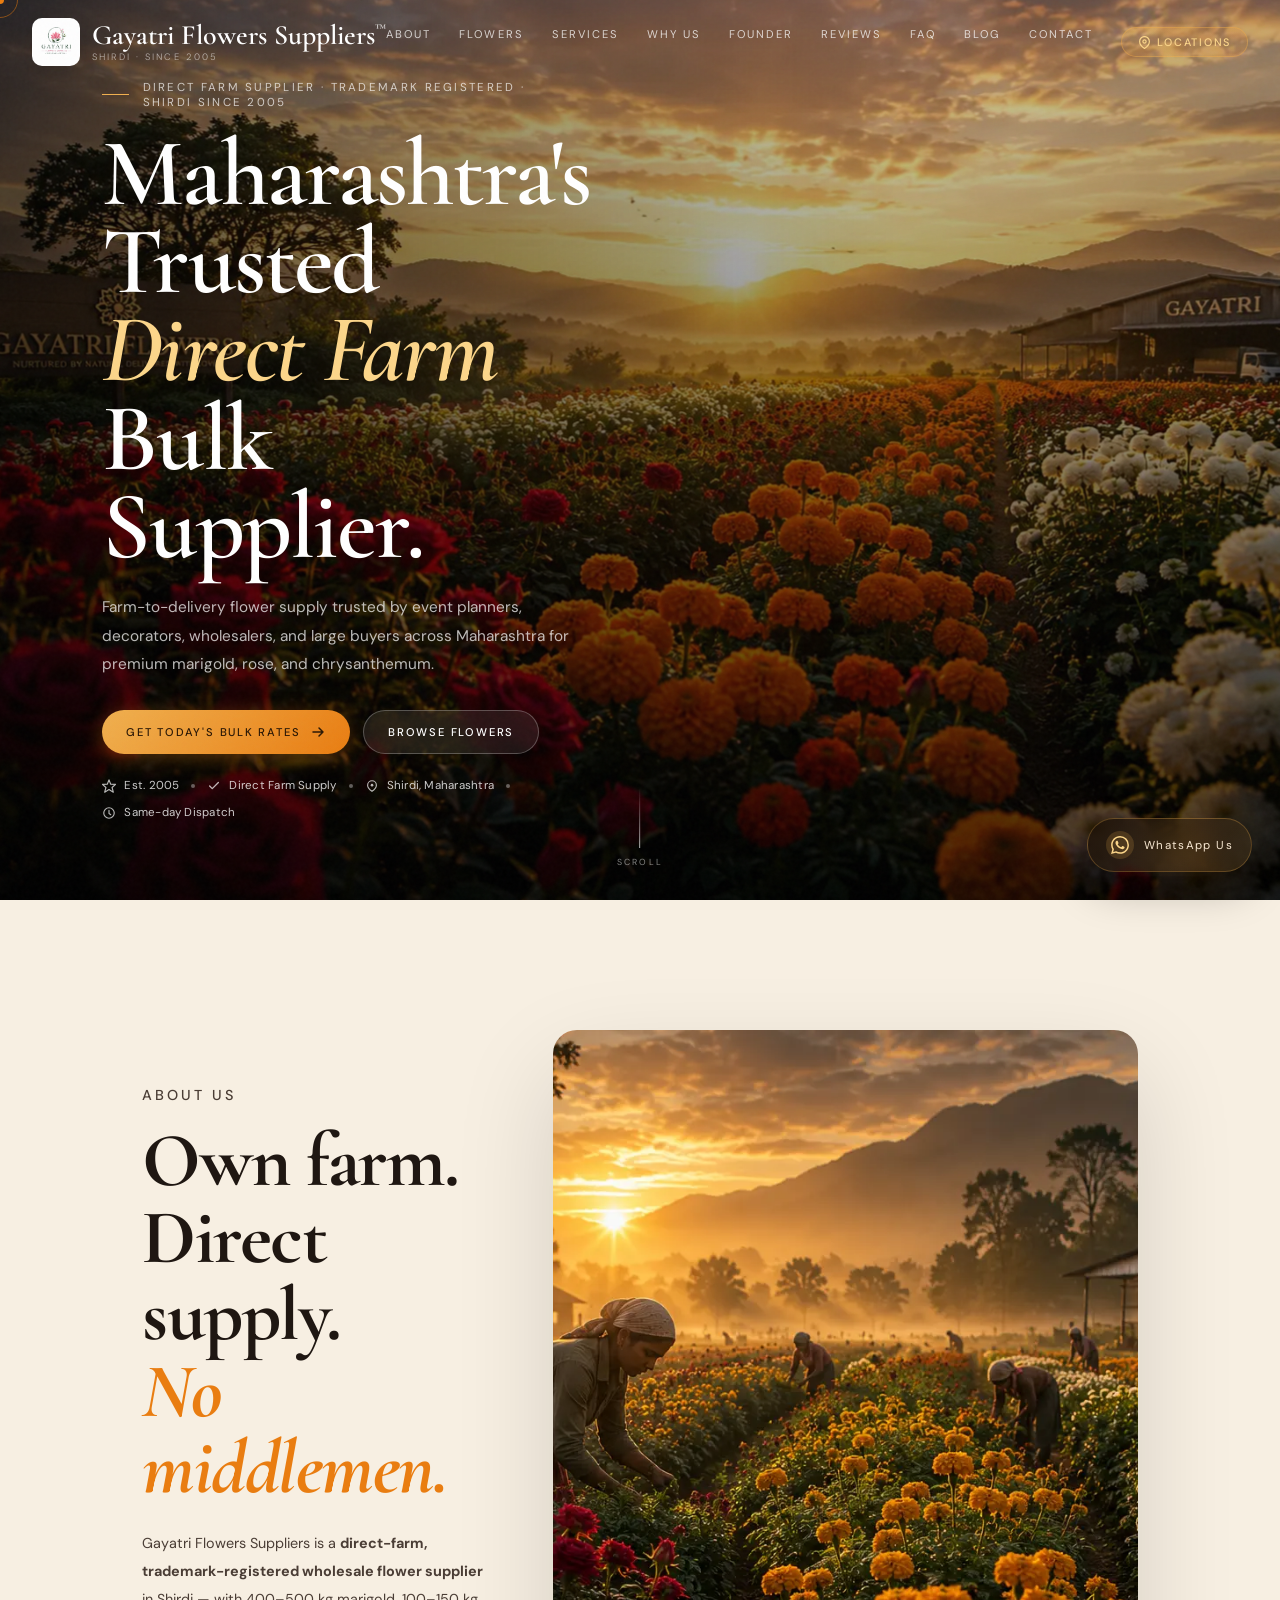
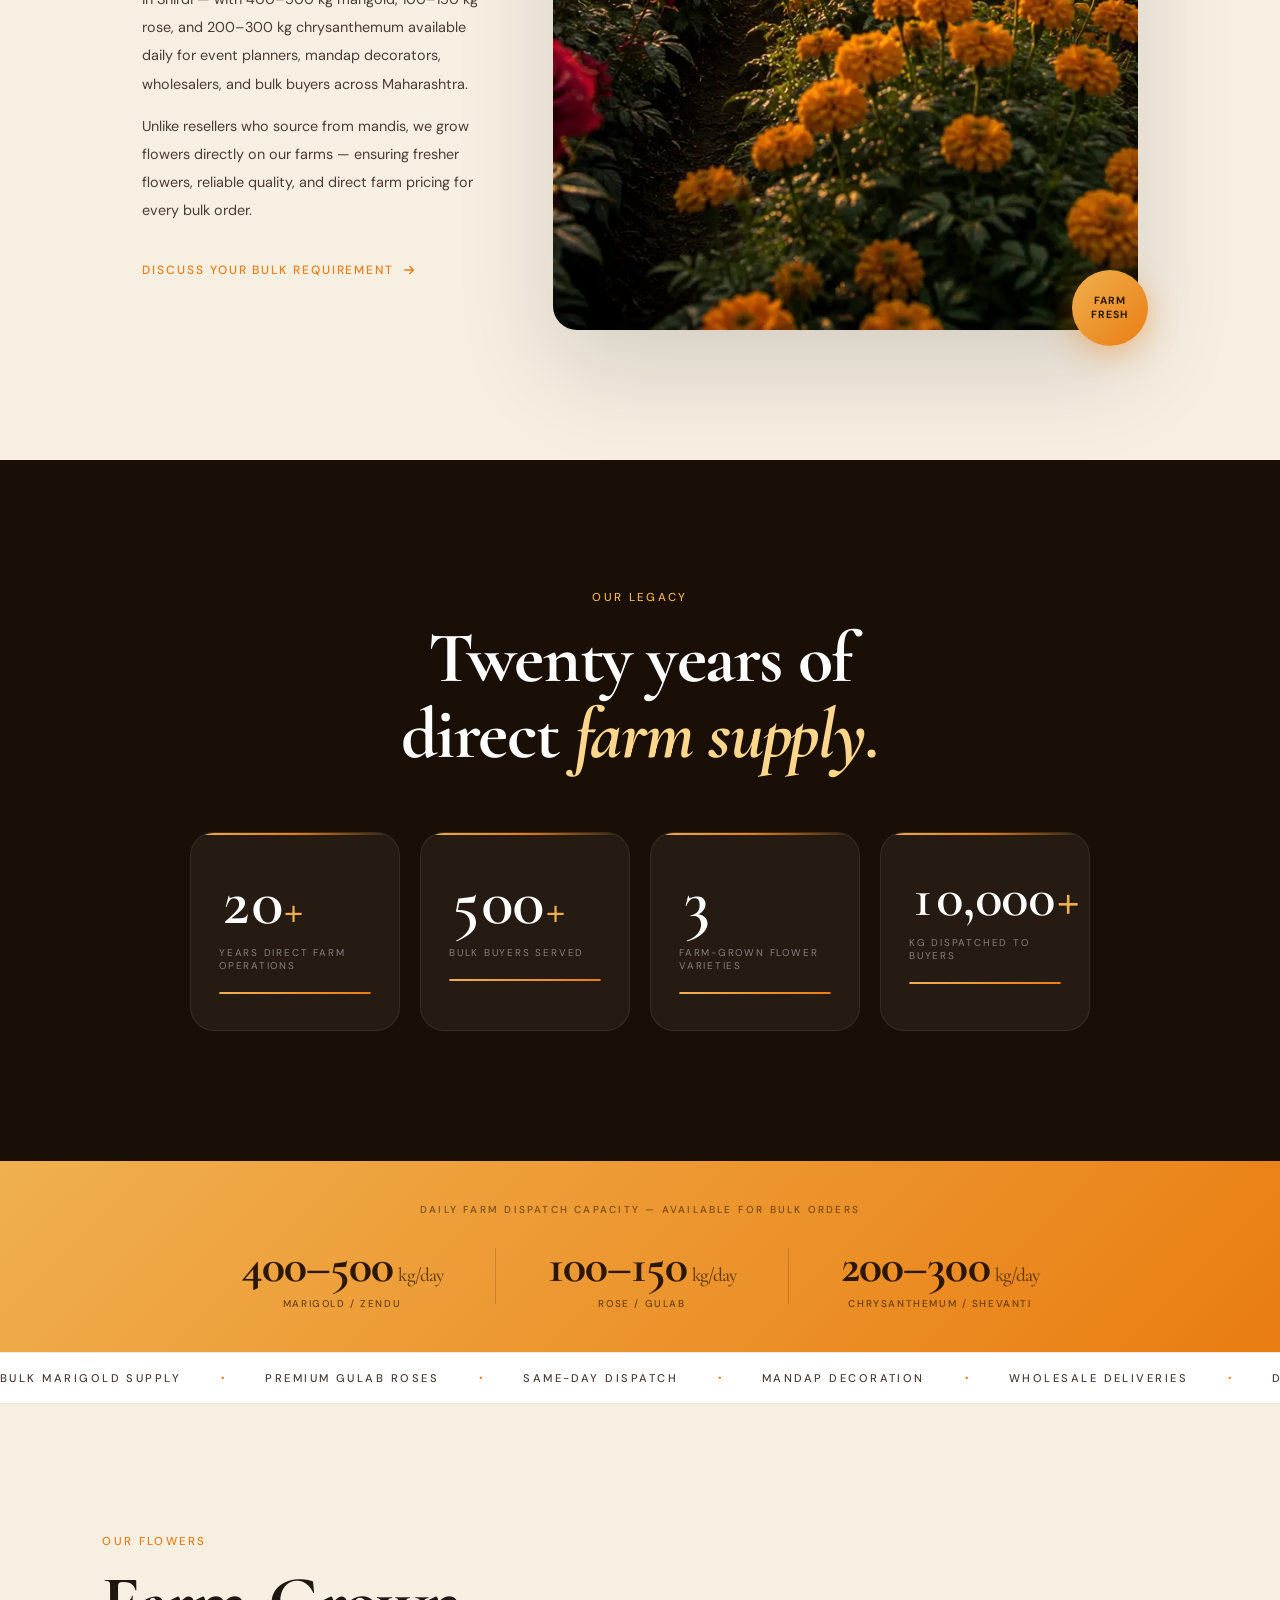
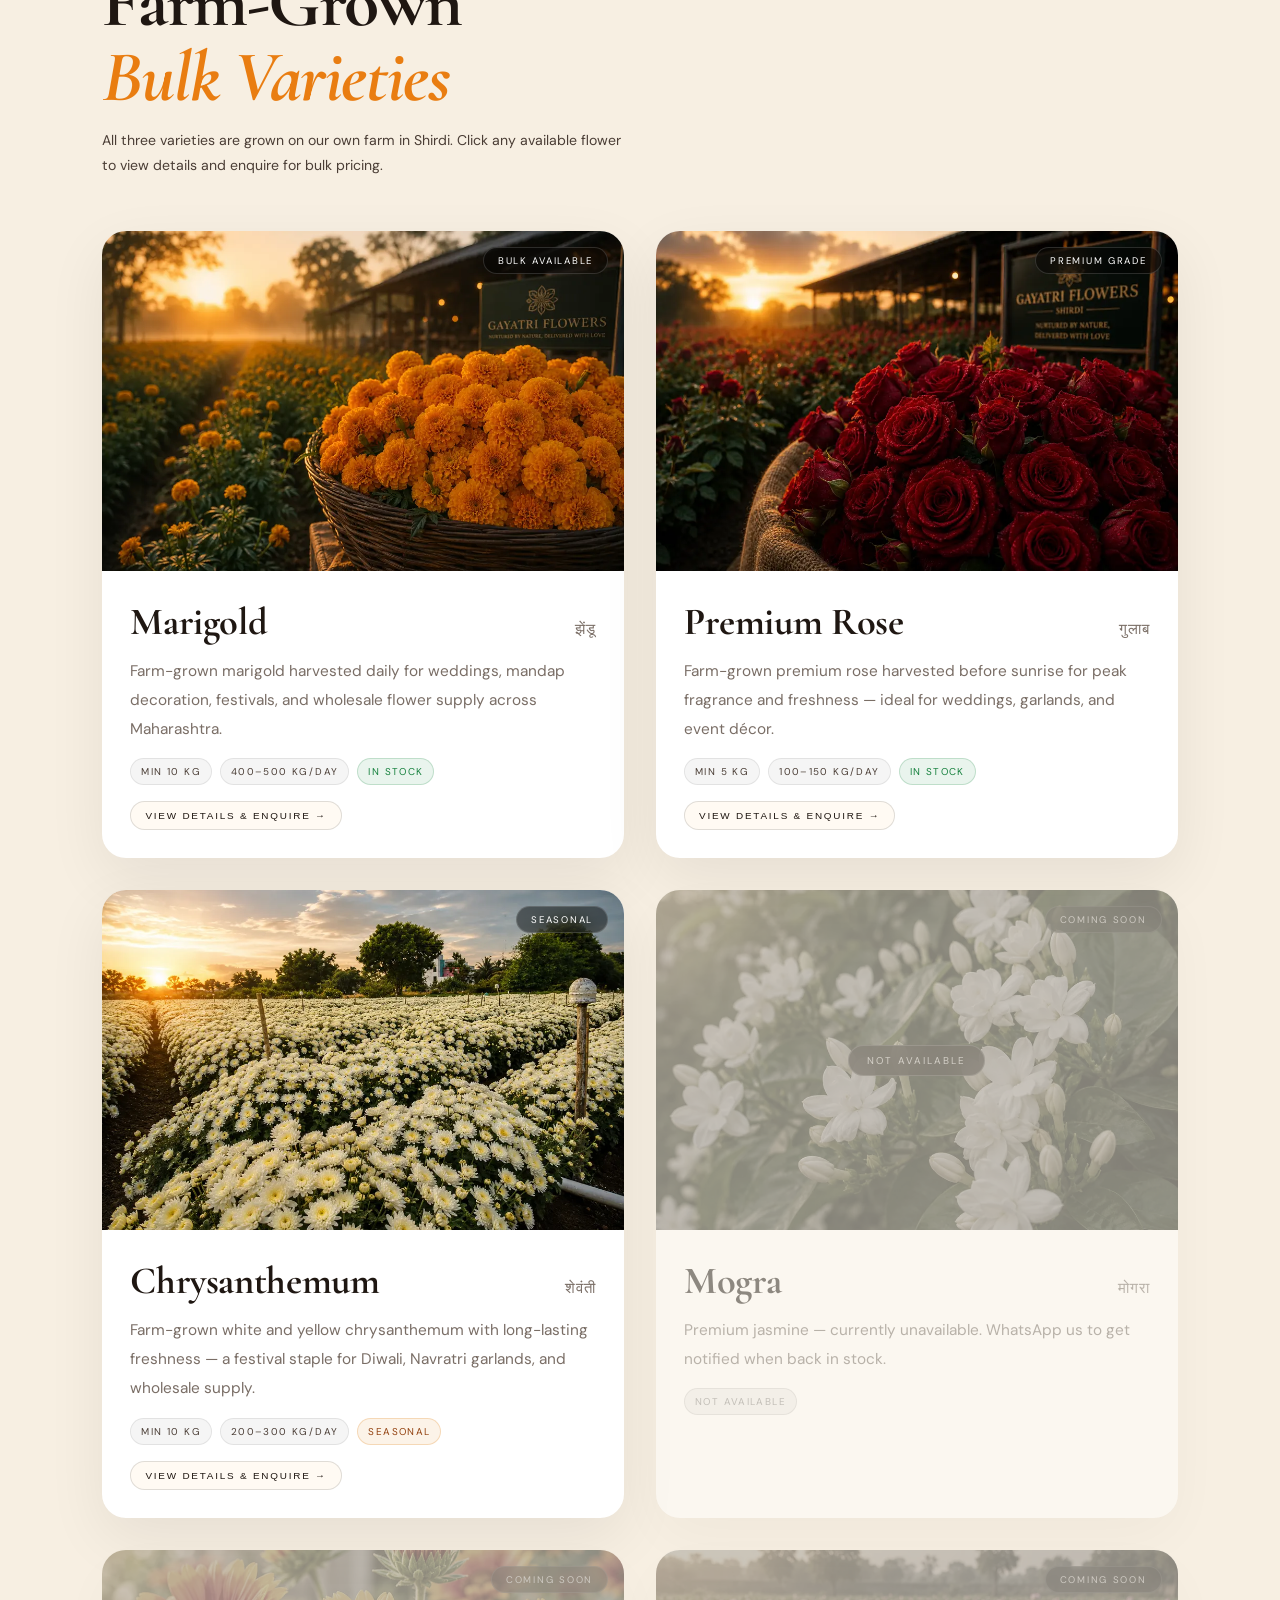
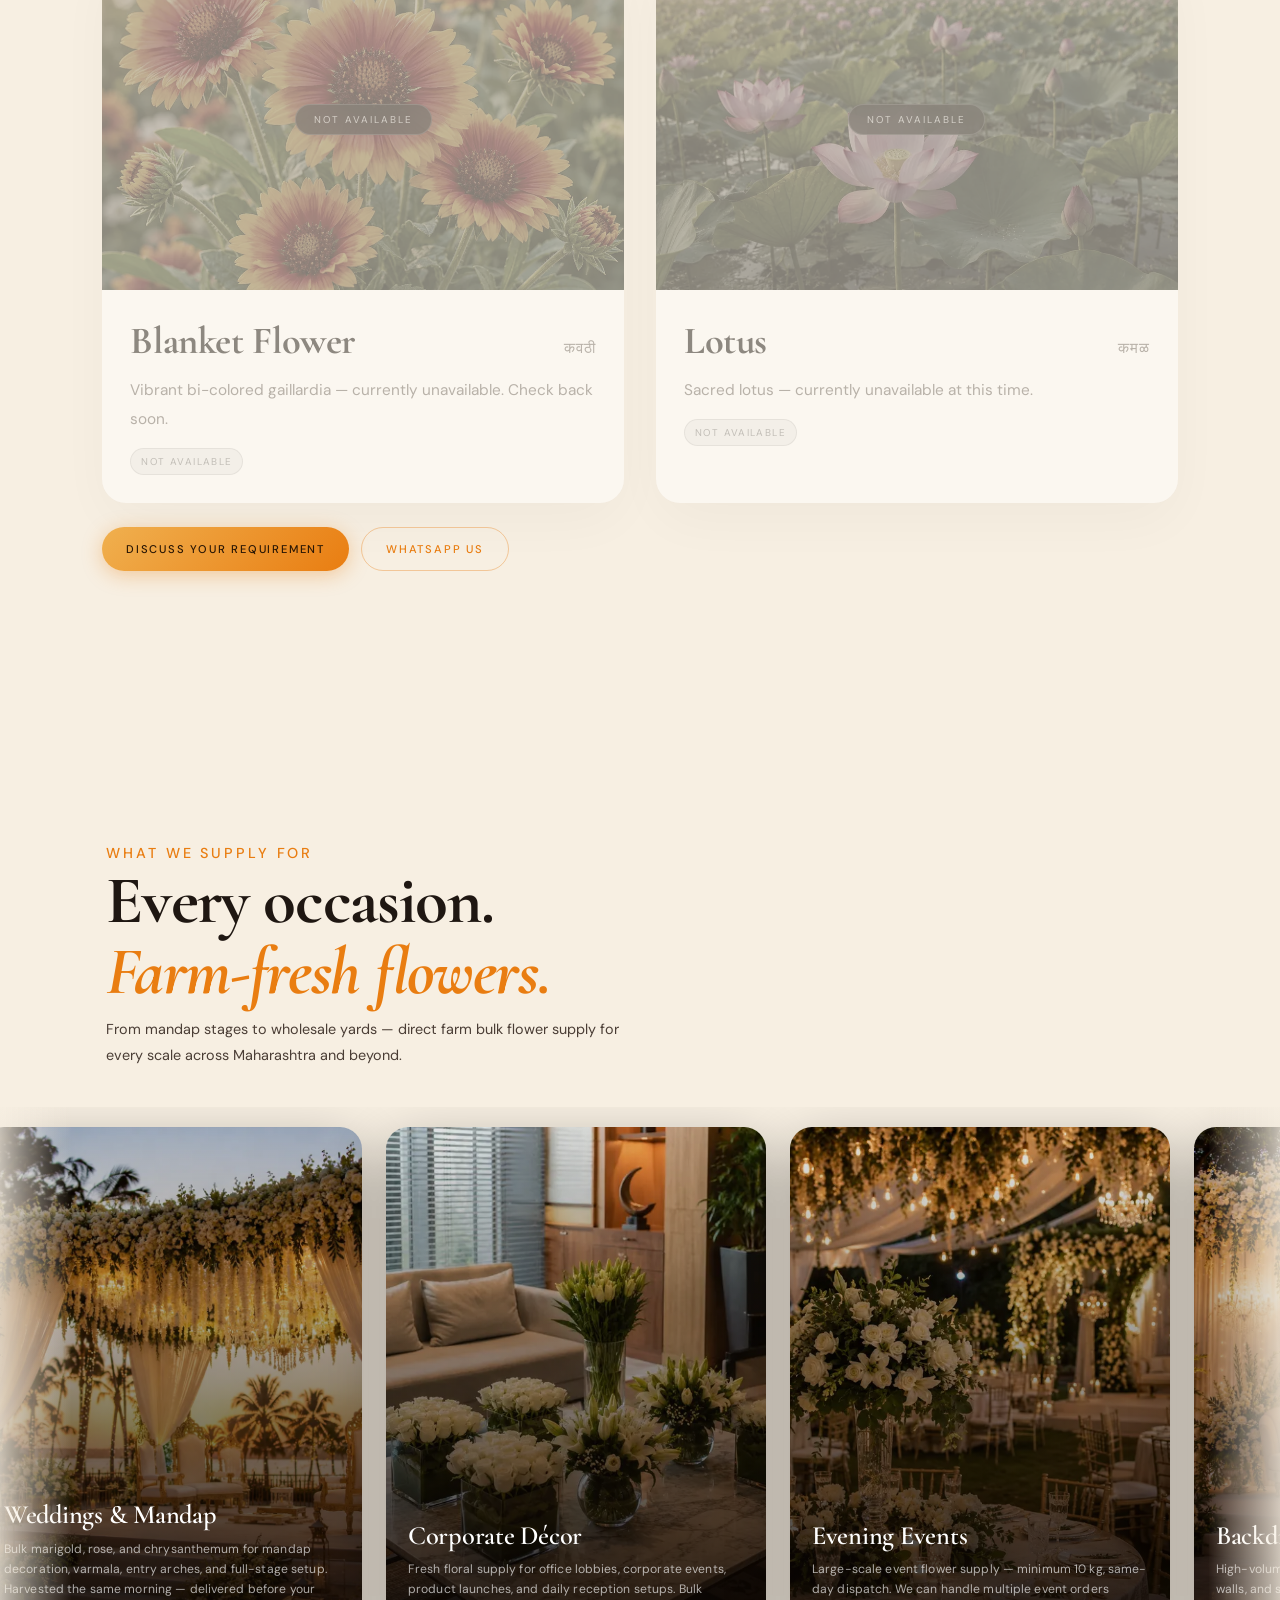
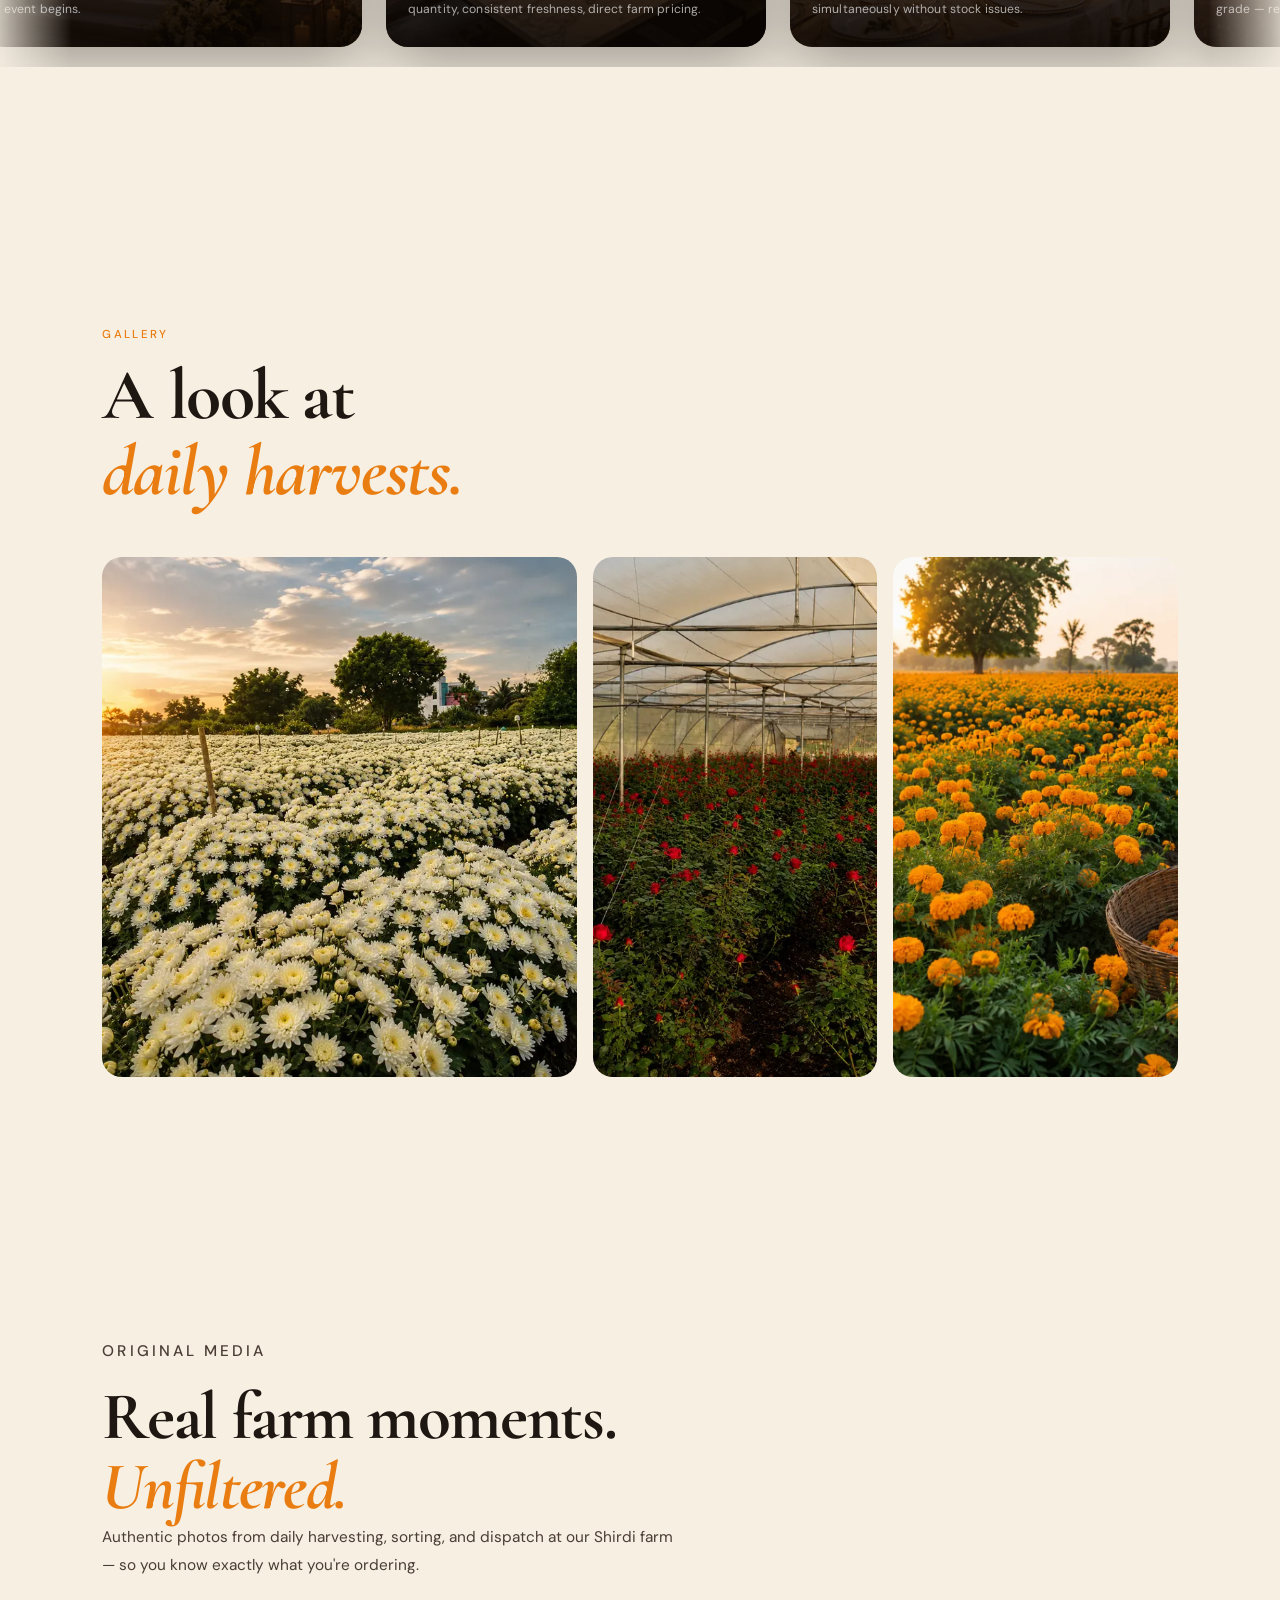
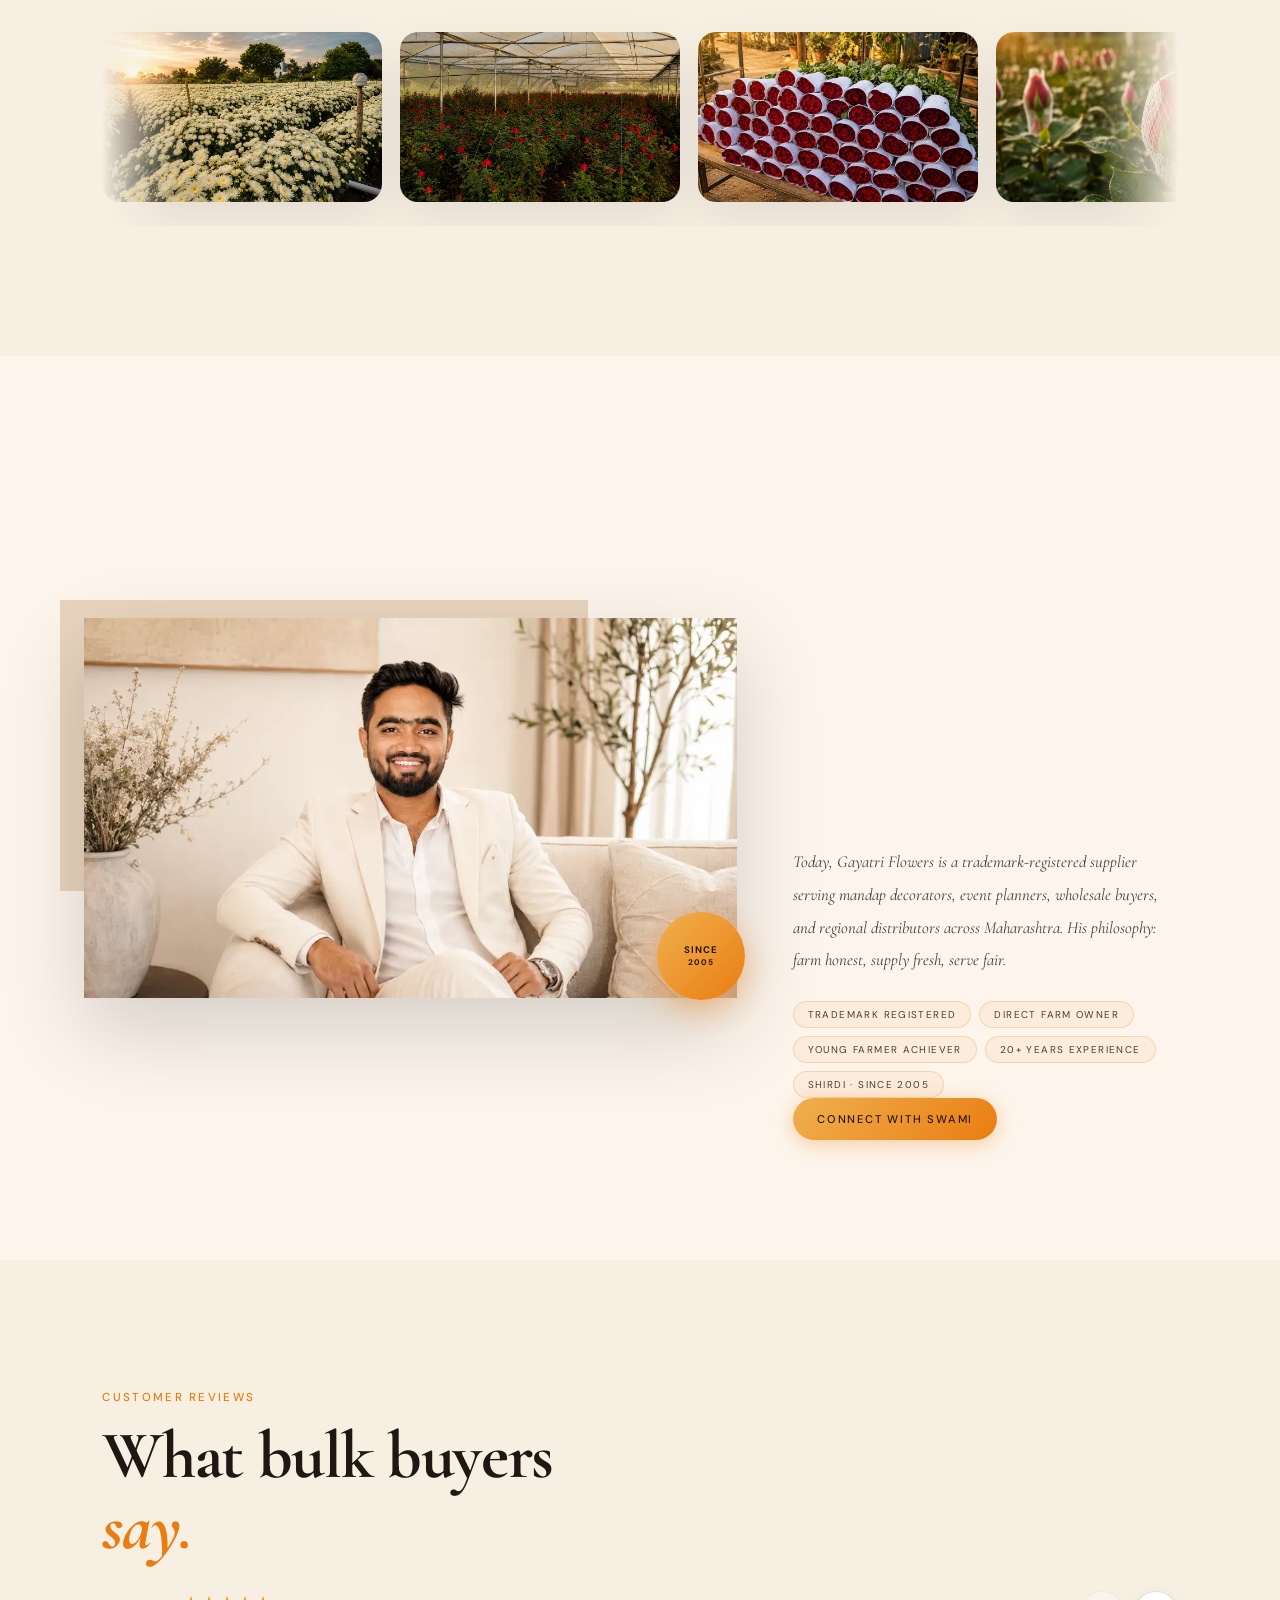
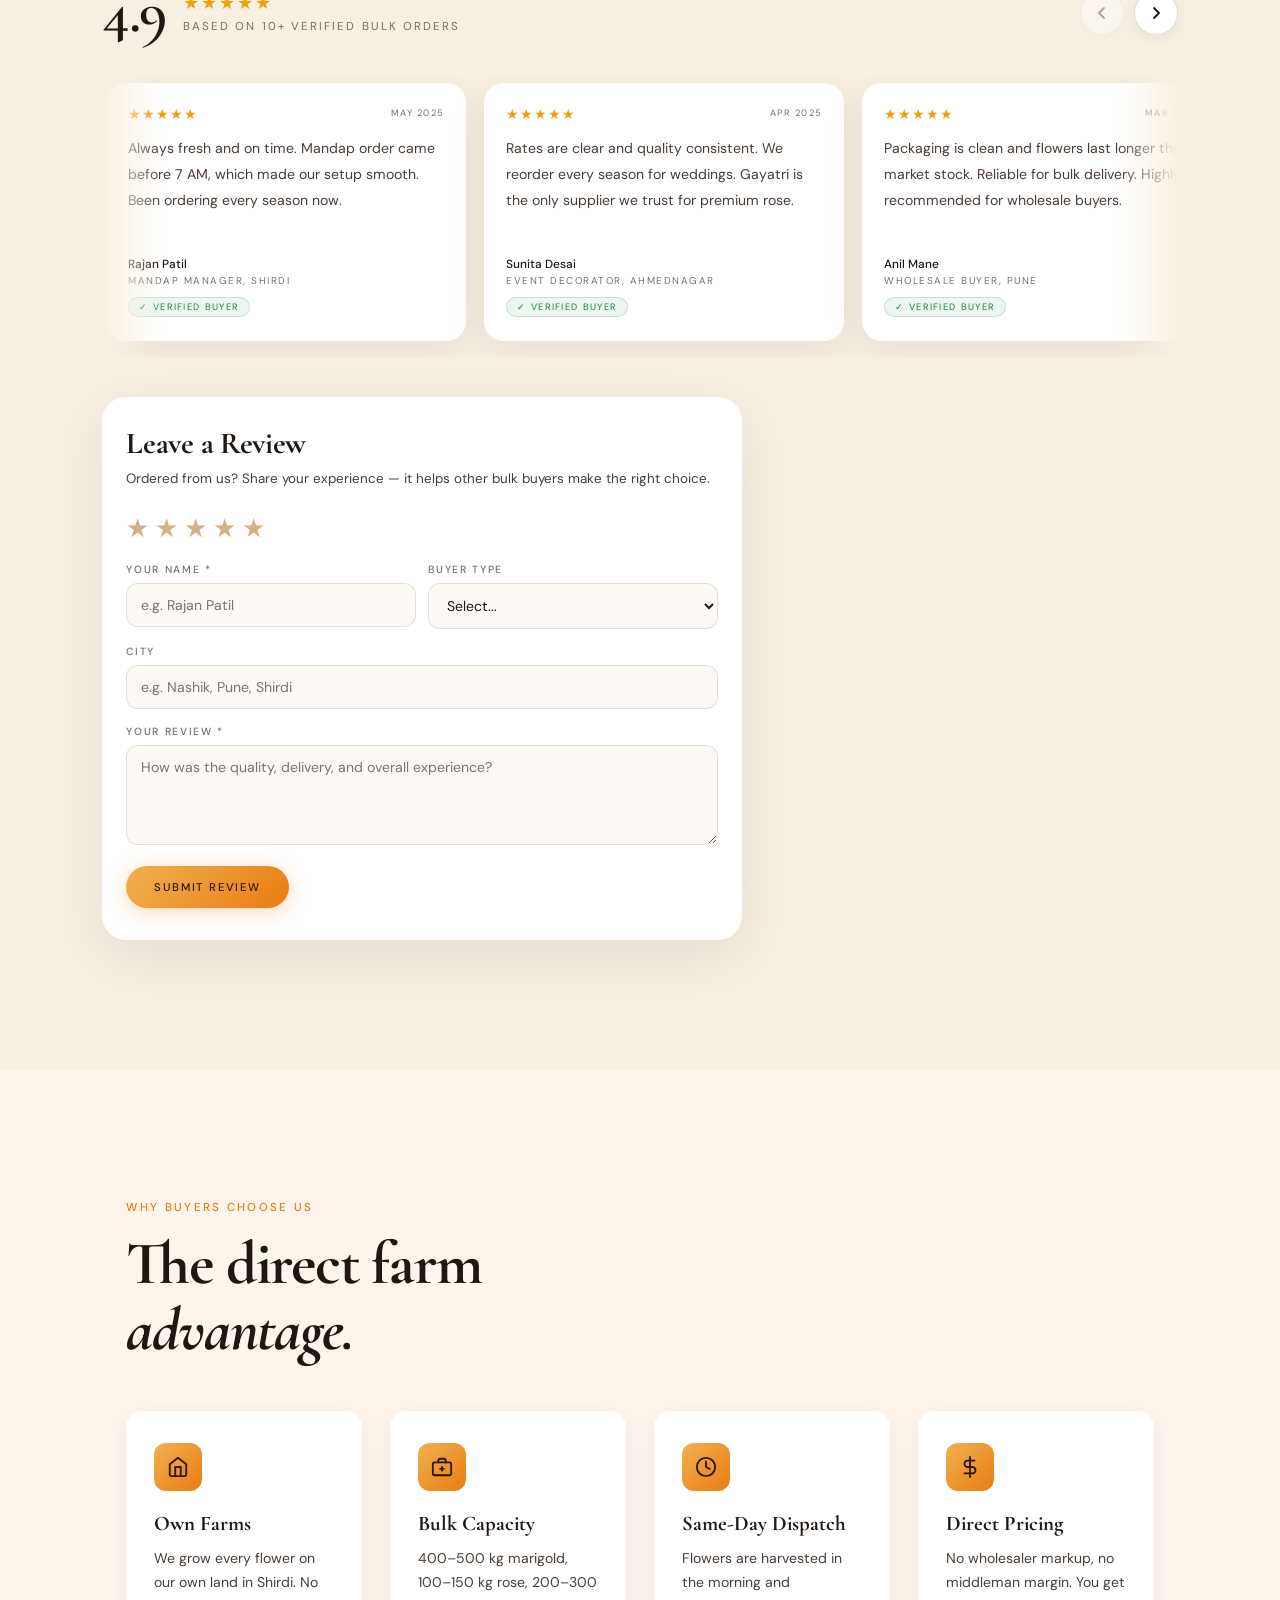
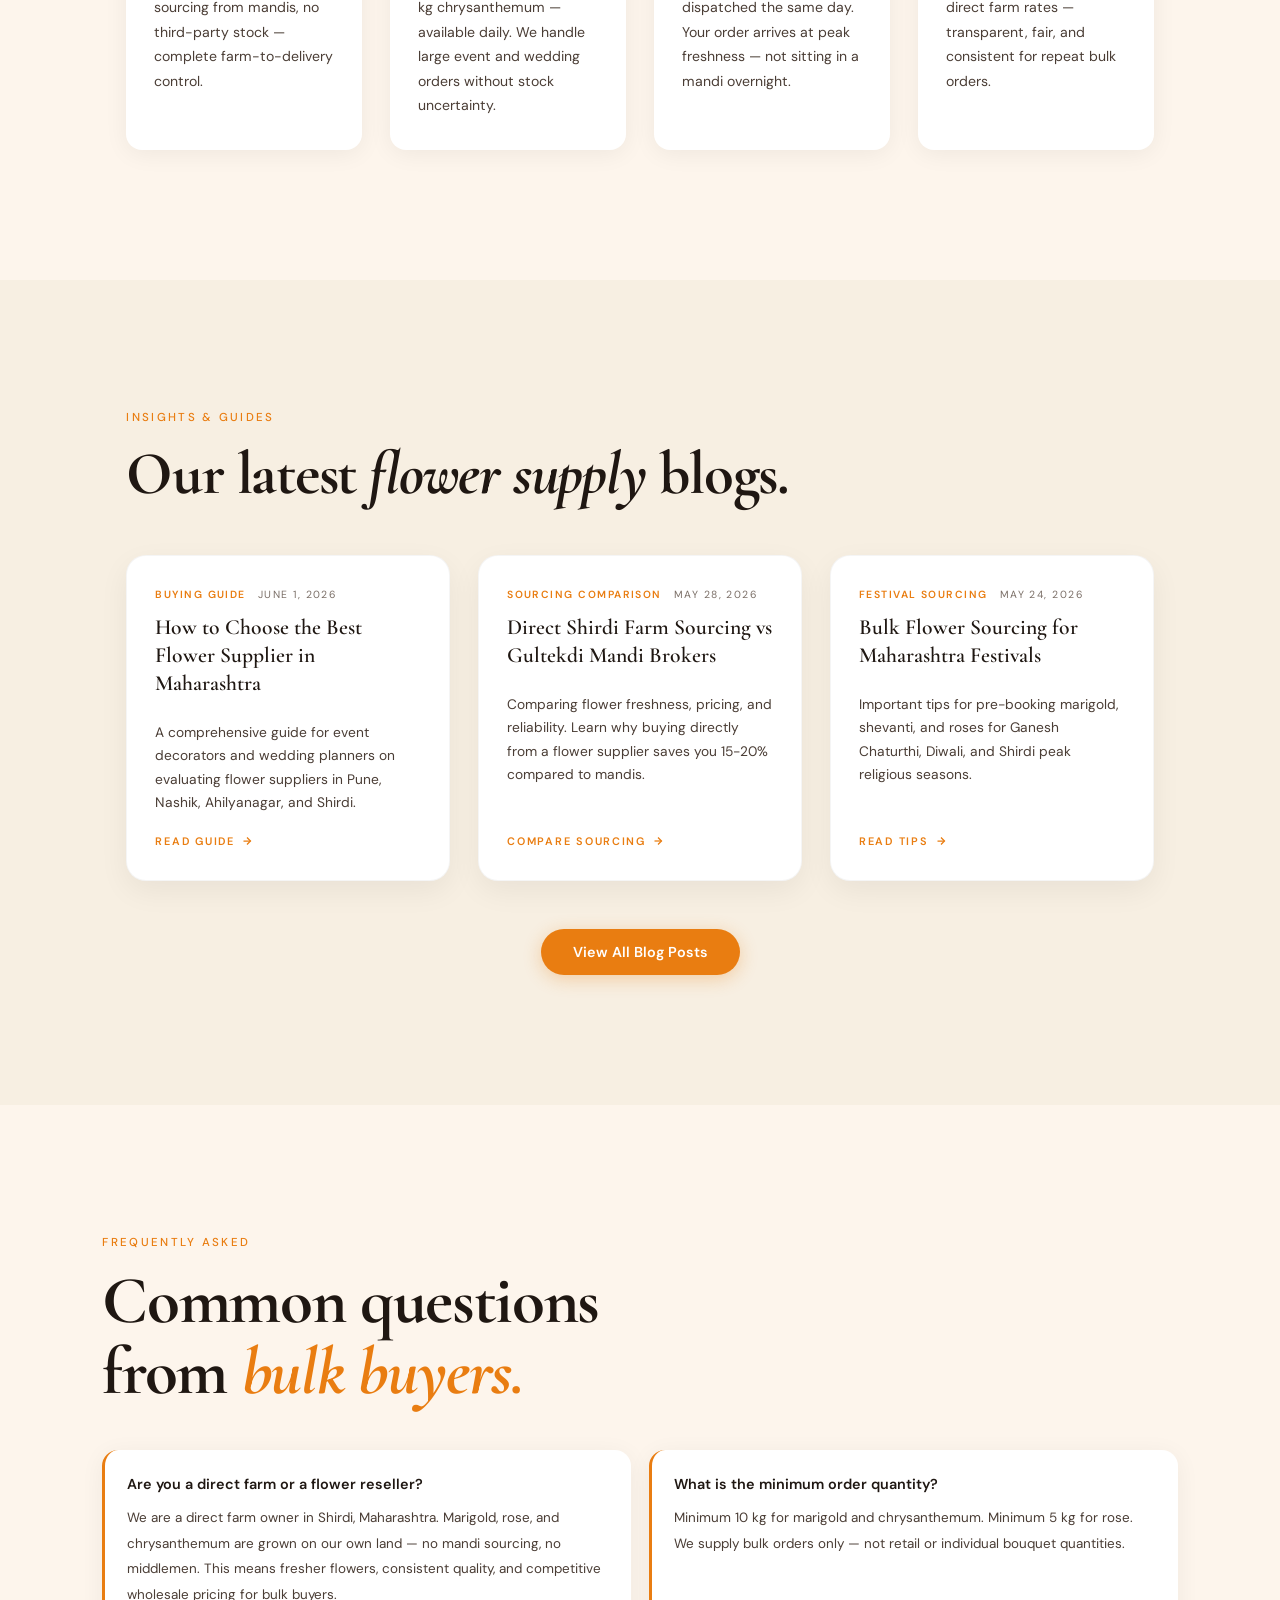
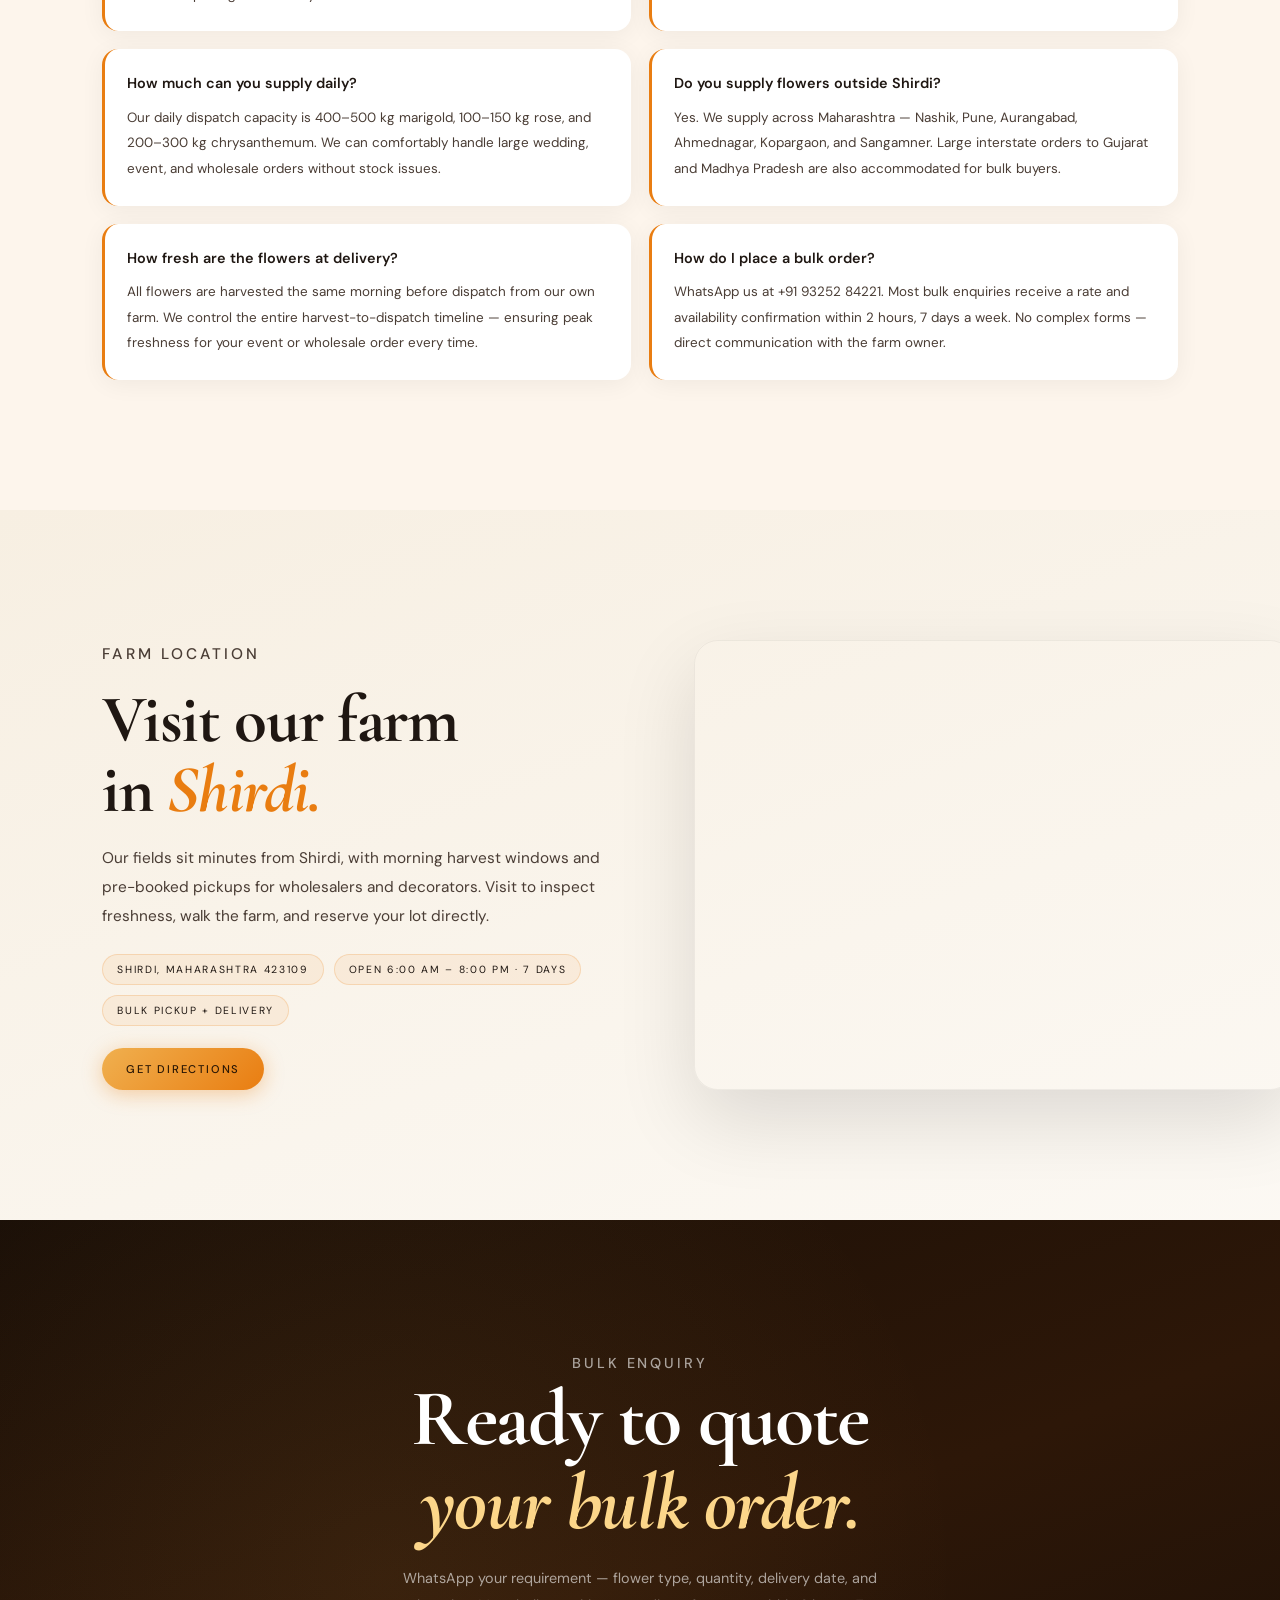
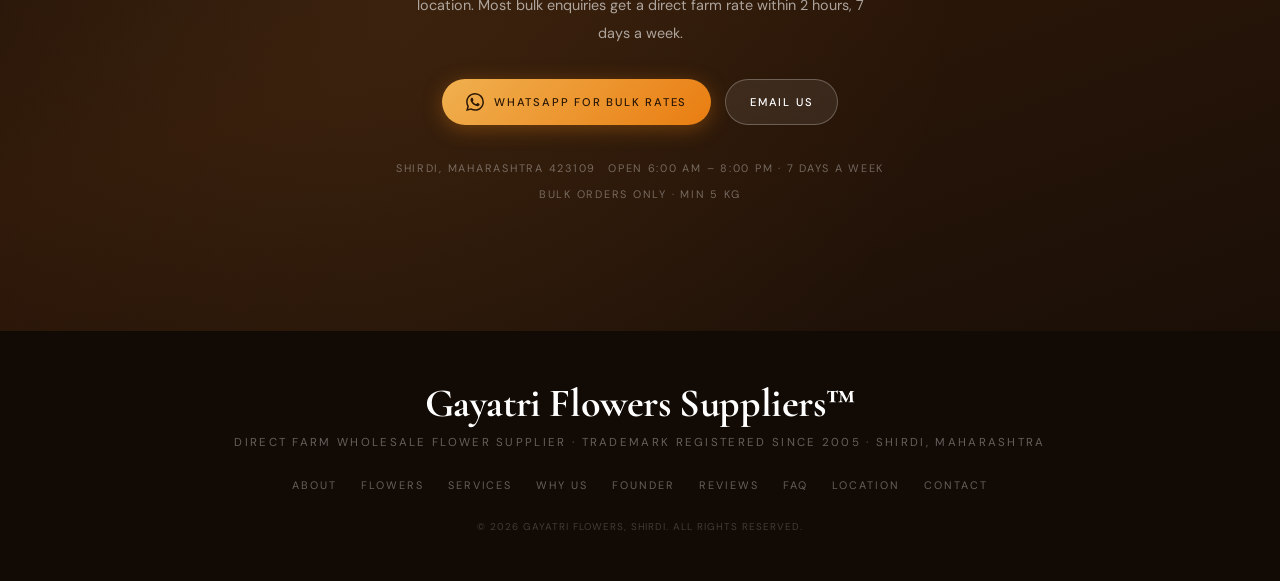
==== commit 831d2bee: "added" ====
--- a/index.html
+++ b/index.html
@@ -2877,4 +2877,5 @@
 
 </body>
 
-</html>+</html>
+
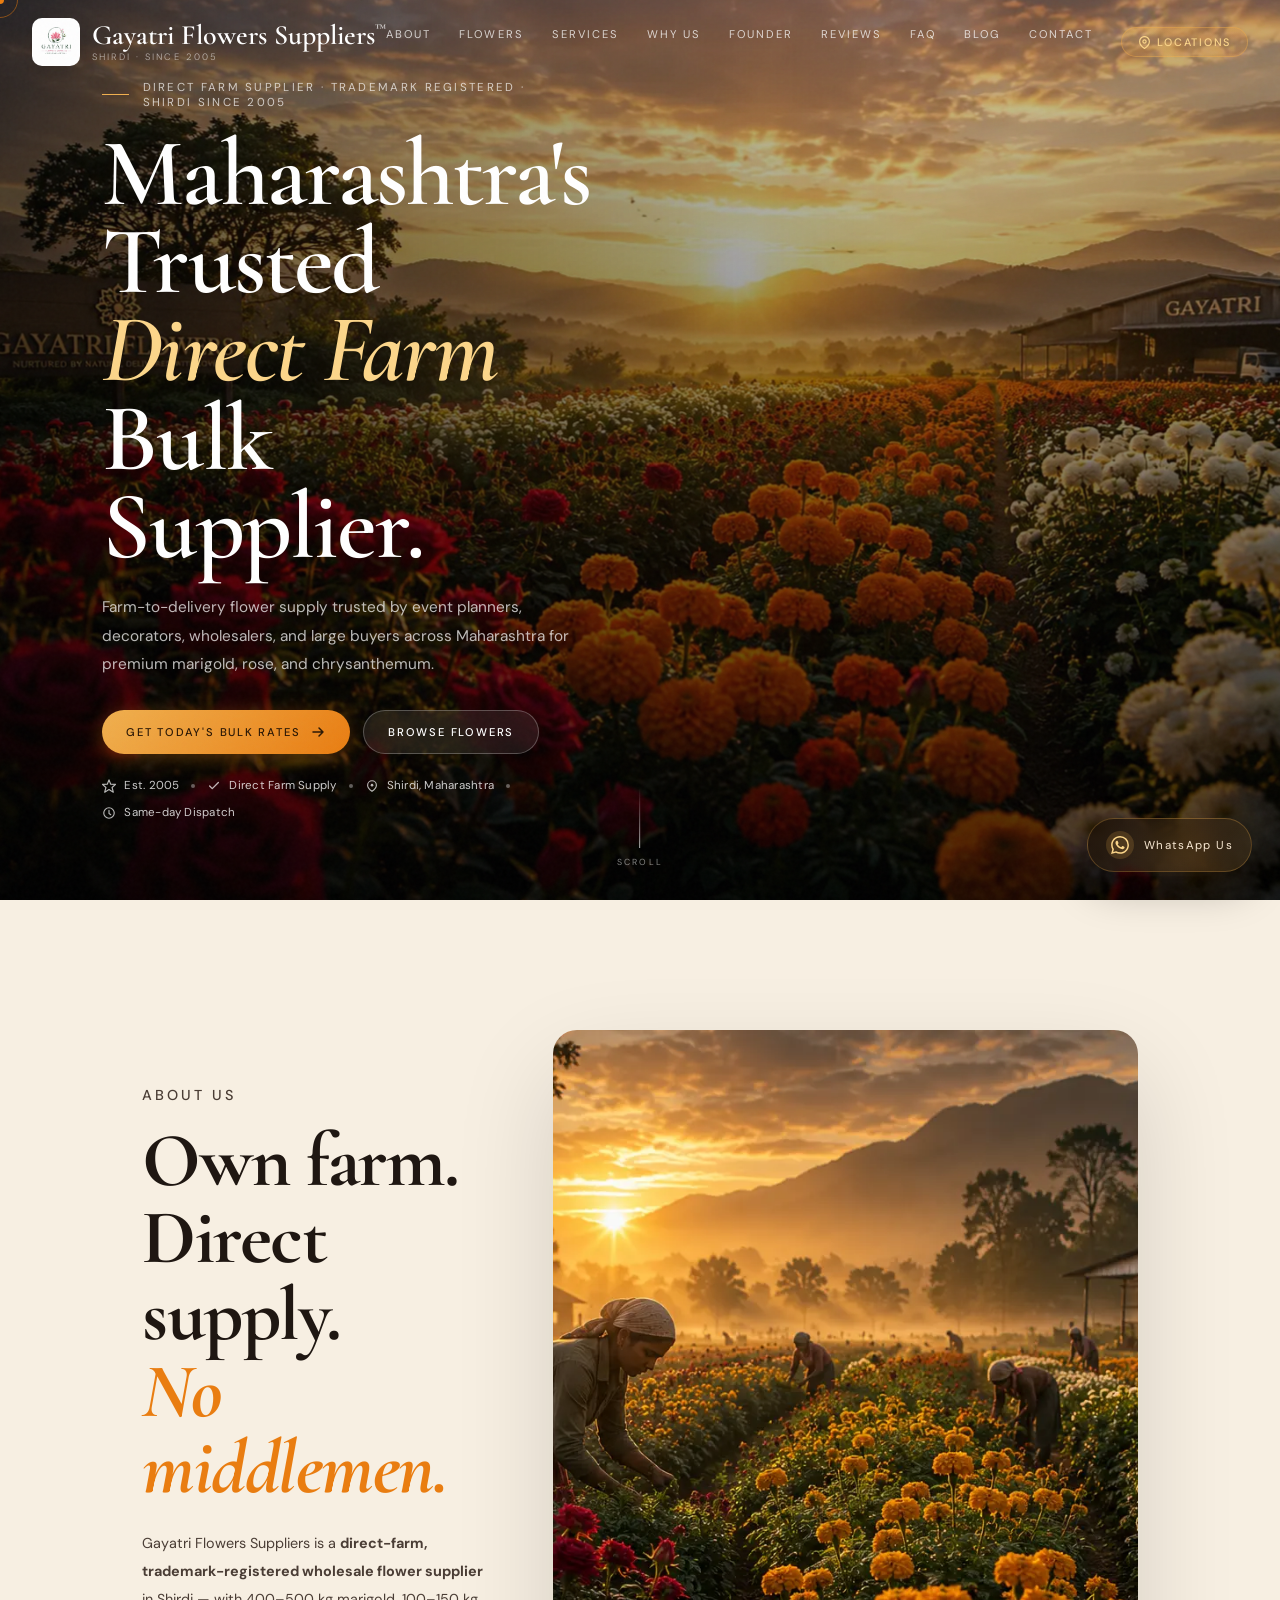
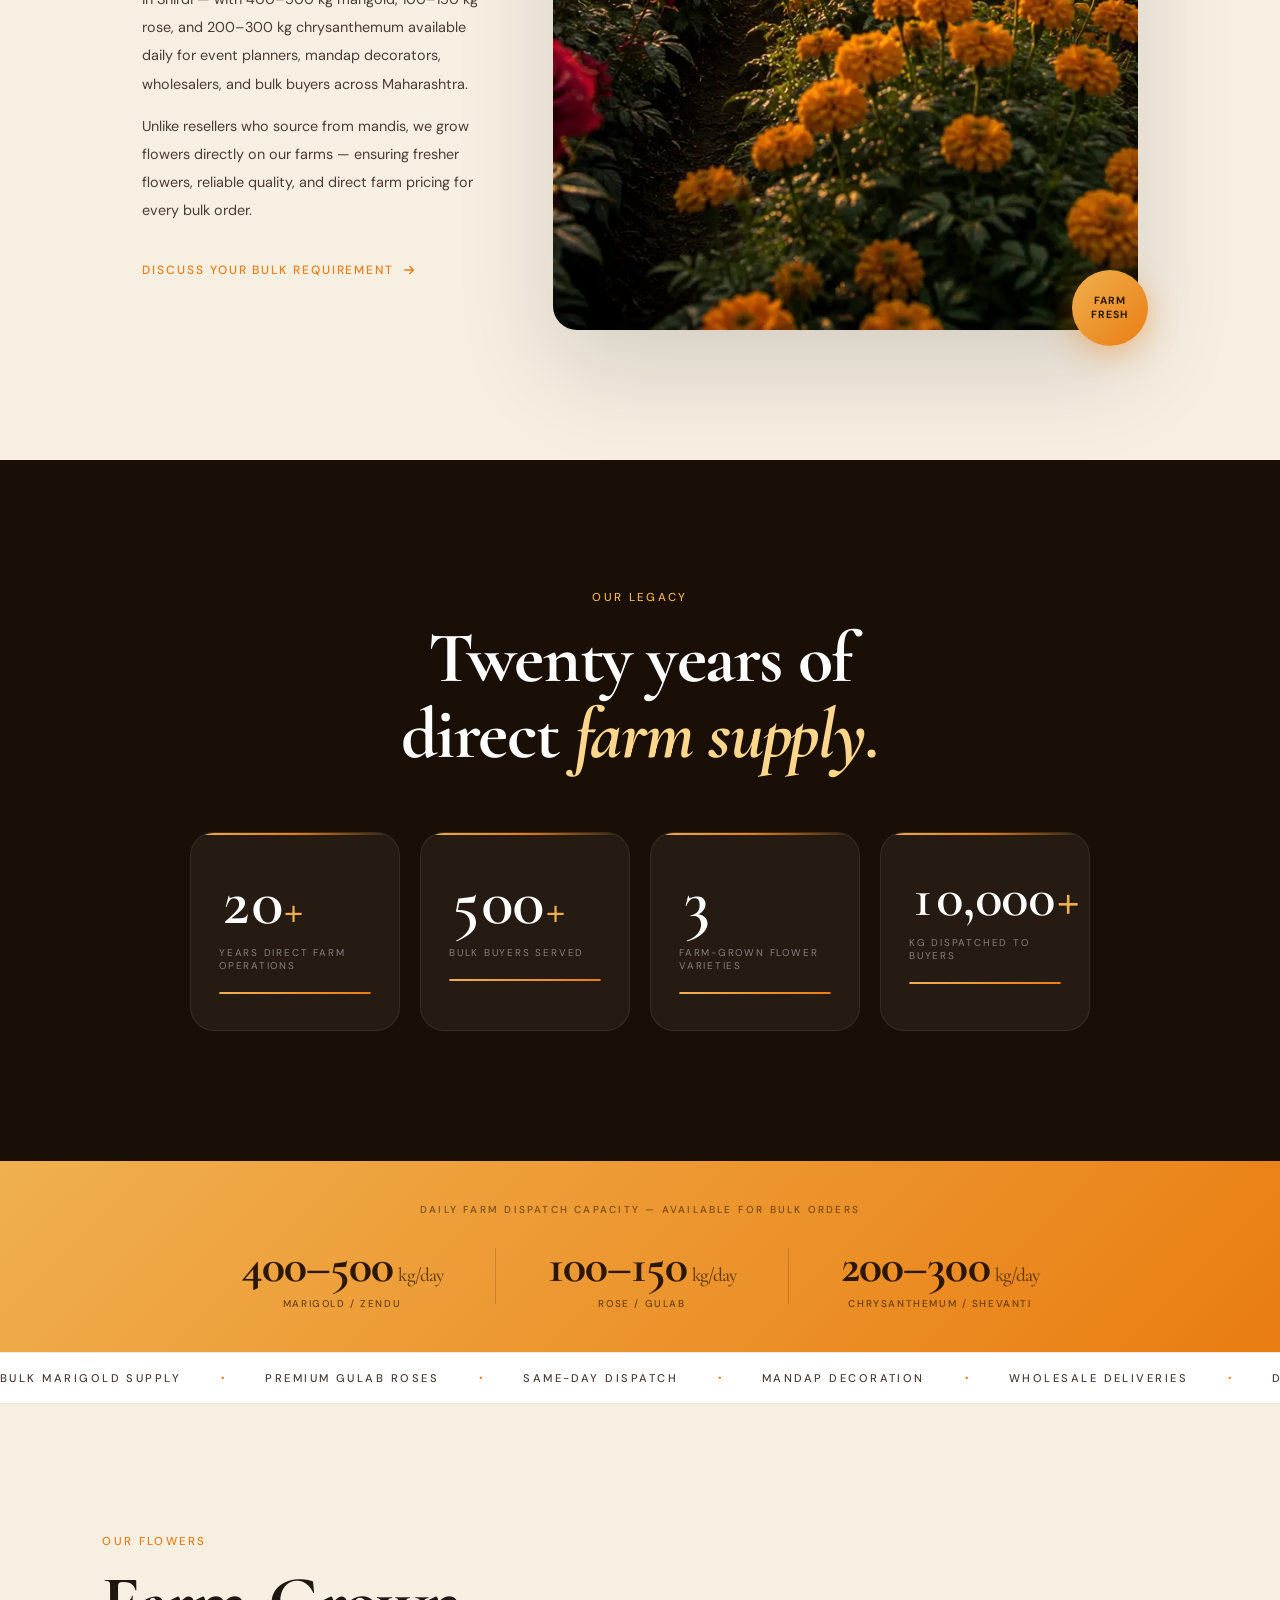
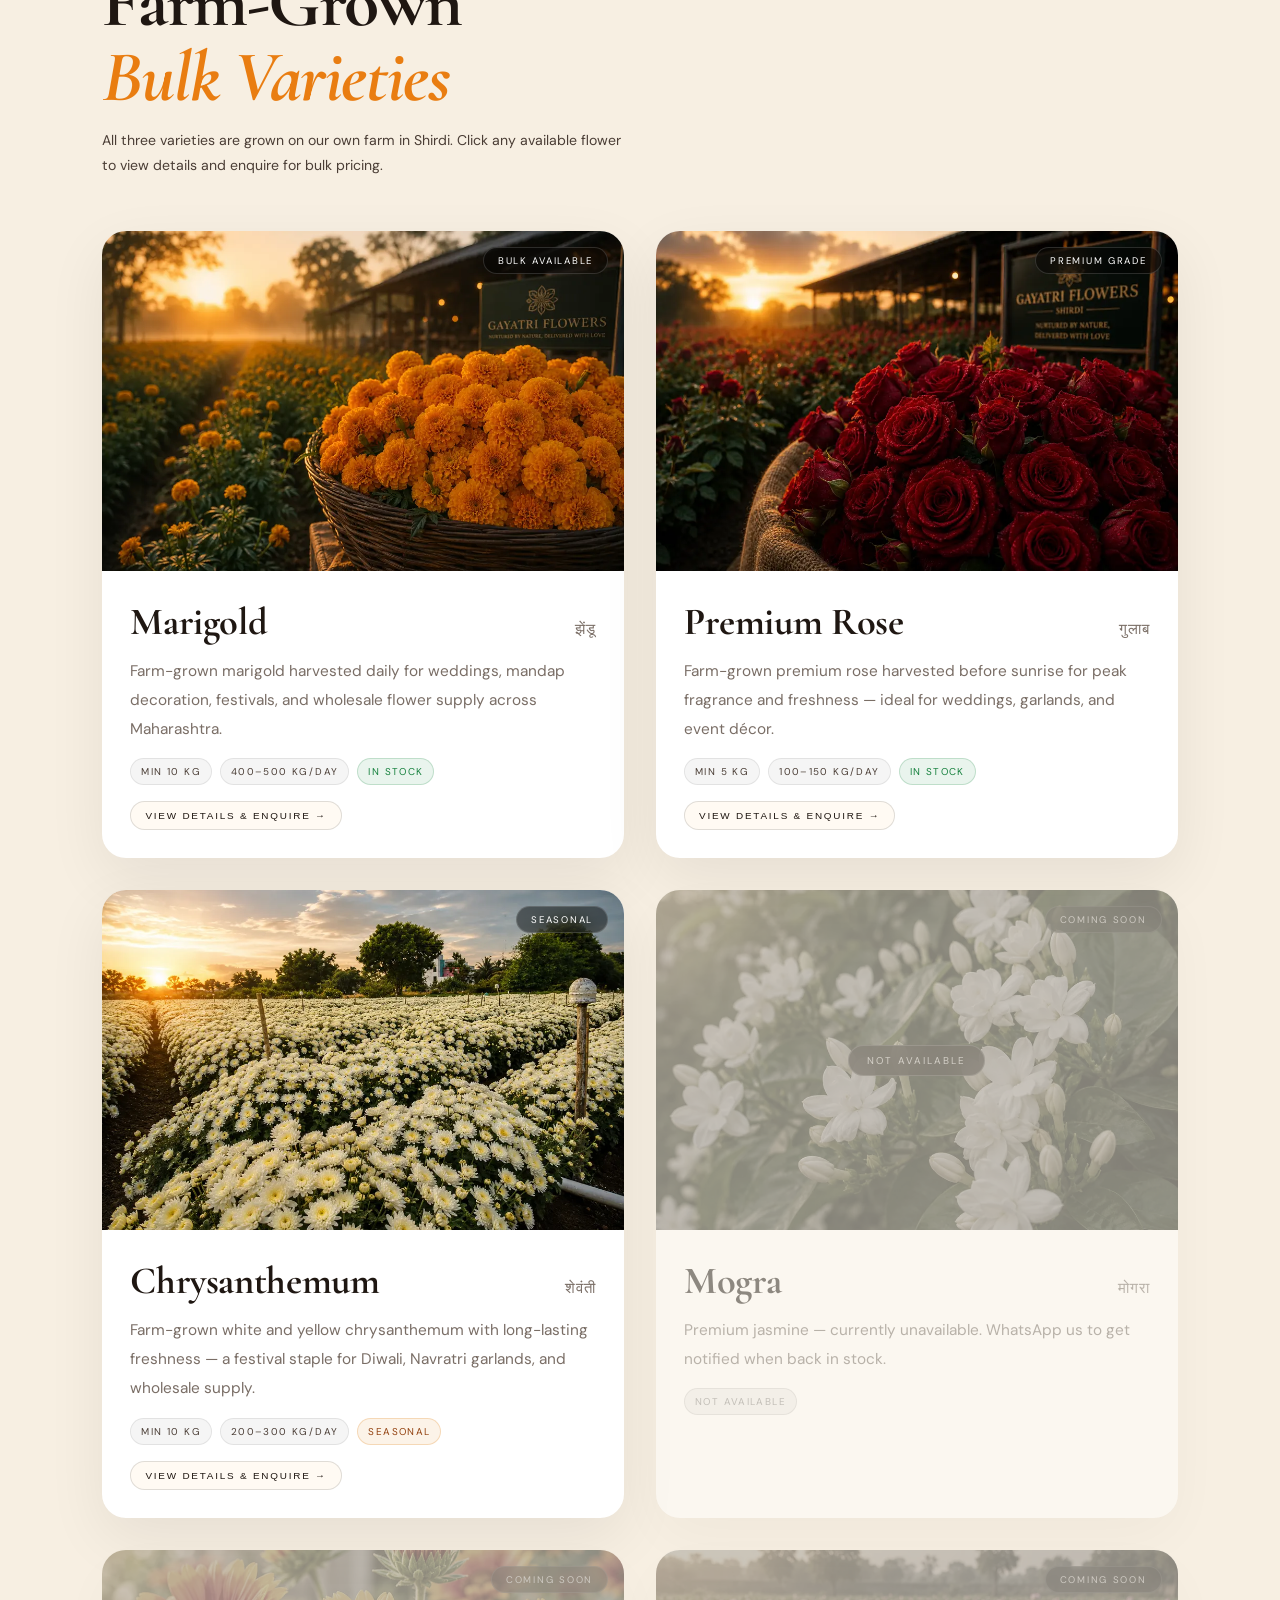
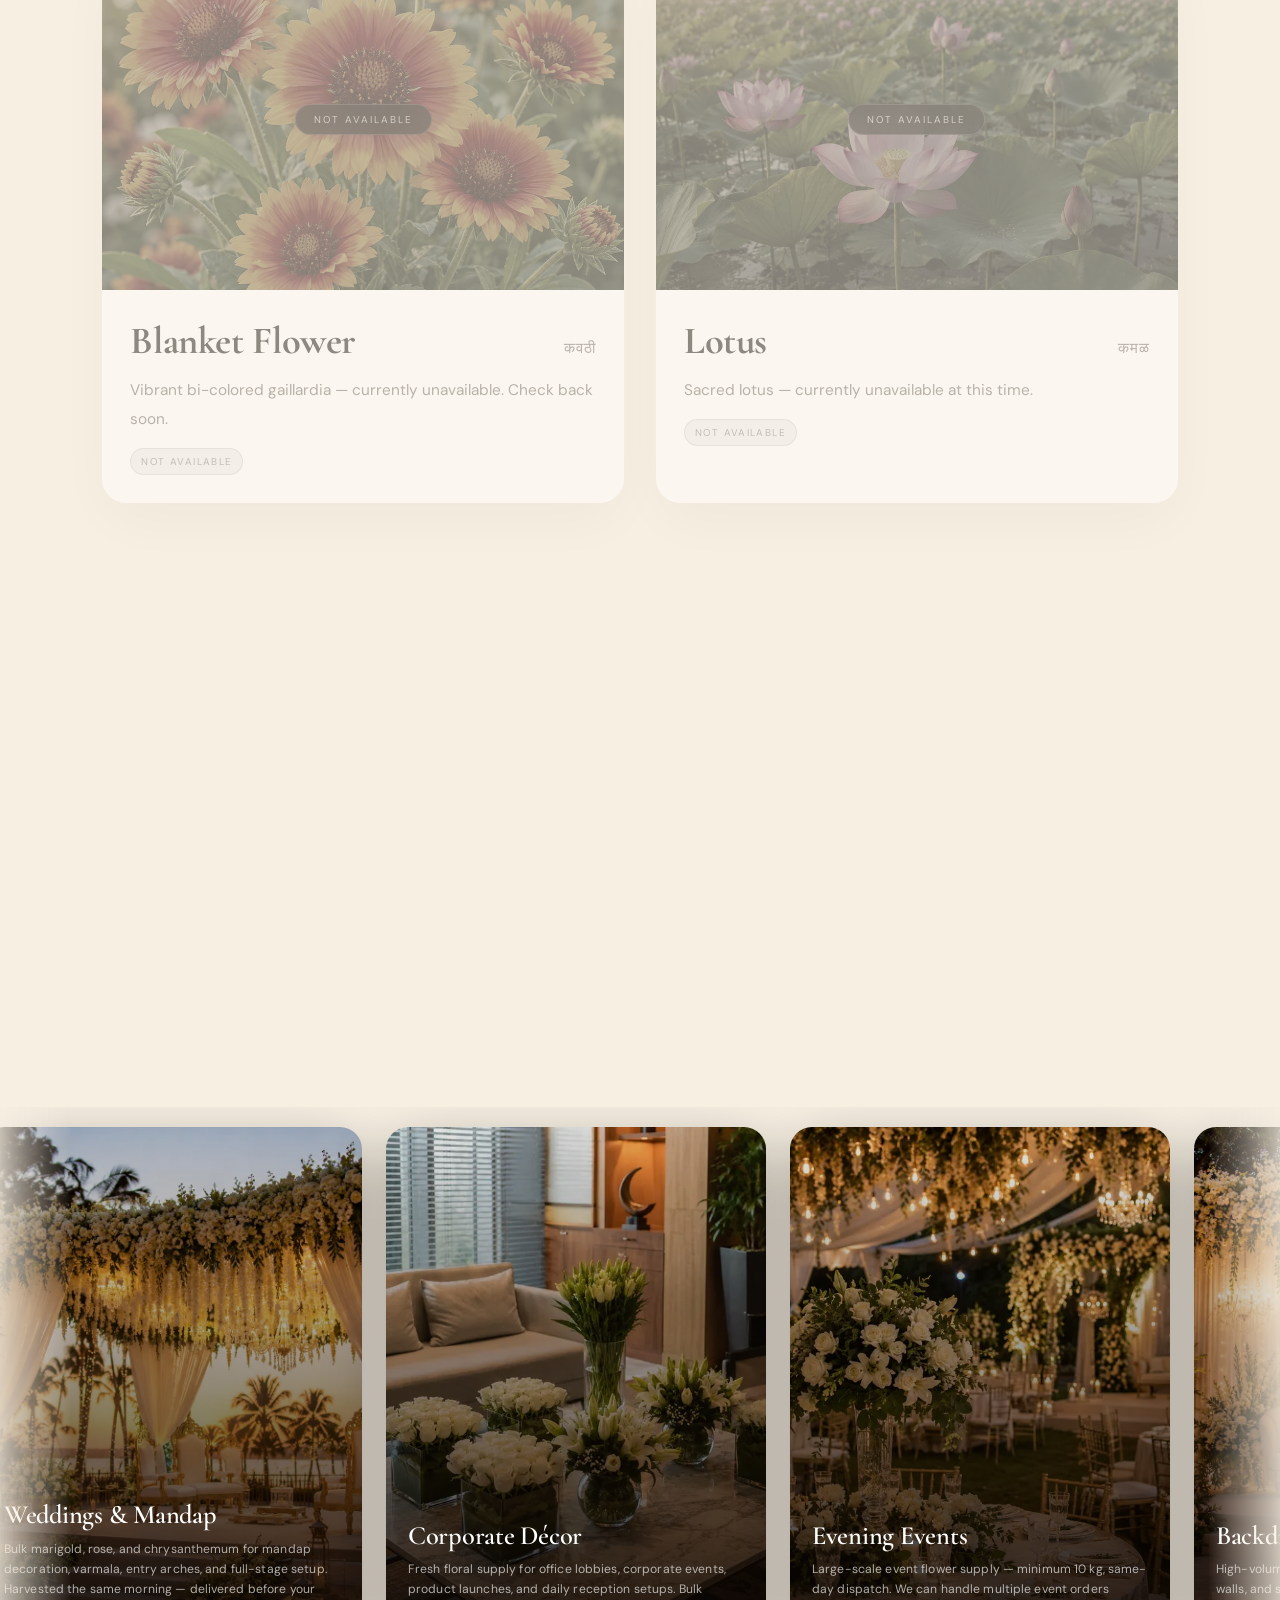
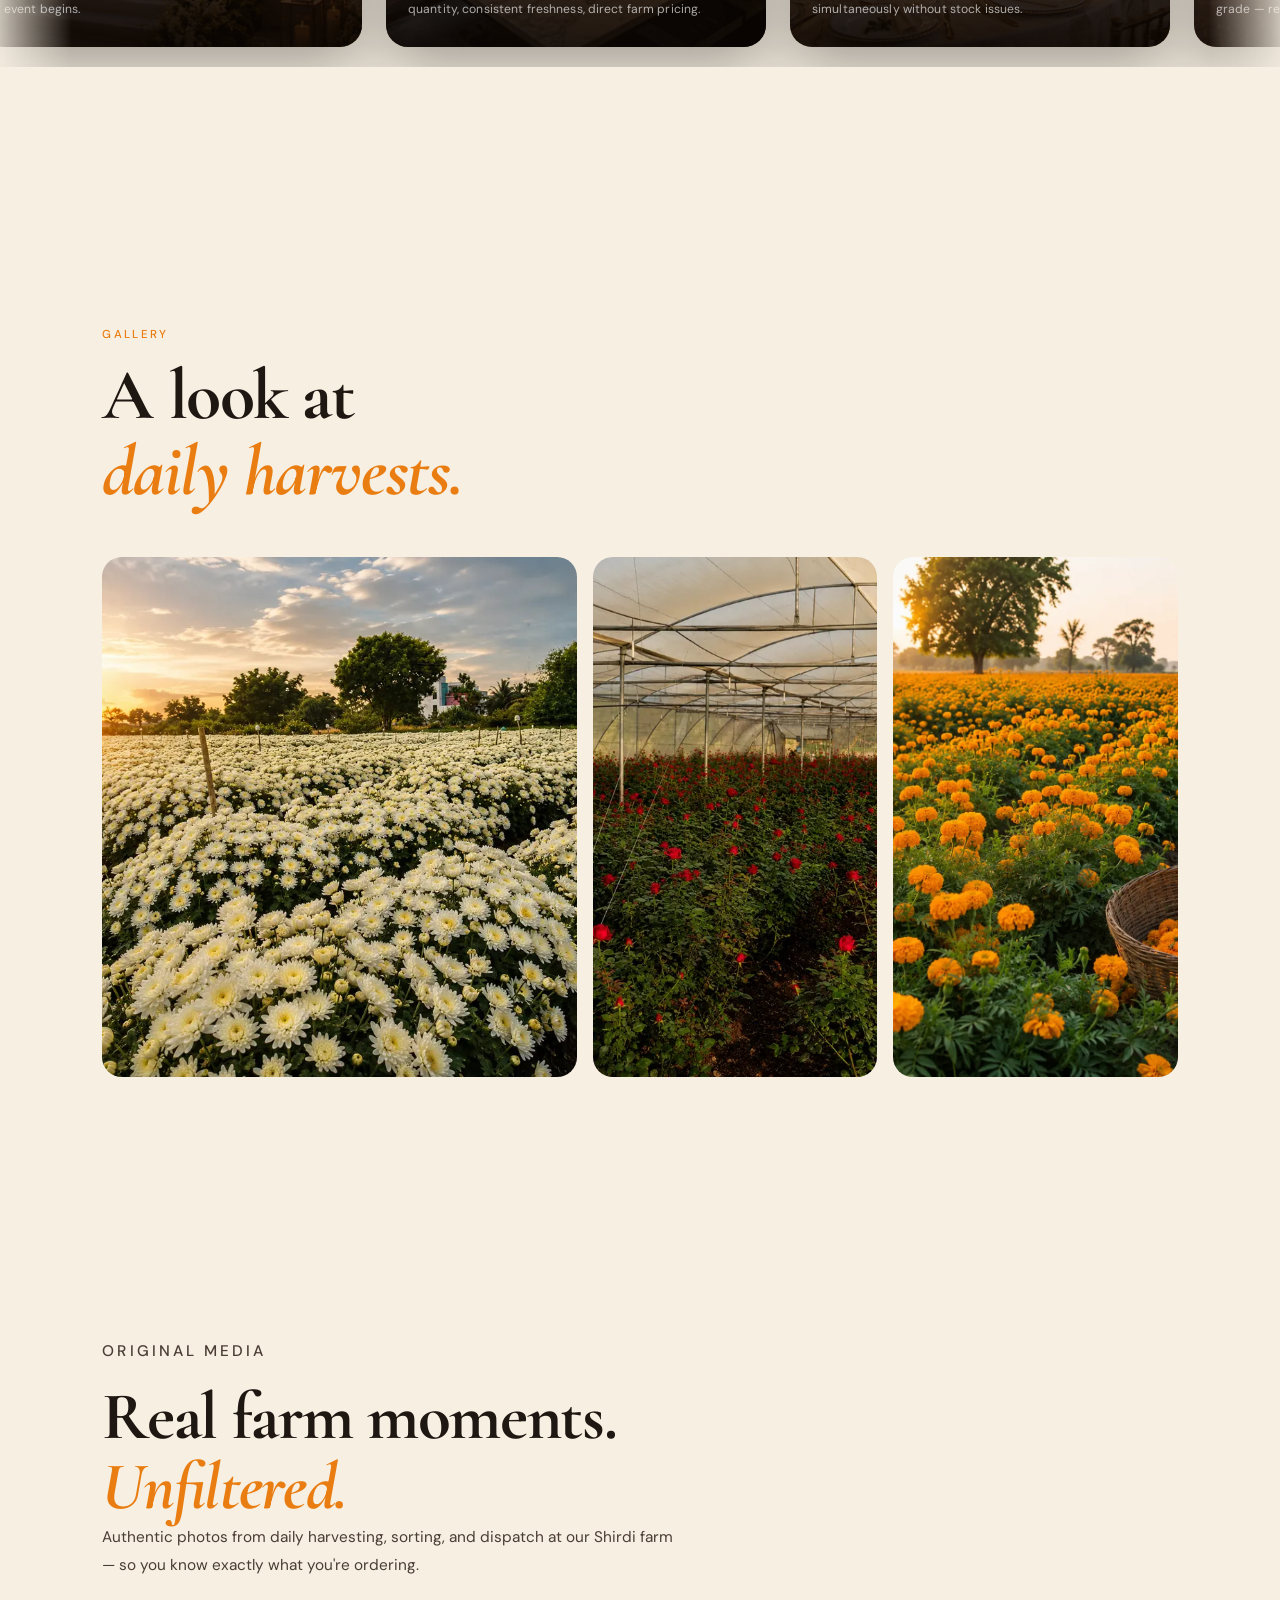
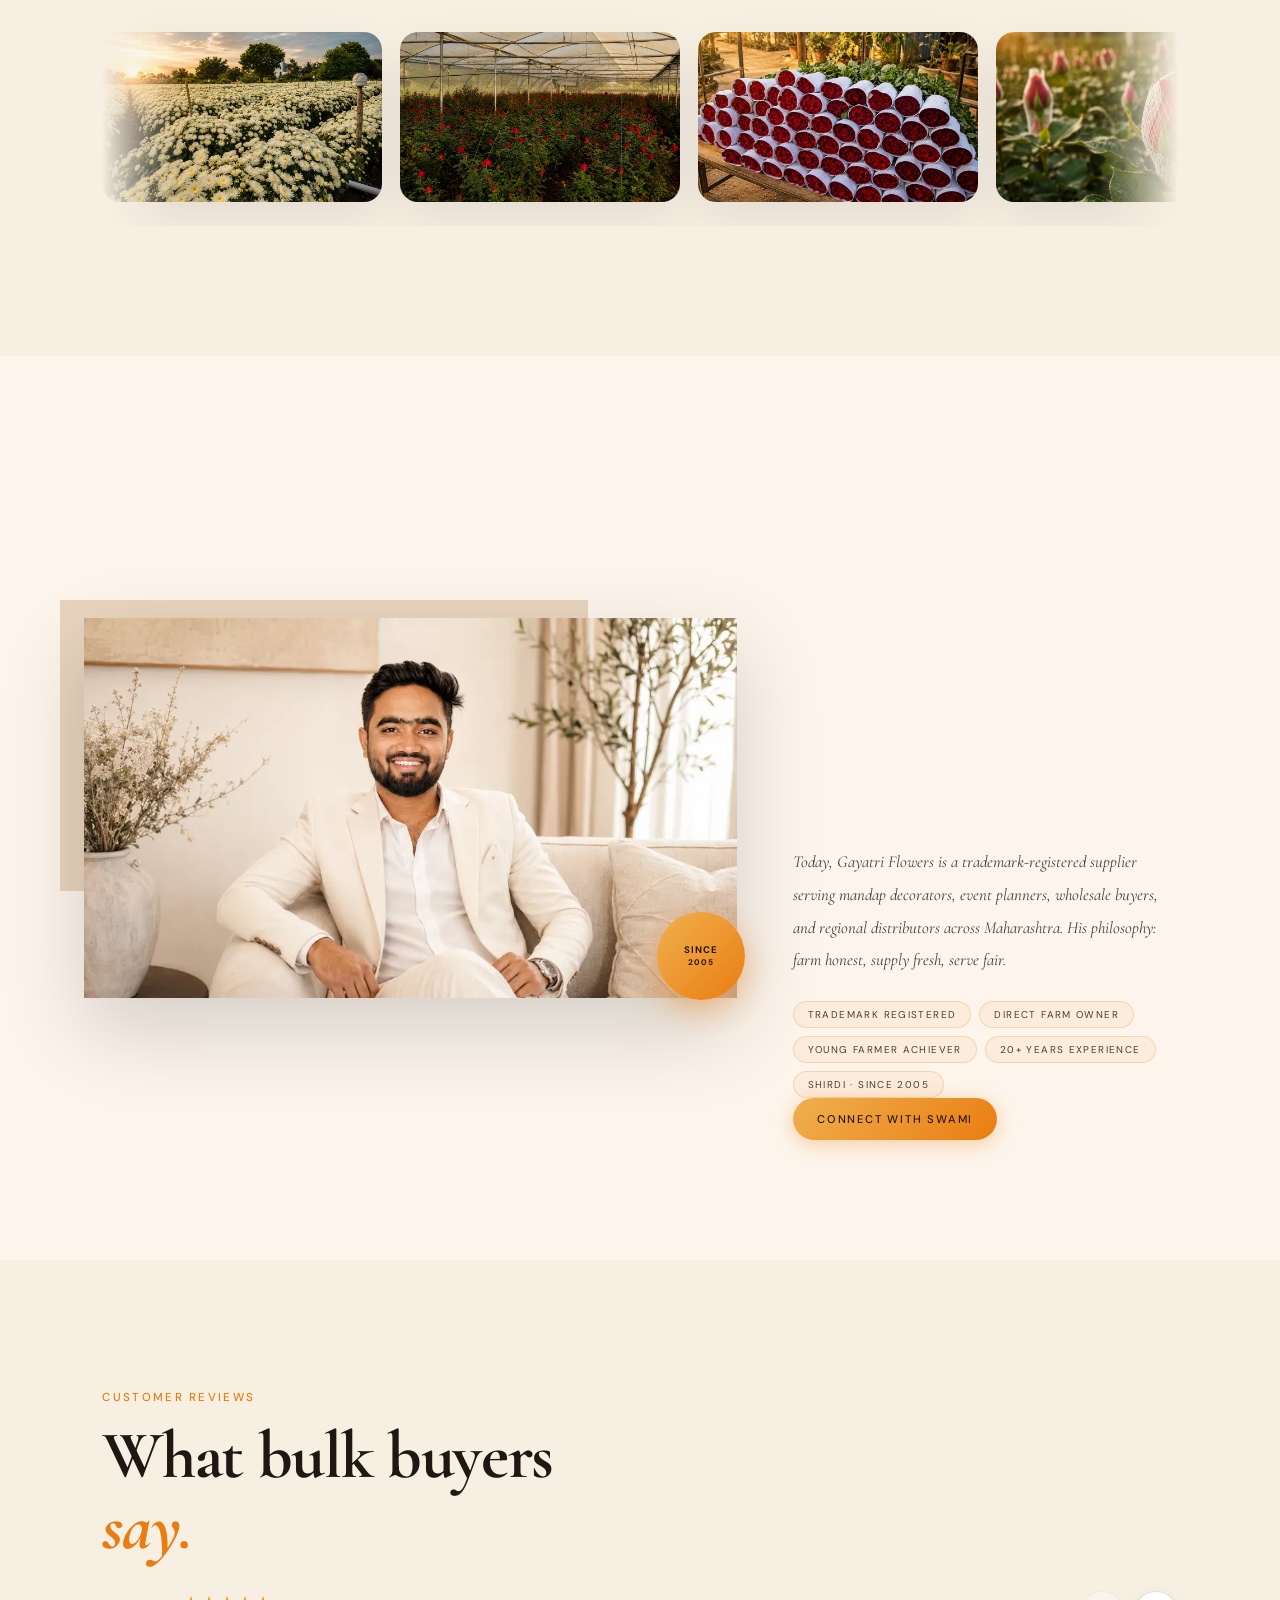
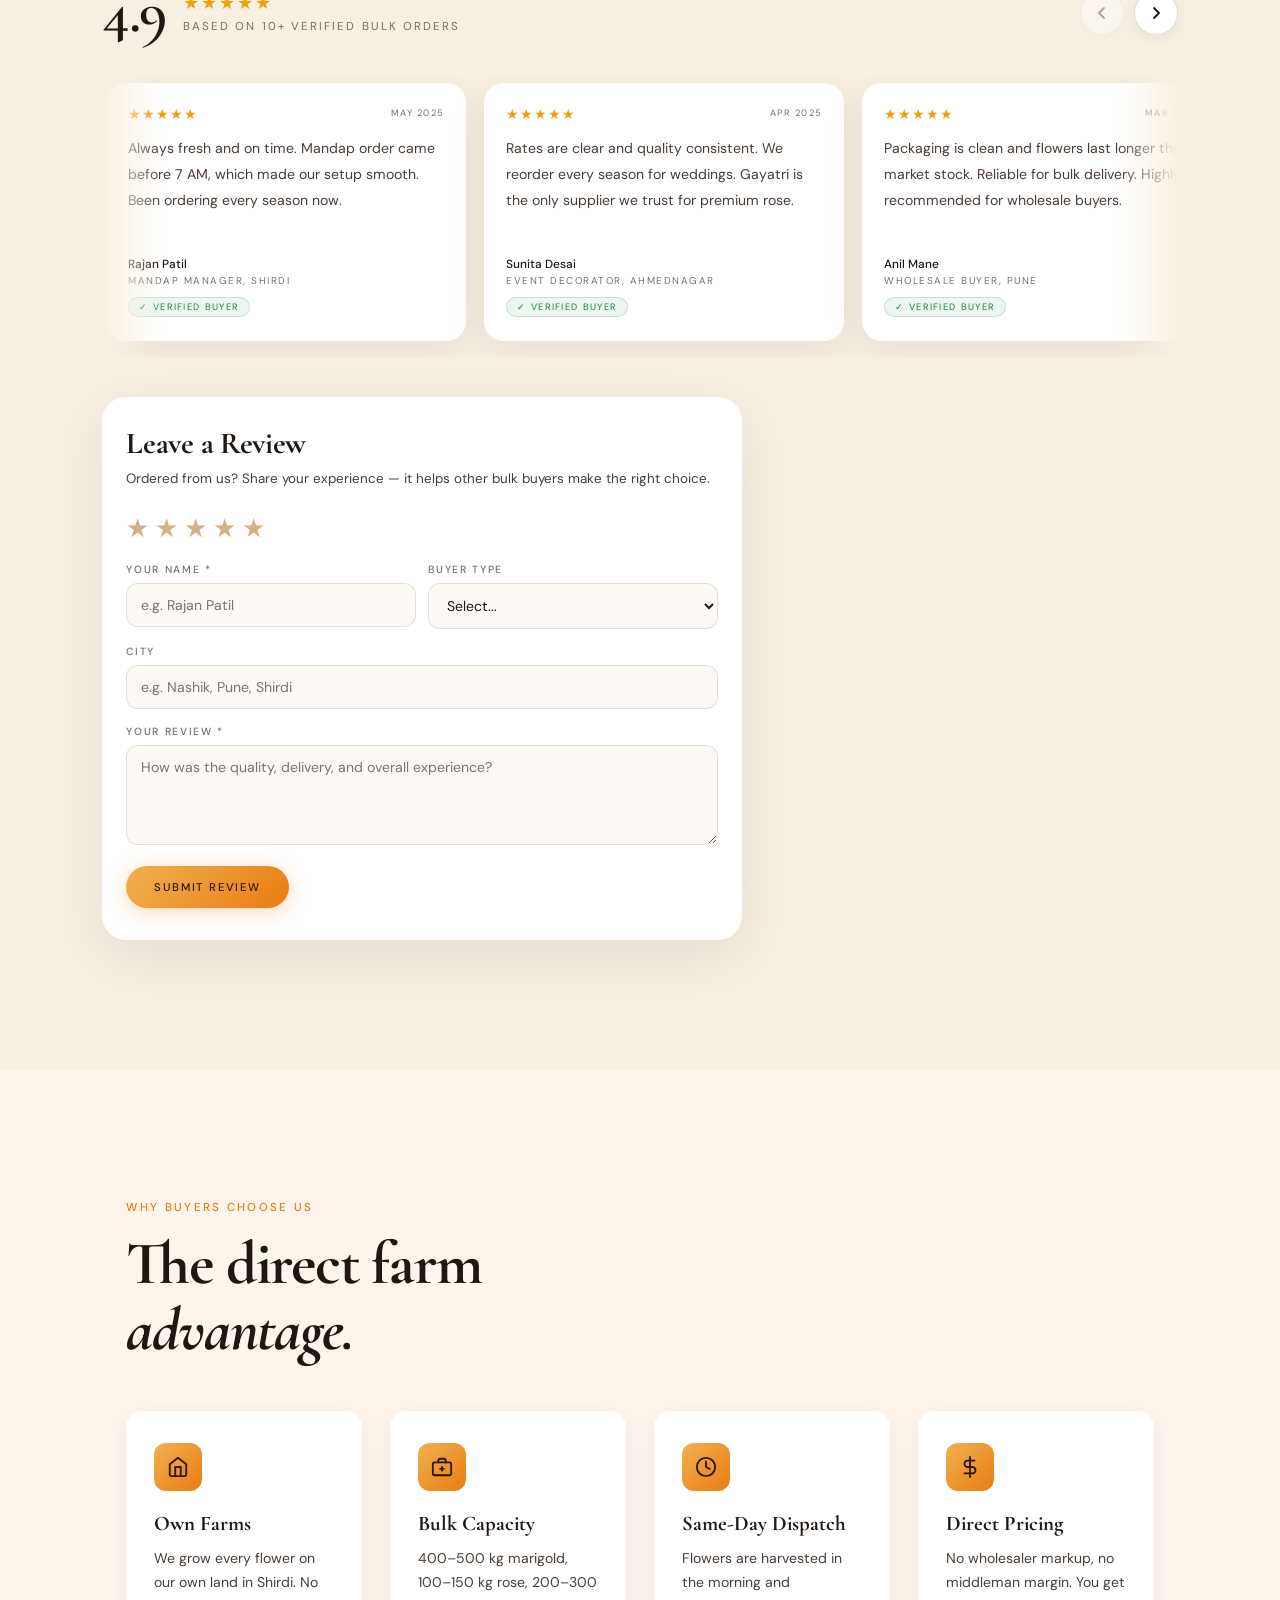
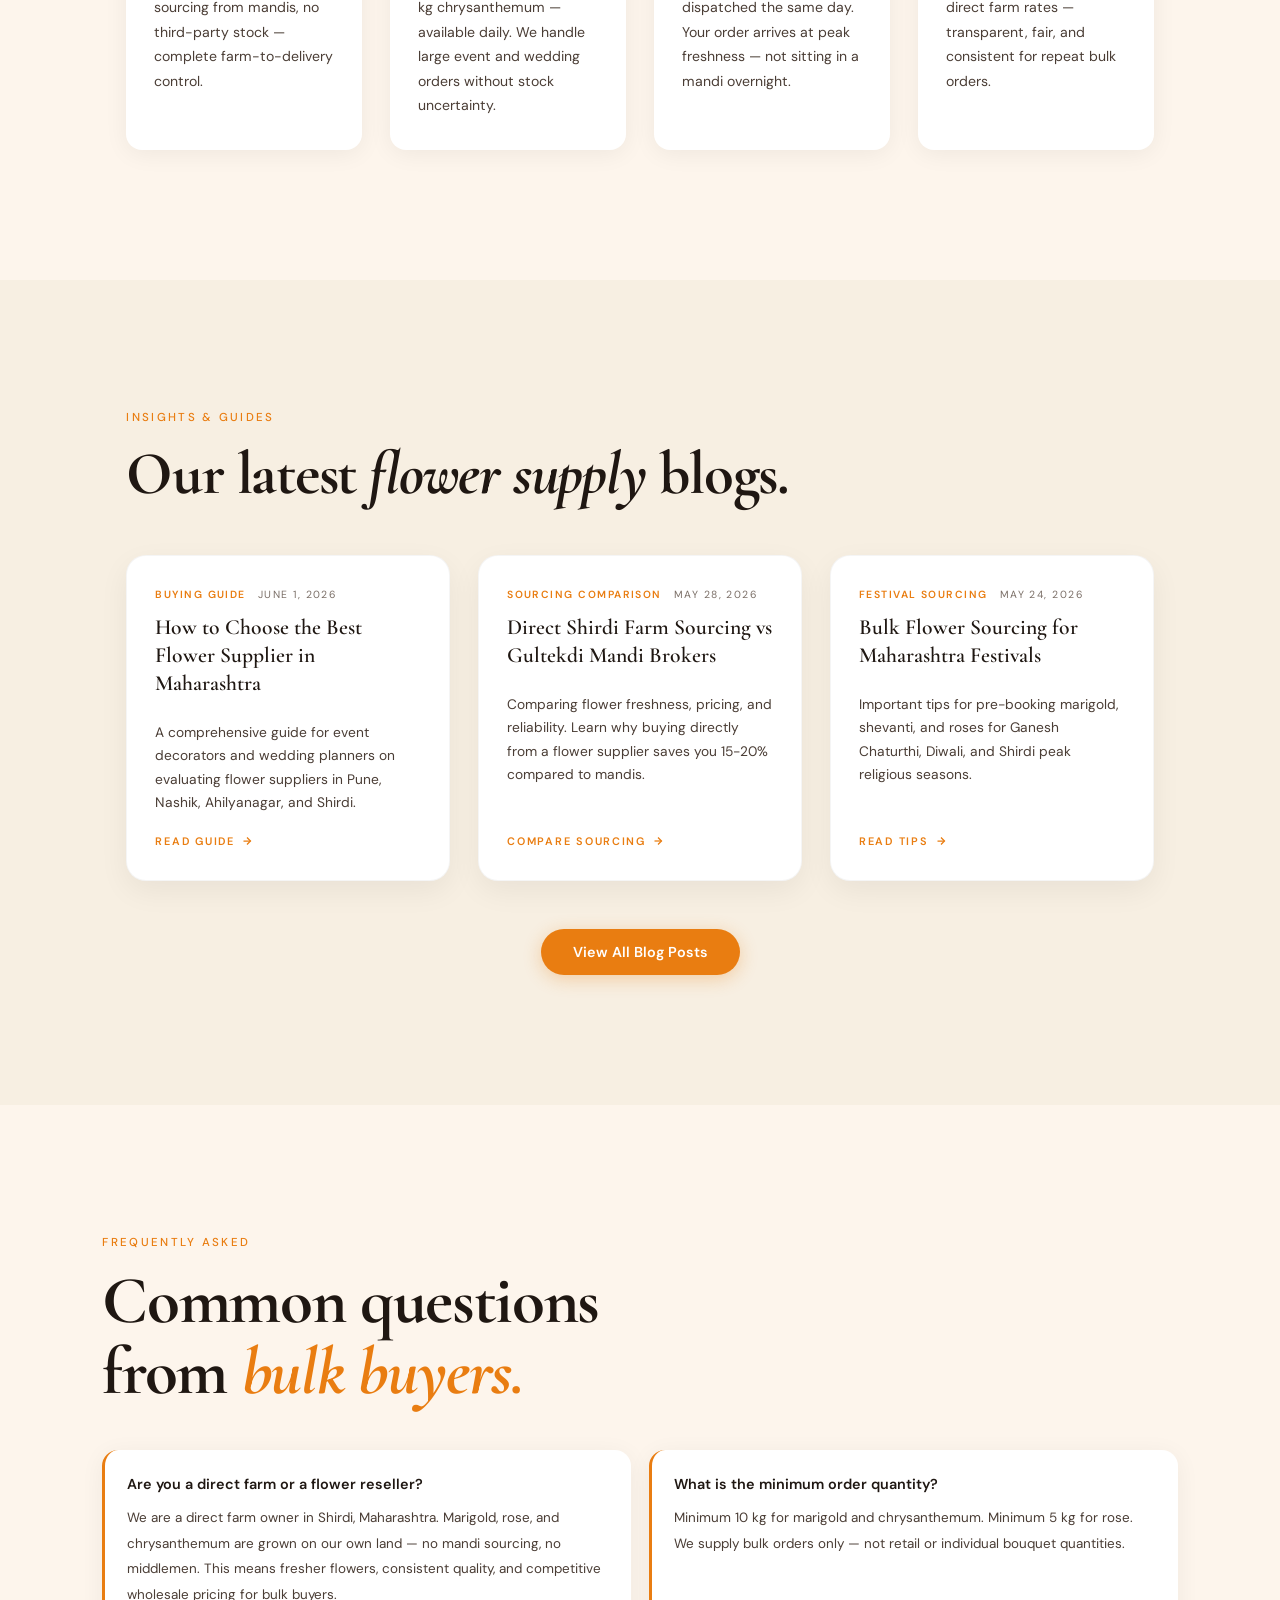
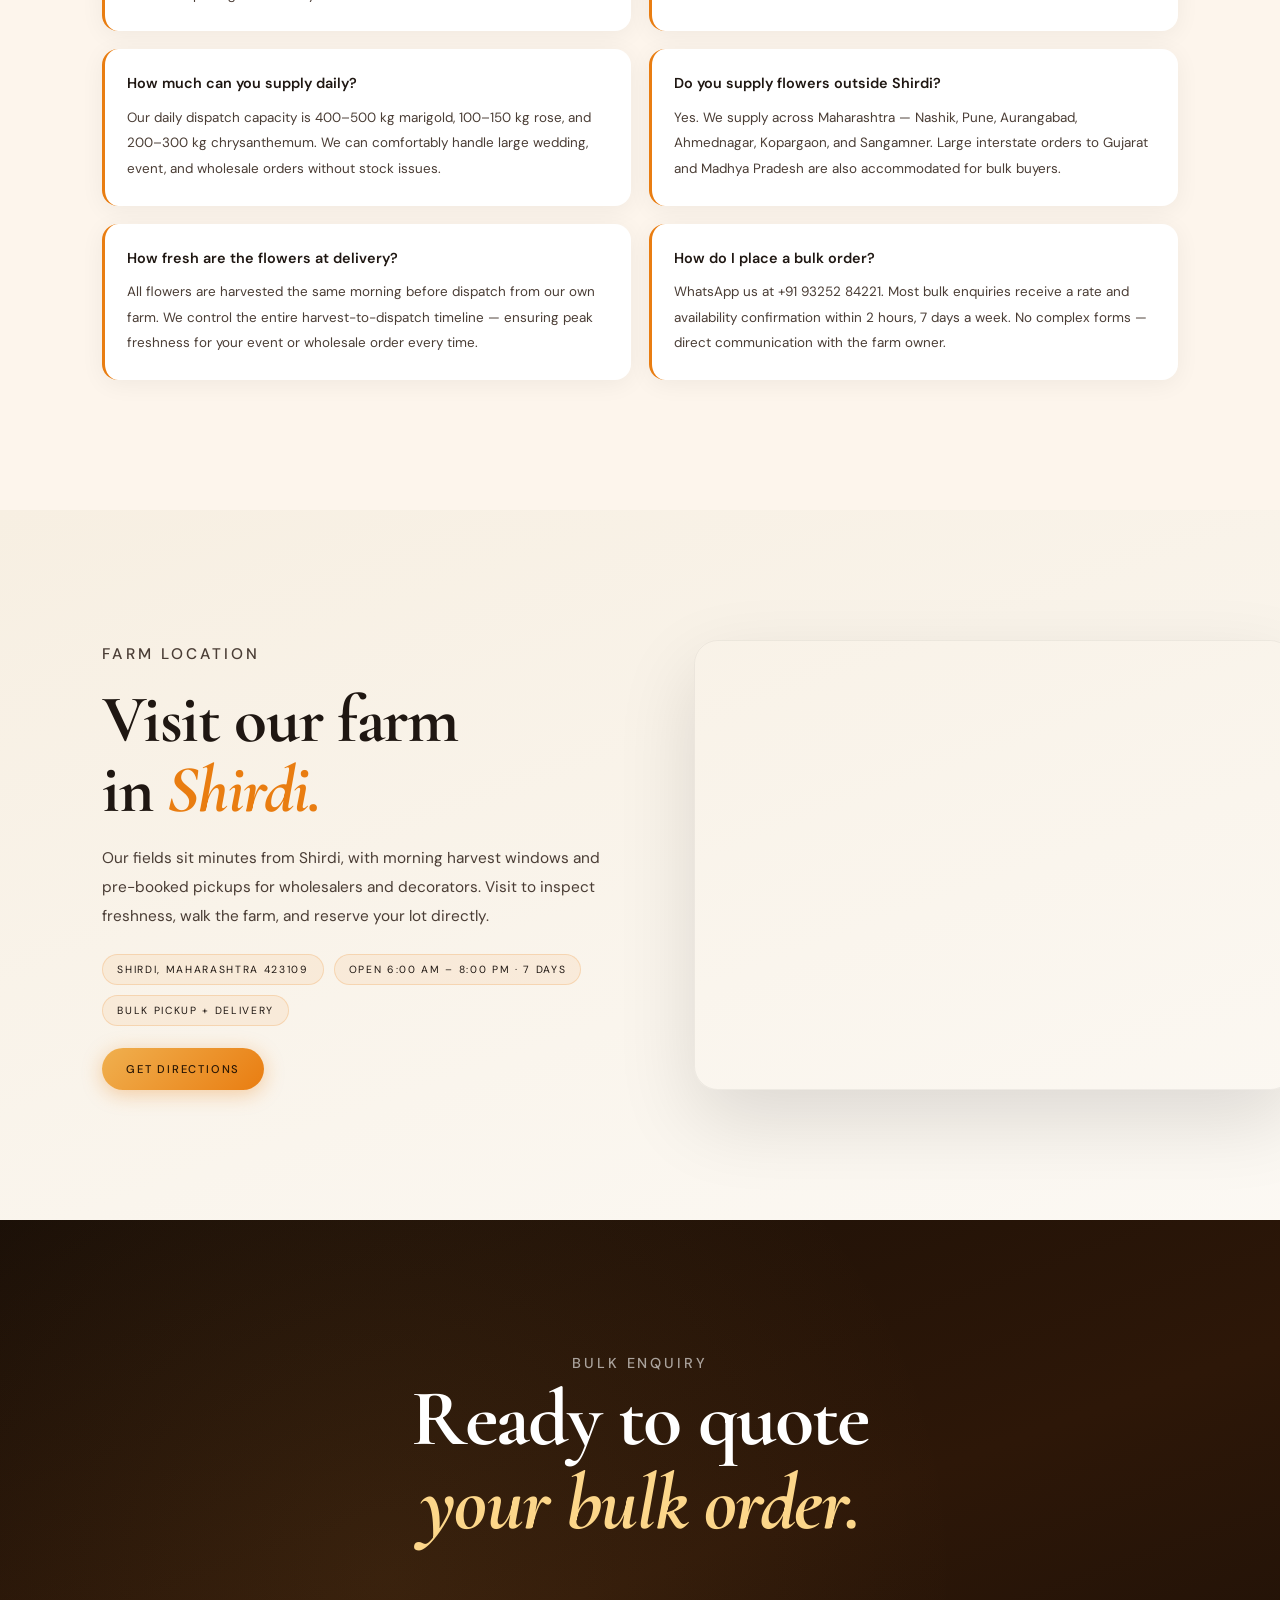
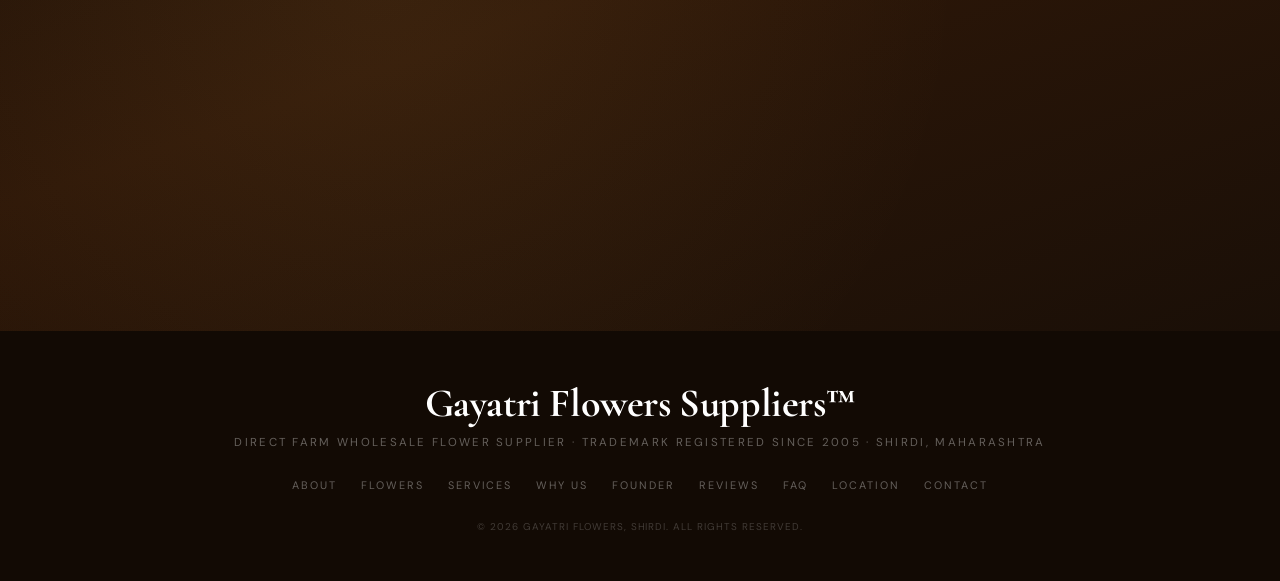
==== commit 0f7b5349: "added tracking" ====
--- a/index.html
+++ b/index.html
@@ -2,6 +2,16 @@
 <html lang="en">
 
 <head>
+  <!-- Google tag (gtag.js) -->
+  <script async src="https://www.googletagmanager.com/gtag/js?id=G-BQKNYNH786"></script>
+  <script>
+    window.dataLayer = window.dataLayer || [];
+    function gtag(){dataLayer.push(arguments);}
+    gtag('js', new Date());
+
+    gtag('config', 'G-BQKNYNH786');
+  </script>
+
   <meta name="google-site-verification" content="JE3dsGk1FQDg5oPc0O2wQTQNhy29ziyK3sGVmU1INNA" />
   <meta charset="UTF-8" />
   <meta name="viewport" content="width=device-width, initial-scale=1.0" />
@@ -2542,10 +2552,23 @@
       document.getElementById('rv-submit').addEventListener('click', function () {
         var name = document.getElementById('rv-name').value.trim();
         var text = document.getElementById('rv-text').value.trim();
+        var role = document.getElementById('rv-role') ? document.getElementById('rv-role').value : '';
+        var city = document.getElementById('rv-city') ? document.getElementById('rv-city').value.trim() : '';
+
         if (!name || !text || !selected) {
           alert('Please fill in your name, review text, and select a star rating.');
           return;
         }
+
+        if (typeof window.trackGA4 === 'function') {
+          window.trackGA4('review_submitted', {
+            rating: selected,
+            buyer_name: name,
+            buyer_role: role,
+            buyer_city: city
+          });
+        }
+
         document.getElementById('reviewForm').style.display = 'none';
         document.getElementById('rv-success').style.display = 'block';
       });
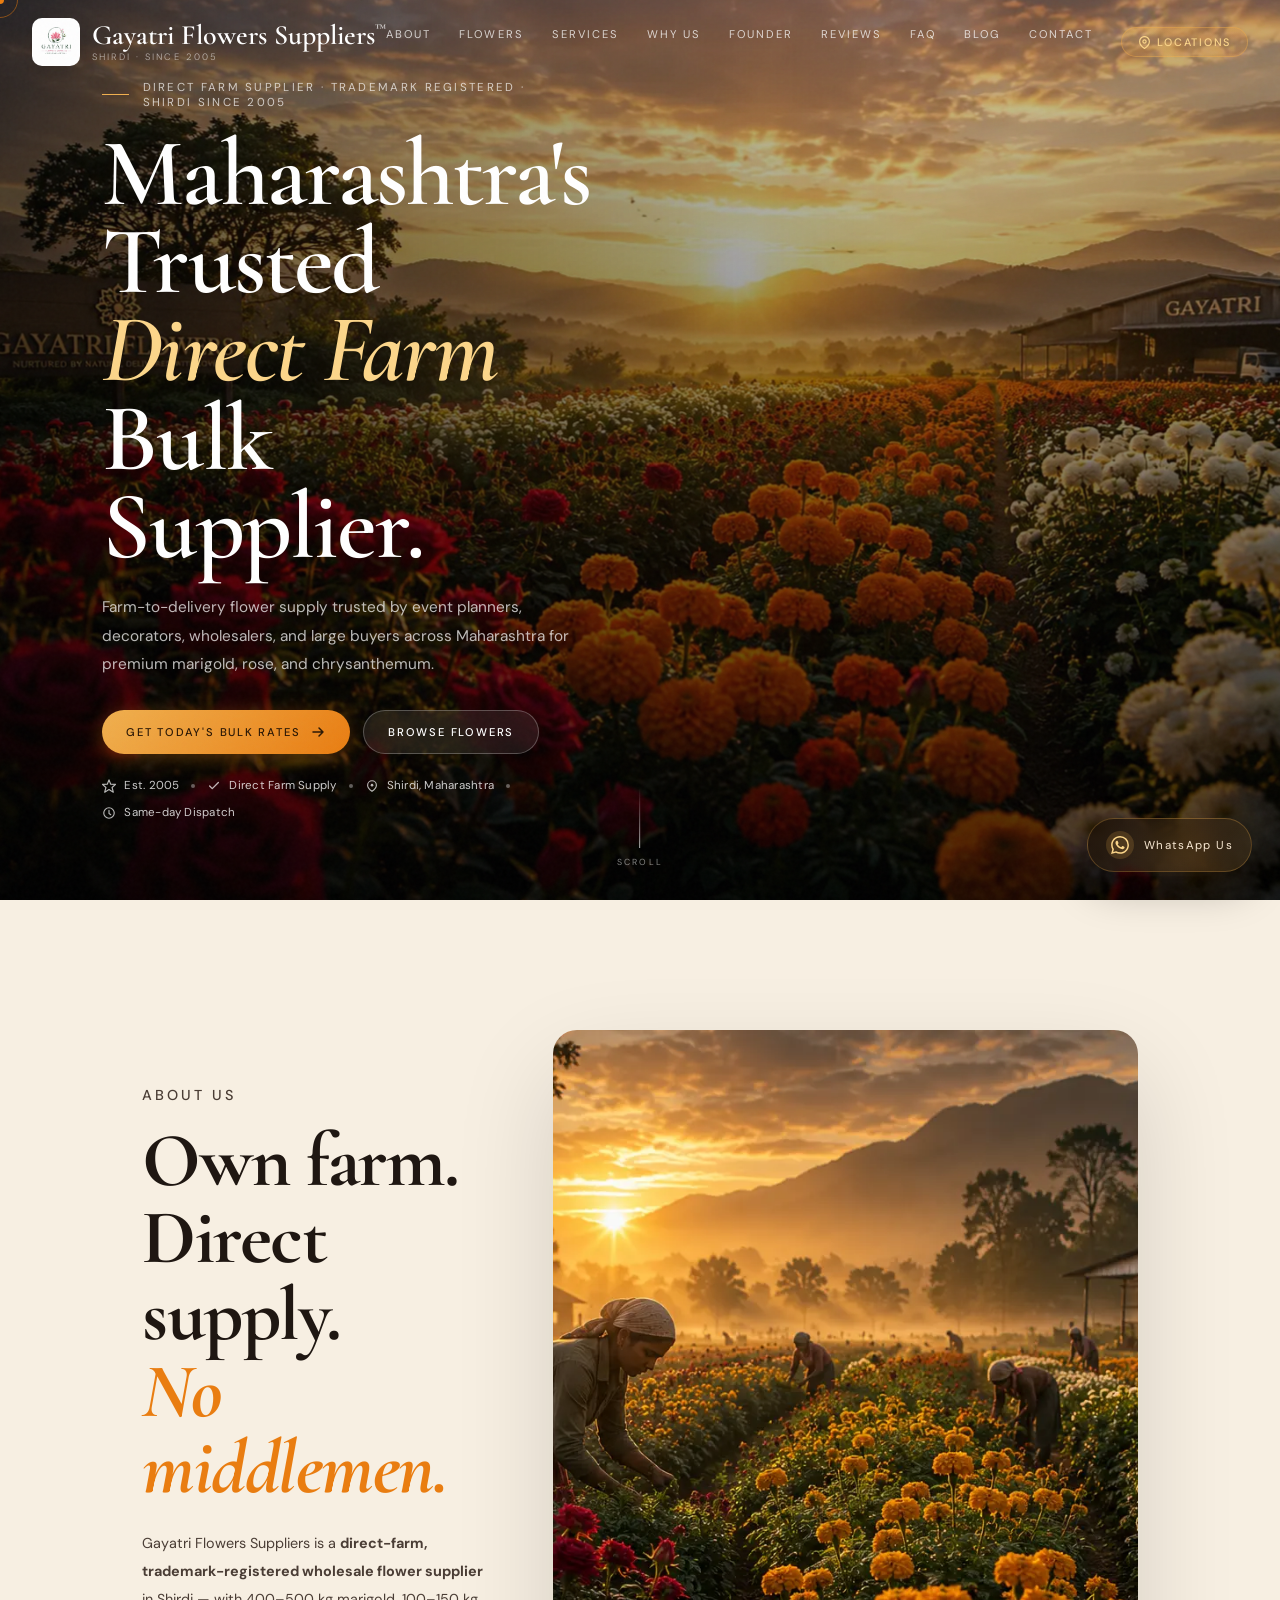
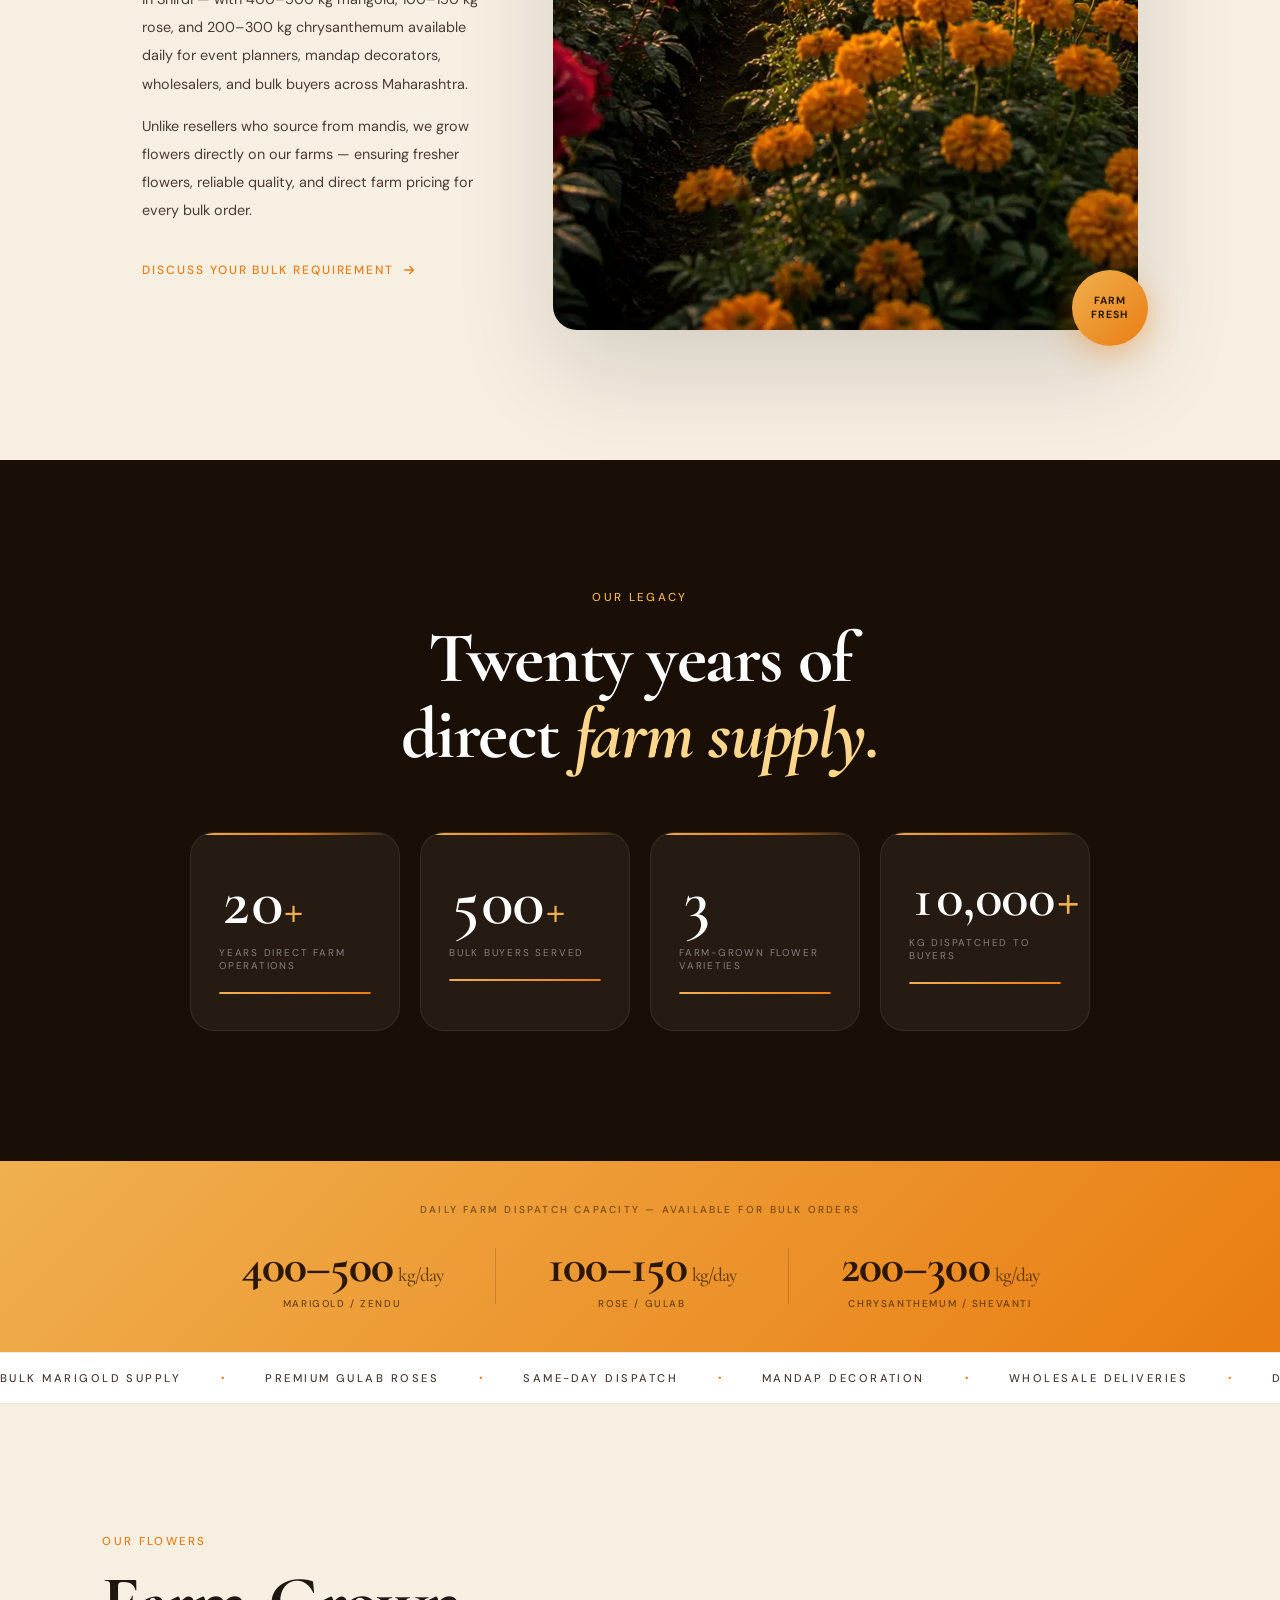
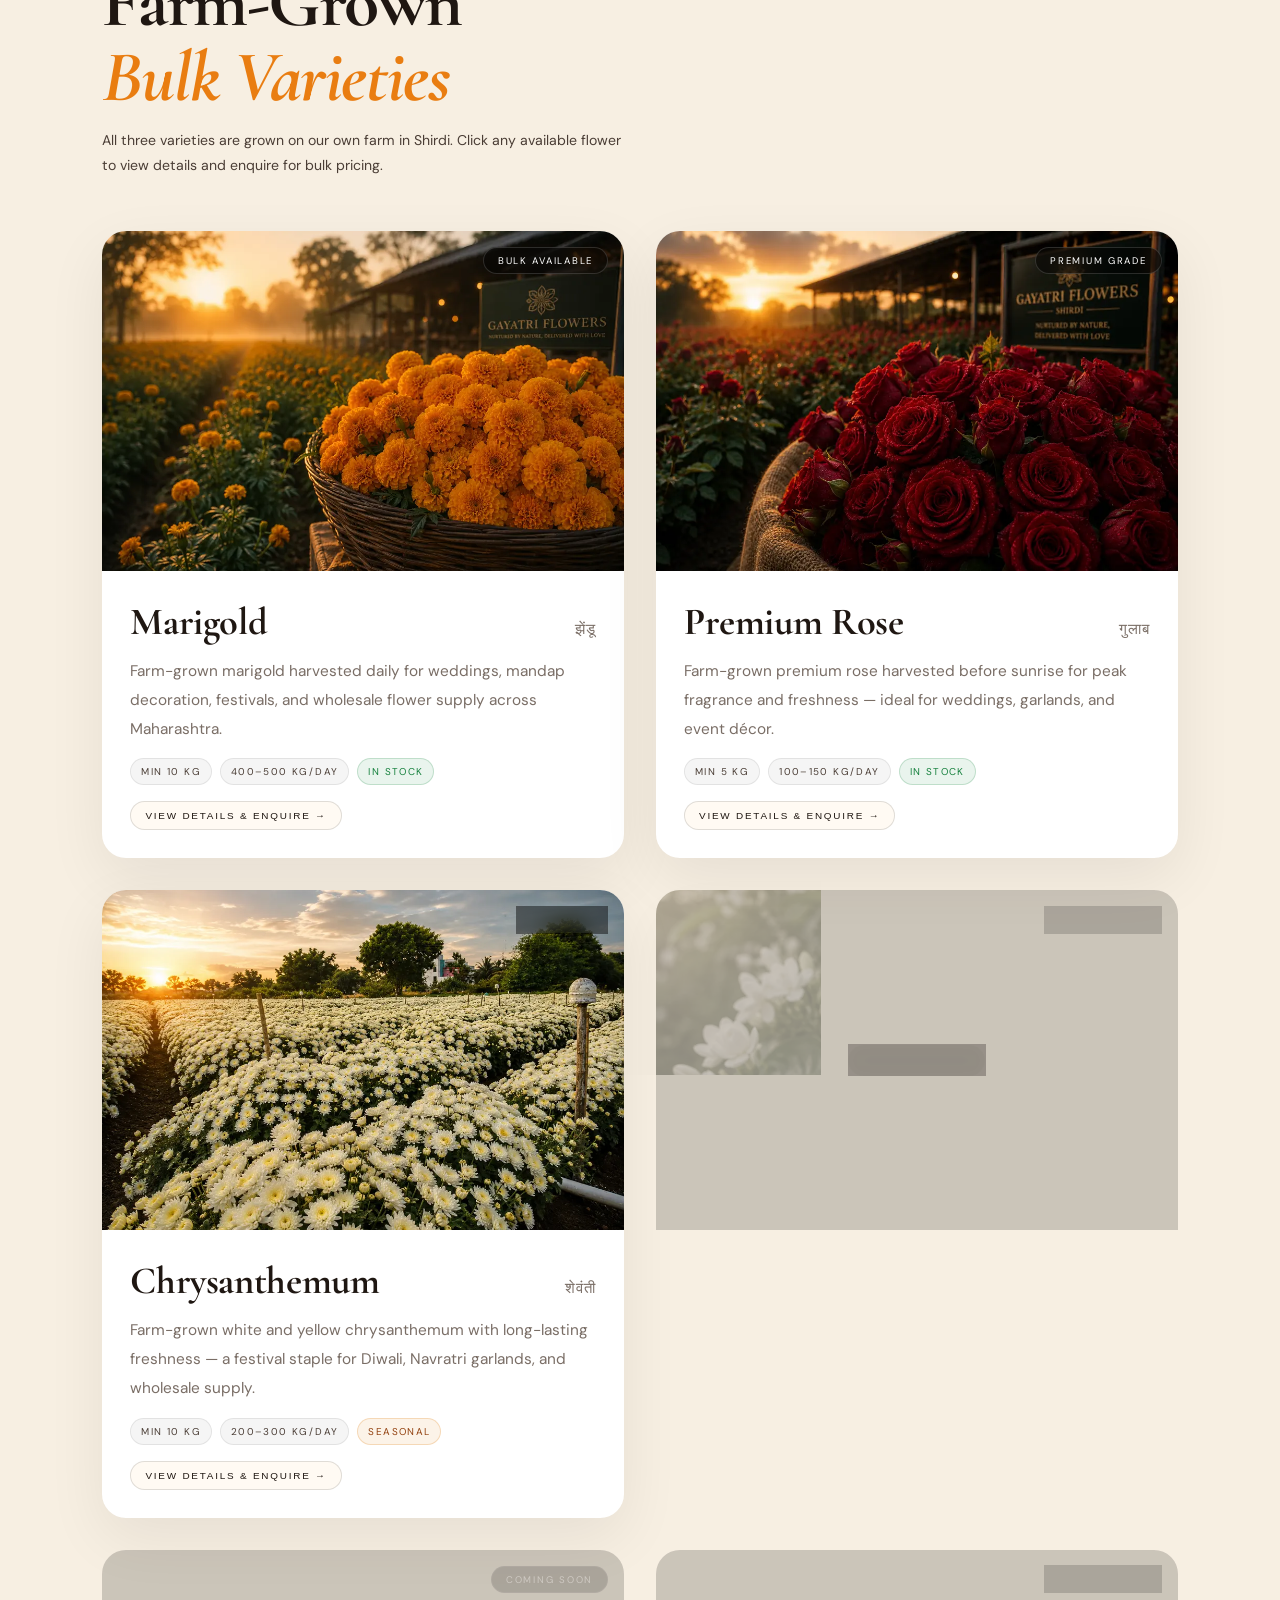
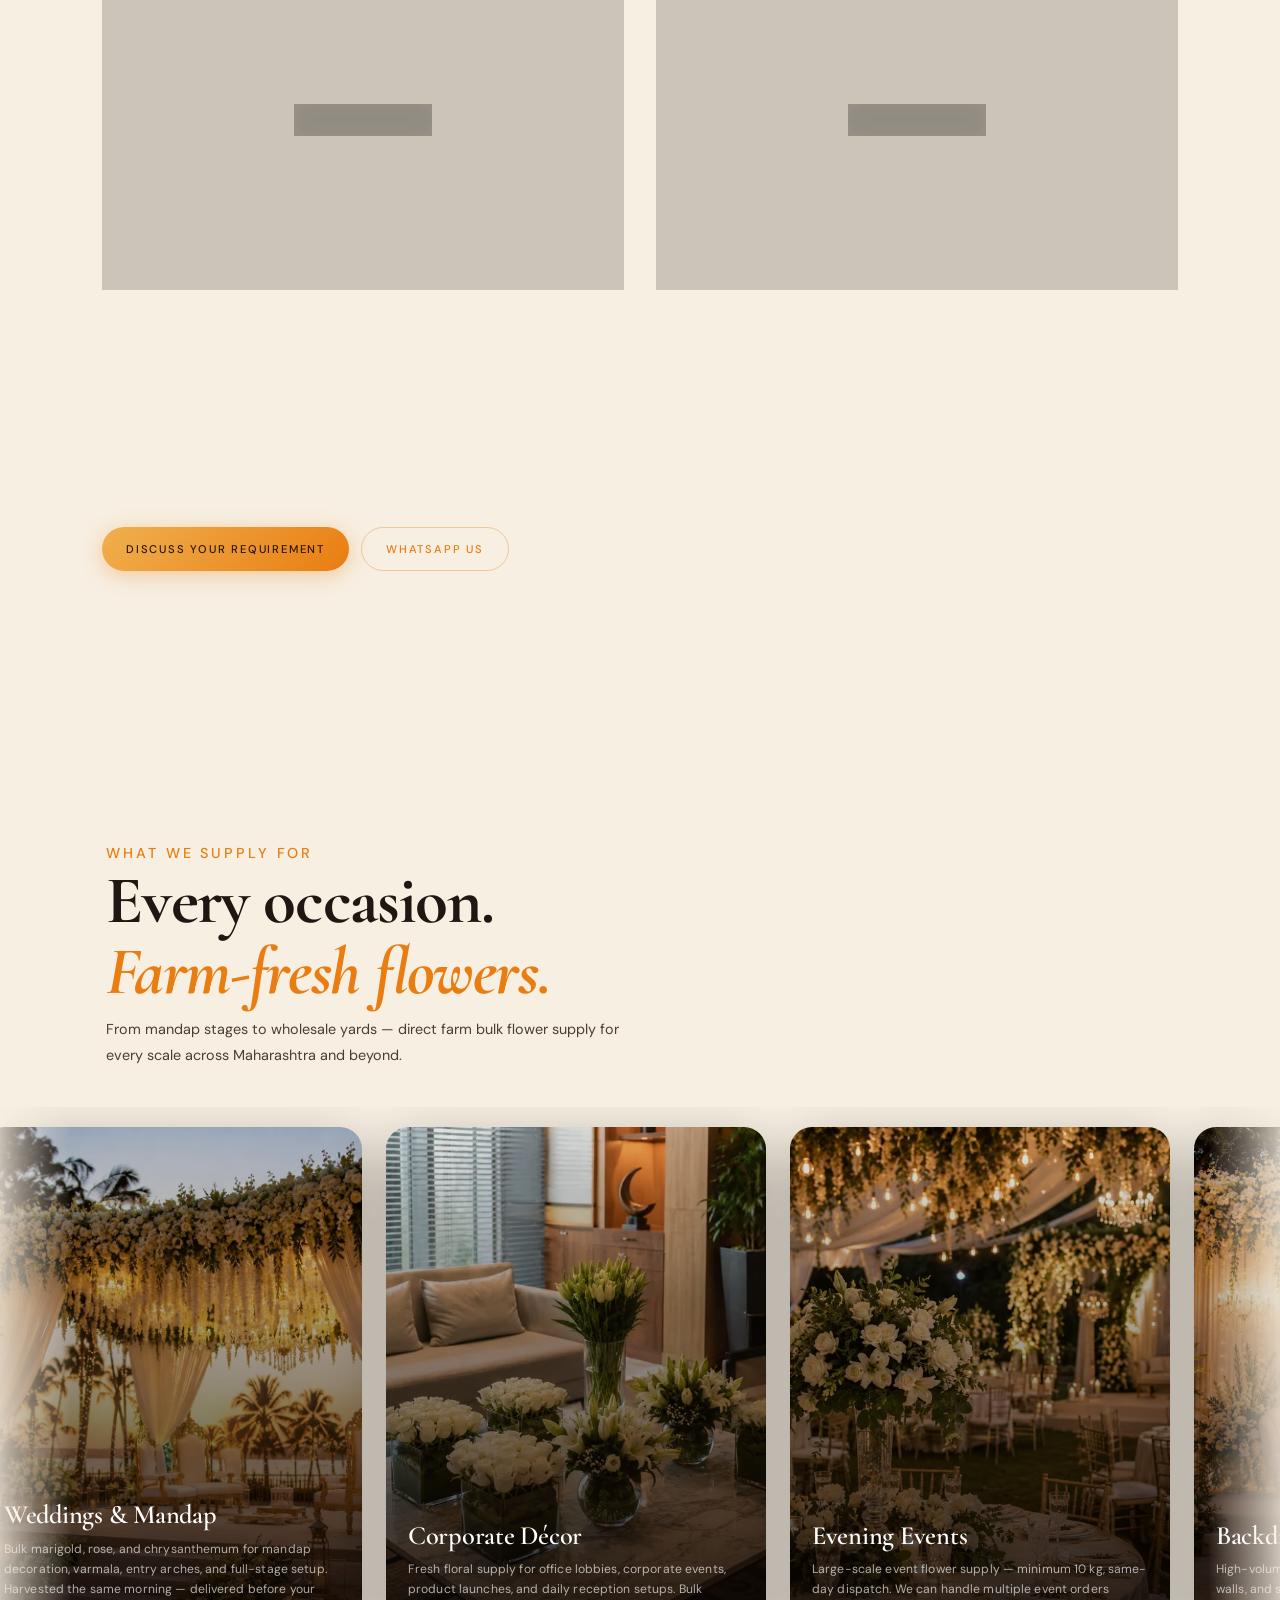
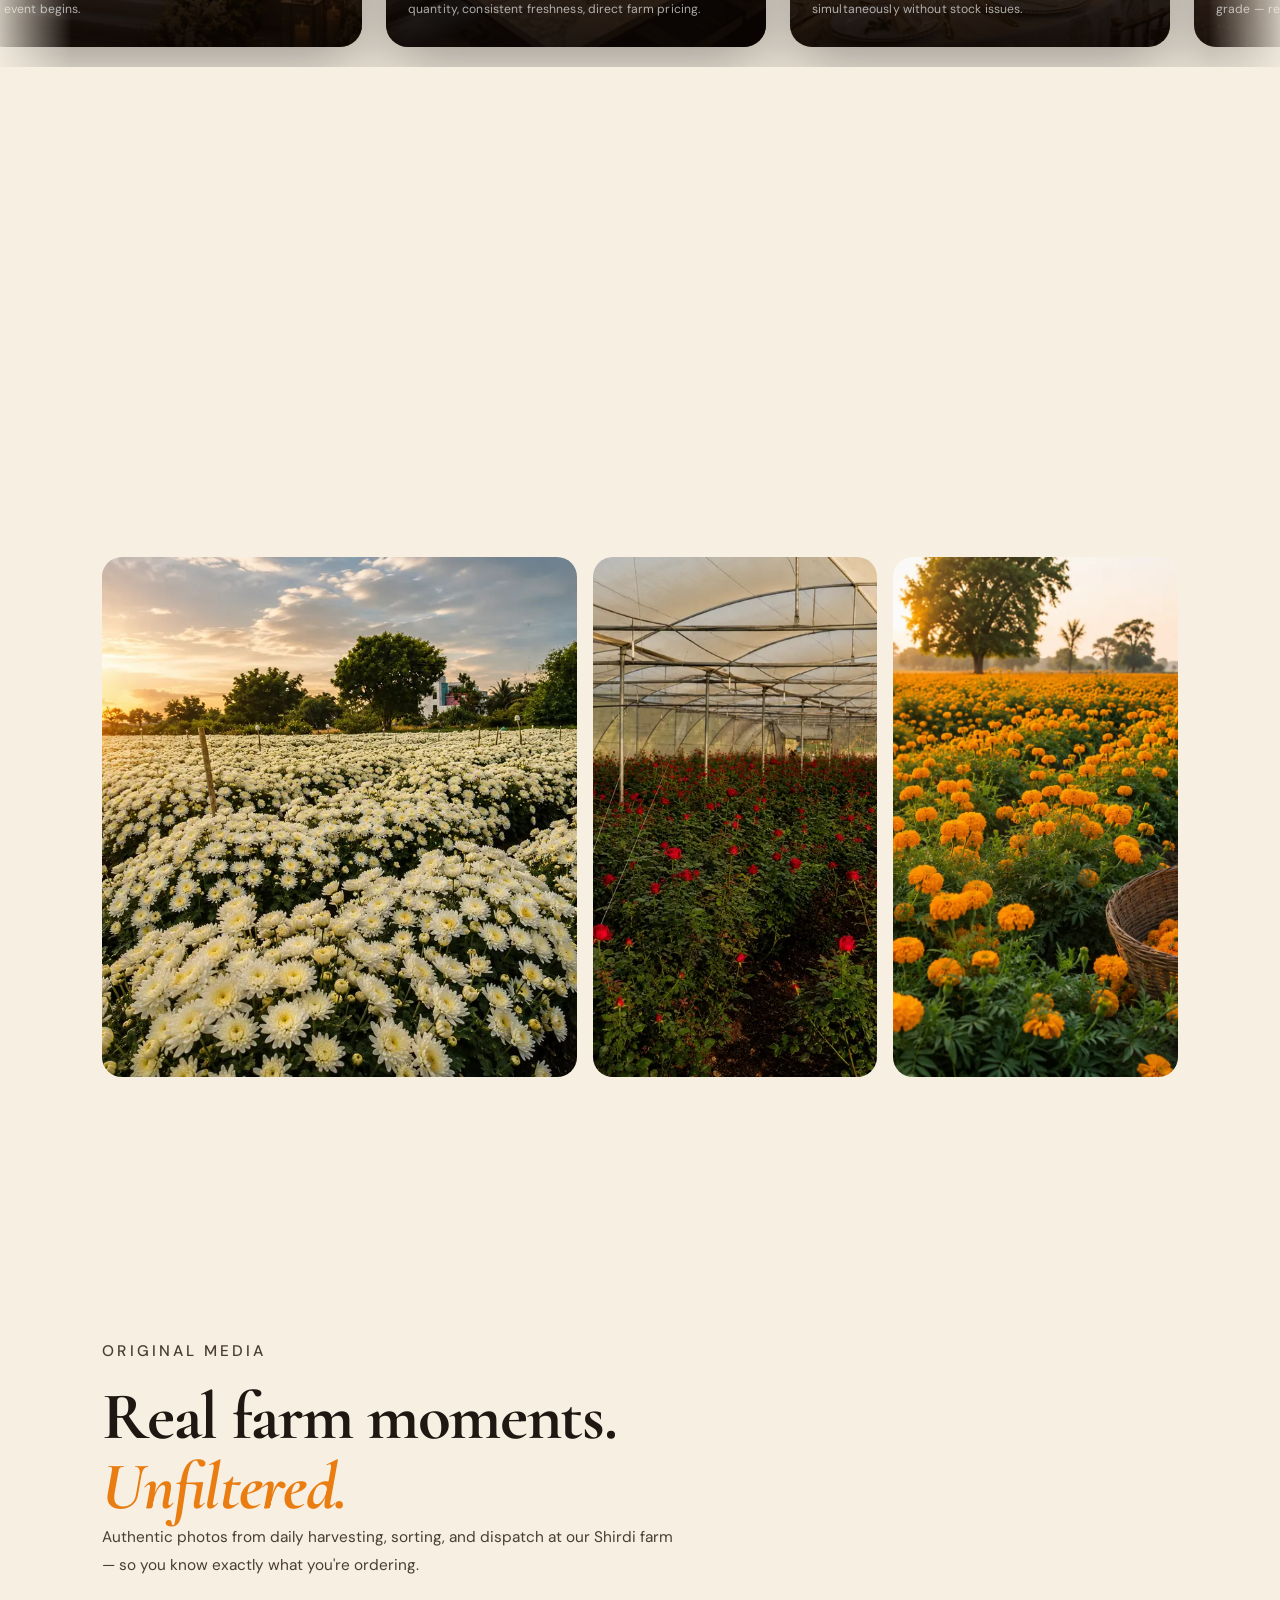
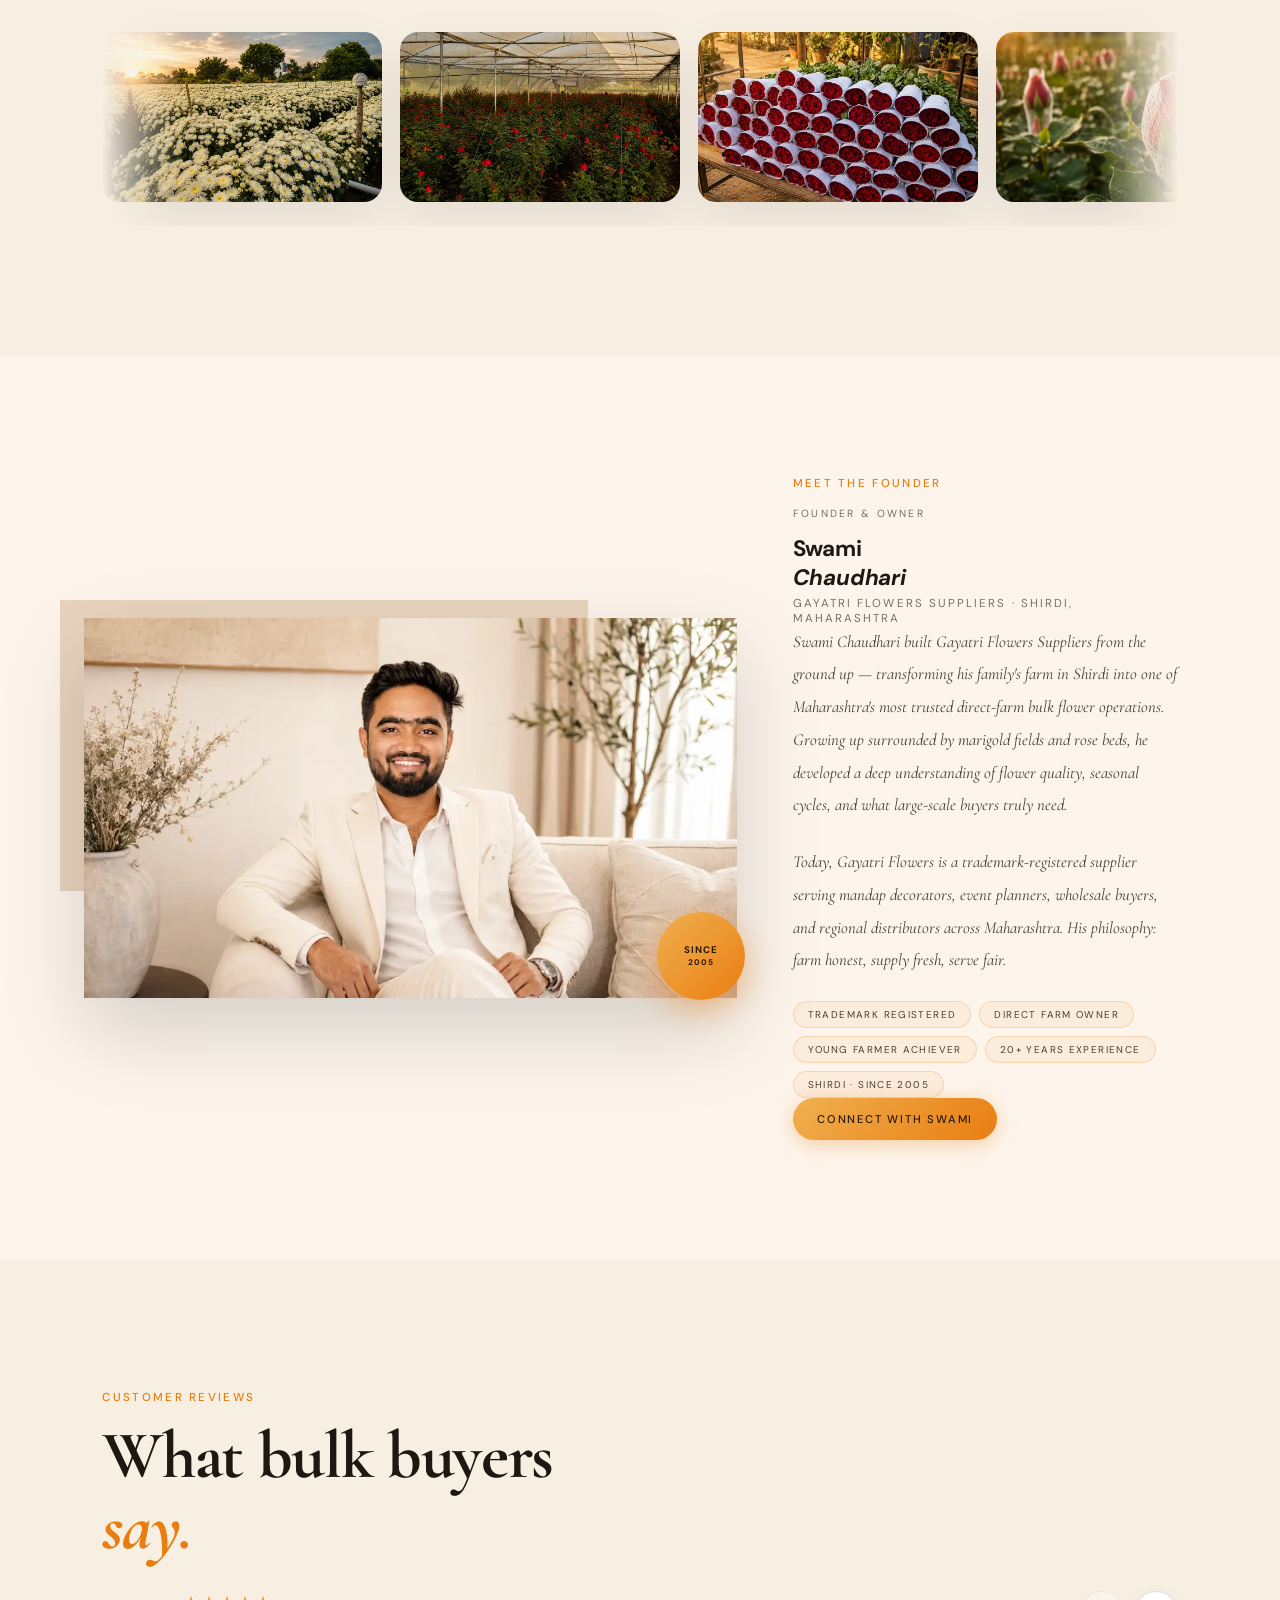
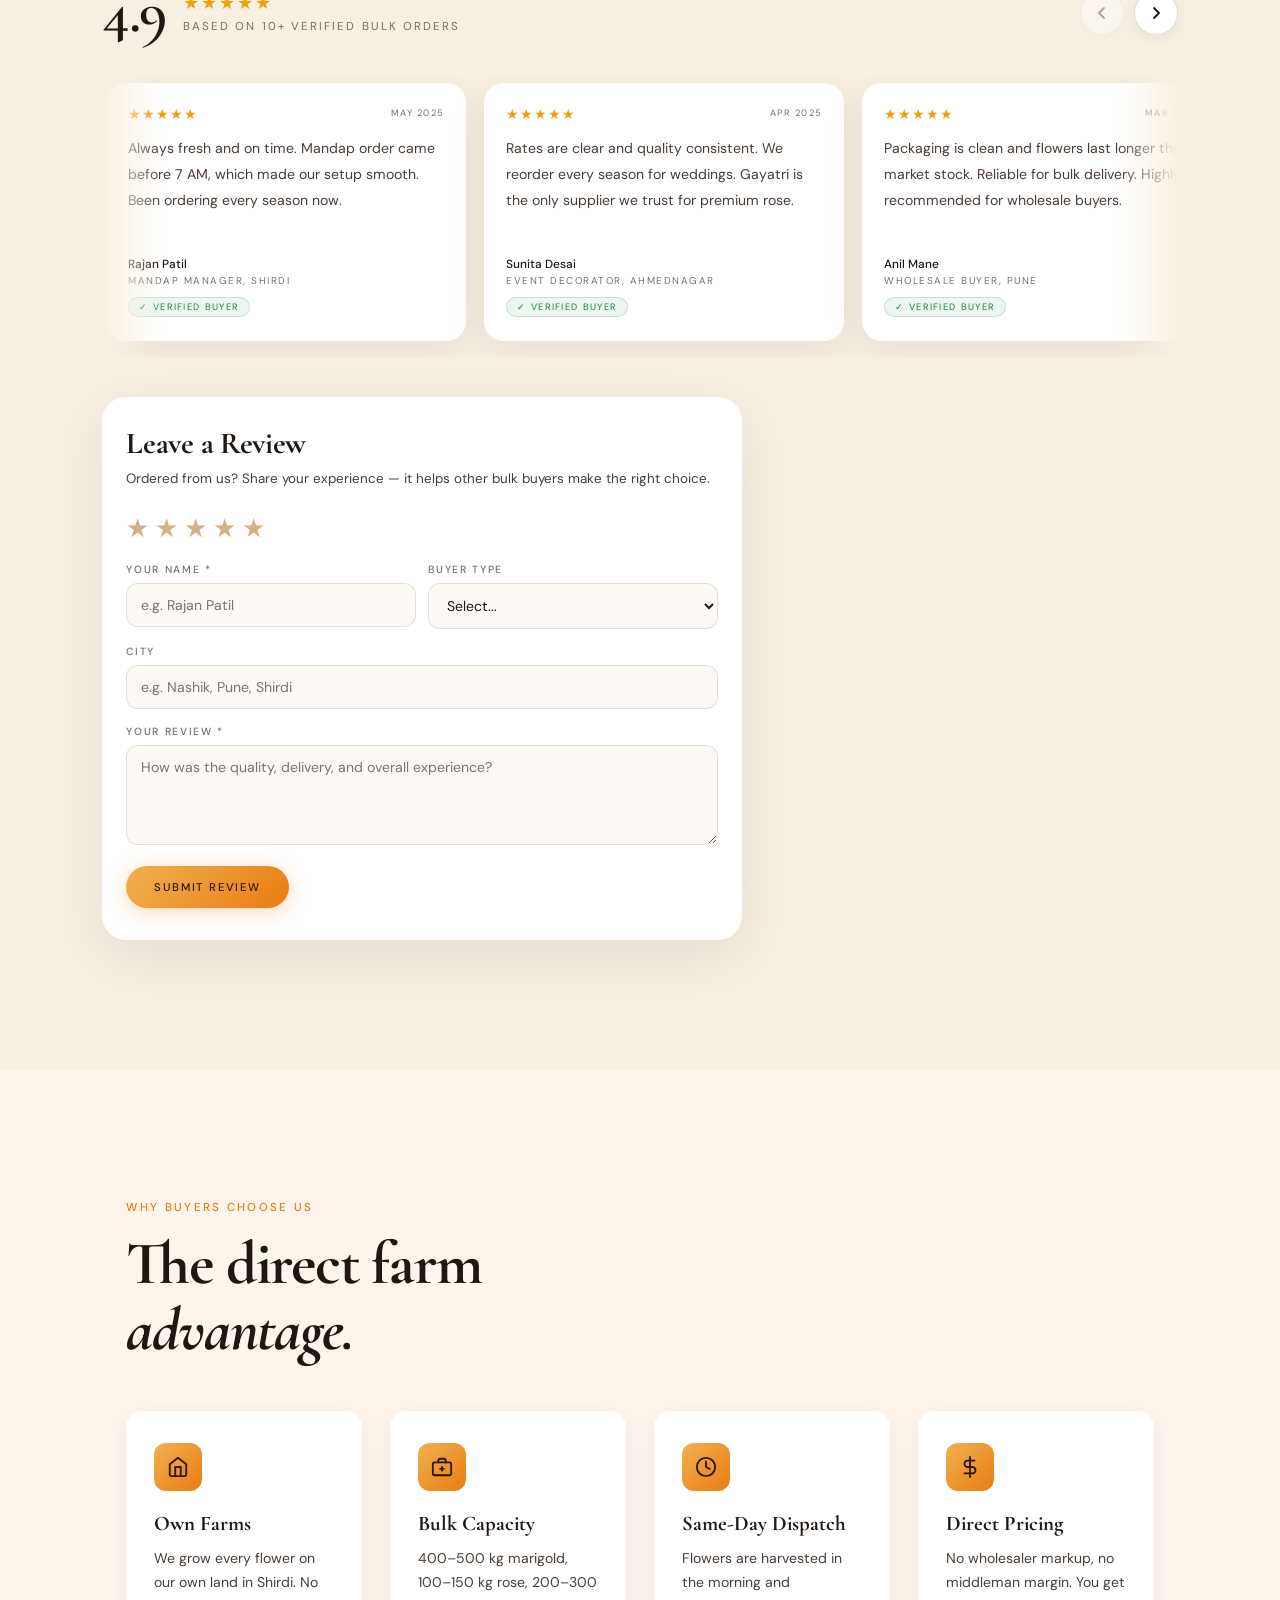
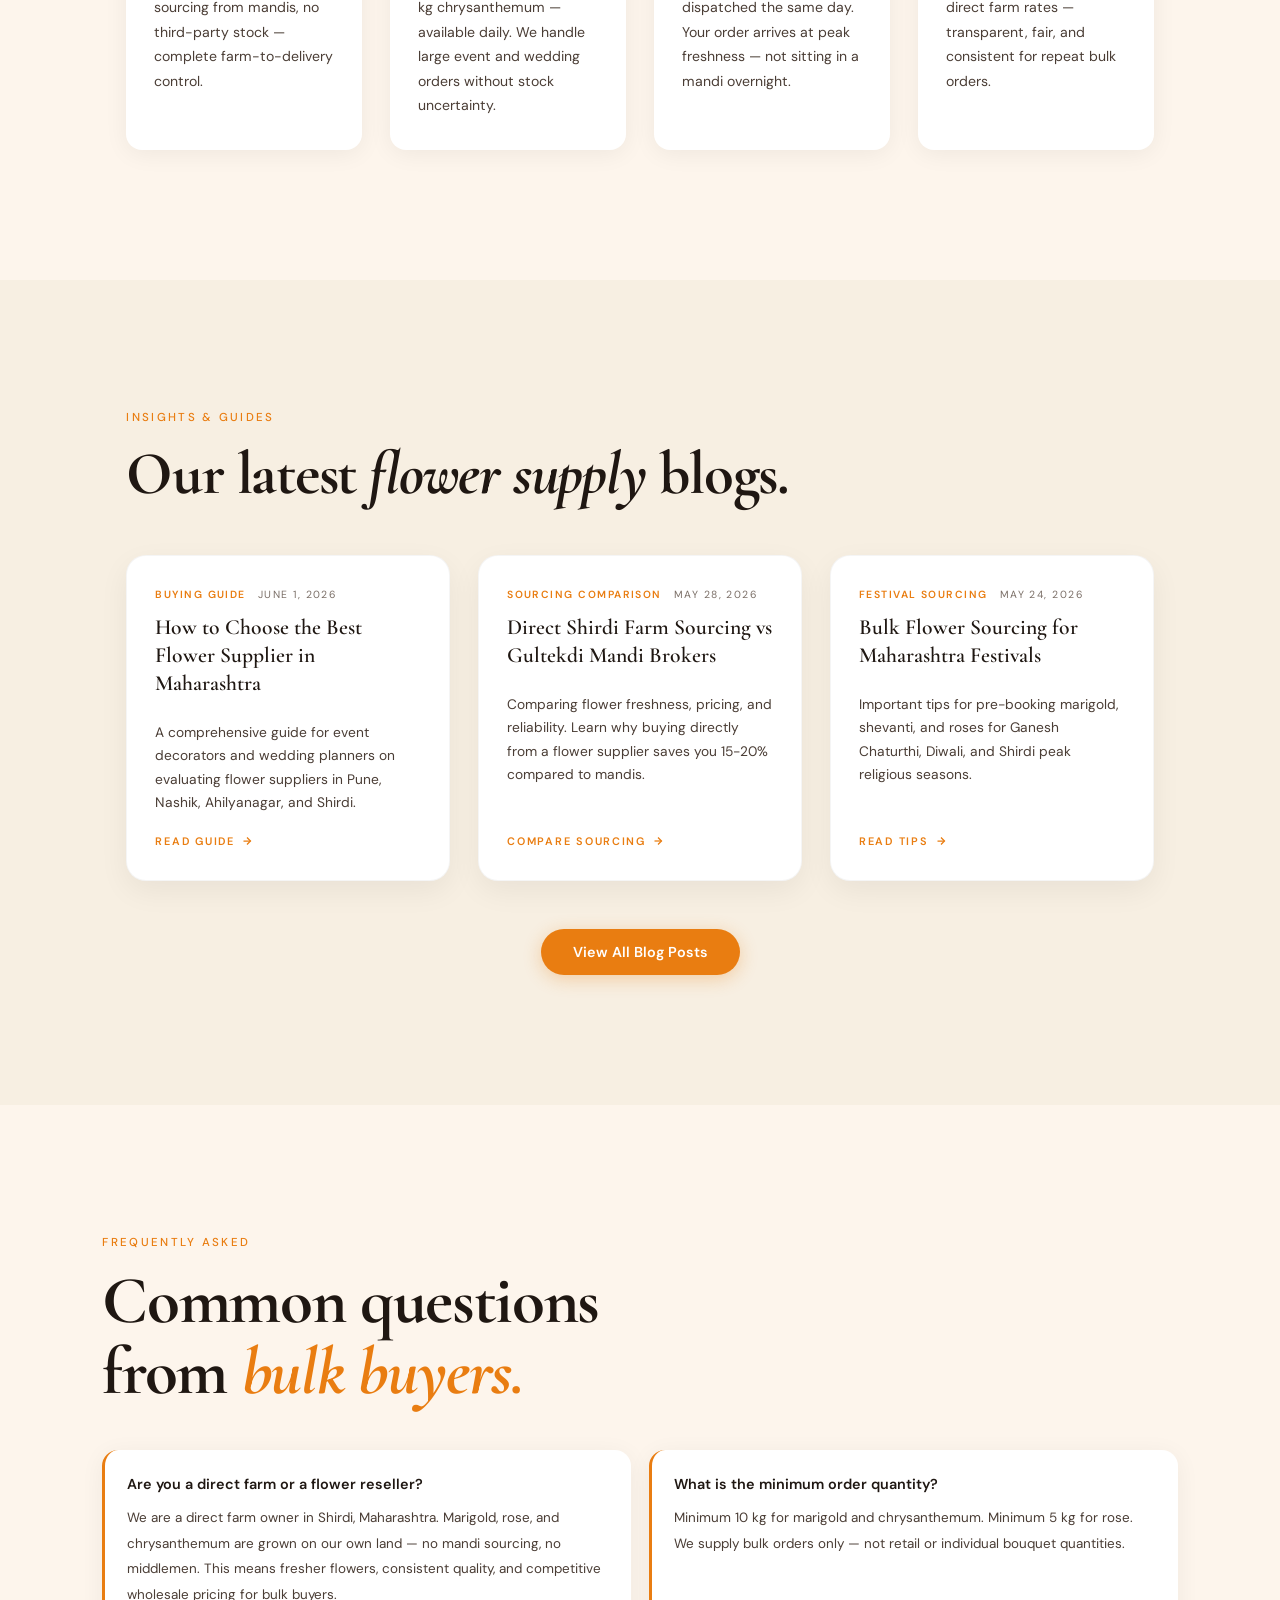
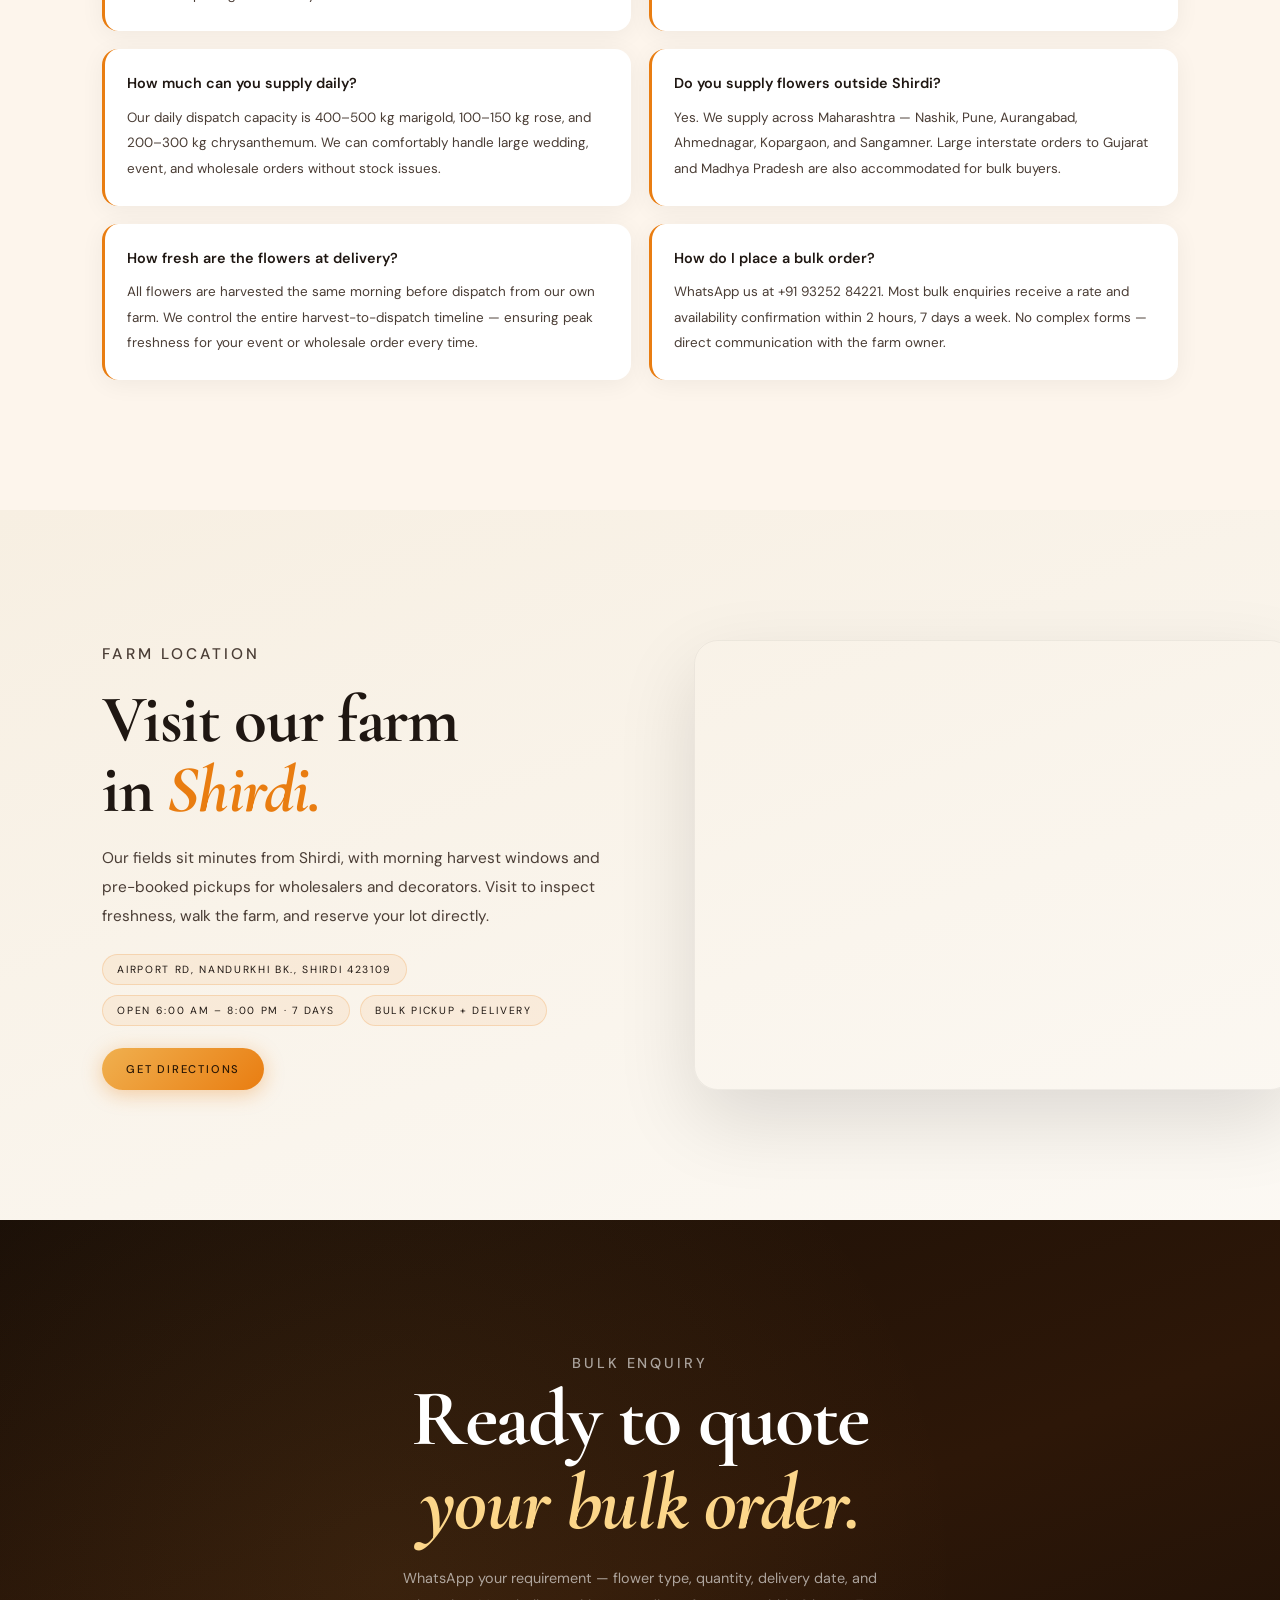
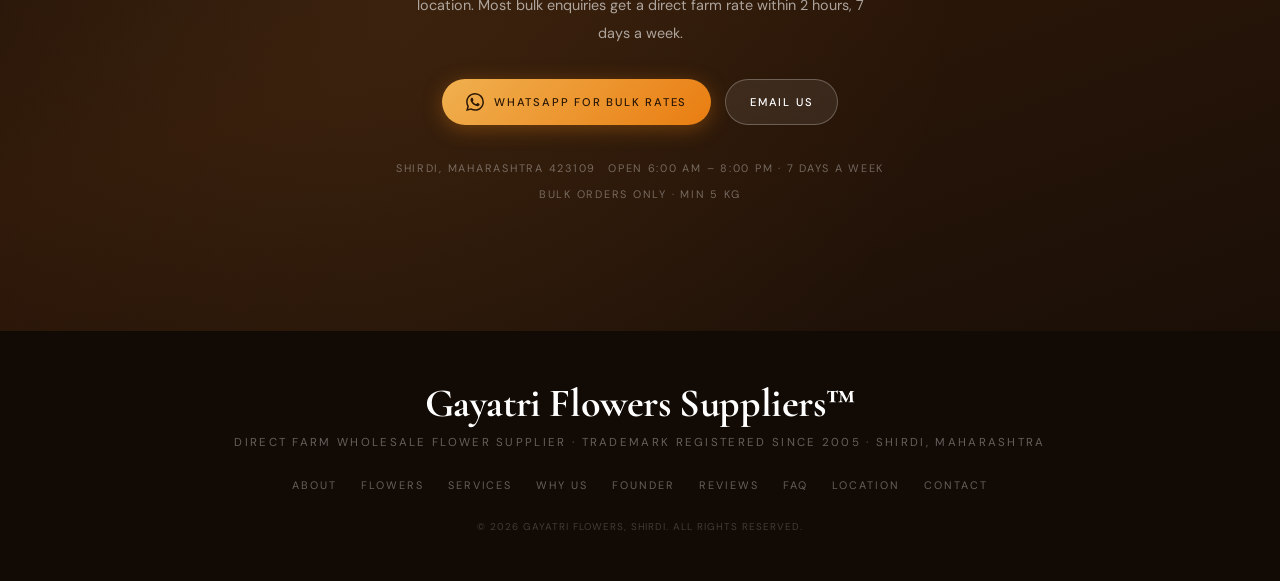
==== commit 3056195b: "location changed" ====
--- a/index.html
+++ b/index.html
@@ -58,9 +58,9 @@
        GEO TARGETING
   ═══════════════════════════════════════════════ -->
   <meta name="geo.region" content="IN-MH" />
-  <meta name="geo.placename" content="Shirdi, Ahilyanagar, Maharashtra" />
-  <meta name="geo.position" content="19.7646;74.4765" />
-  <meta name="ICBM" content="19.7646, 74.4765" />
+  <meta name="geo.placename" content="Nandurkhi Bk., Shirdi, Ahilyanagar, Maharashtra" />
+  <meta name="geo.position" content="19.737040;74.445275" />
+  <meta name="ICBM" content="19.737040, 74.445275" />
 
   <!-- ═══════════════════════════════════════════════
        RESOURCE HINTS
@@ -113,8 +113,8 @@
     },
     "geo": {
       "@type": "GeoCoordinates",
-      "latitude": 19.7646,
-      "longitude": 74.4765
+      "latitude": 19.737040,
+      "longitude": 74.445275
     },
     "areaServed": [
       { "@type": "State",  "name": "Maharashtra" },
@@ -2430,18 +2430,18 @@
           for wholesalers and decorators. Visit to inspect freshness, walk the farm, and reserve your lot directly.
         </p>
         <div class="location-pills reveal">
-          <span class="location-pill">Shirdi, Maharashtra 423109</span>
+          <span class="location-pill">Airport Rd, Nandurkhi Bk., Shirdi 423109</span>
           <span class="location-pill">Open 6:00 AM – 8:00 PM · 7 Days</span>
           <span class="location-pill">Bulk pickup + delivery</span>
         </div>
-        <a class="primary-btn" href="https://maps.google.com/?q=19.7646,74.4765" target="_blank" rel="noopener"
+        <a class="primary-btn" href="https://maps.google.com/?q=19.737040,74.445275" target="_blank" rel="noopener"
           aria-label="Get directions to Gayatri Flowers Suppliers farm in Shirdi, Maharashtra">
           Get Directions
         </a>
       </div>
       <div class="location-map reveal">
         <iframe title="Gayatri Flowers Suppliers direct farm location, Shirdi, Maharashtra — bulk flower supplier"
-          src="https://www.google.com/maps?q=19.7646,74.4765&output=embed" loading="lazy"
+          src="https://www.google.com/maps?q=19.737040,74.445275&output=embed" loading="lazy"
           referrerpolicy="no-referrer-when-downgrade" allowfullscreen width="600" height="400"></iframe>
       </div>
     </div>
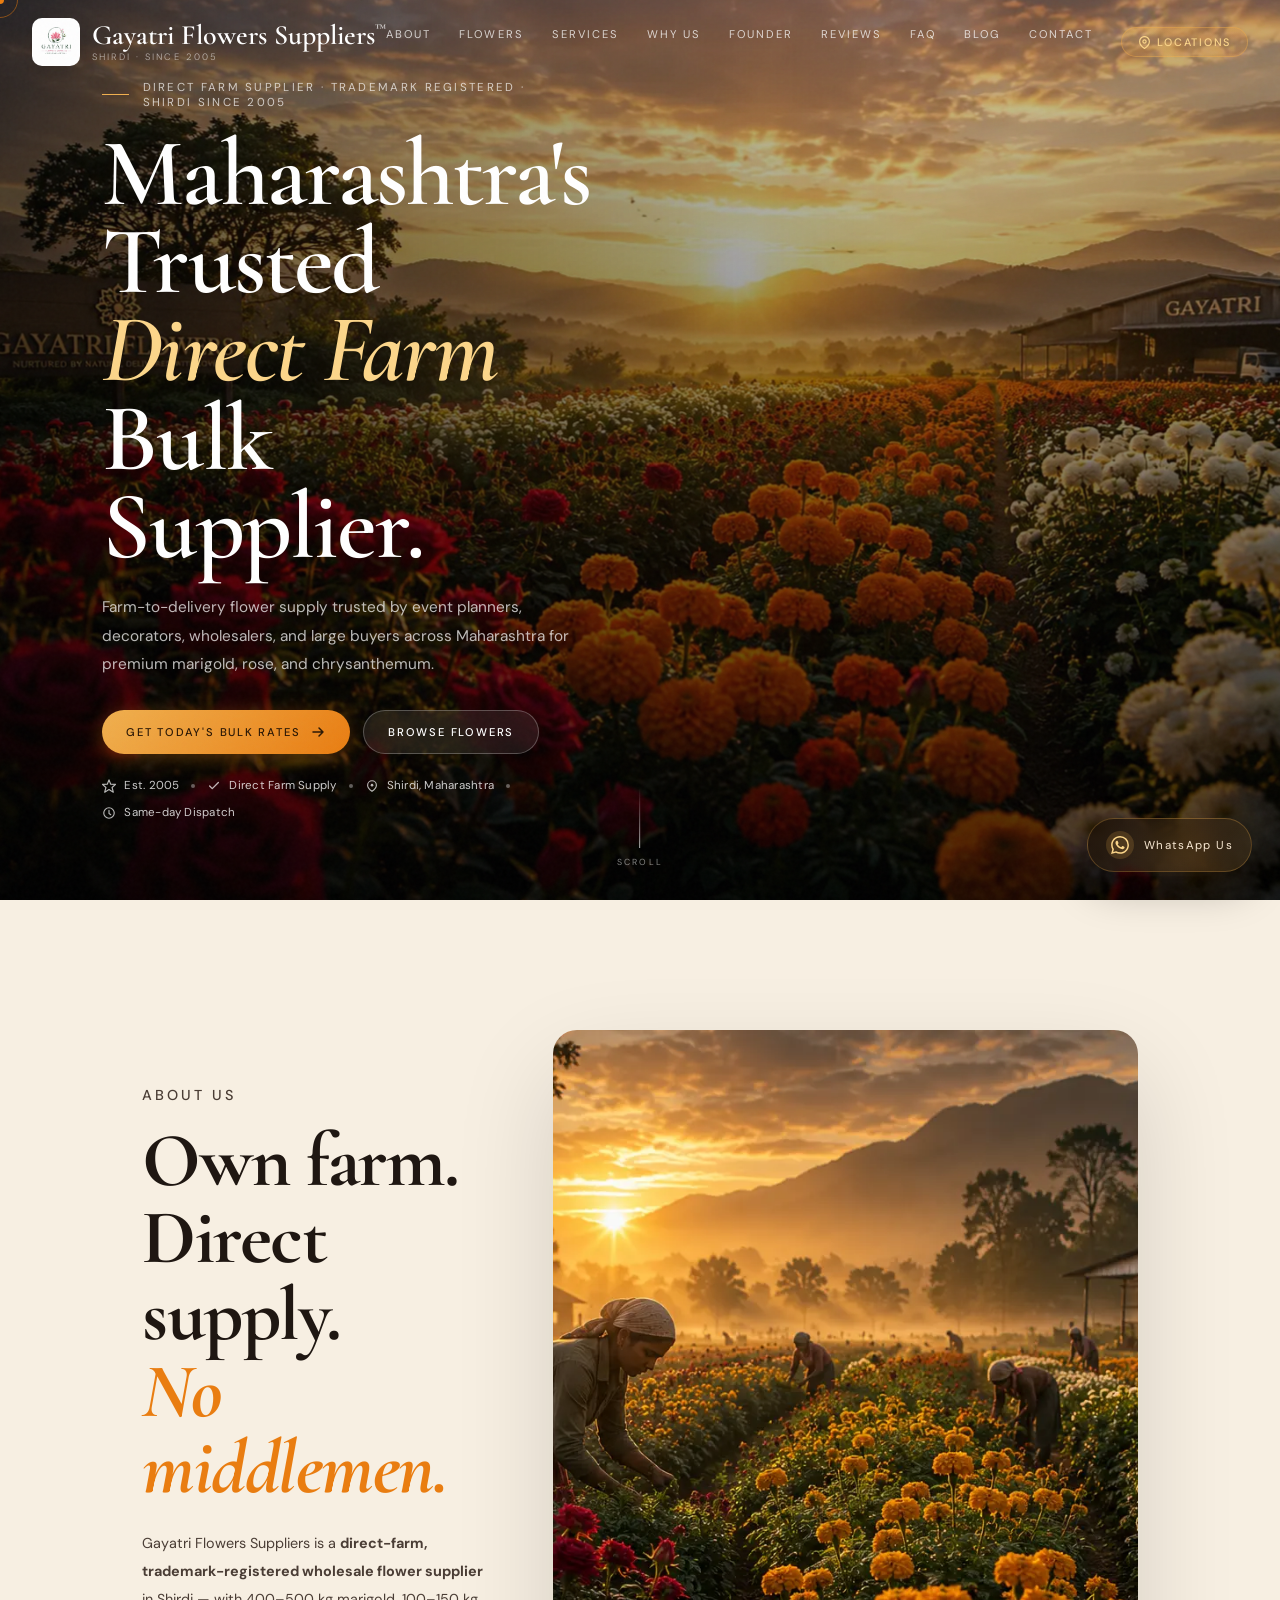
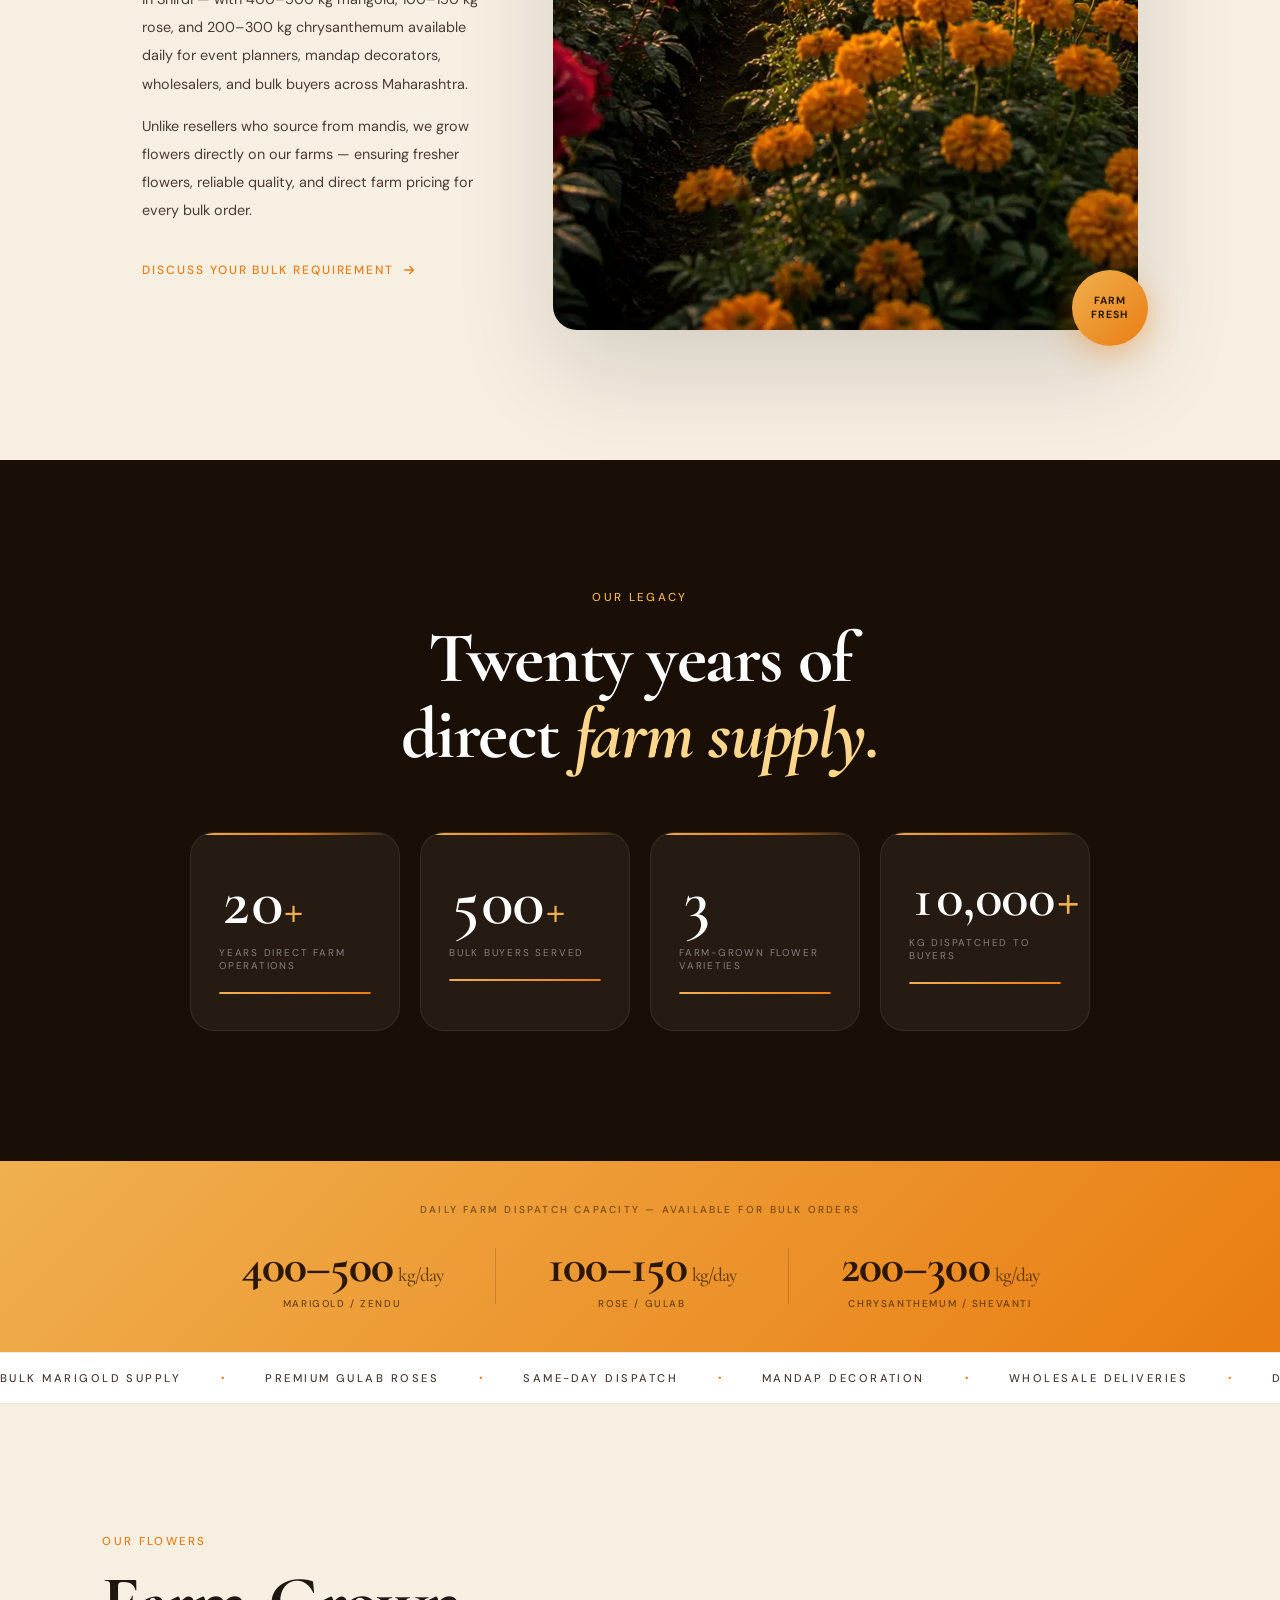
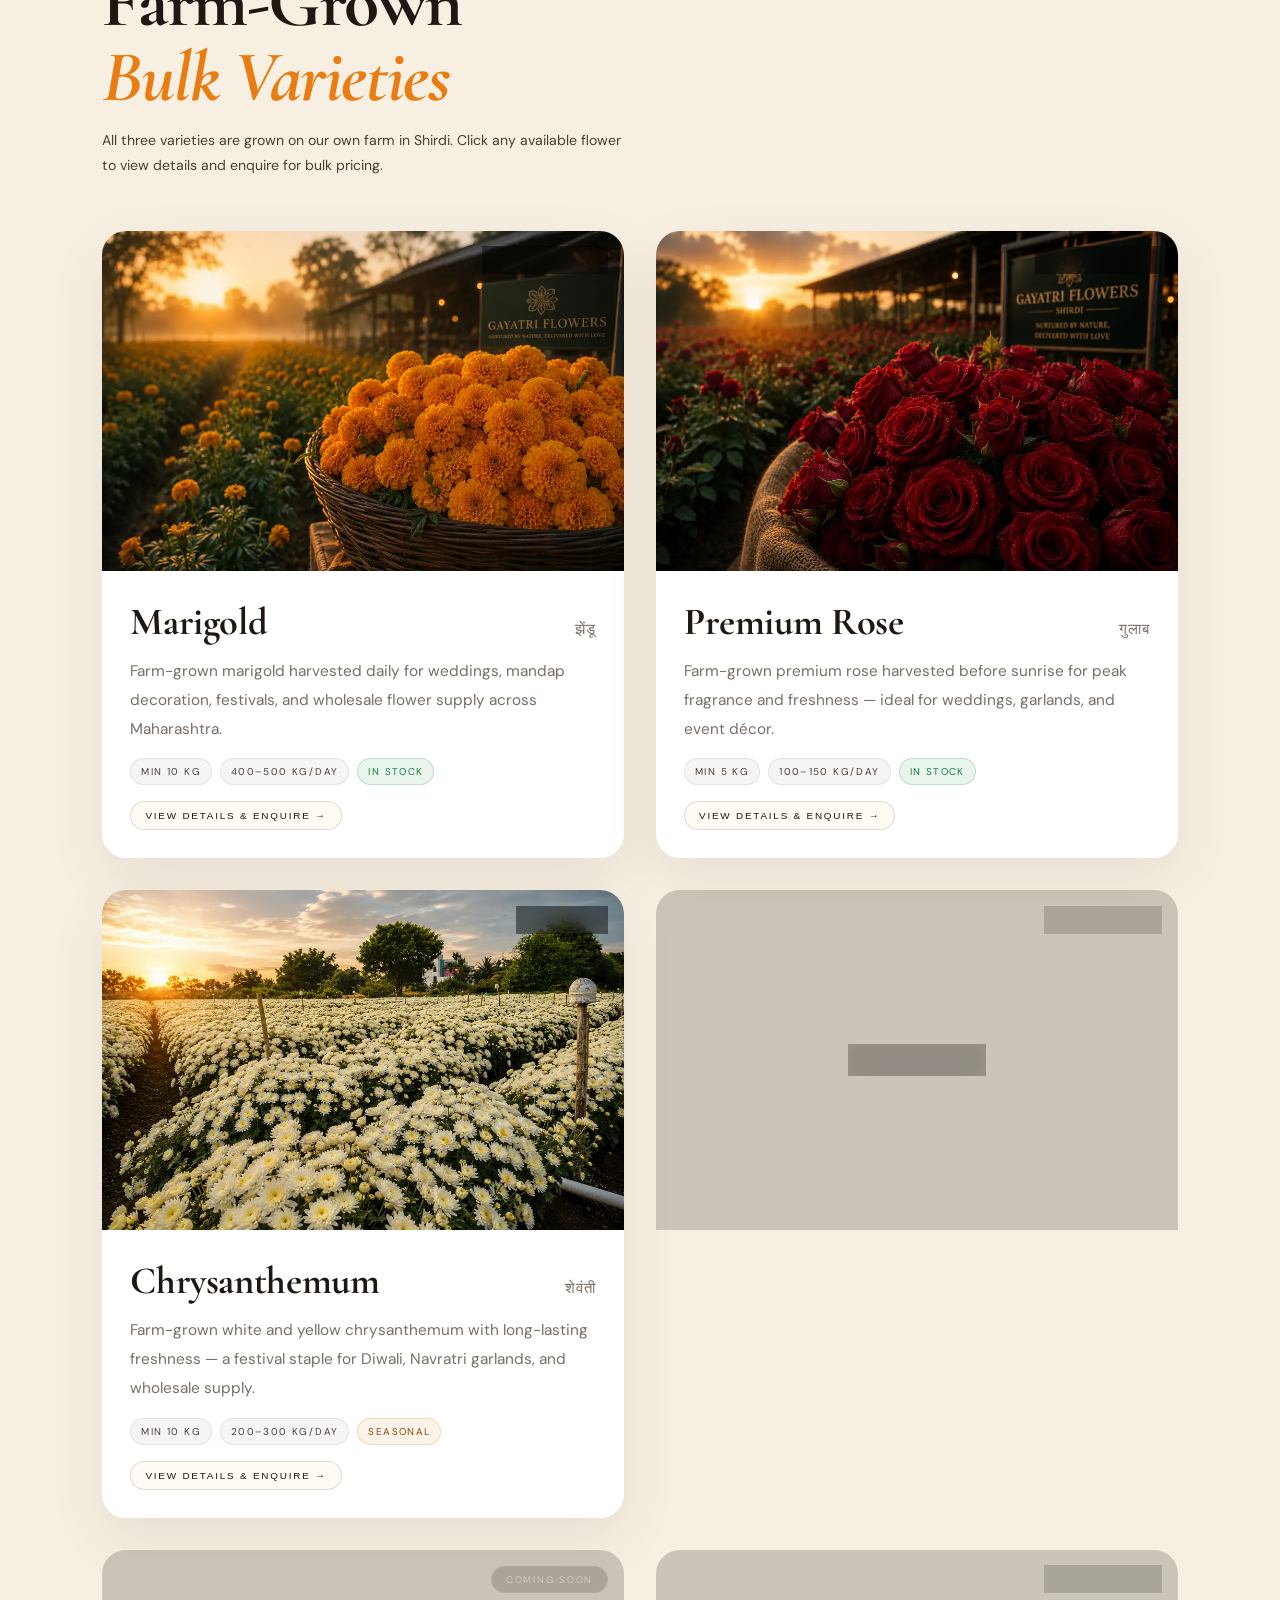
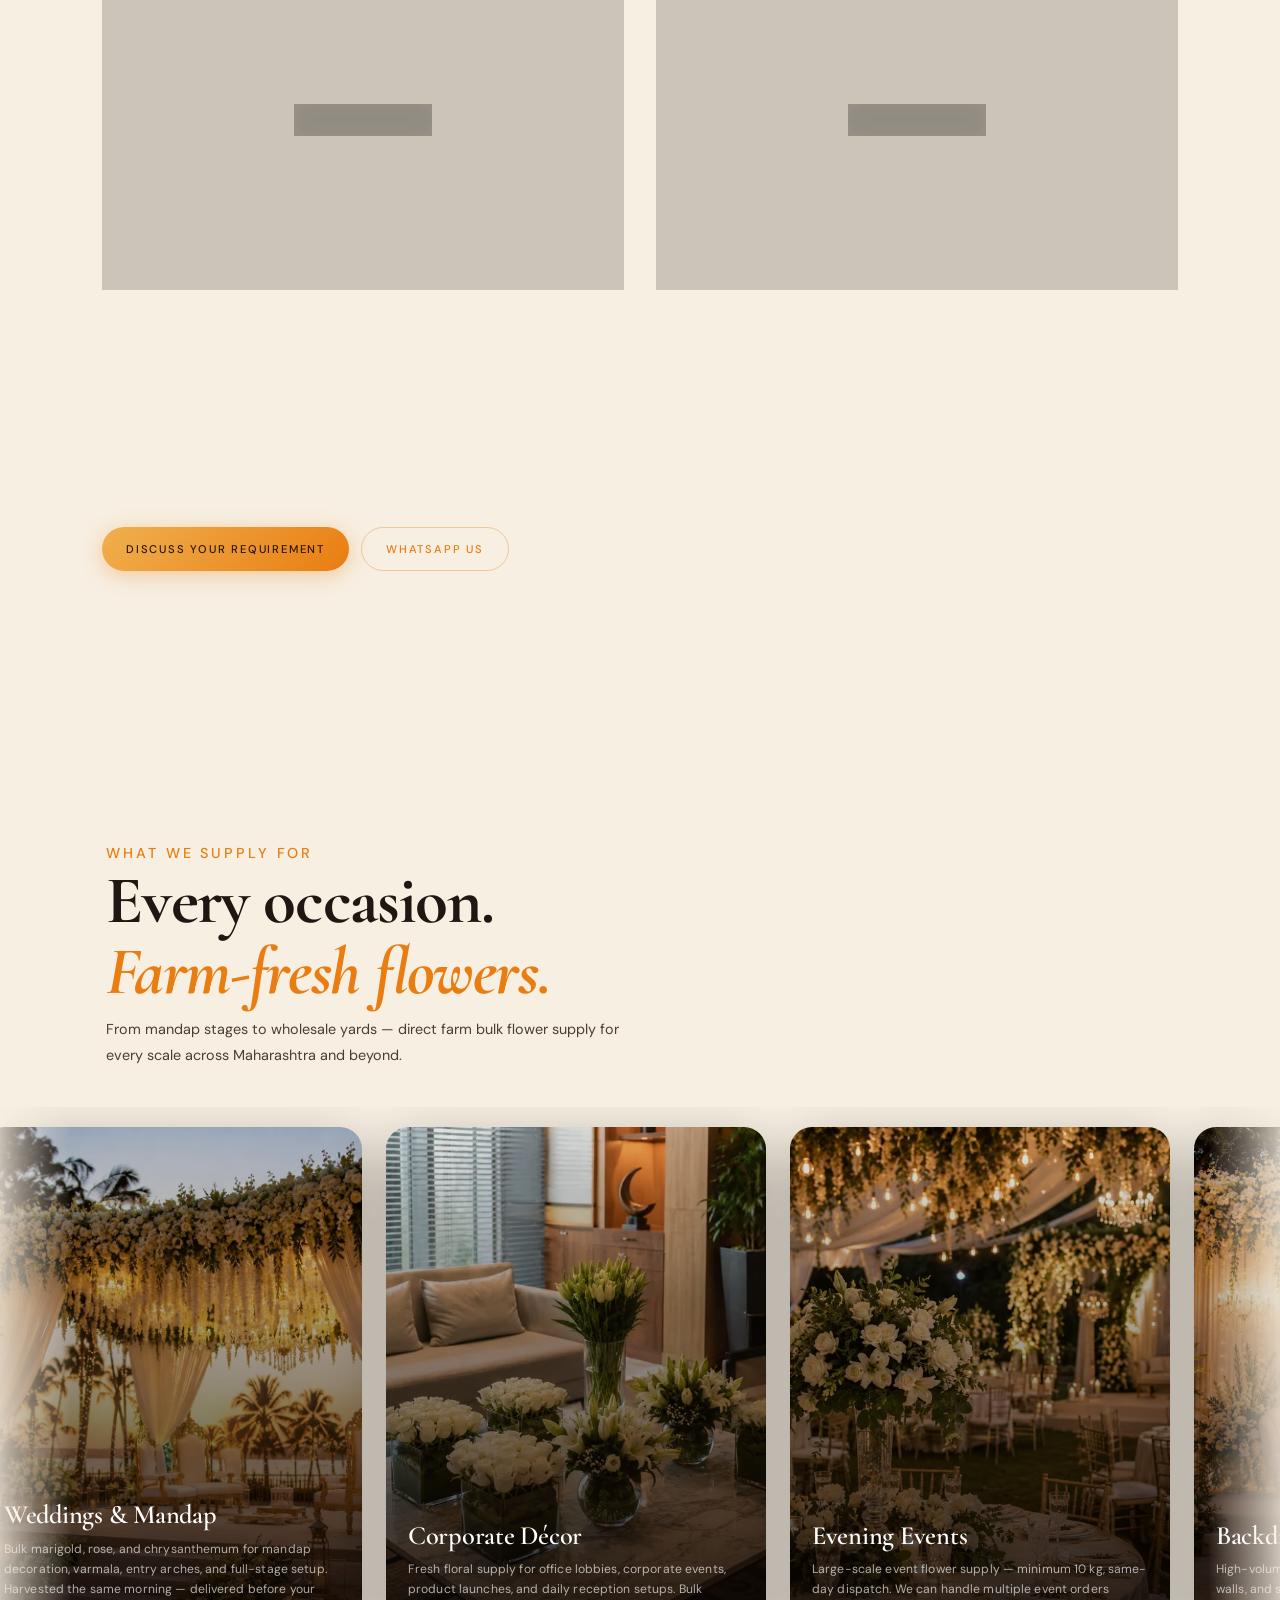
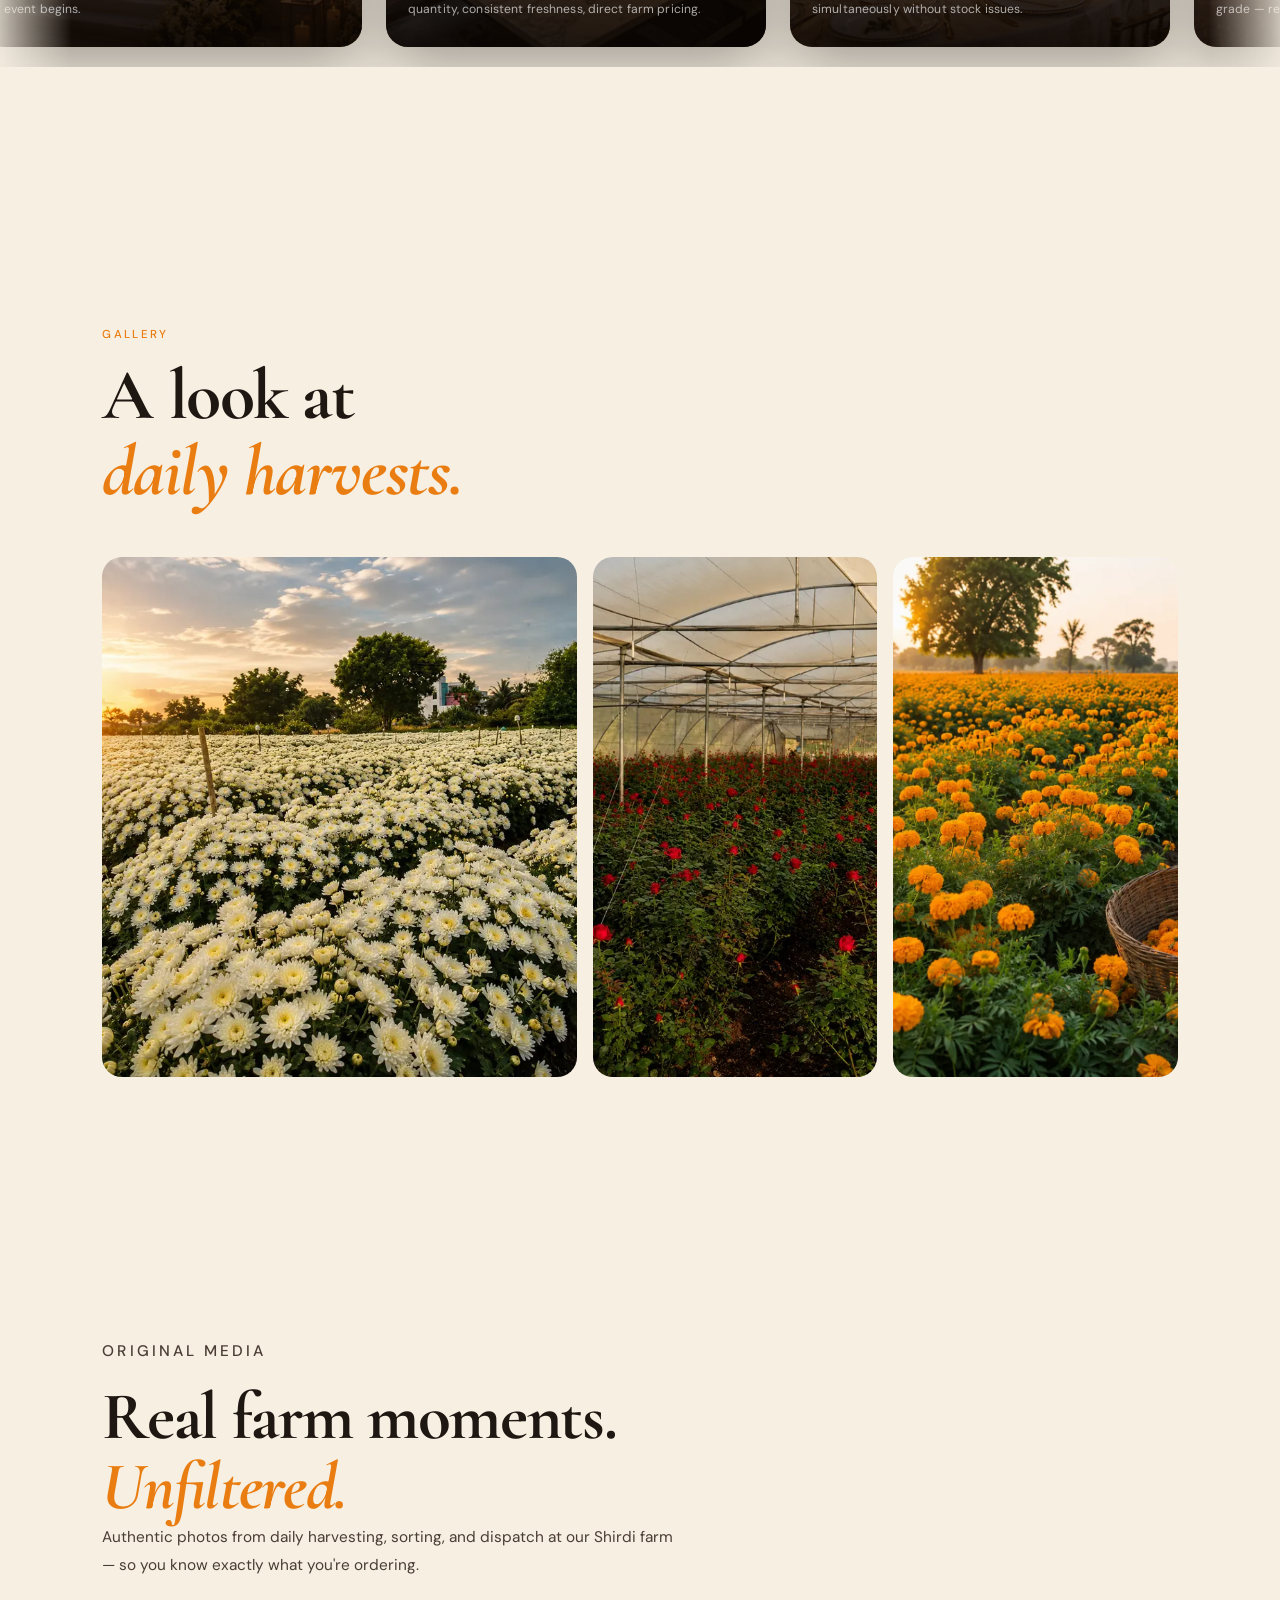
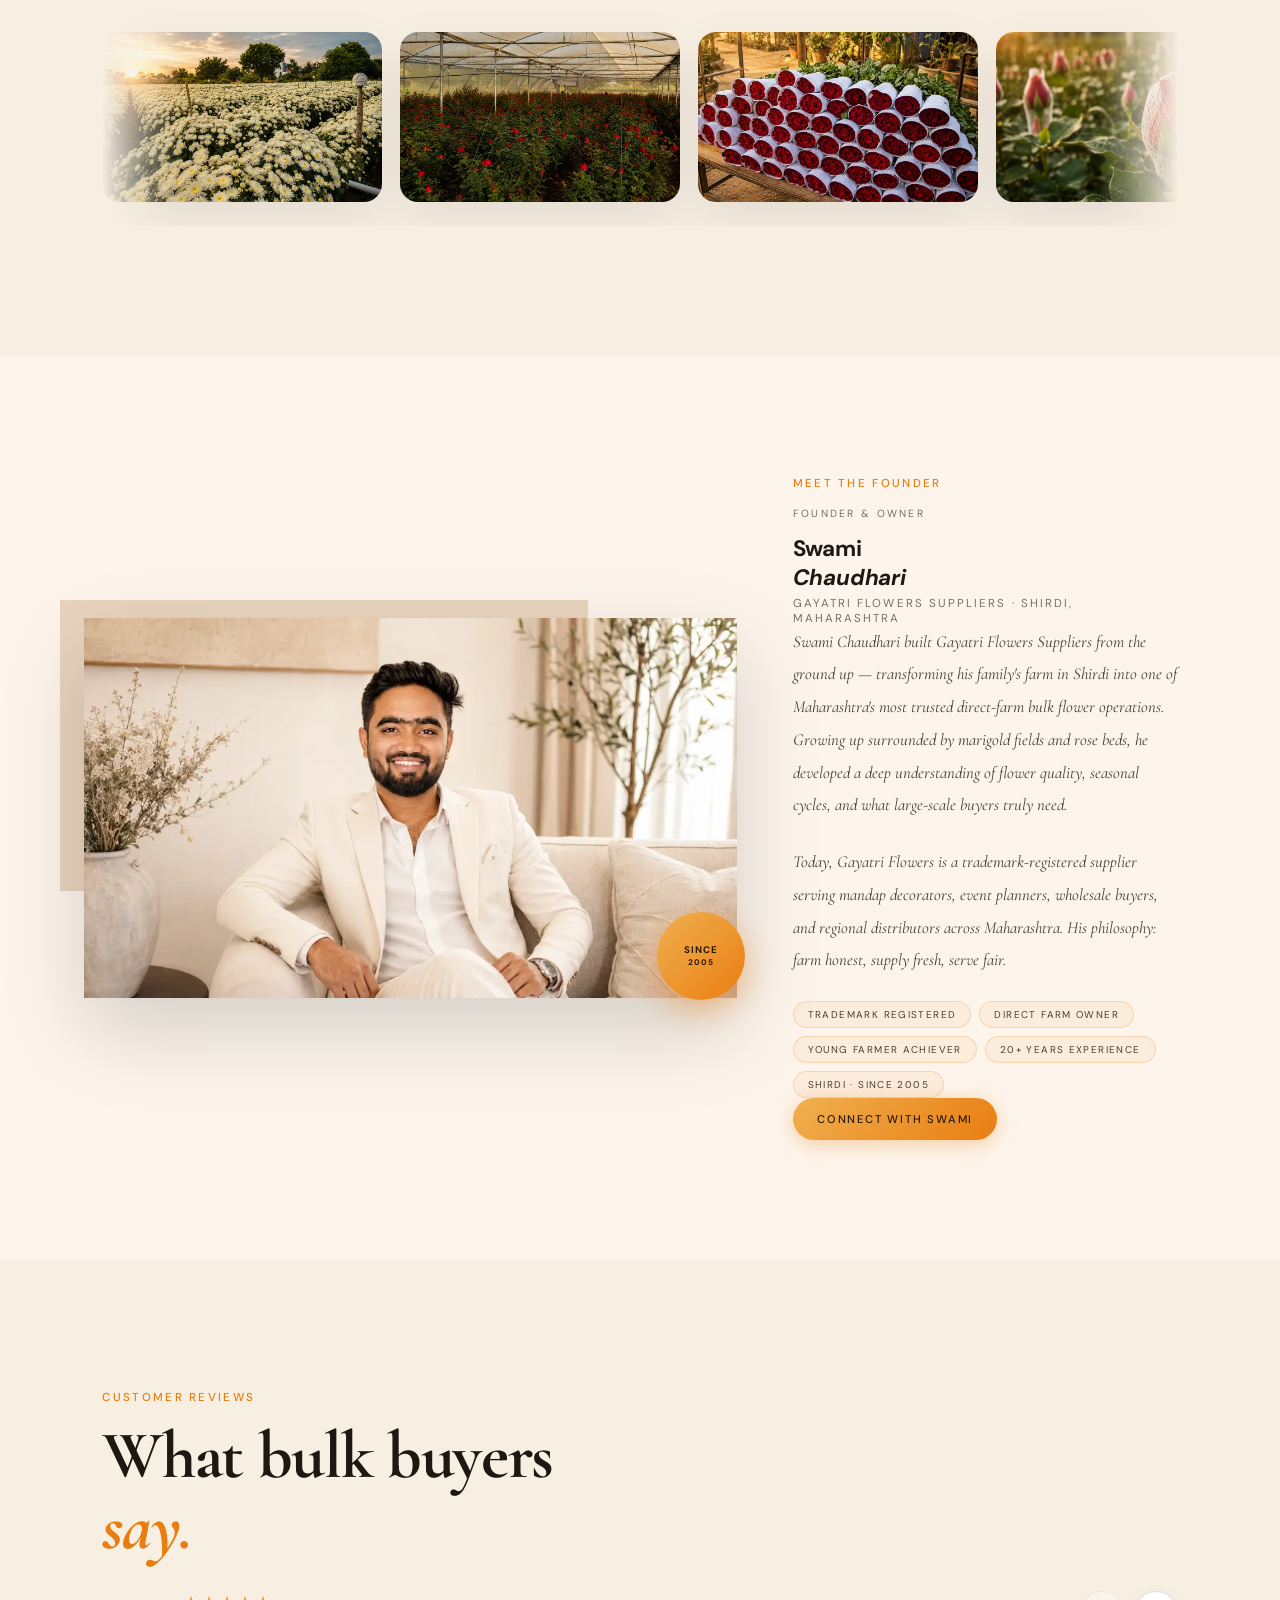
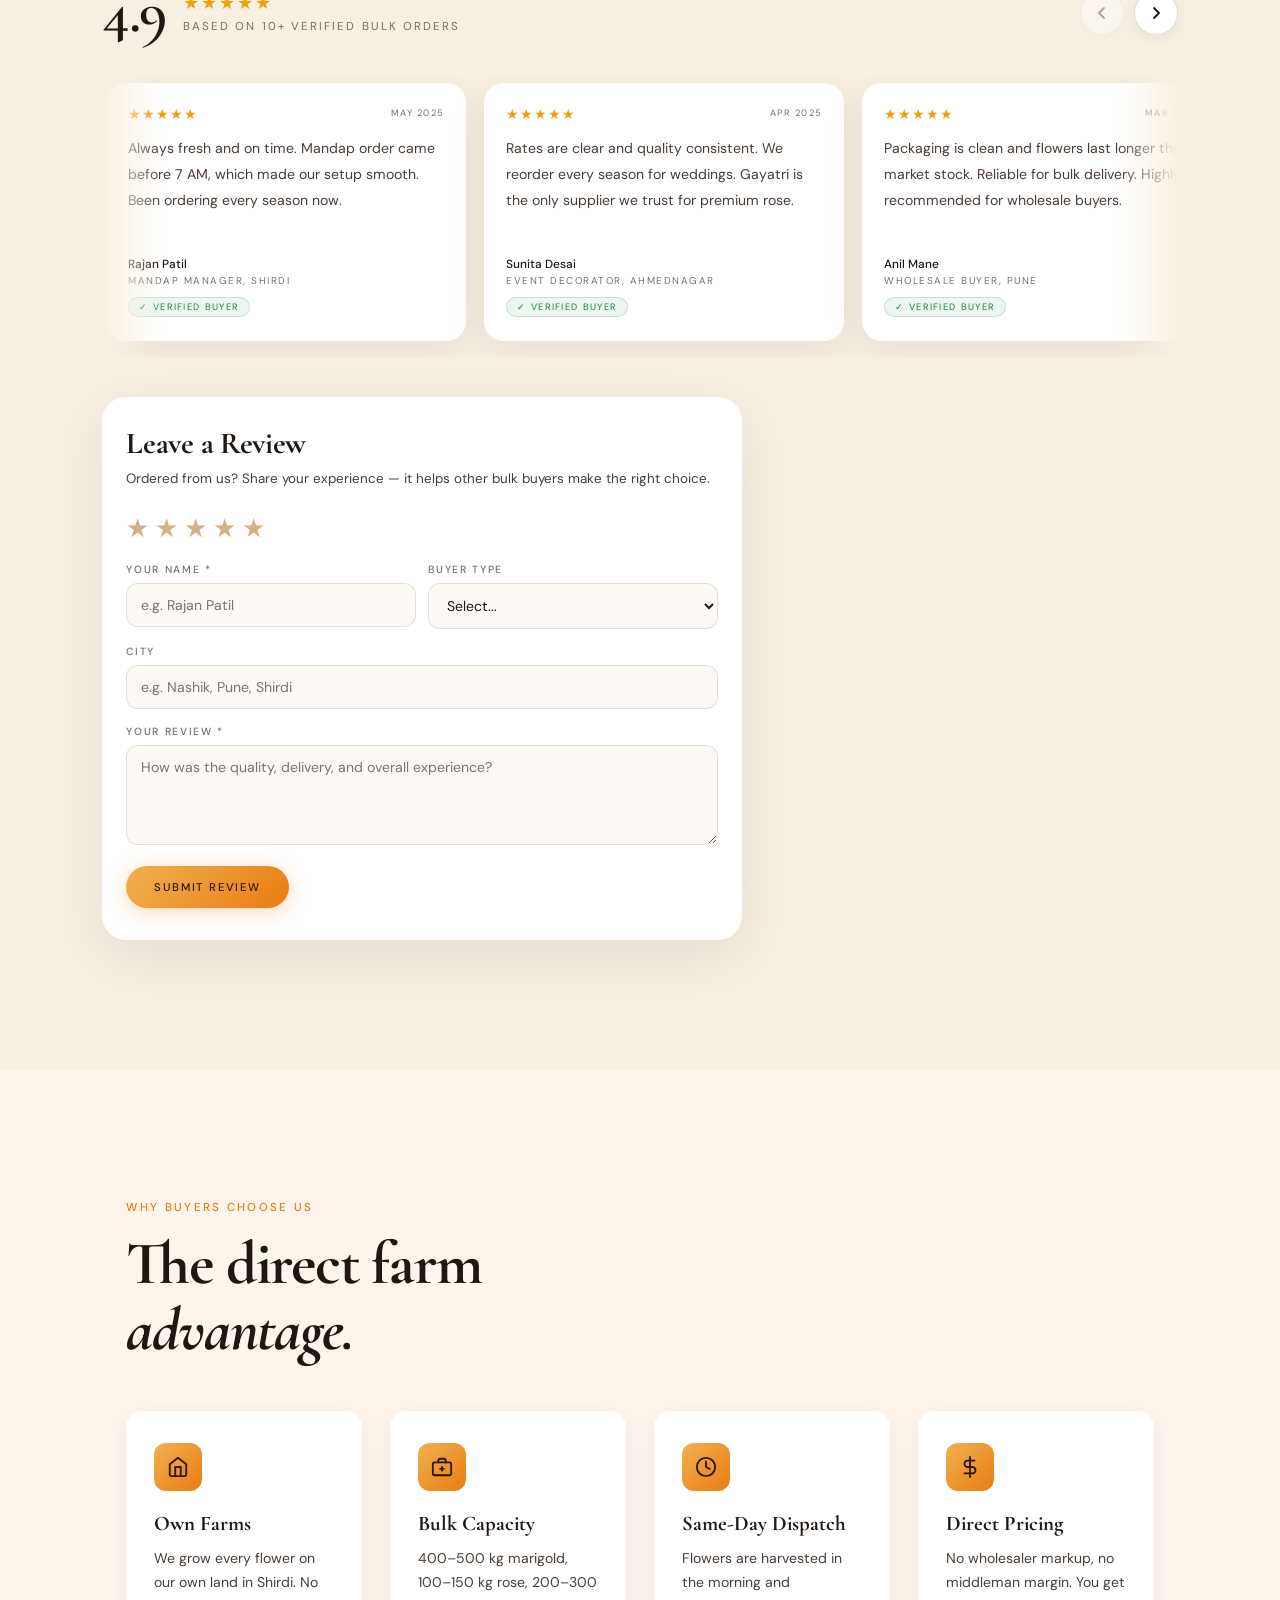
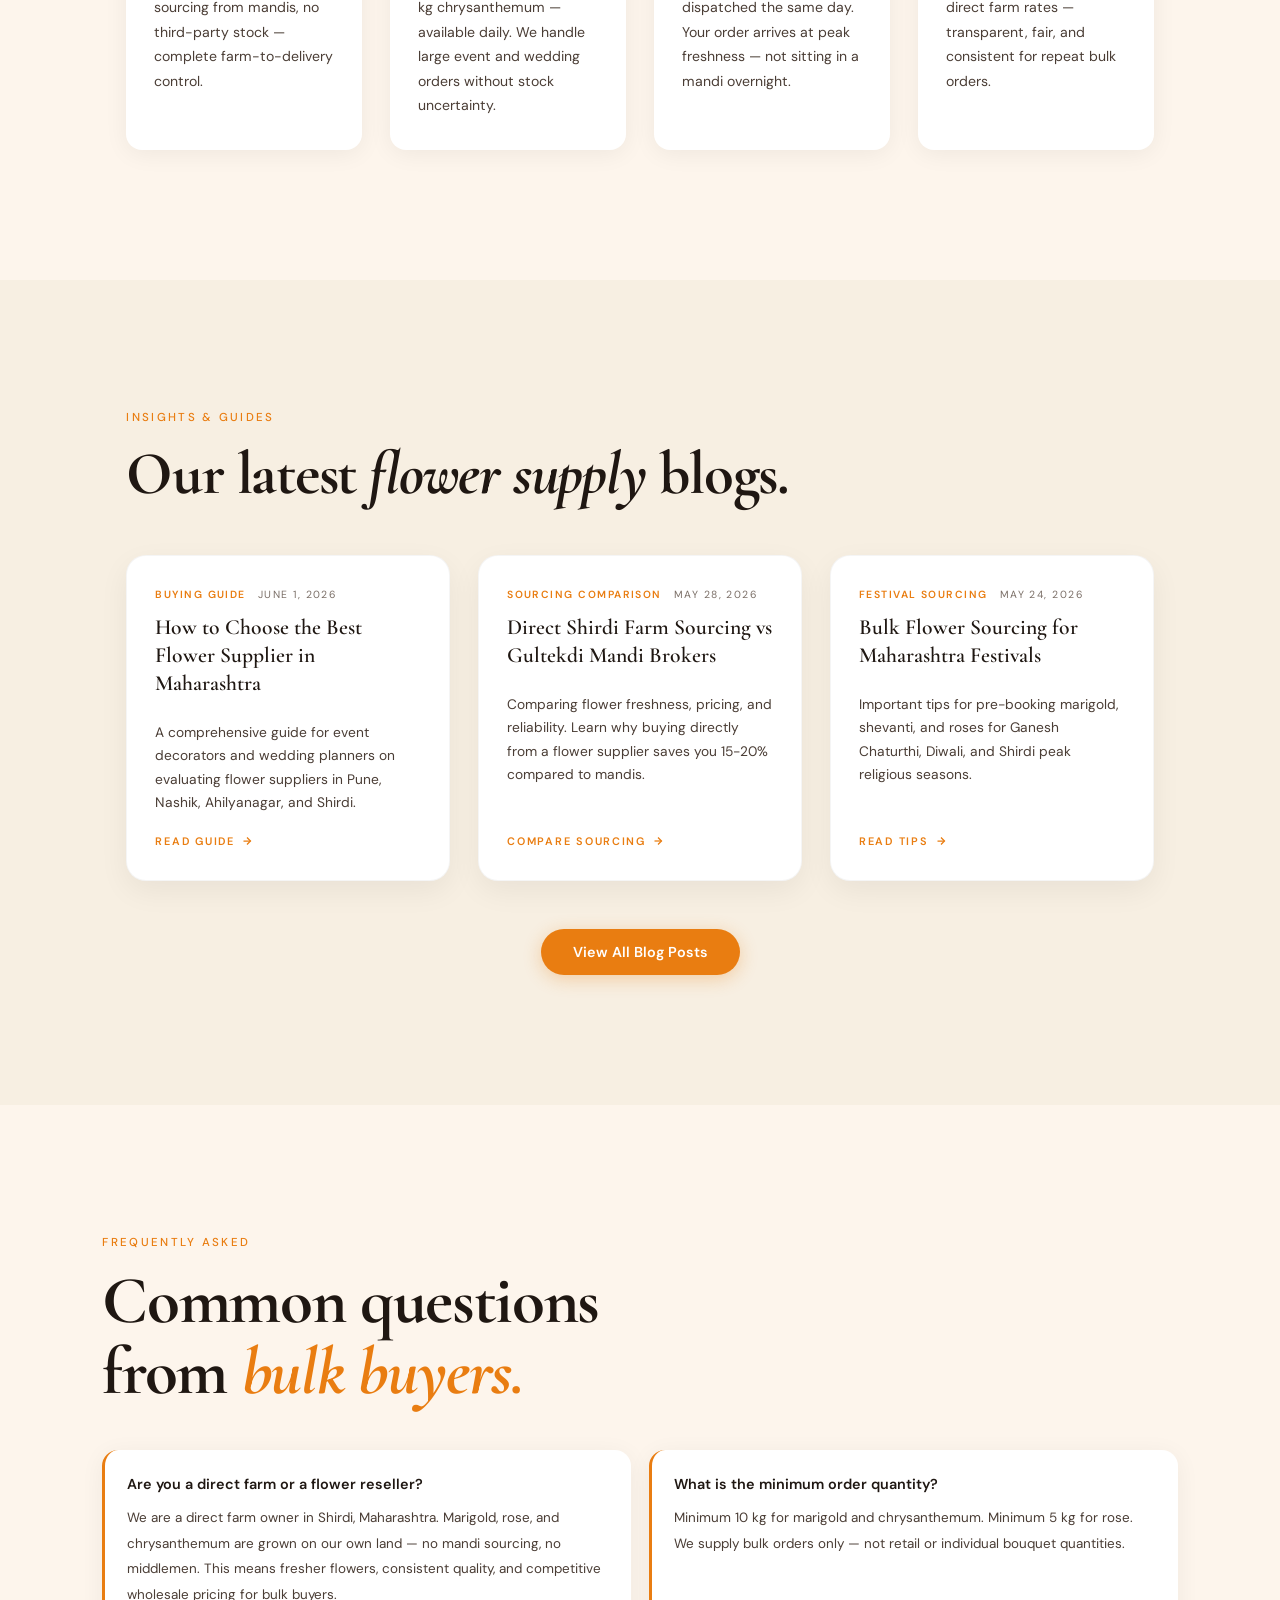
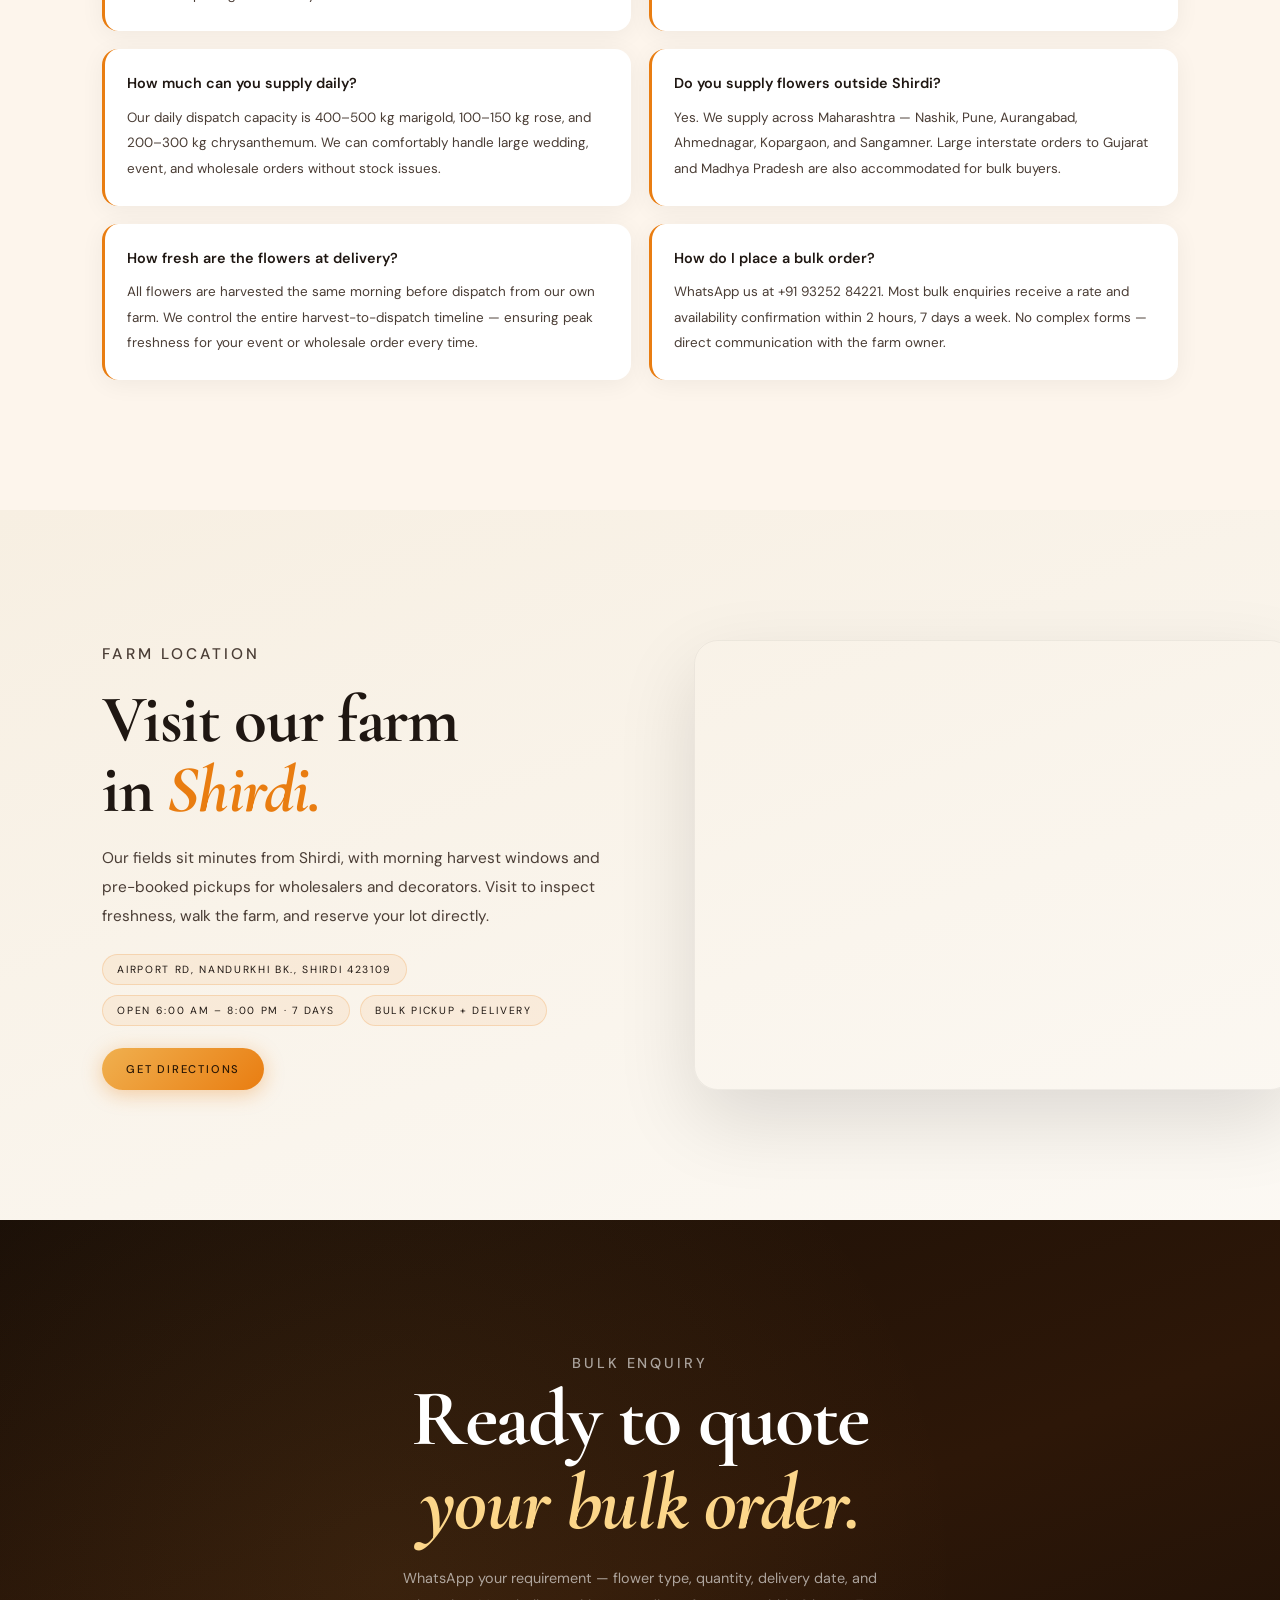
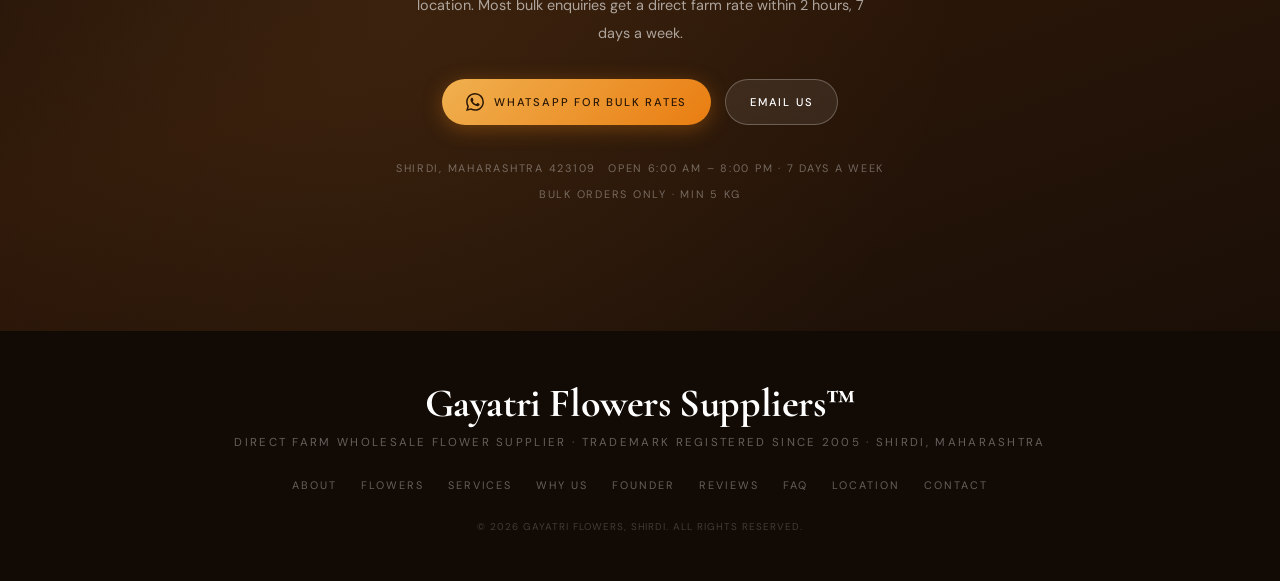
==== commit 1fad2fb7: "form review added" ====
--- a/index.html
+++ b/index.html
@@ -2549,7 +2549,8 @@
         });
       });
 
-      document.getElementById('rv-submit').addEventListener('click', function () {
+      var submitBtn = document.getElementById('rv-submit');
+      submitBtn.addEventListener('click', function () {
         var name = document.getElementById('rv-name').value.trim();
         var text = document.getElementById('rv-text').value.trim();
         var role = document.getElementById('rv-role') ? document.getElementById('rv-role').value : '';
@@ -2560,17 +2561,60 @@
           return;
         }
 
-        if (typeof window.trackGA4 === 'function') {
-          window.trackGA4('review_submitted', {
-            rating: selected,
-            buyer_name: name,
-            buyer_role: role,
-            buyer_city: city
-          });
-        }
-
-        document.getElementById('reviewForm').style.display = 'none';
-        document.getElementById('rv-success').style.display = 'block';
+        // Show loading state
+        var originalBtnText = submitBtn.textContent;
+        submitBtn.disabled = true;
+        submitBtn.textContent = 'Submitting Review...';
+
+        // Prepare secure payload (access key decoded dynamically, no plain HTML exposure)
+        var starsStr = '⭐'.repeat(selected) + ' (' + selected + '/5 Stars)';
+        var payload = {
+          access_key: atob('YjY4YmQyNDctZTNiMy00NDMzLTgzNmUtZTRmN2ZiMTM3YzA1'),
+          subject: '🌟 New Customer Review from ' + name + (city ? ' (' + city + ')' : ''),
+          from_name: 'Gayatri Flowers Website',
+          Customer_Name: name,
+          Buyer_Type: role || 'Bulk Buyer / Decorator',
+          City: city || 'Not specified',
+          Star_Rating: starsStr,
+          Review_Message: text
+        };
+
+        fetch('https://api.web3forms.com/submit', {
+          method: 'POST',
+          headers: {
+            'Content-Type': 'application/json',
+            'Accept': 'application/json'
+          },
+          body: JSON.stringify(payload)
+        })
+        .then(function (res) { return res.json(); })
+        .then(function (data) {
+          if (data.success) {
+            // Track in GA4
+            if (typeof window.trackGA4 === 'function') {
+              window.trackGA4('review_submitted', {
+                rating: selected,
+                buyer_name: name,
+                buyer_role: role,
+                buyer_city: city
+              });
+            }
+
+            // Clean on-page confirmation (no redirect)
+            document.getElementById('reviewForm').style.display = 'none';
+            var successEl = document.getElementById('rv-success');
+            successEl.innerHTML = 'Thank you for your review, ' + name + '! 🌼<br>' +
+              '<span style="display:block;margin-top:8px;font-size:0.86rem;color:var(--text-soft)">Your feedback has been delivered directly to Swami Chaudhari.</span>';
+            successEl.style.display = 'block';
+          } else {
+            throw new Error(data.message || 'Submission failed');
+          }
+        })
+        .catch(function () {
+          alert('Unable to submit your review right now. Please try again or message us on WhatsApp.');
+          submitBtn.disabled = false;
+          submitBtn.textContent = originalBtnText;
+        });
       });
     })();
   </script>
